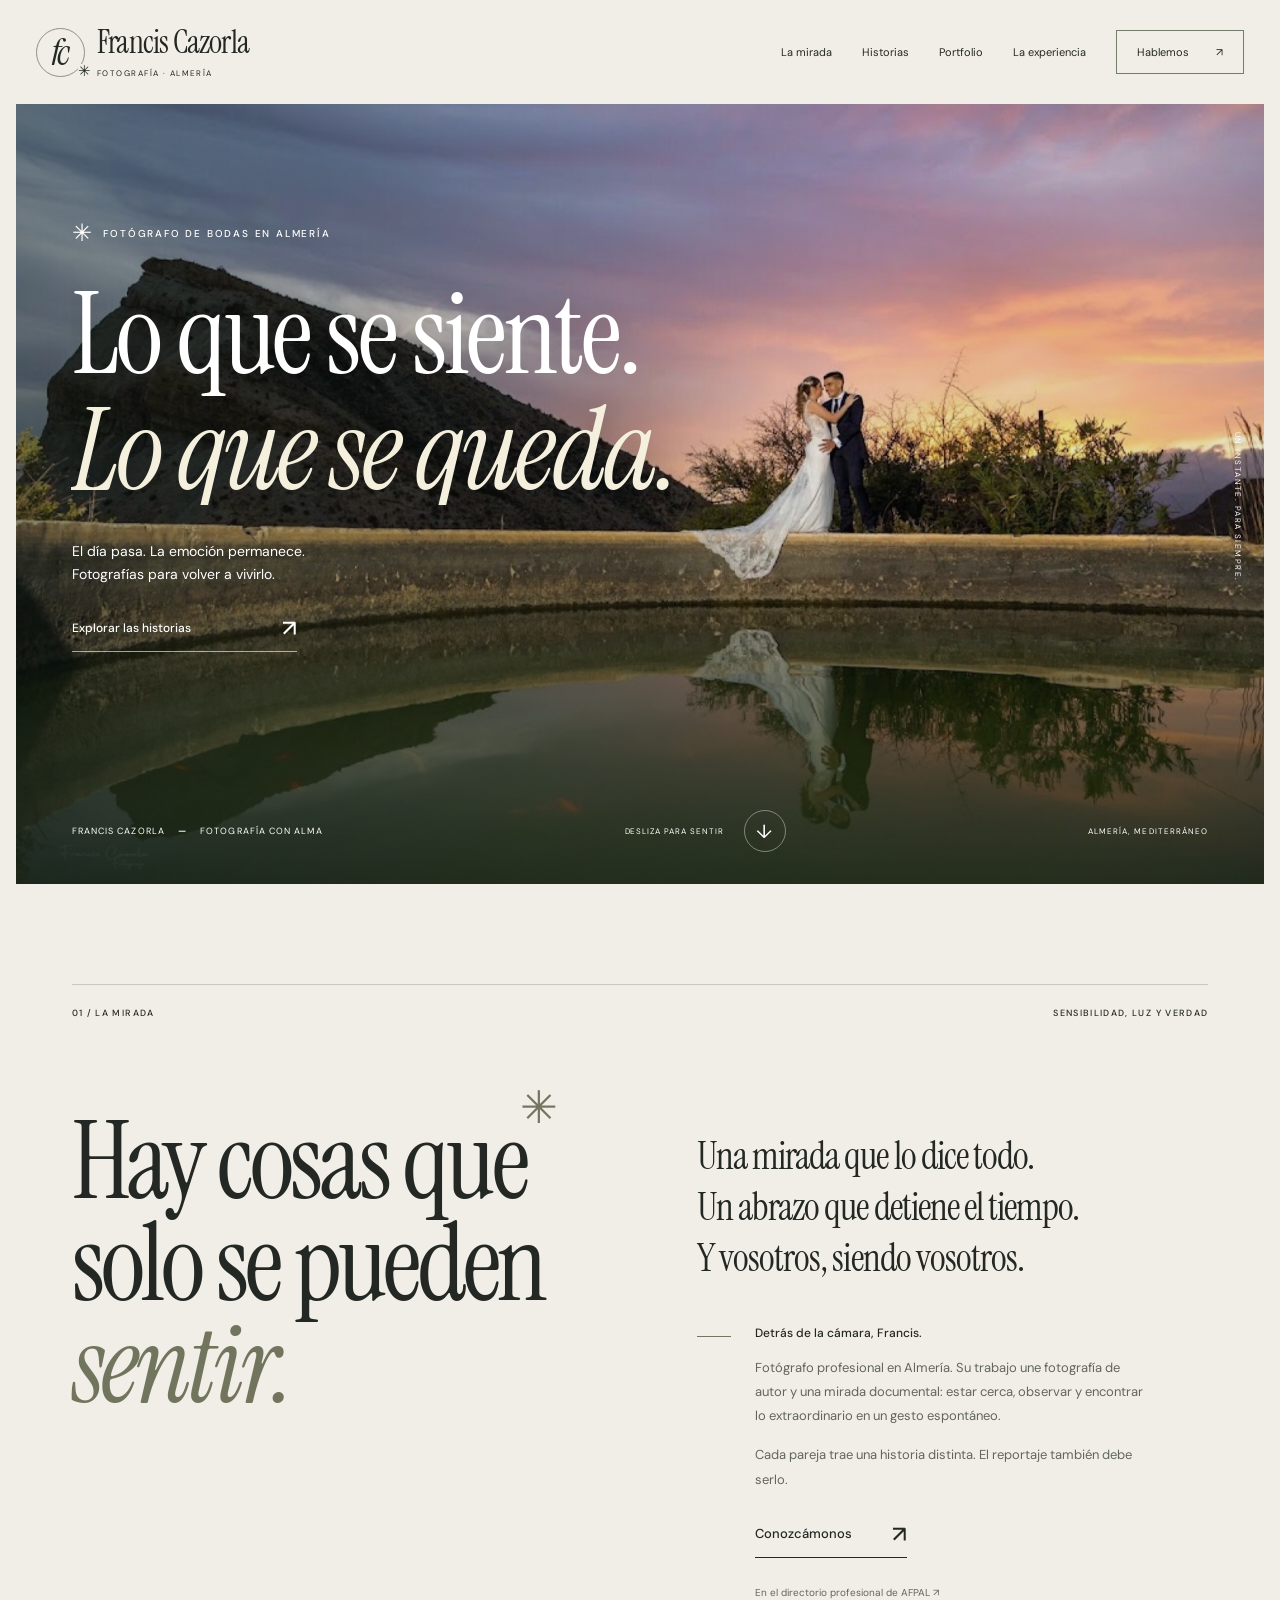
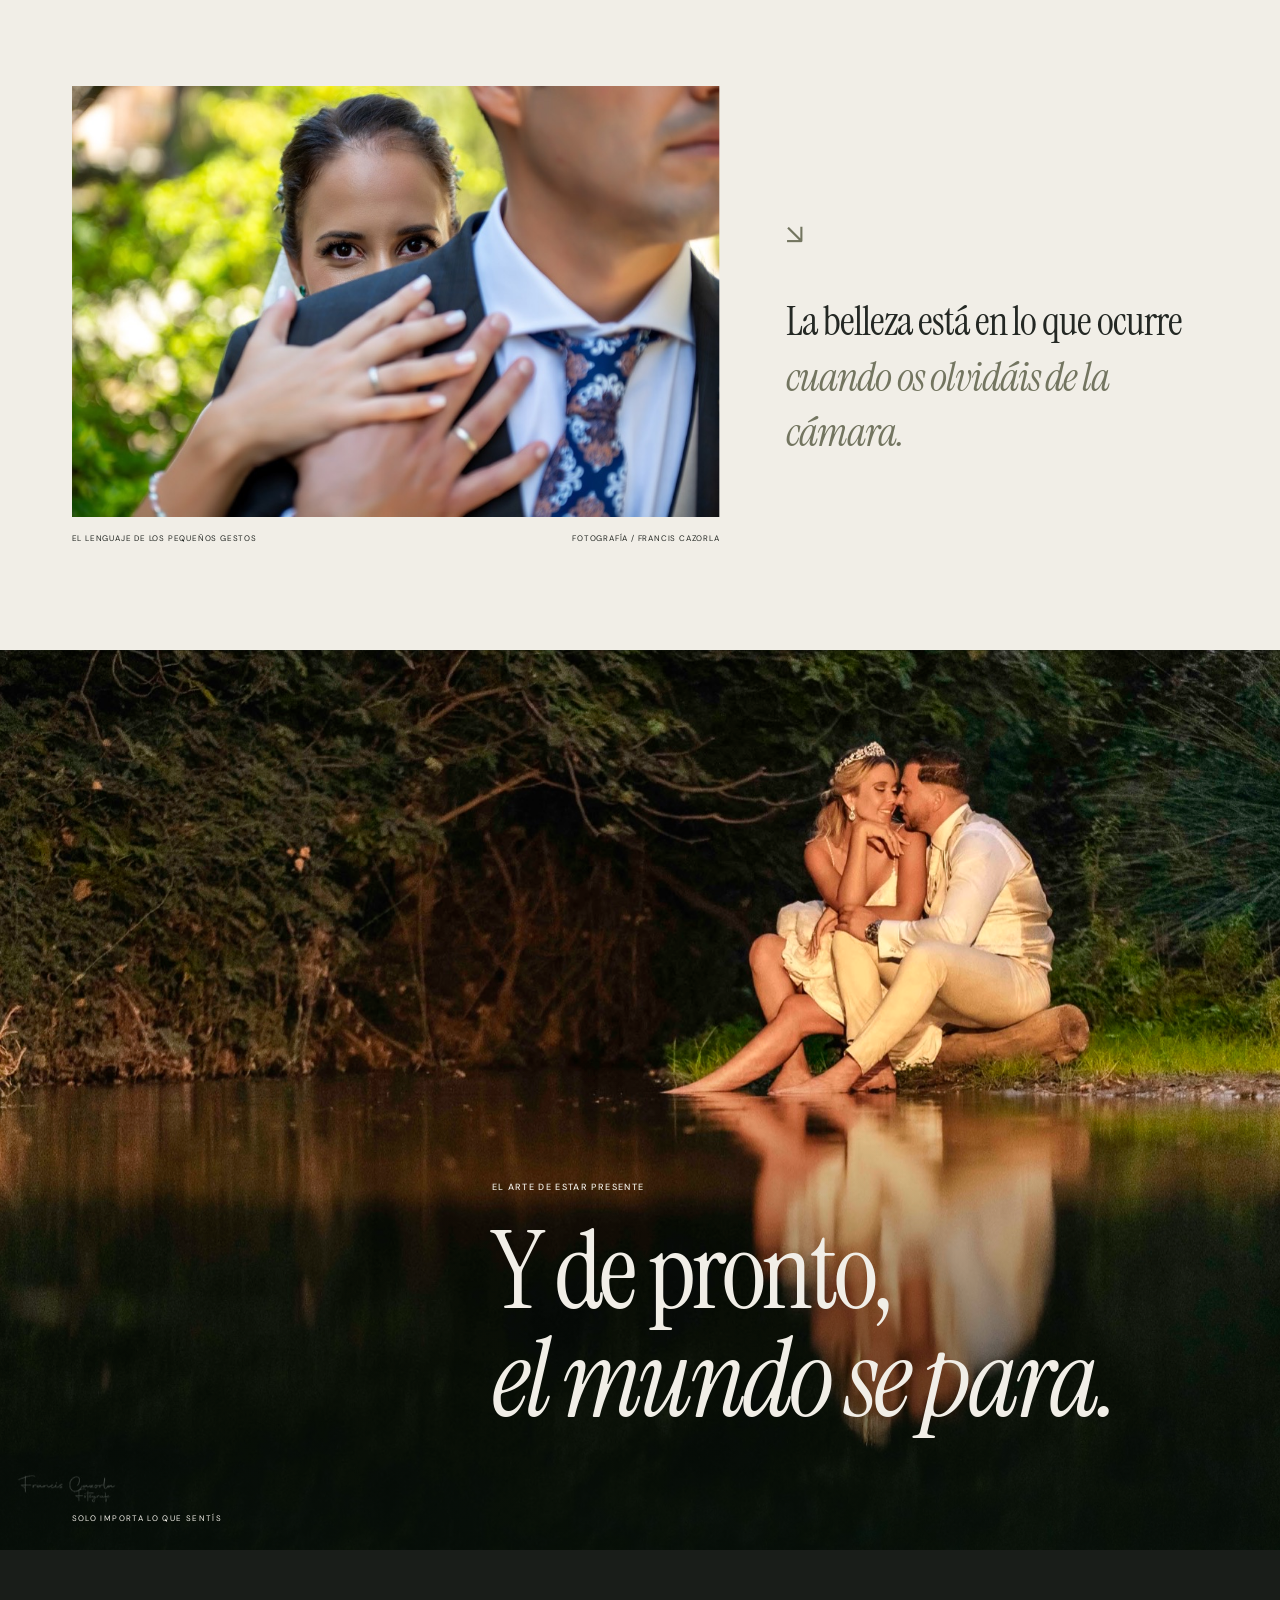
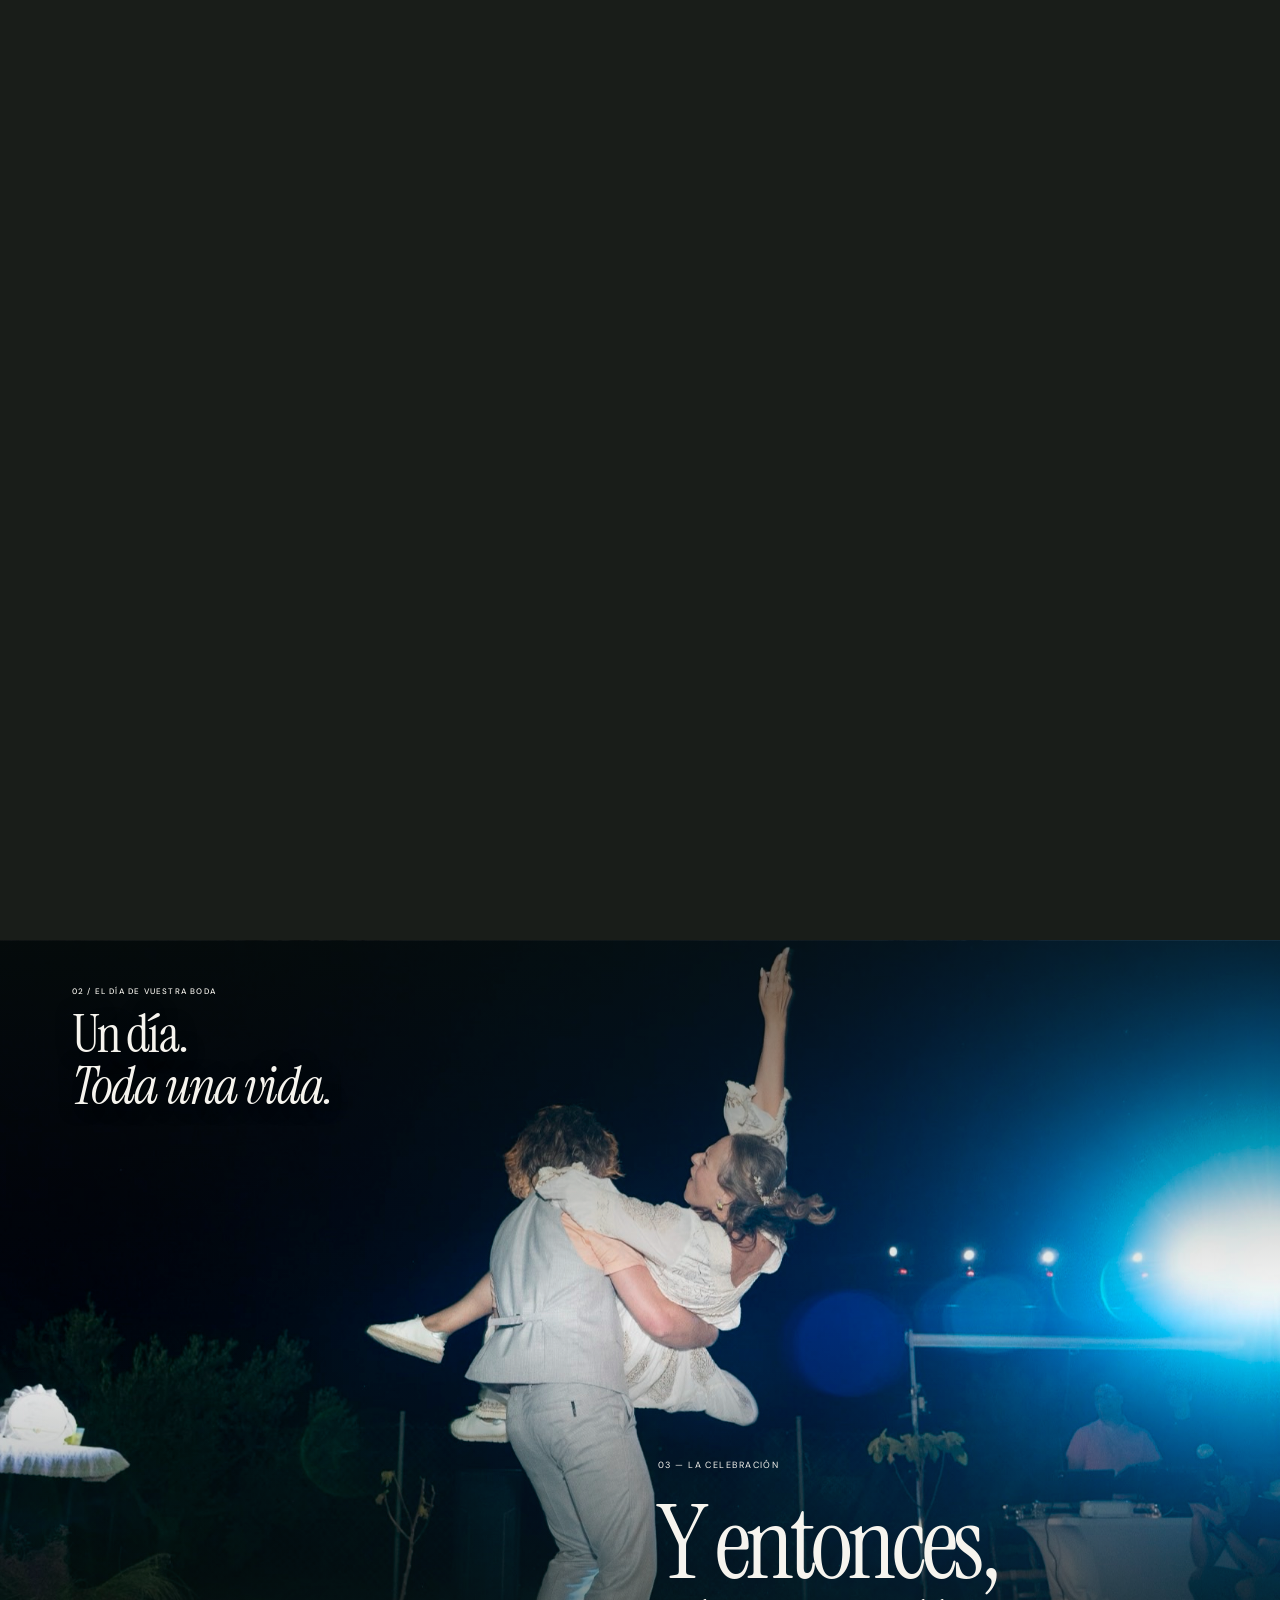
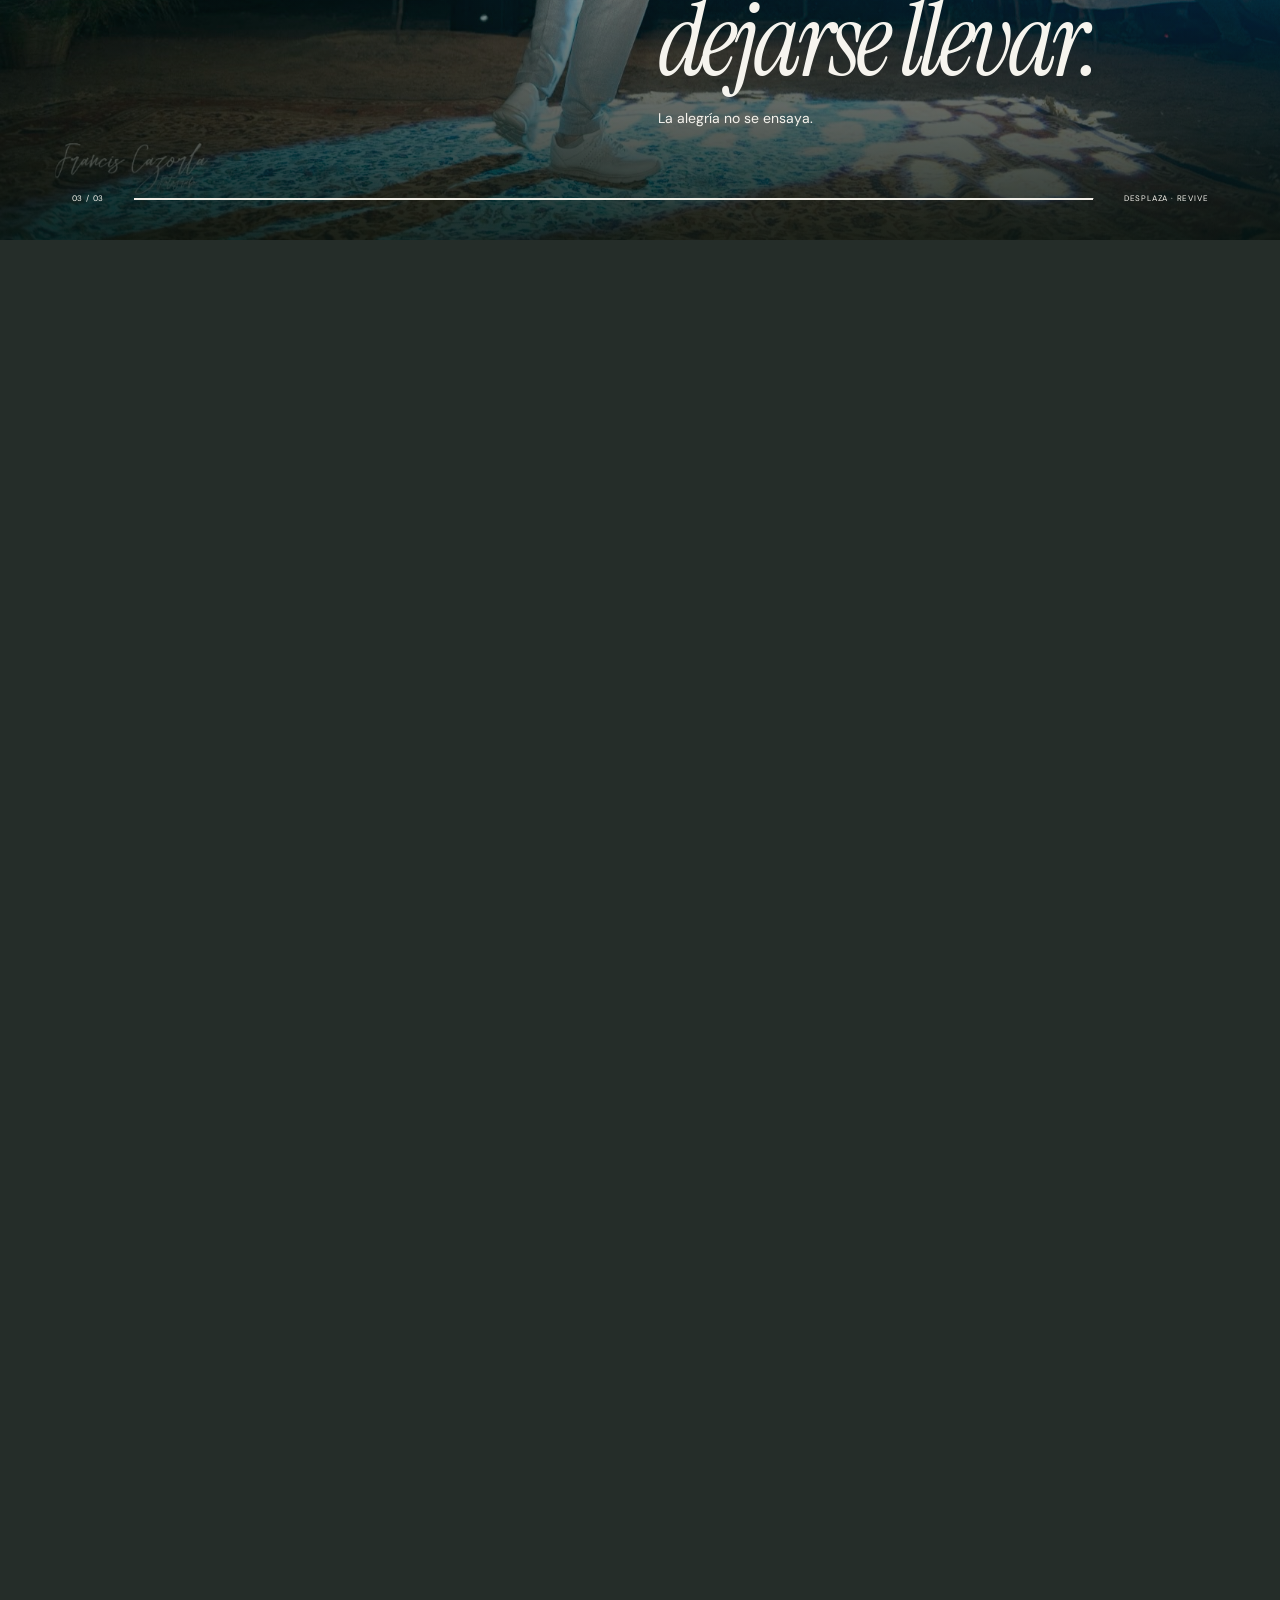
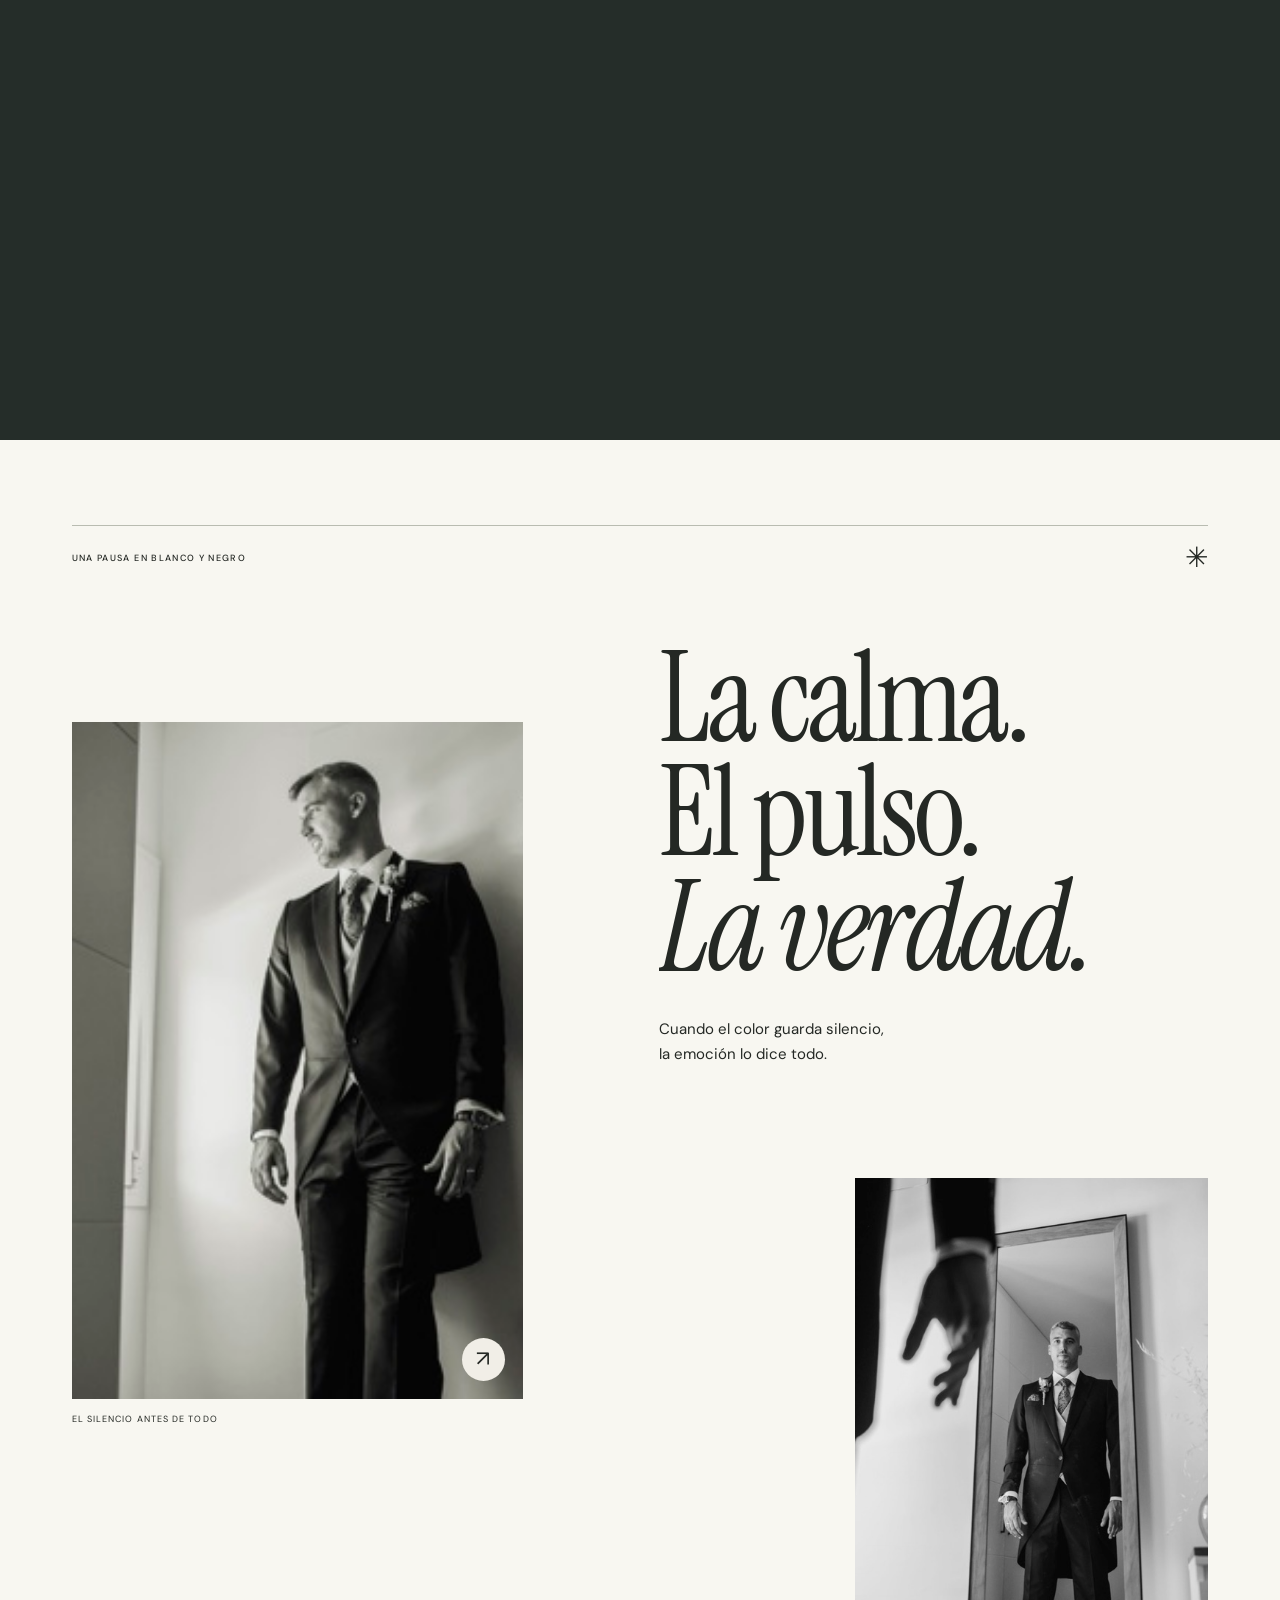
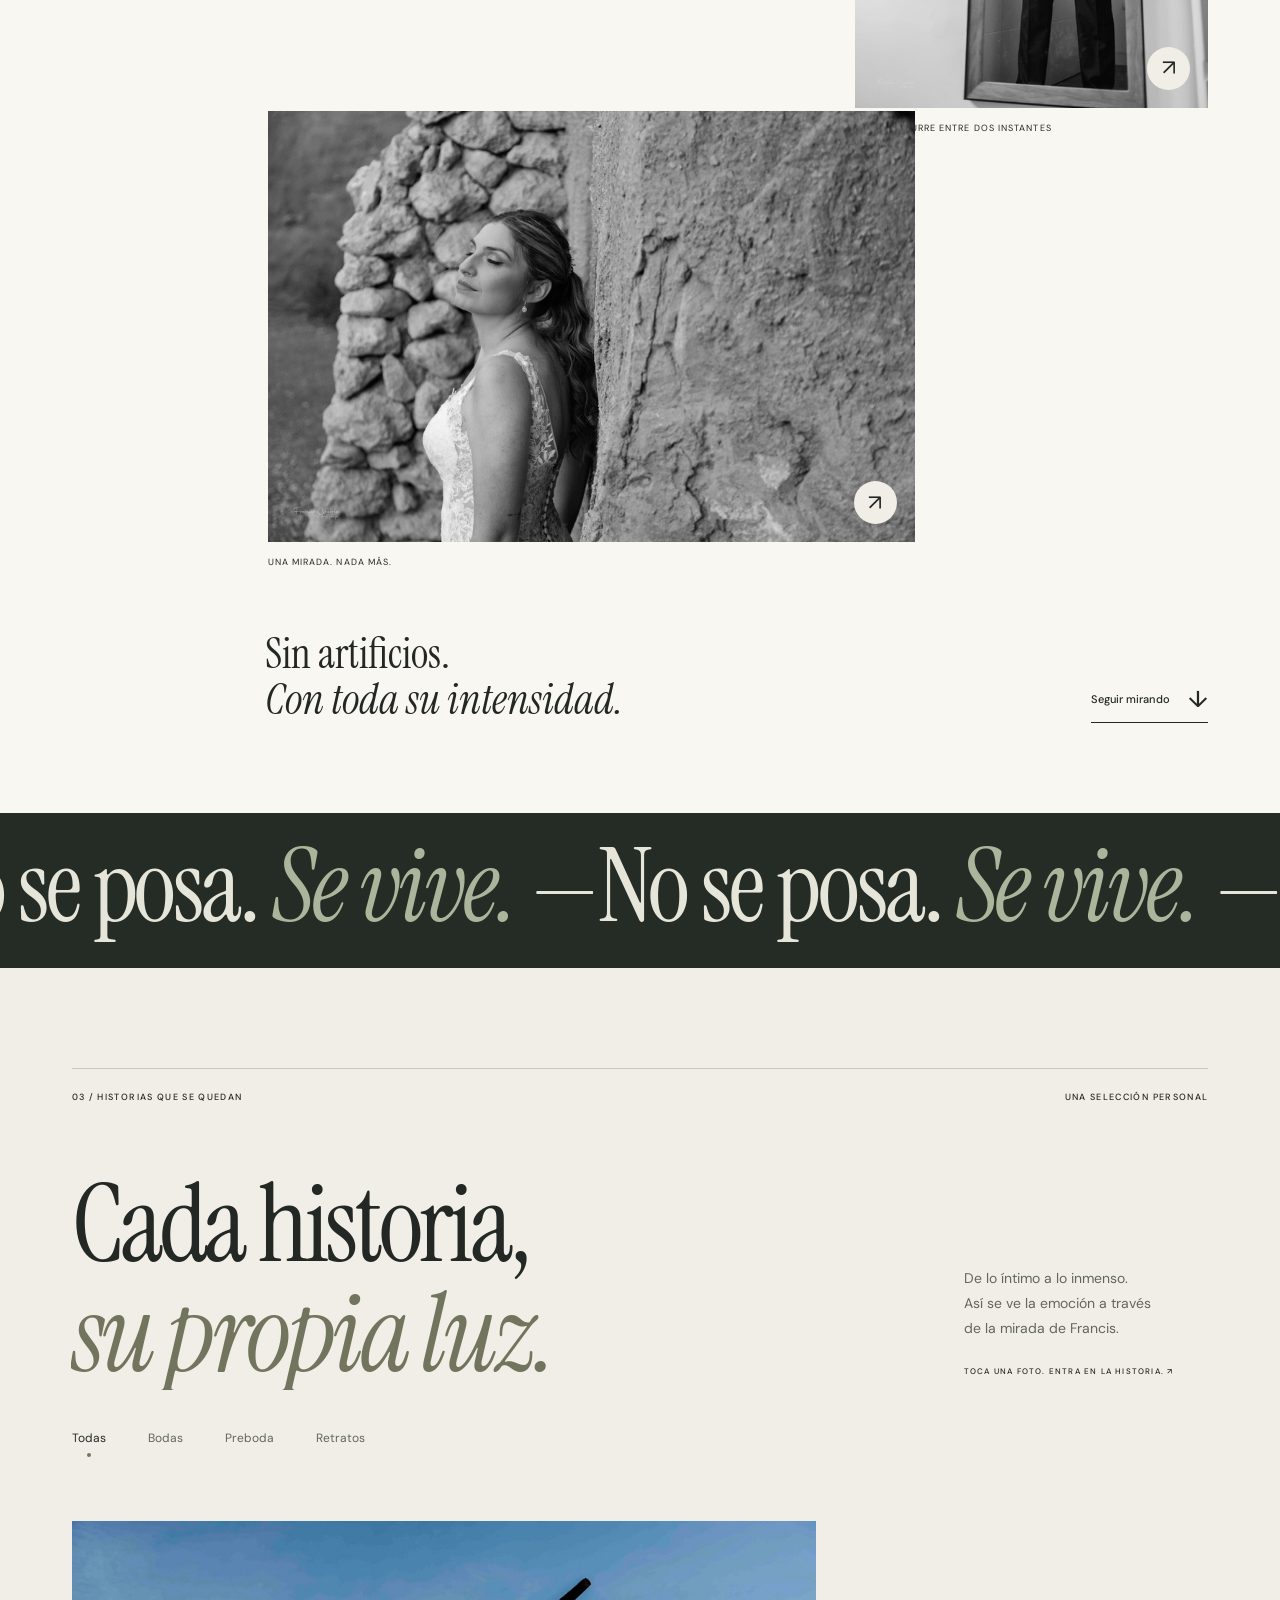
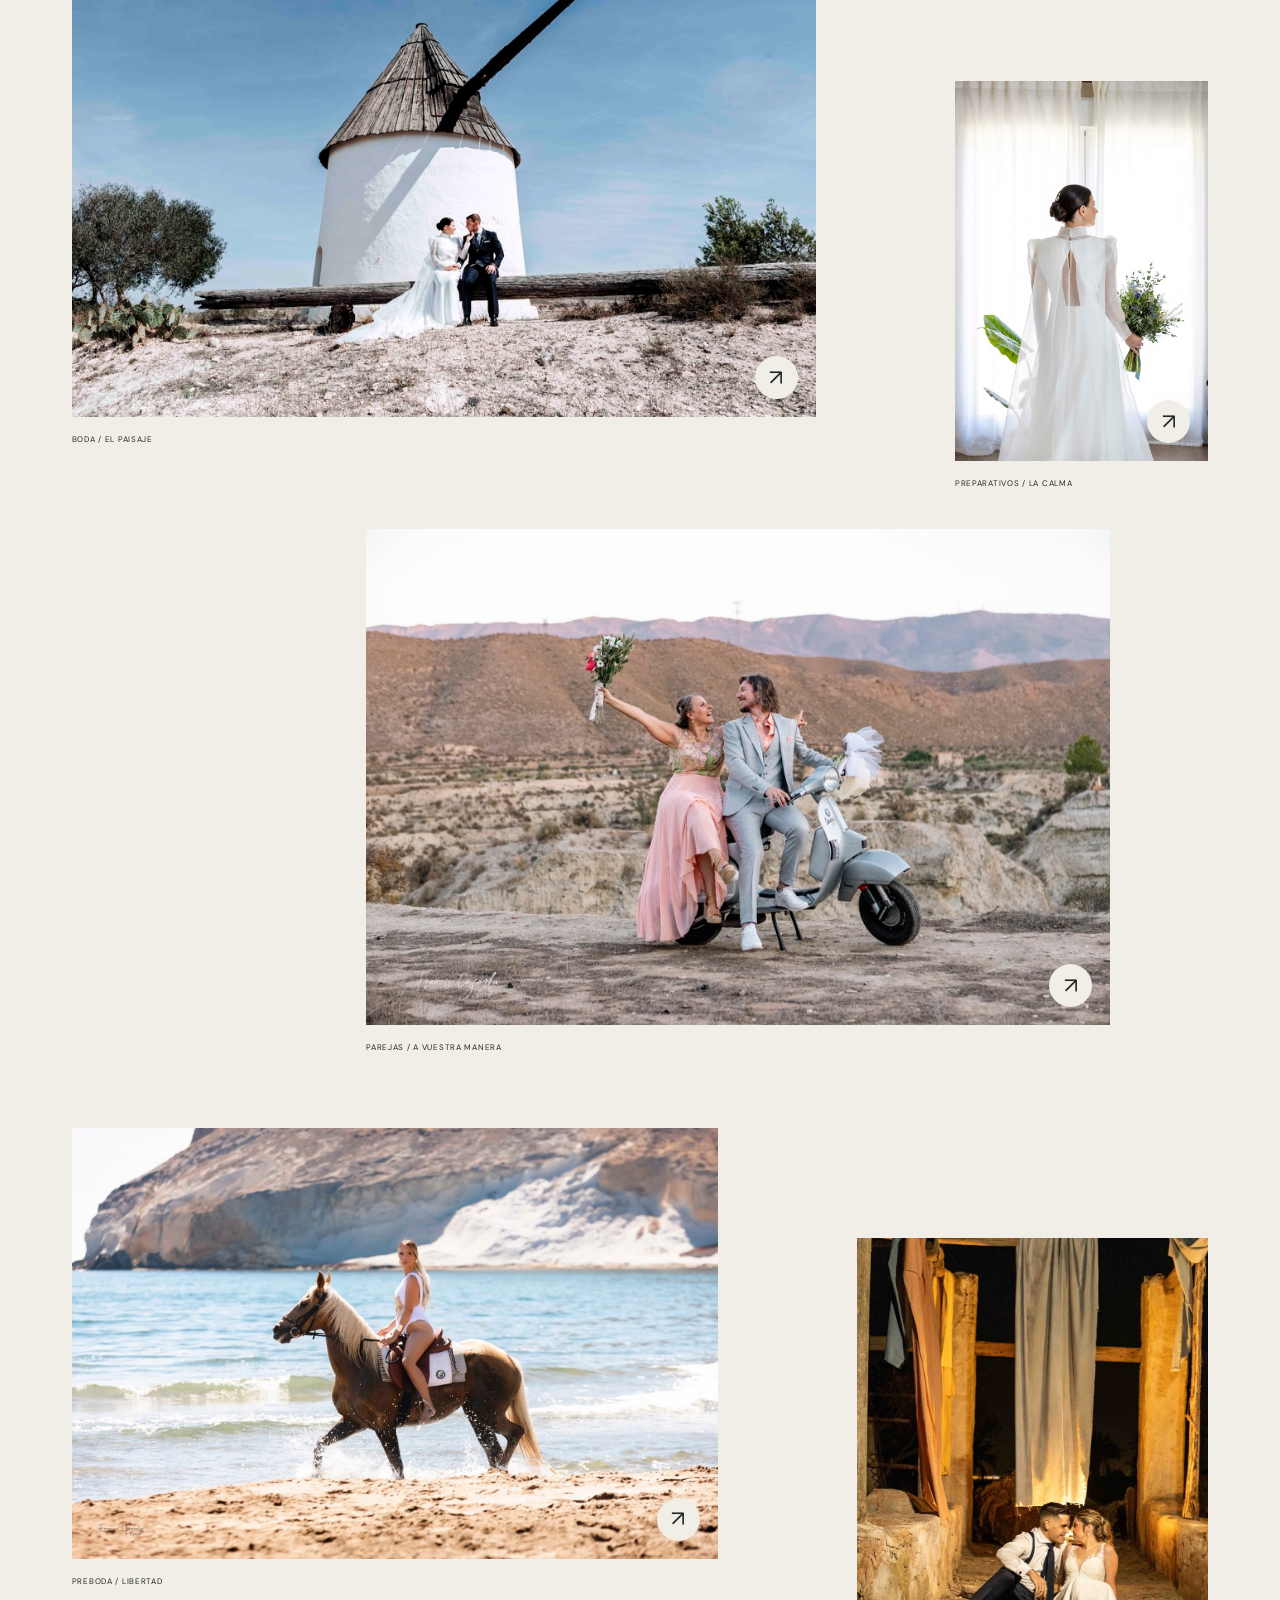
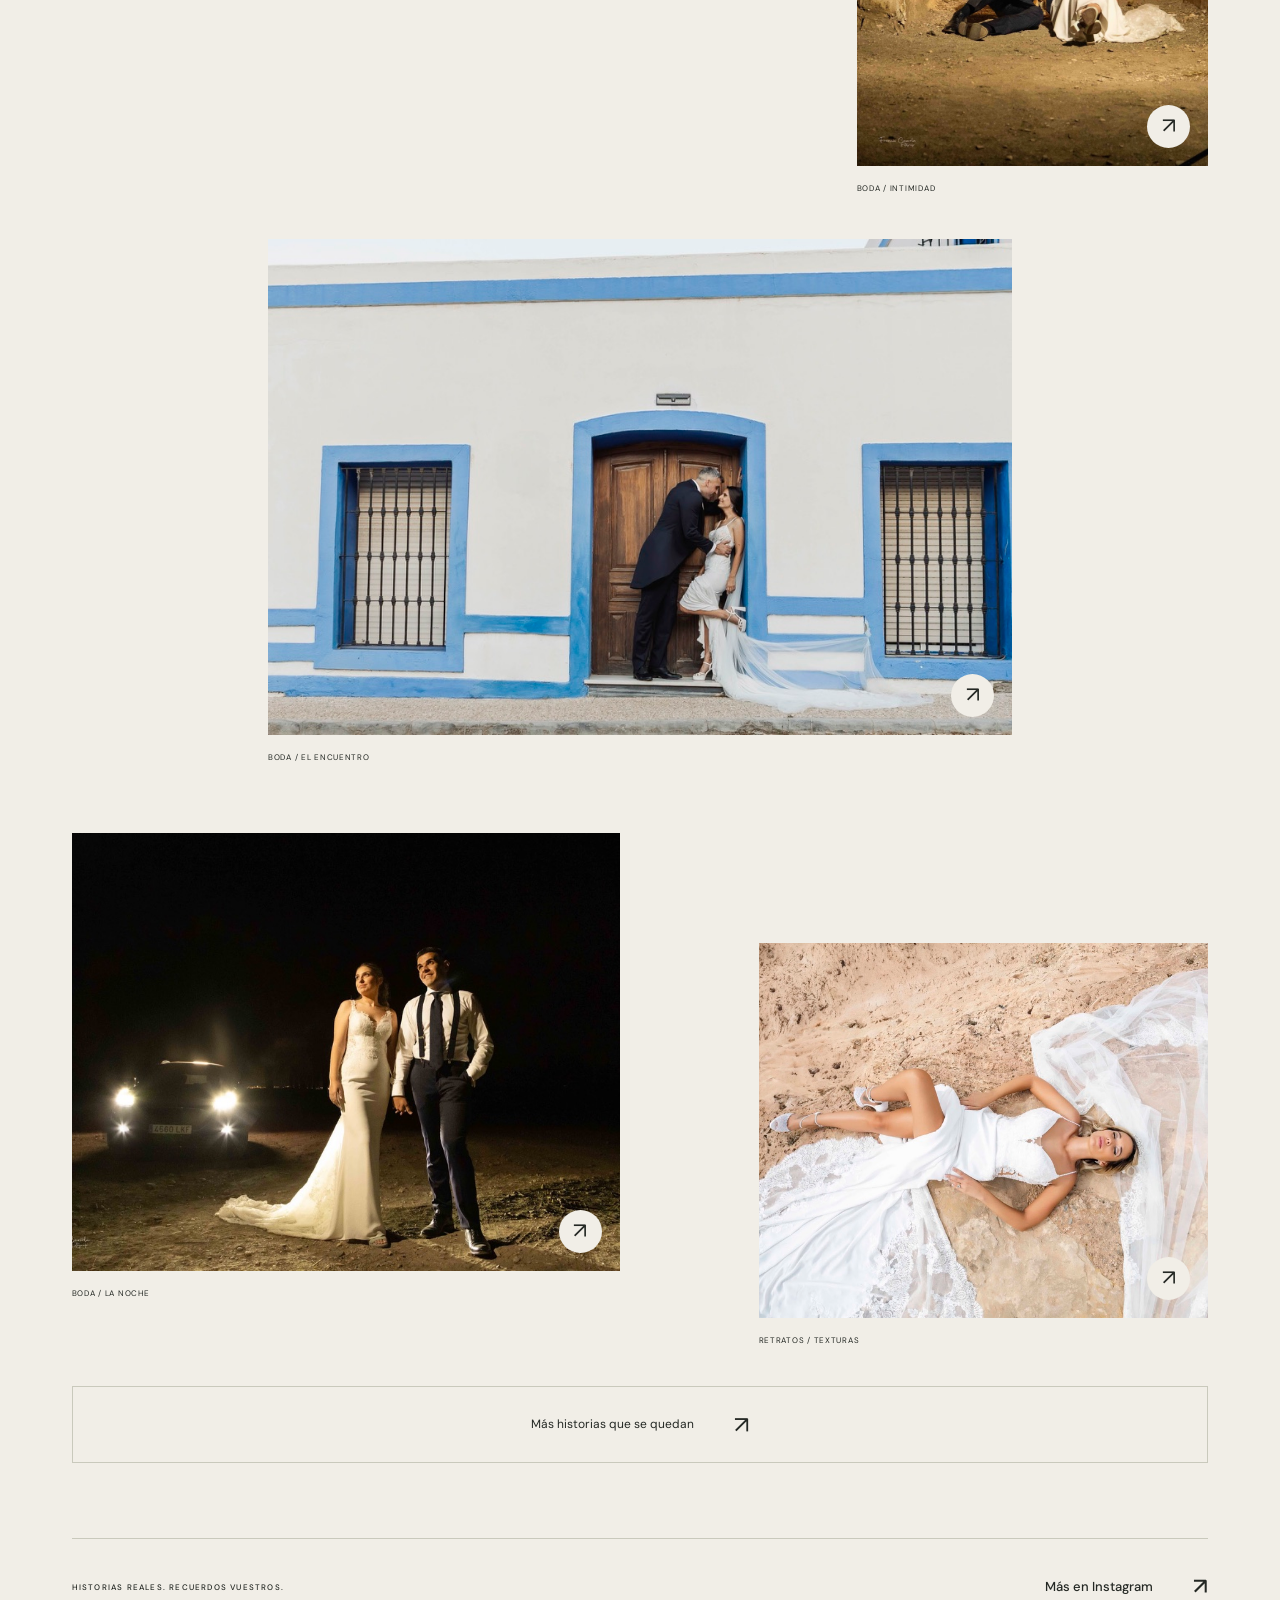
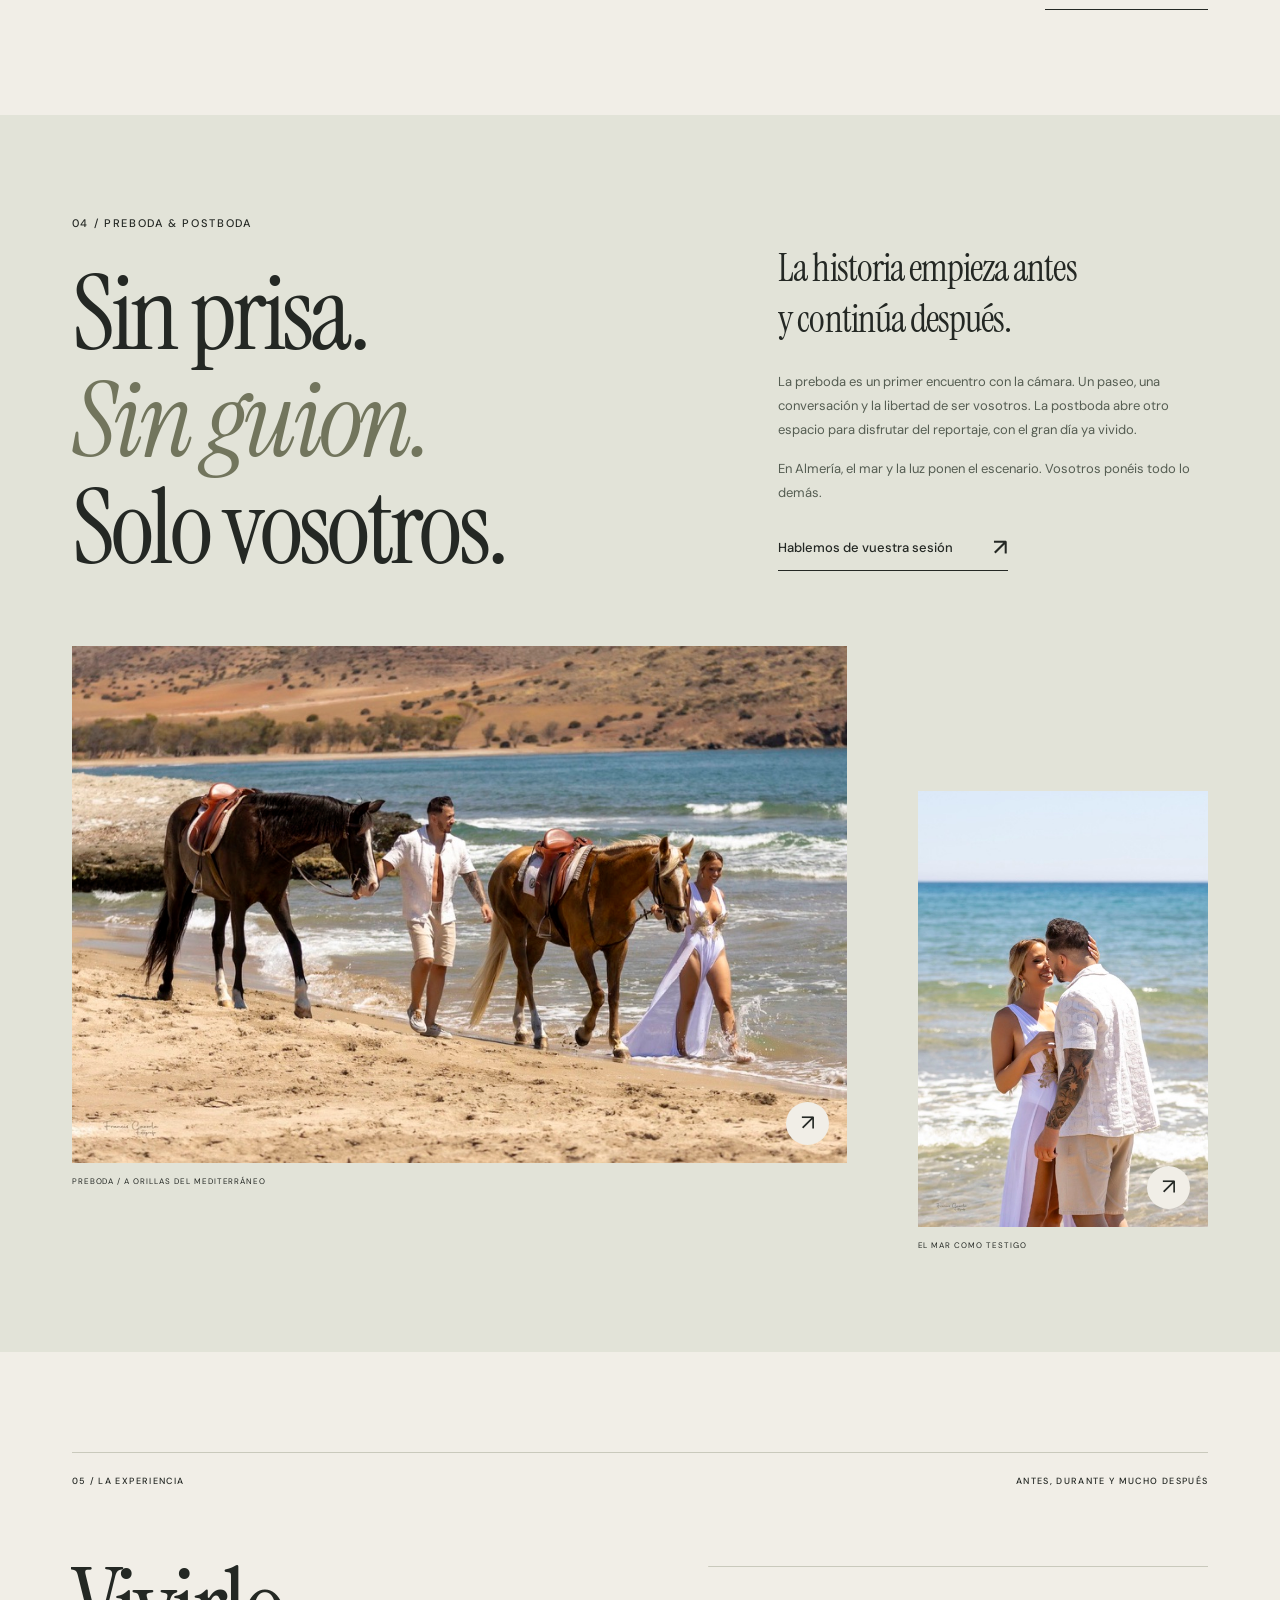
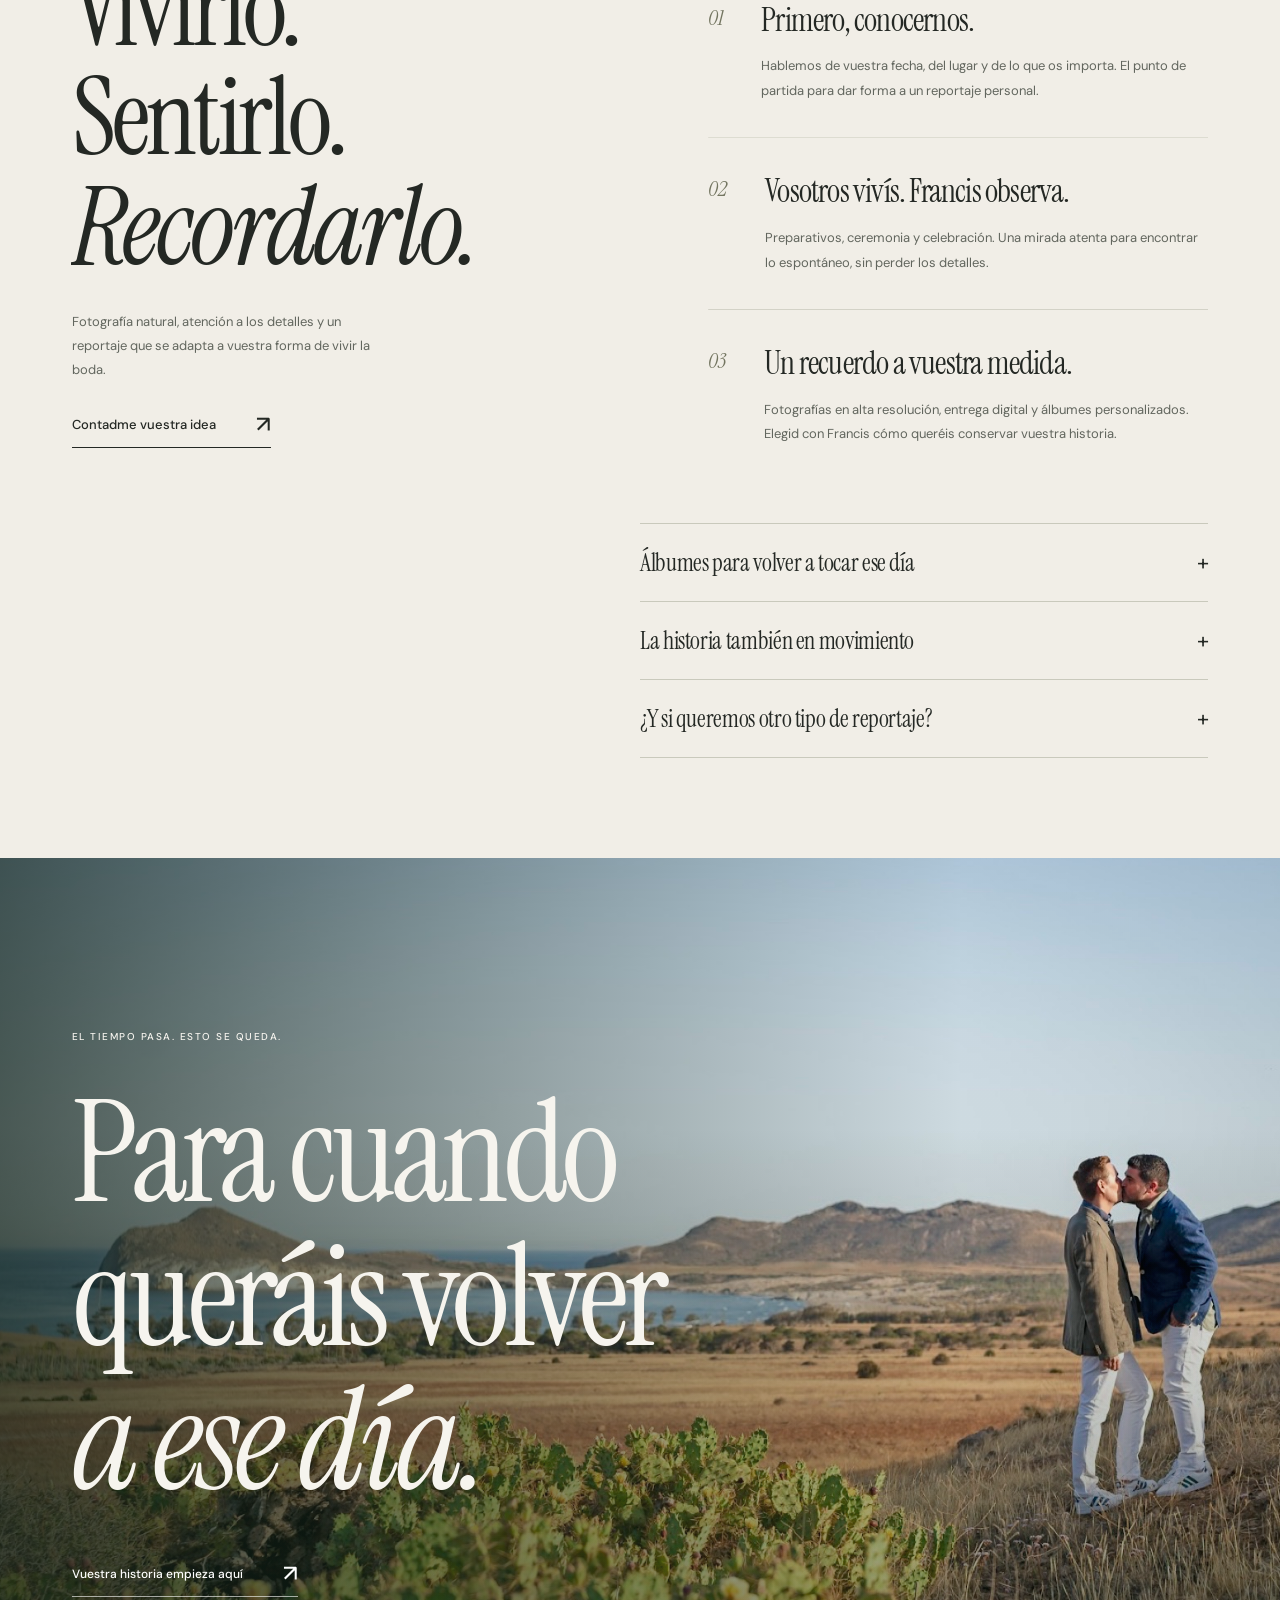
==== index.html @ 9065c6ca "Crear versión 2 independiente de Francis Cazorla" ====
<!doctype html>
<html lang="es">
<head>
  <meta charset="utf-8">
  <meta name="viewport" content="width=device-width, initial-scale=1">
  <meta name="robots" content="noindex, nofollow, noarchive">
  <meta name="theme-color" content="#eeebe3">
  <meta name="color-scheme" content="light">
  <title>Francis Cazorla · Fotógrafo de bodas en Almería</title>
  <meta name="description" content="Fotografía de bodas en Almería con una mirada natural y emotiva. Descubre los reportajes de Francis Cazorla, preboda y postboda. Hablemos de vuestra fecha.">
  <meta property="og:type" content="website">
  <meta property="og:locale" content="es_ES">
  <meta property="og:site_name" content="Francis Cazorla Fotógrafo">
  <meta property="og:title" content="Francis Cazorla · Lo que se siente. Lo que se queda.">
  <meta property="og:description" content="Fotografía de bodas, preboda y postboda en Almería. Vuestra historia, con toda su verdad.">
  <meta property="og:image" content="assets/img/novios-atardecer-reflejo-1800.jpg">
  <meta property="og:image:alt" content="Una pareja de novios al atardecer reflejada en el agua, por Francis Cazorla">
  <meta name="twitter:card" content="summary_large_image">
  <meta name="twitter:title" content="Francis Cazorla · Fotografía de bodas en Almería">
  <meta name="twitter:description" content="Lo que se siente. Lo que se queda. Fotografía natural para vuestra historia.">
  <meta name="twitter:image" content="assets/img/novios-atardecer-reflejo-1800.jpg">
  <link rel="icon" href="assets/favicon.svg" type="image/svg+xml">
  <link rel="preconnect" href="https://fonts.googleapis.com">
  <link rel="preconnect" href="https://fonts.gstatic.com" crossorigin>
  <link href="https://fonts.googleapis.com/css2?family=DM+Sans:wght@400;500;600&amp;family=Instrument+Serif:ital@0;1&amp;display=swap" rel="stylesheet">
  <link rel="stylesheet" href="css/style.css">
  <link rel="stylesheet" href="css/editorial.css">
  <script type="application/ld+json" id="business-schema">
  {"@context":"https://schema.org","@type":"ProfessionalService","name":"Francis Cazorla Fotógrafo","description":"Fotografía de bodas, preboda y postboda en Almería. Álbumes personalizados y entrega digital.","telephone":"+34722460059","areaServed":{"@type":"AdministrativeArea","name":"Almería"},"sameAs":["https://www.instagram.com/franciscazorlaphoto/","https://www.bodas.net/fotografos/fotografo-francis-cazorla--e15176","https://linktr.ee/Franciscazorlafotografo"]}
  </script>
  <script src="js/contact.js" defer></script>
  <script src="js/app.js?v=2" defer></script>
</head>
<body>
<a class="skip-link" href="#contenido">Saltar al contenido</a>
<header class="site-header" id="inicio">
  <a class="brand" href="#inicio" aria-label="Francis Cazorla Fotógrafo, inicio"><span class="brand-seal" aria-hidden="true">fc<span>✳</span></span><span class="brand-wordmark">Francis Cazorla<small>FOTOGRAFÍA · ALMERÍA</small></span></a>
  <button class="menu-toggle" type="button" aria-controls="navigation" aria-expanded="false"><span>Menú</span><i aria-hidden="true"></i></button>
  <nav id="navigation" class="navigation" aria-label="Navegación principal">
    <a href="#mirada">La mirada</a><a href="#historias">Historias</a><a href="#portfolio">Portfolio</a><a href="#experiencia">La experiencia</a><a href="#contacto" class="nav-contact">Hablemos <span aria-hidden="true">↗</span></a>
  </nav>
</header>
<main id="contenido">
  <section class="hero" aria-labelledby="hero-title">
    <div class="hero-photo">
      <img src="assets/img/novios-atardecer-reflejo-1800.jpg" srcset="assets/img/novios-atardecer-reflejo-900.jpg 900w, assets/img/novios-atardecer-reflejo-1800.jpg 1800w" sizes="100vw" width="1800" height="1200" fetchpriority="high" alt="Novios abrazados al atardecer, con su reflejo en el agua y un paisaje de montañas">
    </div>
    <div class="hero-shade"></div>
    <div class="hero-copy">
      <p class="eyebrow hero-kicker"><span class="tiny-star" aria-hidden="true">✳</span> FOTÓGRAFO DE BODAS EN ALMERÍA</p>
      <h1 id="hero-title"><span class="visually-hidden">Francis Cazorla, fotógrafo de bodas en Almería. </span>Lo que se siente.<br><em>Lo que se queda.</em></h1>
      <p class="hero-description">El día pasa. La emoción permanece.<br>Fotografías para volver a vivirlo.</p>
      <a class="text-link light" href="#portfolio">Explorar las historias <span aria-hidden="true">↗</span></a>
    </div>
    <div class="hero-bottom"><span>FRANCIS CAZORLA <b>—</b> FOTOGRAFÍA CON ALMA</span><a href="#mirada" class="scroll-cue" aria-label="Descubrir la mirada de Francis"><span>DESLIZA PARA SENTIR</span><i aria-hidden="true">↓</i></a><span class="hero-location">ALMERÍA, MEDITERRÁNEO</span></div>
    <span class="hero-side" aria-hidden="true">UN INSTANTE. PARA SIEMPRE.</span>
  </section>

  <section class="intro section-wrap" id="mirada" aria-labelledby="intro-title">
    <div class="section-line"><span class="eyebrow">01 / LA MIRADA</span><span class="eyebrow">SENSIBILIDAD, LUZ Y VERDAD</span></div>
    <div class="intro-layout">
      <div class="intro-heading" data-reveal><span class="ornament" aria-hidden="true">✳</span><h2 id="intro-title">Hay cosas que<br>solo se pueden<br><em>sentir.</em></h2></div>
      <div class="intro-right"><p class="large-copy" data-reveal>Una mirada que lo dice todo.<br>Un abrazo que detiene el tiempo.<br>Y vosotros, siendo vosotros.</p><div class="intro-note" data-reveal><span class="mini-rule"></span><div><h3>Detrás de la cámara, Francis.</h3><p>Fotógrafo profesional en Almería. Su trabajo une fotografía de autor y una mirada documental: estar cerca, observar y encontrar lo extraordinario en un gesto espontáneo.</p><p>Cada pareja trae una historia distinta. El reportaje también debe serlo.</p><a class="text-link" href="#contacto">Conozcámonos <span aria-hidden="true">↗</span></a><a class="affiliation" href="https://www.afpal.org/asociados" target="_blank" rel="noopener noreferrer">En el directorio profesional de AFPAL ↗</a></div></div></div>
    </div>
    <figure class="intro-image" data-reveal><img src="assets/img/retrato-manos-900.jpg" srcset="assets/img/retrato-manos-480.jpg 480w, assets/img/retrato-manos-900.jpg 900w, assets/img/retrato-manos-1800.jpg 1800w" sizes="(min-width:900px) 58vw, 92vw" width="1800" height="1198" loading="lazy" decoding="async" alt="La mirada de una novia sobre el hombro de su pareja, con las manos y la alianza en primer plano"><figcaption><span>EL LENGUAJE DE LOS PEQUEÑOS GESTOS</span><span>FOTOGRAFÍA / FRANCIS CAZORLA</span></figcaption></figure>
    <p class="intro-footnote">La belleza está en lo que ocurre<br><em>cuando os olvidáis de la cámara.</em></p>
  </section>


  <section class="aperture" aria-labelledby="aperture-title">
    <div class="aperture-stage">
      <p class="aperture-backdrop" aria-hidden="true">Sentir.</p>
      <div class="aperture-window"><img class="" src="assets/img/novios-reflejo-noche-900.jpg" srcset="assets/img/novios-reflejo-noche-480.jpg 480w, assets/img/novios-reflejo-noche-900.jpg 900w, assets/img/novios-reflejo-noche-1800.jpg 1800w" sizes="100vw" width="1800" height="1199" loading="lazy" decoding="async" alt="Una pareja sentada abrazada junto al agua, con su reflejo bajo una luz íntima"></div>
      <div class="aperture-copy"><p class="eyebrow">EL ARTE DE ESTAR PRESENTE</p><h2 id="aperture-title">Y de pronto,<br><em>el mundo se para.</em></h2></div>
      <span class="aperture-whisper" aria-hidden="true">SOLO IMPORTA LO QUE SENTÍS</span>
    </div>
  </section>

  <section class="story" id="historias" aria-labelledby="story-title">
    <div class="story-stage">
      <div class="story-heading"><p class="eyebrow">02 / EL DÍA DE VUESTRA BODA</p><h2 id="story-title">Un día.<br><em>Toda una vida.</em></h2></div>
      <figure class="story-frame" data-chapter="0"><img src="assets/img/preparativos-espejo-900.jpg" srcset="assets/img/preparativos-espejo-900.jpg 900w, assets/img/preparativos-espejo-1800.jpg 1800w" sizes="100vw" width="1800" height="1199" loading="lazy" decoding="async" alt="Fotografía en blanco y negro de una novia mirándose en un pequeño espejo durante sus preparativos"><figcaption><span>01 — LOS PREPARATIVOS</span><h3>Los nervios.<br><em>La ilusión.</em></h3><p>Antes del sí, ya hay una historia.</p></figcaption></figure>
      <figure class="story-frame" data-chapter="1"><img src="assets/img/ceremonia-salida-petalos-900.jpg" srcset="assets/img/ceremonia-salida-petalos-900.jpg 900w, assets/img/ceremonia-salida-petalos-1800.jpg 1800w" sizes="100vw" width="1800" height="1200" loading="lazy" decoding="async" alt="Una pareja sale de la ceremonia entre pétalos y las miradas de sus invitados"><figcaption><span>02 — LA CEREMONIA</span><h3>El sí.<br><em>Todo lo demás.</em></h3><p>Las miradas que merecen quedarse.</p></figcaption></figure>
      <figure class="story-frame" data-chapter="2"><img src="assets/img/celebracion-primer-baile-900.jpg" srcset="assets/img/celebracion-primer-baile-900.jpg 900w, assets/img/celebracion-primer-baile-1800.jpg 1800w" sizes="100vw" width="1800" height="1198" loading="lazy" decoding="async" alt="El novio levanta a la novia en brazos durante su primer baile, iluminados en la pista"><figcaption><span>03 — LA CELEBRACIÓN</span><h3>Y entonces,<br><em>dejarse llevar.</em></h3><p>La alegría no se ensaya.</p></figcaption></figure>
      <div class="story-timeline" aria-hidden="true"><span class="story-count">01 / 03</span><div><i></i></div><span>DESPLAZA · REVIVE</span></div>
    </div>
  </section>


  <section class="editorial-block section-wrap" id="editorial" aria-labelledby="editorial-title">
    <div class="editorial-rule"><p class="eyebrow">UNA PAUSA EN BLANCO Y NEGRO</p><span aria-hidden="true">✳</span></div>
    <div class="editorial-spread">
      <div class="editorial-title" data-reveal><h2 id="editorial-title">La calma.<br>El pulso.<br><em>La verdad.</em></h2><p>Cuando el color guarda silencio,<br>la emoción lo dice todo.</p></div>
      <figure class="editorial-photo editorial-one" data-reveal><a href="assets/img/novio-retrato-1800.jpg" data-lightbox data-caption="La espera · Retrato en blanco y negro"><img class="" src="assets/img/novio-retrato-900.jpg" srcset="assets/img/novio-retrato-480.jpg 480w, assets/img/novio-retrato-900.jpg 900w, assets/img/novio-retrato-1800.jpg 1800w" sizes="(min-width:900px) 36vw, 80vw" width="1800" height="1198" loading="lazy" decoding="async" alt="Retrato en blanco y negro del novio junto a una ventana, vestido para su boda"><span class="image-open" aria-hidden="true">↗</span></a><figcaption>EL SILENCIO ANTES DE TODO</figcaption></figure>
      <figure class="editorial-photo editorial-two" data-reveal><a href="assets/img/preparativos-novio-1800.jpg" data-lightbox data-caption="Preparativos · El instante antes"><img class="monochrome" src="assets/img/preparativos-novio-900.jpg" srcset="assets/img/preparativos-novio-480.jpg 480w, assets/img/preparativos-novio-900.jpg 900w, assets/img/preparativos-novio-1800.jpg 1198w" sizes="(min-width:900px) 25vw, 66vw" width="1198" height="1800" loading="lazy" decoding="async" alt="El novio reflejado en un espejo durante sus preparativos, presentado en blanco y negro"><span class="image-open" aria-hidden="true">↗</span></a><figcaption>LO QUE OCURRE ENTRE DOS INSTANTES</figcaption></figure>
      <figure class="editorial-photo editorial-three" data-reveal><a href="assets/img/novia-muro-piedra-1800.jpg" data-lightbox data-caption="Retrato · Luz y textura"><img class="monochrome" src="assets/img/novia-muro-piedra-900.jpg" srcset="assets/img/novia-muro-piedra-480.jpg 480w, assets/img/novia-muro-piedra-900.jpg 900w, assets/img/novia-muro-piedra-1800.jpg 1800w" sizes="(min-width:900px) 58vw, 90vw" width="1800" height="1199" loading="lazy" decoding="async" alt="Retrato de una novia junto a un muro de piedra, con tratamiento editorial en blanco y negro"><span class="image-open" aria-hidden="true">↗</span></a><figcaption>UNA MIRADA. NADA MÁS.</figcaption></figure>
    </div>
    <div class="editorial-end"><p>Sin artificios.<br><em>Con toda su intensidad.</em></p><a class="text-link" href="#portfolio">Seguir mirando <span aria-hidden="true">↓</span></a></div>
  </section>
  <div class="type-ribbon" aria-hidden="true"><div><span>No se posa. <em>Se vive.</em> — </span><span>No se posa. <em>Se vive.</em> — </span><span>No se posa. <em>Se vive.</em> — </span></div></div>

  <section class="portfolio section-wrap" id="portfolio" aria-labelledby="portfolio-title">
    <div class="section-line"><span class="eyebrow">03 / HISTORIAS QUE SE QUEDAN</span><span class="eyebrow">UNA SELECCIÓN PERSONAL</span></div>
    <div class="portfolio-header"><h2 id="portfolio-title" data-reveal>Cada historia,<br><em>su propia luz.</em></h2><div class="portfolio-aside" data-reveal><p>De lo íntimo a lo inmenso.<br>Así se ve la emoción a través<br>de la mirada de Francis.</p><span class="eyebrow">TOCA UNA FOTO. ENTRA EN LA HISTORIA. ↗</span></div></div>
    <div class="portfolio-tools"><div class="filters" aria-label="Filtrar fotografías" hidden><button type="button" data-filter="all" aria-pressed="true">Todas</button><button type="button" data-filter="boda" aria-pressed="false">Bodas</button><button type="button" data-filter="preboda" aria-pressed="false">Preboda</button><button type="button" data-filter="retrato" aria-pressed="false">Retratos</button></div><p class="portfolio-status visually-hidden" aria-live="polite"></p></div>
    <div class="portfolio-grid">
<figure class="portfolio-item item-1" data-category="boda" data-reveal><a href="assets/img/novios-molino-1800.jpg" data-lightbox data-caption="Un lugar, una historia"><img class="" src="assets/img/novios-molino-900.jpg" srcset="assets/img/novios-molino-480.jpg 480w, assets/img/novios-molino-900.jpg 900w, assets/img/novios-molino-1800.jpg 1800w" sizes="(min-width:900px) 55vw, 92vw" width="1800" height="1199" loading="lazy" decoding="async" alt="Una pareja de novios al pie de un molino blanco bajo el cielo azul"><span class="image-open" aria-hidden="true">↗</span><span class="photo-title" aria-hidden="true">Un lugar, una historia</span></a><figcaption><span>BODA / EL PAISAJE</span></figcaption></figure>
<figure class="portfolio-item item-2" data-category="boda" data-reveal><a href="assets/img/preparativos-novia-1800.jpg" data-lightbox data-caption="Antes de todo"><img class="" src="assets/img/preparativos-novia-900.jpg" srcset="assets/img/preparativos-novia-480.jpg 480w, assets/img/preparativos-novia-900.jpg 900w, assets/img/preparativos-novia-1800.jpg 1200w" sizes="(min-width:900px) 55vw, 92vw" width="1200" height="1800" loading="lazy" decoding="async" alt="La novia de espaldas junto a una ventana durante sus preparativos"><span class="image-open" aria-hidden="true">↗</span><span class="photo-title" aria-hidden="true">Antes de todo</span></a><figcaption><span>PREPARATIVOS / LA CALMA</span></figcaption></figure>
<figure class="portfolio-item item-3" data-category="boda" data-reveal><a href="assets/img/novios-vespa-1800.jpg" data-lightbox data-caption="El viaje es juntos"><img class="" src="assets/img/novios-vespa-900.jpg" srcset="assets/img/novios-vespa-480.jpg 480w, assets/img/novios-vespa-900.jpg 900w, assets/img/novios-vespa-1800.jpg 1800w" sizes="(min-width:900px) 55vw, 92vw" width="1800" height="1199" loading="lazy" decoding="async" alt="Una pareja junto a una Vespa en un paisaje abierto"><span class="image-open" aria-hidden="true">↗</span><span class="photo-title" aria-hidden="true">El viaje es juntos</span></a><figcaption><span>PAREJAS / A VUESTRA MANERA</span></figcaption></figure>
<figure class="portfolio-item item-4" data-category="preboda" data-reveal><a href="assets/img/preboda-caballo-playa-1800.jpg" data-lightbox data-caption="Sin más planes que el mar"><img class="" src="assets/img/preboda-caballo-playa-900.jpg" srcset="assets/img/preboda-caballo-playa-480.jpg 480w, assets/img/preboda-caballo-playa-900.jpg 900w, assets/img/preboda-caballo-playa-1800.jpg 1800w" sizes="(min-width:900px) 55vw, 92vw" width="1800" height="1199" loading="lazy" decoding="async" alt="Una mujer a caballo a la orilla del mar durante su preboda"><span class="image-open" aria-hidden="true">↗</span><span class="photo-title" aria-hidden="true">Sin más planes que el mar</span></a><figcaption><span>PREBODA / LIBERTAD</span></figcaption></figure>
<figure class="portfolio-item item-5" data-category="boda" data-reveal><a href="assets/img/novios-rincon-rustico-1800.jpg" data-lightbox data-caption="Un lugar para dos"><img class="" src="assets/img/novios-rincon-rustico-900.jpg" srcset="assets/img/novios-rincon-rustico-480.jpg 479w, assets/img/novios-rincon-rustico-900.jpg 900w, assets/img/novios-rincon-rustico-1800.jpg 1199w" sizes="(min-width:900px) 55vw, 92vw" width="1199" height="1800" loading="lazy" decoding="async" alt="Una pareja de novios sentada en un rincón rústico bajo una luz cálida"><span class="image-open" aria-hidden="true">↗</span><span class="photo-title" aria-hidden="true">Un lugar para dos</span></a><figcaption><span>BODA / INTIMIDAD</span></figcaption></figure>
<figure class="portfolio-item item-6" data-category="boda" data-reveal><a href="assets/img/novios-puerta-azul-1800.jpg" data-lightbox data-caption="Los pequeños refugios"><img class="" src="assets/img/novios-puerta-azul-900.jpg" srcset="assets/img/novios-puerta-azul-480.jpg 480w, assets/img/novios-puerta-azul-900.jpg 900w, assets/img/novios-puerta-azul-1800.jpg 1800w" sizes="(min-width:900px) 55vw, 92vw" width="1800" height="1200" loading="lazy" decoding="async" alt="Una pareja de novios se abraza en una puerta azul de una fachada blanca"><span class="image-open" aria-hidden="true">↗</span><span class="photo-title" aria-hidden="true">Los pequeños refugios</span></a><figcaption><span>BODA / EL ENCUENTRO</span></figcaption></figure>
<figure class="portfolio-item item-7" data-category="boda" data-reveal><a href="assets/img/novios-faros-noche-1800.jpg" data-lightbox data-caption="Cuando cae la noche"><img class="" src="assets/img/novios-faros-noche-900.jpg" srcset="assets/img/novios-faros-noche-480.jpg 480w, assets/img/novios-faros-noche-900.jpg 900w, assets/img/novios-faros-noche-1800.jpg 1800w" sizes="(min-width:900px) 55vw, 92vw" width="1800" height="1199" loading="lazy" decoding="async" alt="Una pareja de novios camina de noche ante los faros de un coche"><span class="image-open" aria-hidden="true">↗</span><span class="photo-title" aria-hidden="true">Cuando cae la noche</span></a><figcaption><span>BODA / LA NOCHE</span></figcaption></figure>
<figure class="portfolio-item item-8" data-category="retrato" data-reveal><a href="assets/img/novia-velo-arena-1800.jpg" data-lightbox data-caption="La belleza del instante"><img class="" src="assets/img/novia-velo-arena-900.jpg" srcset="assets/img/novia-velo-arena-480.jpg 480w, assets/img/novia-velo-arena-900.jpg 900w, assets/img/novia-velo-arena-1800.jpg 1800w" sizes="(min-width:900px) 55vw, 92vw" width="1800" height="1199" loading="lazy" decoding="async" alt="Una novia recostada sobre la arena, rodeada por su velo blanco"><span class="image-open" aria-hidden="true">↗</span><span class="photo-title" aria-hidden="true">La belleza del instante</span></a><figcaption><span>RETRATOS / TEXTURAS</span></figcaption></figure>
<figure class="portfolio-item item-9 portfolio-extra" data-category="boda" data-reveal><a href="assets/img/novios-campo-luz-1800.jpg" data-lightbox data-caption="La luz de estar juntos"><img class="" src="assets/img/novios-campo-luz-900.jpg" srcset="assets/img/novios-campo-luz-480.jpg 480w, assets/img/novios-campo-luz-900.jpg 900w, assets/img/novios-campo-luz-1800.jpg 1800w" sizes="(min-width:900px) 55vw, 92vw" width="1800" height="1199" loading="lazy" decoding="async" alt="Dos novios sentados juntos sobre un muro de piedra al atardecer"><span class="image-open" aria-hidden="true">↗</span><span class="photo-title" aria-hidden="true">La luz de estar juntos</span></a><figcaption><span>BODA / SER VOSOTROS</span></figcaption></figure>
<figure class="portfolio-item item-10 portfolio-extra" data-category="boda" data-reveal><a href="assets/img/novios-coche-clasico-1800.jpg" data-lightbox data-caption="A vuestra manera"><img class="" src="assets/img/novios-coche-clasico-900.jpg" srcset="assets/img/novios-coche-clasico-480.jpg 480w, assets/img/novios-coche-clasico-900.jpg 900w, assets/img/novios-coche-clasico-1800.jpg 1800w" sizes="(min-width:900px) 55vw, 92vw" width="1800" height="1199" loading="lazy" decoding="async" alt="Una pareja de novios celebra su boda sobre un coche clásico azul"><span class="image-open" aria-hidden="true">↗</span><span class="photo-title" aria-hidden="true">A vuestra manera</span></a><figcaption><span>BODA / ESPONTANEIDAD</span></figcaption></figure>
<figure class="portfolio-item item-11 portfolio-extra" data-category="retrato" data-reveal><a href="assets/img/abrazo-luz-dorada-1800.jpg" data-lightbox data-caption="Donde todo se detiene"><img class="" src="assets/img/abrazo-luz-dorada-900.jpg" srcset="assets/img/abrazo-luz-dorada-480.jpg 480w, assets/img/abrazo-luz-dorada-900.jpg 900w, assets/img/abrazo-luz-dorada-1800.jpg 1800w" sizes="(min-width:900px) 55vw, 92vw" width="1800" height="1199" loading="lazy" decoding="async" alt="Una pareja de novios abrazada con luz cálida"><span class="image-open" aria-hidden="true">↗</span><span class="photo-title" aria-hidden="true">Donde todo se detiene</span></a><figcaption><span>RETRATOS / CERCA</span></figcaption></figure>
<figure class="portfolio-item item-12 portfolio-extra" data-category="boda" data-reveal><a href="assets/img/novios-iglesia-blanca-1800.jpg" data-lightbox data-caption="El sí, a vuestra manera"><img class="" src="assets/img/novios-iglesia-blanca-900.jpg" srcset="assets/img/novios-iglesia-blanca-480.jpg 480w, assets/img/novios-iglesia-blanca-900.jpg 900w, assets/img/novios-iglesia-blanca-1800.jpg 1800w" sizes="(min-width:900px) 55vw, 92vw" width="1800" height="1200" loading="lazy" decoding="async" alt="Una pareja frente a una iglesia de fachada clara y su campanario"><span class="image-open" aria-hidden="true">↗</span><span class="photo-title" aria-hidden="true">El sí, a vuestra manera</span></a><figcaption><span>BODA / LUZ MEDITERRÁNEA</span></figcaption></figure>
<figure class="portfolio-item item-13 portfolio-extra" data-category="boda" data-reveal><a href="assets/img/novios-calle-blanca-1800.jpg" data-lightbox data-caption="Caminos que se encuentran"><img class="" src="assets/img/novios-calle-blanca-900.jpg" srcset="assets/img/novios-calle-blanca-480.jpg 480w, assets/img/novios-calle-blanca-900.jpg 900w, assets/img/novios-calle-blanca-1800.jpg 1800w" sizes="(min-width:900px) 55vw, 92vw" width="1800" height="1199" loading="lazy" decoding="async" alt="Una pareja camina por una calle de fachadas blancas junto a una montaña"><span class="image-open" aria-hidden="true">↗</span><span class="photo-title" aria-hidden="true">Caminos que se encuentran</span></a><figcaption><span>BODA / CAMINAR JUNTOS</span></figcaption></figure>
<figure class="portfolio-item item-14 portfolio-extra" data-category="retrato" data-reveal><a href="assets/img/retrato-noche-1800.jpg" data-lightbox data-caption="Antes del beso"><img class="" src="assets/img/retrato-noche-900.jpg" srcset="assets/img/retrato-noche-480.jpg 480w, assets/img/retrato-noche-900.jpg 900w, assets/img/retrato-noche-1800.jpg 1800w" sizes="(min-width:900px) 55vw, 92vw" width="1800" height="1199" loading="lazy" decoding="async" alt="Un retrato muy cercano de los novios mirándose al caer la noche"><span class="image-open" aria-hidden="true">↗</span><span class="photo-title" aria-hidden="true">Antes del beso</span></a><figcaption><span>RETRATOS / COMPLICIDAD</span></figcaption></figure>
<figure class="portfolio-item item-15 portfolio-extra" data-category="retrato" data-reveal><a href="assets/img/retrato-luz-calida-1800.jpg" data-lightbox data-caption="Toda la ternura"><img class="" src="assets/img/retrato-luz-calida-900.jpg" srcset="assets/img/retrato-luz-calida-480.jpg 480w, assets/img/retrato-luz-calida-900.jpg 900w, assets/img/retrato-luz-calida-1800.jpg 1800w" sizes="(min-width:900px) 55vw, 92vw" width="1800" height="1199" loading="lazy" decoding="async" alt="Una pareja de novios abrazada entre texturas naturales y luz cálida"><span class="image-open" aria-hidden="true">↗</span><span class="photo-title" aria-hidden="true">Toda la ternura</span></a><figcaption><span>RETRATOS / TERNURA</span></figcaption></figure>
<figure class="portfolio-item item-16 portfolio-extra" data-category="boda" data-reveal><a href="assets/img/celebracion-novio-al-aire-1800.jpg" data-lightbox data-caption="La alegría se contagia"><img class="" src="assets/img/celebracion-novio-al-aire-900.jpg" srcset="assets/img/celebracion-novio-al-aire-480.jpg 480w, assets/img/celebracion-novio-al-aire-900.jpg 900w, assets/img/celebracion-novio-al-aire-1800.jpg 1800w" sizes="(min-width:900px) 55vw, 92vw" width="1800" height="1199" loading="lazy" decoding="async" alt="El novio lanzado al aire por sus invitados durante la celebración"><span class="image-open" aria-hidden="true">↗</span><span class="photo-title" aria-hidden="true">La alegría se contagia</span></a><figcaption><span>CELEBRACIÓN / SIN GUION</span></figcaption></figure>
    </div>
    <button class="portfolio-more" id="portfolio-more" type="button" hidden>Más historias que se quedan <span aria-hidden="true">↗</span></button>
    <div class="portfolio-end"><span class="eyebrow">HISTORIAS REALES. RECUERDOS VUESTROS.</span><a class="text-link" href="https://www.instagram.com/franciscazorlaphoto/" target="_blank" rel="noopener noreferrer">Más en Instagram <span aria-hidden="true">↗</span></a></div>
  </section>

  <section class="sessions section-wrap" id="sesiones" aria-labelledby="sessions-title">
    <div class="session-top"><div data-reveal><p class="eyebrow">04 / PREBODA & POSTBODA</p><h2 id="sessions-title">Sin prisa.<br><em>Sin guion.</em><br>Solo vosotros.</h2></div><div class="session-copy" data-reveal><p class="large-copy">La historia empieza antes<br>y continúa después.</p><p>La preboda es un primer encuentro con la cámara. Un paseo, una conversación y la libertad de ser vosotros. La postboda abre otro espacio para disfrutar del reportaje, con el gran día ya vivido.</p><p>En Almería, el mar y la luz ponen el escenario. Vosotros ponéis todo lo demás.</p><a class="text-link" href="#contacto" data-event="Preboda">Hablemos de vuestra sesión <span aria-hidden="true">↗</span></a></div></div>
    <div class="session-images"><figure class="session-landscape" data-reveal><a href="assets/img/preboda-caballos-orilla-1800.jpg" data-lightbox data-caption="Preboda · Un paseo junto al mar"><img src="assets/img/preboda-caballos-orilla-900.jpg" srcset="assets/img/preboda-caballos-orilla-480.jpg 480w, assets/img/preboda-caballos-orilla-900.jpg 900w, assets/img/preboda-caballos-orilla-1800.jpg 1800w" sizes="(min-width:900px) 65vw, 94vw" width="1800" height="1199" loading="lazy" decoding="async" alt="Sesión de preboda de una pareja paseando con dos caballos por la orilla del mar"><span class="image-open" aria-hidden="true">↗</span></a><figcaption>PREBODA / A ORILLAS DEL MEDITERRÁNEO</figcaption></figure><figure class="session-portrait" data-reveal><a href="assets/img/preboda-retrato-mar-1800.jpg" data-lightbox data-caption="Preboda · Cerca de vosotros"><img src="assets/img/preboda-retrato-mar-900.jpg" srcset="assets/img/preboda-retrato-mar-480.jpg 479w, assets/img/preboda-retrato-mar-900.jpg 900w" sizes="(min-width:900px) 25vw, 65vw" width="1199" height="1800" loading="lazy" decoding="async" alt="Retrato vertical de una pareja abrazada en la playa durante su preboda"><span class="image-open" aria-hidden="true">↗</span></a><figcaption>EL MAR COMO TESTIGO</figcaption></figure></div>
  </section>

  <section class="experience section-wrap" id="experiencia" aria-labelledby="experience-title">
    <div class="section-line"><span class="eyebrow">05 / LA EXPERIENCIA</span><span class="eyebrow">ANTES, DURANTE Y MUCHO DESPUÉS</span></div>
    <div class="experience-layout"><div class="experience-heading" data-reveal><h2 id="experience-title">Vivirlo.<br>Sentirlo.<br><em>Recordarlo.</em></h2><p>Fotografía natural, atención a los detalles y un reportaje que se adapta a vuestra forma de vivir la boda.</p><a class="text-link" href="#contacto">Contadme vuestra idea <span aria-hidden="true">↗</span></a></div><div class="experience-steps"><article data-reveal><span class="step-number">01</span><div><h3>Primero, conocernos.</h3><p>Hablemos de vuestra fecha, del lugar y de lo que os importa. El punto de partida para dar forma a un reportaje personal.</p></div></article><article data-reveal><span class="step-number">02</span><div><h3>Vosotros vivís. Francis observa.</h3><p>Preparativos, ceremonia y celebración. Una mirada atenta para encontrar lo espontáneo, sin perder los detalles.</p></div></article><article data-reveal><span class="step-number">03</span><div><h3>Un recuerdo a vuestra medida.</h3><p>Fotografías en alta resolución, entrega digital y álbumes personalizados. Elegid con Francis cómo queréis conservar vuestra historia.</p></div></article></div></div>
    <div class="service-details"><details><summary>Álbumes para volver a tocar ese día <span aria-hidden="true">+</span></summary><div><p>Álbumes personalizados, miniálbumes y álbum digital. El diseño y la selección se adaptan a cada pareja. Consultad los formatos y las opciones de vuestro reportaje.</p></div></details><details><summary>La historia también en movimiento <span aria-hidden="true">+</span></summary><div><p>El perfil profesional de Francis incluye vídeo de boda y dron. Consultad su disponibilidad, condiciones y posibilidades para vuestro lugar de celebración.</p></div></details><details><summary>¿Y si queremos otro tipo de reportaje? <span aria-hidden="true">+</span></summary><div><p>Podéis describir vuestra idea en el formulario eligiendo «Otro reportaje». Francis os confirmará personalmente si puede acompañaros.</p></div></details></div>
    <!-- Servicios de familia: estructura editorial preparada en docs/familia.html. No publicar bautizos o comuniones sin confirmar la oferta actual y los permisos de las imágenes. -->
  </section>

  <section class="album" aria-labelledby="album-title"><div class="album-photo"><img src="assets/img/novios-paisaje-mar-900.jpg" srcset="assets/img/novios-paisaje-mar-900.jpg 900w, assets/img/novios-paisaje-mar-1800.jpg 1800w" sizes="100vw" width="1800" height="1199" loading="lazy" decoding="async" alt="Una pareja de novios se besa frente al paisaje de costa, mar y campos de Almería"></div><div class="album-copy" data-reveal><p class="eyebrow">EL TIEMPO PASA. ESTO SE QUEDA.</p><h2 id="album-title">Para cuando<br>queráis volver<br><em>a ese día.</em></h2><a class="text-link light" href="#contacto">Vuestra historia empieza aquí <span aria-hidden="true">↗</span></a></div><span class="album-signature" aria-hidden="true">Francis Cazorla</span></section>

  <section class="reviews section-wrap" id="opiniones" aria-labelledby="reviews-title"><span class="ornament" aria-hidden="true">✳</span><p class="eyebrow">06 / AL OTRO LADO DE LA CÁMARA</p><h2 id="reviews-title" data-reveal>La mejor forma de conocerlo:<br><em>quienes ya lo han vivido.</em></h2><p class="reviews-intro">Descubrid las experiencias de otras parejas<br>en sus perfiles profesionales.</p><div class="review-links"><a href="https://share.google/Fn0BH4uXf68gVqFPu" target="_blank" rel="noopener noreferrer"><span class="review-source">Google</span><span>Ver ficha y opiniones originales</span><b aria-hidden="true">↗</b></a><a href="https://www.bodas.net/fotografos/fotografo-francis-cazorla--e15176/opiniones" target="_blank" rel="noopener noreferrer"><span class="review-source">Bodas.net</span><span>Leer las historias de otras parejas</span><b aria-hidden="true">↗</b></a></div></section>

  <section class="location section-wrap" id="almeria" aria-labelledby="location-title"><div class="location-copy" data-reveal><p class="eyebrow">07 / DESDE ALMERÍA</p><h2 id="location-title">La luz del sur.<br><em>Vuestra historia.</em></h2><p>Fotografía de bodas, preboda y postboda en Almería y su provincia. Para otros destinos, consultad las opciones de desplazamiento.</p><p>Antes de una visita, contactad con Francis para acordar vuestro encuentro.</p><a class="text-link" href="https://share.google/Fn0BH4uXf68gVqFPu" target="_blank" rel="noopener noreferrer">Ver ficha en Google <span aria-hidden="true">↗</span></a><a class="text-link directions" href="https://www.google.com/maps/dir/?api=1&destination=Francis+Cazorla+Fot%C3%B3grafo+Almer%C3%ADa" target="_blank" rel="noopener noreferrer">Cómo llegar <span aria-hidden="true">↗</span></a><small>Confirmad el punto de encuentro antes de desplazaros.</small></div><div class="map-card" id="map-card"><div class="map-art" aria-hidden="true"><span class="map-coast"></span><span class="map-road road-one"></span><span class="map-road road-two"></span><span class="map-road road-three"></span><span class="map-city">ALMERÍA</span><span class="map-sea">M A R &nbsp; M E D I T E R R Á N E O</span><span class="map-dot"></span></div><div class="map-intro"><span class="eyebrow">NUESTRA ÁREA DE SERVICIO</span><h3>Almería.</h3><button type="button" class="button" id="load-map" hidden>Cargar mapa de la zona <span aria-hidden="true">↗</span></button><noscript><a class="button" href="https://www.google.com/maps/search/?api=1&query=Almer%C3%ADa+Espa%C3%B1a" target="_blank" rel="noopener noreferrer">Abrir mapa de Almería ↗</a></noscript><p>Al cargarlo, conectarás con Google Maps.<br>Vista de la ciudad, sin señalar un estudio.</p></div></div></section>

  <section class="contact section-wrap" id="contacto" aria-labelledby="contact-title"><div class="section-line"><span class="eyebrow">08 / EL PRIMER PASO</span><a class="eyebrow" href="tel:+34722460059">722 46 00 59 ↗</a></div><div class="contact-layout"><div class="contact-copy" data-reveal><h2 id="contact-title">Y ahora,<br><em>vuestra historia.</em></h2><p>¿Tenéis fecha? ¿Una idea que os ilusiona?<br>Contádsela a Francis. Todo empieza<br>con una conversación.</p><a class="text-link" href="https://wa.me/34722460059" target="_blank" rel="noopener noreferrer">Prefiero escribir directamente <span aria-hidden="true">↗</span></a><span class="contact-flower" aria-hidden="true">✳</span></div><form id="contact-form" action="https://wa.me/34722460059" method="get" novalidate><div class="form-grid"><div class="field"><label for="nombre">Vuestros nombres <span>*</span></label><input id="nombre" name="nombre" autocomplete="name" placeholder="¿Cómo os llamáis?" maxlength="150" required aria-describedby="name-error"><span class="field-error" id="name-error"></span></div><div class="field"><label for="tipo">Tipo de reportaje</label><select id="tipo" name="tipo"><option>Boda</option><option>Preboda</option><option>Postboda</option><option>Otro reportaje</option></select></div><div class="field"><label for="fecha">Fecha prevista <span class="optional">(si la sabéis)</span></label><input id="fecha" name="fecha" type="date"></div><div class="field"><label for="lugar">Lugar de celebración</label><input id="lugar" name="lugar" autocomplete="off" placeholder="Ciudad, finca, ese lugar especial…" maxlength="250"></div><div class="field full"><label for="mensaje">Un poco de vuestra historia</label><textarea id="mensaje" name="mensaje" rows="3" maxlength="2500" placeholder="Cómo lo imagináis, qué os gustaría recordar…"></textarea></div></div><button class="button contact-submit" type="submit">Consultar por WhatsApp <span aria-hidden="true">↗</span></button><p class="form-note">Se abrirá WhatsApp con vuestro mensaje preparado. Vosotros decidís cuándo enviarlo. Esta web no guarda vuestros datos.</p><p id="form-status" role="status" aria-live="polite"></p><noscript><p>Para preparar el mensaje, activa JavaScript o <a href="https://wa.me/34722460059">escribe directamente a Francis por WhatsApp</a>.</p></noscript></form></div></section>
</main>
<footer class="footer section-wrap"><div class="footer-top"><a class="footer-brand" href="#inicio">Francis Cazorla<span>FOTOGRAFÍA CON ALMA · ALMERÍA</span></a><nav aria-label="Perfiles profesionales"><a href="https://www.instagram.com/franciscazorlaphoto/" target="_blank" rel="noopener noreferrer">Instagram ↗</a><a href="https://www.bodas.net/fotografos/fotografo-francis-cazorla--e15176" target="_blank" rel="noopener noreferrer">Bodas.net ↗</a><a href="https://linktr.ee/Franciscazorlafotografo" target="_blank" rel="noopener noreferrer">Todos los enlaces ↗</a><a href="https://franciscazorlafotografo.blogspot.com/" target="_blank" rel="noopener noreferrer">Blog ↗</a></nav></div><div class="footer-bottom"><p>© <span id="year">2026</span> Francis Cazorla Fotógrafo.<br>Fotografías del portfolio de Francis Cazorla.</p><p>Almería · Fotografía con alma</p><a href="privacidad.html">Privacidad</a><a href="#inicio" aria-label="Volver al inicio">VOLVER ARRIBA ↑</a></div></footer>
<a class="mobile-contact" href="#contacto"><span>¿Hablamos de vuestra fecha?</span><b>↗</b></a>
<dialog class="lightbox" id="lightbox" aria-labelledby="lightbox-caption"><div class="lightbox-toolbar"><span>FRANCIS CAZORLA / HISTORIAS</span><button type="button" id="lightbox-close" aria-label="Cerrar fotografía">Cerrar <span aria-hidden="true">×</span></button></div><div class="lightbox-stage"><button type="button" id="lightbox-prev" aria-label="Fotografía anterior">←</button><img id="lightbox-image" alt=""><button type="button" id="lightbox-next" aria-label="Siguiente fotografía">→</button></div><div class="lightbox-bottom"><p id="lightbox-caption"></p><span id="lightbox-count" aria-live="polite"></span></div></dialog>
</body>
</html>
---- css/style.css ----
/* Francis Cazorla — Diario visual mediterráneo. Diseño original de la versión B. */
:root{--paper:#eeebe3;--paper-light:#f6f4ee;--ink:#292f2b;--muted:#62665e;--olive:#72745a;--line:#c9c9bc;--dark:#252d29;--serif:'Iowan Old Style','Baskerville','Palatino Linotype','Book Antiqua',Georgia,serif;--sans:'Helvetica Neue',Helvetica,Arial,sans-serif;--gutter:22px;--header-h:82px;--ease:cubic-bezier(.22,1,.36,1)}
*,*::before,*::after{box-sizing:border-box}html{scroll-behavior:smooth;scroll-padding-top:100px}body{margin:0;background:var(--paper);color:var(--ink);font-family:var(--sans);font-size:16px;line-height:1.65;-webkit-font-smoothing:antialiased}body.dialog-open{overflow:hidden}::selection{background:#bfc3a4;color:#17211c}a{color:inherit;text-decoration:none}button,input,select,textarea{font:inherit;color:inherit}button{cursor:pointer}button,a{-webkit-tap-highlight-color:transparent}button{border:0;border-radius:0}a:focus-visible,button:focus-visible,input:focus-visible,select:focus-visible,textarea:focus-visible,summary:focus-visible{outline:2px solid #9b5b36;outline-offset:5px}button:disabled{cursor:default}img{display:block;max-width:100%;height:auto}figure,p,h1,h2,h3{margin:0}h1,h2,h3{font-family:var(--serif);font-weight:400}h1,h2{letter-spacing:-.055em;line-height:1.02}em{font-weight:400}p+p{margin-top:1.15em}a,button,summary{touch-action:manipulation}[hidden]{display:none!important}.skip-link{position:fixed;left:20px;top:10px;transform:translateY(-150%);z-index:100;padding:12px 20px;background:var(--paper);color:var(--ink)}.skip-link:focus{transform:translateY(0)}.section-wrap{padding-left:var(--gutter);padding-right:var(--gutter);max-width:1800px;margin-inline:auto}.eyebrow{font-size:10px;font-weight:500;letter-spacing:.15em;line-height:1.5}.section-line{display:flex;align-items:center;justify-content:space-between;gap:20px;padding-top:22px;border-top:1px solid var(--line);margin-bottom:52px}.section-line>.eyebrow:last-child{display:none}.text-link{display:inline-flex;align-items:center;justify-content:space-between;gap:40px;min-height:46px;border-bottom:1px solid var(--ink);font-size:13px;font-weight:500;line-height:1.5;padding-block:10px}.text-link>span{font-size:23px;line-height:1;transition:transform .35s var(--ease)}.text-link:hover>span{transform:translate(3px,-3px)}.text-link.light{border-color:#fff9;color:#fff}.button{display:flex;align-items:center;justify-content:space-between;gap:35px;min-height:58px;background:var(--ink);color:var(--paper-light);padding:16px 23px;font-size:13px;transition:background .25s,transform .25s}.button>span{font-size:24px;line-height:1}.button:hover{background:#475344}.ornament{display:block;font-family:Georgia,serif;font-size:55px;font-weight:400;line-height:1;color:var(--olive)}
/* Navigation */
.site-header{height:var(--header-h);display:flex;align-items:center;justify-content:space-between;gap:15px;padding:12px var(--gutter);position:relative;z-index:25;background:var(--paper)}.brand{display:inline-flex;align-items:center;gap:12px;flex-shrink:0}.brand-seal{display:flex;position:relative;width:44px;height:44px;border:1px solid #8c9285;border-radius:50%;align-items:center;justify-content:center;font:italic 31px/1 var(--serif);letter-spacing:-.09em;padding-right:3px}.brand-seal>span{position:absolute;right:-4px;bottom:-3px;background:var(--paper);font:15px/1 Georgia,serif}.brand-wordmark{font:22px/1.1 var(--serif);letter-spacing:-.05em}.brand-wordmark small{display:block;font:8px/1.5 var(--sans);letter-spacing:.18em;margin-top:7px}.menu-toggle{display:none;align-items:center;gap:12px;min-width:66px;min-height:44px;background:transparent;padding:0;font-size:11px}.menu-toggle i{width:21px;height:9px;border-block:1px solid currentColor;position:relative;transition:transform .3s}.menu-open .menu-toggle i{transform:rotate(-45deg);height:1px;border-bottom:0}.menu-open .menu-toggle i::after{content:'';position:absolute;inset:0;border-top:1px solid;transform:rotate(90deg)}.navigation{display:flex;gap:26px;align-items:center}.navigation a{font-size:12px;min-height:44px;display:flex;align-items:center;gap:22px}.navigation a::after{content:'';display:block;position:absolute;height:1px;bottom:0;left:0;right:0;transform:scaleX(0);transform-origin:left;transition:transform .3s}.nav-contact{border:1px solid #747c6c;padding:8px 20px}.navigation a:hover{color:#626f4f}.nav-contact:hover{background:#dde0d0}
/* Hero — a landscape, a voice, room to breathe. */
.hero{height:calc(100svh - var(--header-h));min-height:640px;max-height:1200px;position:relative;color:white;isolation:isolate;overflow:hidden;margin:0 10px}.hero-photo,.hero-shade{position:absolute;inset:0;z-index:-2}.hero-photo img{height:100%;width:100%;object-fit:cover;object-position:65% center;transform:scale(1.015);animation:hero-camera 2.4s var(--ease) both}.hero-shade{z-index:-1;background:linear-gradient(180deg,#10191440 0%,#10191400 30%,#111d14b3 100%),linear-gradient(90deg,#1117118c 0%,transparent 95%)}.hero-copy{position:absolute;top:9%;left:var(--gutter);right:var(--gutter)}.hero-kicker{display:flex;align-items:center;gap:10px;letter-spacing:.12em;font-size:9px;margin-bottom:24px}.tiny-star{font:24px/1 Georgia,serif}.hero h1{font-size:clamp(45px,9.6vw,90px);letter-spacing:-.055em;line-height:1.08;text-shadow:0 2px 25px #0002}.hero h1 em{color:#f5f0dd}.hero-description{font-size:13px;line-height:1.65;margin-top:24px;text-shadow:0 1px 8px #0005}.hero .text-link{margin-top:12px;min-width:210px;font-size:12px}.hero-bottom{position:absolute;left:var(--gutter);right:var(--gutter);bottom:26px;display:flex;align-items:end;justify-content:space-between;gap:20px;font-size:8px;line-height:1.8;letter-spacing:.12em}.hero-bottom>span:first-child{max-width:120px}.hero-bottom b{display:none}.hero-location,.hero-side{display:none}.scroll-cue{display:flex;align-items:center;gap:15px;font-size:8px;letter-spacing:.12em;min-height:44px}.scroll-cue i{width:42px;height:42px;border:1px solid #fff6;border-radius:50%;display:grid;place-items:center;font:19px var(--sans);transition:background .3s}.scroll-cue:hover i{background:#fff2}.hero-copy>*{animation:hero-enter 1.3s var(--ease) both}.hero-copy>h1{animation-delay:.1s}.hero-copy>.hero-description{animation-delay:.2s}.hero-copy>.text-link{animation-delay:.3s}@keyframes hero-enter{from{opacity:0;transform:translateY(20px)}to{opacity:1;transform:translateY(0)}}@keyframes hero-camera{from{transform:scale(1.08)}to{transform:scale(1.015)}}
/* Introduction */
.intro{padding-top:70px;padding-bottom:70px;position:relative}.intro-layout{display:grid;gap:40px}.intro-heading .ornament{margin-bottom:28px}.intro h2{font-size:clamp(54px,11vw,100px)}.large-copy{font:25px/1.35 var(--serif);letter-spacing:-.025em}.intro-note{display:flex;gap:20px;margin-top:30px}.mini-rule{height:1px;width:34px;flex-shrink:0;background:var(--olive);margin-top:12px}.intro-note h3{font:500 13px/1.5 var(--sans);margin-bottom:14px}.intro-note p{font-size:14px;line-height:1.85;color:var(--muted)}.intro-note .text-link{margin-top:20px}.intro-image{margin-top:55px}.intro-image img{width:100%;aspect-ratio:1.28;object-fit:cover;object-position:50% 40%}.intro-image figcaption{display:flex;justify-content:space-between;gap:15px;font-size:8px;letter-spacing:.1em;line-height:1.6;margin-top:15px}.intro-image figcaption>span:last-child{display:none}.intro-footnote{font:25px/1.35 var(--serif);letter-spacing:-.025em;margin-top:32px;text-align:right}.intro-footnote em{color:var(--olive)}
/* Storytelling: a vertical image wipe on desktop, three paced chapters on mobile. */
.story{background:var(--dark);color:var(--paper-light)}.story-stage{position:relative}.story-heading{padding:45px var(--gutter) 32px}.story-heading h2{font-size:46px;margin-top:20px}.story-frame{position:relative;isolation:isolate;overflow:hidden;min-height:530px;height:80svh;max-height:850px}.story-frame::after{content:'';position:absolute;inset:0;z-index:-1;background:linear-gradient(180deg,#08110d0d 20%,#0b170fc9 100%)}.story-frame img{height:100%;width:100%;position:absolute;inset:0;object-fit:cover;z-index:-2}.story-frame[data-chapter="0"] img{object-position:61% center}.story-frame[data-chapter="1"] img{object-position:48% center}.story-frame[data-chapter="2"] img{object-position:60% center}.story-frame figcaption{position:absolute;bottom:40px;left:var(--gutter);right:var(--gutter)}.story-frame figcaption>span{font-size:10px;letter-spacing:.16em}.story-frame h3{font-size:49px;line-height:1.02;letter-spacing:-.045em;margin:18px 0}.story-frame p{font-size:13px}.story-timeline{display:none}
/* Portfolio: alternating spreads instead of a card wall. */
.portfolio{padding-top:74px;padding-bottom:70px}.portfolio-header{display:grid;gap:25px}.portfolio h2{font-size:56px}.portfolio-aside>p{font-size:14px;line-height:1.8;color:var(--muted)}.portfolio-aside>.eyebrow{display:block;margin-top:24px;font-size:8px}.portfolio-tools{display:flex;gap:15px;justify-content:space-between;align-items:center;flex-wrap:wrap;border-bottom:1px solid var(--line);margin:35px 0 32px;padding-bottom:10px}.filters{display:flex;gap:3px}.filters button{position:relative;min-height:44px;padding:9px 13px;background:transparent;font-size:12px;color:var(--muted);border-radius:25px}.filters button:first-child{margin-left:-13px}.filters button[aria-pressed="true"]{color:var(--ink)}.filters button[aria-pressed="true"]::after{content:'';position:absolute;width:4px;height:4px;background:var(--olive);border-radius:50%;left:calc(50% - 2px);bottom:4px}.filters button:hover{background:#dcded0}.portfolio-status{font-size:10px;color:var(--muted)}.portfolio-grid{display:grid;gap:35px}.portfolio-item>a,.session-images a{display:block;position:relative;overflow:hidden;isolation:isolate}.portfolio-item img{width:100%;height:100%;object-fit:cover;transition:transform 1.2s var(--ease)}.portfolio-item>a{aspect-ratio:1.45}.portfolio-item.item-2,.portfolio-item.item-5{width:76%;justify-self:end}.portfolio-item.item-2>a,.portfolio-item.item-5>a{aspect-ratio:2/3}.portfolio-item.item-4{width:90%}.portfolio-item.item-7{width:87%;justify-self:end}.portfolio-item.item-8{width:82%}.portfolio-item figcaption{display:flex;justify-content:space-between;gap:10px;margin-top:12px;font-size:9px;letter-spacing:.09em;line-height:1.5}.image-open{position:absolute;right:13px;bottom:13px;display:grid;place-items:center;width:37px;height:37px;border-radius:50%;background:var(--paper);color:var(--ink);font-size:22px;z-index:2;transition:transform .4s var(--ease),background .3s}.photo-title{position:absolute;inset:auto 0 0;padding:60px 60px 24px 22px;background:linear-gradient(transparent,#0b180ca6);color:var(--paper-light);font:italic 26px/1.1 var(--serif);opacity:0;transform:translateY(8px);transition:opacity .4s,transform .4s}.portfolio-item a:hover img{transform:scale(1.035)}.portfolio-item a:hover .photo-title,.portfolio-item a:focus-visible .photo-title{opacity:1;transform:translateY(0)}.portfolio-item a:hover .image-open{transform:rotate(45deg)}.portfolio-end{display:flex;flex-direction:column;align-items:flex-start;gap:20px;margin-top:50px;padding-top:25px;border-top:1px solid var(--line)}.portfolio-end .eyebrow{font-size:8px}
/* Before & after */
.sessions{background:#e2e3d8;padding-top:62px;padding-bottom:70px}.session-top{display:grid;gap:35px}.session-top .eyebrow{margin-bottom:28px}.sessions h2{font-size:62px}.session-copy{max-width:430px}.session-copy>.large-copy{margin-bottom:24px}.session-copy>p:not(.large-copy){font-size:14px;color:#555d52;line-height:1.85}.session-copy>.text-link{margin-top:20px}.session-images{display:grid;gap:30px;margin-top:50px}.session-images img{width:100%;height:100%;object-fit:cover;transition:transform 1s var(--ease)}.session-images a:hover img{transform:scale(1.035)}.session-landscape a{aspect-ratio:1.3}.session-portrait{width:65%;justify-self:end}.session-portrait a{aspect-ratio:2/3}.session-images figcaption{font-size:8px;letter-spacing:.12em;margin-top:12px}
/* Experience */
.experience{padding-top:70px;padding-bottom:70px}.experience-layout{display:grid;gap:42px}.experience-heading h2{font-size:63px}.experience-heading>p{font-size:14px;color:var(--muted);max-width:340px;line-height:1.85;margin-top:27px}.experience-heading>.text-link{margin-top:20px}.experience-steps article{display:flex;gap:24px;border-top:1px solid var(--line);padding:29px 0}.experience-steps article:last-child{padding-bottom:0}.step-number{color:var(--olive);font:italic 22px/1.5 var(--serif)}.experience-steps h3{font-size:26px;letter-spacing:-.025em;line-height:1.2;margin-bottom:15px}.experience-steps p{font-size:14px;line-height:1.85;color:var(--muted)}.service-details{margin-top:55px;border-bottom:1px solid var(--line)}.service-details details{border-top:1px solid var(--line)}.service-details summary{list-style:none;display:flex;align-items:center;justify-content:space-between;gap:25px;cursor:pointer;padding:23px 0;min-height:68px;font:21px/1.3 var(--serif);letter-spacing:-.015em}.service-details summary::-webkit-details-marker{display:none}.service-details summary>span{font:22px var(--sans);transition:transform .3s}.service-details details[open] summary>span{transform:rotate(45deg)}.service-details details>div{padding:0 35px 28px 0;max-width:700px;font-size:14px;color:var(--muted)}
/* Interlude, one image with a simulated slow camera */
.album{position:relative;isolation:isolate;overflow:hidden;min-height:620px;height:90svh;max-height:1000px;color:var(--paper-light)}.album-photo{position:absolute;inset:-5% 0;z-index:-2}.album-photo img{width:100%;height:100%;object-fit:cover;object-position:80% center}.album::after{content:'';position:absolute;inset:0;z-index:-1;background:linear-gradient(90deg,#14221bbe,#14221b08),linear-gradient(0deg,#0b180e70,transparent 60%)}.album-copy{position:absolute;left:var(--gutter);right:var(--gutter);top:16%}.album-copy>.eyebrow{font-size:9px;max-width:200px}.album h2{font-size:60px;margin:30px 0}.album .text-link{font-size:12px}.album-signature{font:italic 28px var(--serif);position:absolute;bottom:40px;right:var(--gutter);letter-spacing:-.04em}
/* Reviews, no invented stars or unverified quotations. */
.reviews{text-align:center;padding-top:70px;padding-bottom:75px}.reviews .ornament{margin-bottom:28px}.reviews h2{font-size:38px;letter-spacing:-.04em;line-height:1.16;margin:30px 0}.reviews-intro{font-size:14px;color:var(--muted);line-height:1.8}.review-links{display:grid;margin-top:45px;border-top:1px solid var(--line)}.review-links>a{text-align:left;display:grid;grid-template-columns:1fr 30px;padding:25px 5px;align-items:center;border-bottom:1px solid var(--line);gap:5px 20px;transition:background .3s}.review-source{font:28px/1.3 var(--serif);letter-spacing:-.04em}.review-links>a>span:nth-child(2){font-size:12px;color:var(--muted);grid-row:2}.review-links b{font-size:23px;grid-column:2;grid-row:1/3;font-weight:400}.review-links>a:hover{background:#e4e4d9}
/* Map is illustrated until explicitly loaded. */
.location{border-top:1px solid var(--line);display:grid;gap:38px;padding-top:60px;padding-bottom:70px}.location h2{font-size:49px;margin:26px 0}.location-copy>p:not(.eyebrow){font-size:14px;line-height:1.85;color:var(--muted);max-width:400px}.location .text-link{margin-top:20px}.location .directions{margin-left:15px;gap:20px}.location-copy>small{display:block;max-width:350px;font-size:11px;color:var(--muted);margin-top:15px}.map-card{position:relative;min-height:430px;isolation:isolate;overflow:hidden;background:#d9dfd0;display:flex;align-items:end}.map-art{position:absolute;inset:0;overflow:hidden;z-index:-1}.map-coast{position:absolute;inset:34% -25% -30% 20%;background:#b7c6bd;transform:rotate(-35deg);border-radius:44% 44% 0 0}.map-road{position:absolute;height:5px;left:-10%;right:-10%;top:15%;background:#f0f0e7;border:1px solid #d0d4c8;transform:rotate(-25deg)}.road-two{transform:rotate(36deg);top:25%}.road-three{transform:rotate(-12deg);top:5%;height:2px}.map-city{position:absolute;top:24%;left:39%;font-size:9px;letter-spacing:.18em}.map-sea{position:absolute;top:43%;right:7%;font:italic 9px var(--serif);color:#4d625a;transform:rotate(-35deg)}.map-dot{position:absolute;left:47%;top:20%;width:6px;height:6px;border-radius:50%;background:#445745;box-shadow:0 0 0 8px #56664d20}.map-intro{width:100%;padding:26px;background:linear-gradient(0deg,#e8ebdff5 75%,#e8ebdf00)}.map-intro h3{font-size:42px;letter-spacing:-.035em;margin:6px 0 20px}.map-intro .eyebrow{font-size:8px}.map-intro .button{width:100%;font-size:12px}.map-intro p{font-size:10px;color:#4c584c;margin-top:16px;line-height:1.7}.map-card iframe{position:absolute;inset:0;width:100%;height:100%;border:0;background:var(--paper)}.map-close{position:absolute;right:10px;top:10px;z-index:1;padding:12px 16px;background:var(--paper);color:var(--ink);min-height:44px;font-size:11px;box-shadow:0 2px 10px #0002}
/* Contact */
.contact{background:#dfe1d3;padding-top:45px;padding-bottom:65px}.contact .section-line{border-color:#b7beac}.contact .section-line>.eyebrow:last-child{display:block;font-size:10px;letter-spacing:.07em;min-height:44px;padding-block:14px}.contact-layout{display:grid;gap:45px}.contact h2{font-size:57px}.contact-copy>p{font-size:14px;line-height:1.9;color:#535d50;margin-top:27px}.contact-copy .text-link{font-size:11px;margin-top:20px;gap:15px}.contact-flower{display:none}.form-grid{display:grid;gap:24px}.field{display:flex;flex-direction:column;gap:10px;min-width:0}.field label{font-size:11px;font-weight:500}.field label>.optional{font-weight:400;color:#5c6656}.field input,.field select,.field textarea{background:transparent;border:0;border-bottom:1px solid #939d87;border-radius:0;min-height:44px;padding:10px 0;font-size:14px;width:100%;max-width:100%;outline-offset:3px;transition:border-color .25s}.field input::placeholder,.field textarea::placeholder{color:#636d5d;opacity:1}.field input[type="date"]{min-width:0;-webkit-appearance:none}.field textarea{resize:vertical;min-height:100px}.field input:focus,.field select:focus,.field textarea:focus{border-color:#243020}.field input[aria-invalid="true"]{border-color:#a13324}.field-error{font-size:11px;color:#942b20}.field-error:empty{display:none}.contact-submit{width:100%;margin-top:28px}.form-note{font-size:11px;line-height:1.8;color:#535f4d;margin-top:18px;max-width:500px}#form-status{font-size:12px;line-height:1.6;margin-top:15px}#form-status:empty{display:none}
/* Footer */
.footer{background:var(--dark);color:var(--paper);padding-top:45px;padding-bottom:100px}.footer-top{display:flex;flex-direction:column;gap:30px}.footer-brand{font:37px/1.2 var(--serif);letter-spacing:-.045em}.footer-brand>span{display:block;font:8px/1.8 var(--sans);letter-spacing:.16em;margin-top:11px}.footer-top nav{display:grid;grid-template-columns:1fr 1fr;gap:0 20px;font-size:11px}.footer nav a{display:flex;align-items:center;min-height:44px}.footer a:hover{color:#c7cdb7}.footer-bottom{display:flex;flex-direction:column;align-items:flex-start;gap:16px;border-top:1px solid #71796c;margin-top:35px;padding-top:25px;font-size:9px;line-height:1.9;color:#c7cdbd}.footer-bottom>p+p{margin:0}.footer-bottom a{min-height:44px;display:flex;align-items:center}.mobile-contact{display:flex;align-items:center;justify-content:space-between;gap:25px;background:var(--ink);color:var(--paper-light);position:fixed;z-index:20;bottom:12px;left:14px;right:14px;box-shadow:0 3px 18px #1113;padding:14px 20px;min-height:52px;font-size:12px;transition:opacity .2s,transform .3s}.mobile-contact b{font-size:22px;font-weight:400;line-height:1}.contact-visible .mobile-contact,.dialog-open .mobile-contact,.menu-open .mobile-contact{opacity:0;pointer-events:none;transform:translateY(20px)}
/* Native dialog: keyboard, Escape, touch swipes and original-size photography. */
.lightbox{border:0;padding:18px;background:#17211d;color:var(--paper-light);width:calc(100% - 20px);max-width:1500px;height:90svh;max-height:1100px;overflow:hidden}.lightbox::backdrop{background:#101712ed;backdrop-filter:blur(5px)}.lightbox[open]{display:flex;flex-direction:column}.lightbox-toolbar,.lightbox-bottom{display:flex;align-items:center;justify-content:space-between;gap:15px;font-size:9px;letter-spacing:.09em}.lightbox-toolbar{min-height:45px}.lightbox-toolbar button{display:flex;align-items:center;gap:15px;background:transparent;color:inherit;padding:10px;min-height:44px;font-size:12px}.lightbox-toolbar button span{font-size:28px;line-height:1}.lightbox-stage{min-height:0;flex:1;position:relative;display:flex;align-items:center;justify-content:center;padding:0 0 50px}.lightbox-stage>img{width:100%;height:100%;object-fit:contain}.lightbox-stage>button{position:absolute;bottom:0;width:44px;height:44px;display:grid;place-items:center;color:var(--paper-light);background:#ffffff12;border:1px solid #ffffff30;font-size:22px;z-index:2}.lightbox-stage>button:hover{background:#ffffff30}#lightbox-prev{left:0}#lightbox-next{right:0}.lightbox-bottom{min-height:45px;letter-spacing:0;font-size:11px}.lightbox-bottom>p{font-family:var(--serif);font-style:italic;font-size:16px}.lightbox-bottom>span{white-space:nowrap}
/* Reveal only when observers are available; reading order never changes. */
.reveals-on [data-reveal]{transition:opacity 1s var(--ease),transform 1.2s var(--ease)}.reveals-on [data-reveal].awaiting{opacity:0;transform:translateY(28px)}.reveals-on [data-reveal].revealed{opacity:1;transform:translateY(0)}
@media(max-width:899px){.site-header{height:auto;min-height:var(--header-h);flex-wrap:wrap}.navigation{width:100%;flex-wrap:wrap;gap:0 16px}.navigation a{font-size:11px}.js .site-header{height:var(--header-h);flex-wrap:nowrap}.js .menu-toggle{display:flex}.js .navigation{display:none;position:absolute;left:0;right:0;top:100%;padding:20px var(--gutter) 28px;background:var(--paper);box-shadow:0 20px 20px #14211818}.js .menu-open .navigation{display:flex;flex-direction:column;align-items:stretch;gap:0}.js .navigation a{min-height:53px;font:25px/1.3 var(--serif);letter-spacing:-.025em;border-bottom:1px solid var(--line);justify-content:space-between}.js .navigation .nav-contact{border:1px solid #747c6c;font:14px var(--sans);padding:12px 18px;margin-top:15px}}
@media(min-width:600px){:root{--gutter:36px;--header-h:96px}.eyebrow{font-size:11px}.hero{min-height:700px}.hero-copy{top:13%}.hero h1{font-size:clamp(68px,9.6vw,130px)}.hero-description{font-size:15px}.hero-kicker{font-size:10px}.hero-bottom>span:first-child{max-width:none}.hero-bottom b{display:inline;margin-inline:10px}.hero-location{display:block}.hero-bottom{font-size:8px}.hero-bottom .scroll-cue>span{display:none}.section-line>.eyebrow:last-child{display:block}.intro-image{width:80%}.intro-footnote{font-size:32px}.portfolio-grid{grid-template-columns:repeat(12,minmax(0,1fr));gap:55px 25px;align-items:start}.portfolio-item.item-1{grid-column:1/9}.portfolio-item.item-2{grid-column:10/13;margin-top:95px}.portfolio-item.item-3{grid-column:5/13}.portfolio-item.item-4{grid-column:1/8}.portfolio-item.item-5{grid-column:9/13;margin-top:90px}.portfolio-item.item-6{grid-column:3/12}.portfolio-item.item-7{grid-column:1/7}.portfolio-item.item-8{grid-column:8/13;margin-top:110px}.portfolio-item.item-2,.portfolio-item.item-4,.portfolio-item.item-5,.portfolio-item.item-7,.portfolio-item.item-8{width:100%}.portfolio-item.item-1>a,.portfolio-item.item-3>a,.portfolio-item.item-4>a,.portfolio-item.item-6>a{aspect-ratio:1.5}.portfolio-item.item-7>a{aspect-ratio:1.25}.portfolio-item.item-8>a{aspect-ratio:1.2}.portfolio-end{flex-direction:row;justify-content:space-between;align-items:center}.session-images{grid-template-columns:8fr 3fr;gap:26px;align-items:start}.session-landscape a{aspect-ratio:1.4}.session-portrait{margin-top:130px;width:100%}.session-portrait a{aspect-ratio:2/3}.review-links{grid-template-columns:1fr 1fr;gap:40px}.review-links>a{padding-block:30px}.review-links>a:nth-child(2){border-left:1px solid var(--line);padding-left:30px}.form-grid{grid-template-columns:1fr 1fr;gap:26px 30px}.field.full{grid-column:1/-1}.footer-top nav{grid-template-columns:1fr 1fr;gap:0 45px}.lightbox{padding:25px}.lightbox-stage{padding:0 50px}.lightbox-stage>button{bottom:calc(50% - 22px)}}
@media(min-width:900px){:root{--gutter:clamp(45px,5.6vw,110px);--header-h:104px}.site-header{padding-inline:36px}.brand-wordmark{font-size:28px}.brand-wordmark small{font-size:8px}.brand-seal{width:49px;height:49px;font-size:35px}.navigation{gap:30px}.navigation a{font-size:11px}.nav-contact{min-width:128px;justify-content:space-between}.hero{margin:0 16px;min-height:630px;height:calc(100svh - var(--header-h) - 16px);max-height:1100px}.hero-photo img{object-position:center 53%}.hero-shade{background:linear-gradient(90deg,#101a1482 0%,#101a141a 65%),linear-gradient(0deg,#0a160bb3 0%,#111b1000 45%)}.hero-copy{top:18%;left:calc(var(--gutter) - 16px);right:auto}.hero h1{font-size:clamp(77px,7.4vw,146px)}.hero-kicker{font-size:10px;letter-spacing:.18em;margin-bottom:32px}.hero-description{margin-top:30px;font-size:14px}.hero .text-link{margin-top:20px;min-width:225px}.hero-bottom{left:calc(var(--gutter) - 16px);right:calc(var(--gutter) - 16px);bottom:31px;font-size:9px;align-items:center}.hero-bottom .scroll-cue>span{display:block}.scroll-cue{font-size:8px;gap:20px}.hero-location{font-size:8px}.hero-side{display:block;position:absolute;right:20px;top:42%;writing-mode:vertical-rl;font-size:8px;letter-spacing:.18em}.intro{padding-top:100px;padding-bottom:105px}.section-line{margin-bottom:65px}.section-line .eyebrow{font-size:9px}.intro-layout{grid-template-columns:1fr 1fr;gap:10%}.intro h2{font-size:clamp(67px,7.4vw,116px)}.intro-heading{position:relative;padding-top:25px}.intro-heading .ornament{position:absolute;top:0;right:25px;font-size:45px}.intro-right{padding-top:45px;max-width:450px}.large-copy{font-size:32px}.intro-note{margin-top:40px;gap:24px}.intro-note p{font-size:13px}.intro-note h3{font-size:12px}.intro-image{width:57%;margin-top:70px}.intro-image img{aspect-ratio:1.5}.intro-image figcaption{font-size:8px}.intro-image figcaption>span:last-child{display:block}.intro-footnote{position:absolute;right:var(--gutter);bottom:190px;font-size:clamp(24px,2.5vw,40px);width:33%;text-align:left;max-width:510px}.intro-footnote::before{content:'↘';display:block;font:28px/1 var(--sans);margin-bottom:45px;color:var(--olive)}
 .motion .story{height:310svh}.motion .story-stage{position:sticky;top:0;height:100svh;overflow:hidden;isolation:isolate}.motion .story-heading{position:absolute;left:var(--gutter);top:50px;z-index:5;padding:0;pointer-events:none}.motion .story-heading>.eyebrow{font-size:9px}.motion .story-heading h2{font-size:43px;line-height:1.05;margin-top:18px;text-shadow:0 2px 18px #0008}.motion .story-frame{position:absolute;inset:0;height:100%;min-height:0;max-height:none}.motion .story-frame[data-chapter="0"]{z-index:1}.motion .story-frame[data-chapter="1"]{z-index:2;clip-path:inset(var(--wipe-two,100%) 0 0 0)}.motion .story-frame[data-chapter="2"]{z-index:3;clip-path:inset(var(--wipe-three,100%) 0 0 0)}.motion .story-frame::after{background:linear-gradient(180deg,#0a150e91 0%,#10181000 35%,#07160db3 100%)}.motion .story-frame img{object-position:50% center}.motion .story-frame[data-chapter="0"] img{object-position:60% center}.motion .story-frame figcaption{left:auto;right:var(--gutter);bottom:120px;min-width:350px;max-width:45%}.motion .story-frame h3{font-size:clamp(58px,6.3vw,100px)}.motion .story-frame p{font-size:14px}.motion .story-frame figcaption>span{font-size:9px}.motion .story-timeline{display:flex;position:absolute;left:var(--gutter);right:var(--gutter);bottom:35px;gap:30px;align-items:center;z-index:5;font-size:9px;letter-spacing:.15em}.story-timeline>div{height:1px;background:#fff5;flex:1}.story-timeline i{display:block;transform-origin:left;height:2px;background:var(--paper);transform:scaleX(var(--story-progress,0));will-change:transform}.story-count{font-variant-numeric:tabular-nums}
 .portfolio{padding-top:100px;padding-bottom:105px}.portfolio-header{grid-template-columns:1fr 1fr;align-items:end;gap:10%}.portfolio h2{font-size:clamp(64px,7.7vw,118px)}.portfolio-aside{justify-self:end;padding:0 35px 12px 0}.portfolio-aside>p{font-size:14px}.portfolio-aside>.eyebrow{font-size:8px}.portfolio-tools{margin-top:50px;margin-bottom:50px}.filters{gap:16px}.portfolio-grid{gap:70px 3.2vw}.portfolio-item.item-2{grid-column:10/13;margin-top:160px}.portfolio-item.item-3{grid-column:4/12;margin-top:-30px}.portfolio-item.item-4{grid-column:1/8;margin-top:5px}.portfolio-item.item-5{grid-column:9/13;margin-top:115px}.portfolio-item.item-6{grid-column:3/11;margin-top:-25px}.portfolio-item.item-7{grid-column:1/7}.portfolio-item.item-8{grid-column:8/13;margin-top:110px}.portfolio-item figcaption{font-size:8px;margin-top:16px}.image-open{right:18px;bottom:18px;width:43px;height:43px}.portfolio-end{margin-top:75px}.portfolio-grid.is-filtered .portfolio-item{grid-column:span 6;margin-top:0}.portfolio-grid.is-filtered .portfolio-item>a{aspect-ratio:1.4}.portfolio-grid.is-filtered .portfolio-item[data-category="retrato"]>a{aspect-ratio:1.3}.sessions{padding-top:100px;padding-bottom:100px}.session-top{grid-template-columns:1fr 1fr;gap:12%;align-items:end}.sessions h2{font-size:clamp(70px,7.4vw,112px)}.session-copy{padding-bottom:10px;justify-self:end}.session-copy>p:not(.large-copy){font-size:13px}.session-images{margin-top:65px;gap:5.5vw;grid-template-columns:8fr 3fr}.session-landscape a{aspect-ratio:1.5}.session-portrait{margin-top:145px}.experience{padding-top:100px;padding-bottom:100px}.experience-layout{grid-template-columns:1fr 1fr;gap:12%}.experience-heading h2{font-size:clamp(65px,7.2vw,110px)}.experience-heading>p{font-size:13px;max-width:300px}.experience-steps{padding-top:12px}.experience-steps article{padding-block:34px;gap:38px}.experience-steps h3{font-size:32px}.experience-steps p{font-size:13px;line-height:1.9}.service-details{margin-top:75px;margin-left:50%}.service-details summary{font-size:24px}.service-details details>div{font-size:13px}.album{height:100svh;min-height:700px}.album-photo img{object-position:center 55%}.album::after{background:linear-gradient(90deg,#132319b3,#0b170c0a 75%),linear-gradient(0deg,#10221880,transparent 70%)}.album-copy{top:19%}.album h2{font-size:clamp(80px,9vw,150px);margin:38px 0}.album-copy>.eyebrow{max-width:none;font-size:10px}.album-signature{font-size:40px;bottom:45px}.reviews{padding-top:100px;padding-bottom:100px}.reviews h2{font-size:clamp(42px,4.7vw,74px);line-height:1.15}.reviews .ornament{font-size:65px;margin-bottom:32px}.reviews-intro{font-size:13px}.review-links{max-width:900px;margin:55px auto 0;gap:50px}.review-links>a{padding:30px 20px 30px 5px}.review-links>a:nth-child(2){padding-left:45px}.review-source{font-size:35px}.review-links>a>span:nth-child(2){font-size:11px}.location{grid-template-columns:1fr 1fr;gap:10%;padding-top:85px;padding-bottom:90px}.location h2{font-size:clamp(52px,5.5vw,86px);margin-top:30px}.location-copy>p:not(.eyebrow){font-size:13px}.location-copy>.eyebrow{font-size:9px}.location .text-link{font-size:11px;gap:20px}.location-copy>small{font-size:10px}.map-card{min-height:510px}.map-intro{padding:35px}.map-intro h3{font-size:50px}.map-intro .button{max-width:350px}.contact{padding-top:50px;padding-bottom:90px}.contact-layout{grid-template-columns:1fr 1fr;gap:10%}.contact h2{font-size:clamp(61px,6.8vw,108px)}.contact-copy>p{font-size:13px}.contact-flower{display:block;font:90px/1 Georgia,serif;color:#788568;margin-top:55px}.contact-copy .text-link{font-size:11px;gap:30px}.contact form{padding-top:15px}.form-grid{gap:30px}.field label{font-size:10px}.field input,.field textarea,.field select{font-size:13px}.contact-submit{margin-top:36px}.form-note{font-size:10px;max-width:420px}.footer{padding-top:65px;padding-bottom:25px}.footer-top{flex-direction:row;align-items:start;justify-content:space-between}.footer-brand{font-size:52px}.footer-top nav{grid-template-columns:1fr 1fr;gap:4px 55px;font-size:11px}.footer-bottom{display:grid;grid-template-columns:1.3fr 1fr 1fr auto;align-items:center;font-size:9px;gap:20px;margin-top:50px}.footer-bottom>a:last-child{letter-spacing:.1em}.mobile-contact{display:none}.lightbox-toolbar{font-size:10px}.lightbox-bottom>p{font-size:20px}}
@media(min-width:1600px){.hero-copy{top:20%}.navigation a{font-size:12px}.hero-description{font-size:16px}.intro-note p,.session-copy>p:not(.large-copy),.experience-steps p,.location-copy>p:not(.eyebrow),.contact-copy>p{font-size:15px}.portfolio-aside>p{font-size:16px}.experience-steps article{padding-block:43px}}
@media(max-width:359px){:root{--gutter:18px}.brand-wordmark{font-size:20px}.brand-seal{width:38px;height:38px}.hero h1{font-size:41px}.hero-kicker{font-size:8px}.hero-bottom>span:first-child{display:none}.hero-bottom{justify-content:flex-end}.contact h2{font-size:51px}.filters button{padding-inline:10px}.location .directions{margin-left:0;margin-right:20px}.portfolio-status{font-size:9px}}
@media(prefers-reduced-motion:reduce){html{scroll-behavior:auto}*,*::before,*::after{animation:none!important;transition:none!important;scroll-behavior:auto!important}.reveals-on [data-reveal].awaiting{opacity:1;transform:none}.hero-photo img{transform:none}.album-photo{inset:0}.portfolio-item img,.session-images img{transform:none!important}}
@media print{.site-header,.mobile-contact,.hero-bottom,.filters,.map-card,.lightbox,form{display:none!important}body{background:white;color:black}.hero,.album{height:400px;min-height:0}.story{height:auto!important}.story-stage{position:static!important;height:auto!important}.story-frame{position:relative!important;height:400px!important;clip-path:none!important}.story-heading,.story-timeline{display:none!important}.reveals-on [data-reveal].awaiting{opacity:1;transform:none}.portfolio-grid{display:block}.portfolio-item{width:45%!important;display:inline-block;margin:15px!important;vertical-align:top}.intro-footnote{position:static}.footer{padding-bottom:30px}}
/* Mobile art direction: keep the couple clear between title and contact link. */
@media(max-width:599px){.hero-copy{top:7%;bottom:116px}.hero-description{position:absolute;left:0;bottom:66px;margin:0}.hero-copy>.text-link{position:absolute;left:0;bottom:0;margin:0}.intro-note p,.session-copy>p:not(.large-copy),.experience-heading>p,.experience-steps p,.location-copy>p:not(.eyebrow),.contact-copy>p{font-size:16px}.intro-note h3{font-size:14px}.field label{font-size:12px}.field input,.field select,.field textarea{font-size:16px}.form-note{font-size:12px}.portfolio-aside>p{font-size:16px}.reviews-intro{font-size:16px}.hero h1{font-size:clamp(40px,9.5vw,57px)}}
.navigation a{position:relative}
.affiliation{display:flex;align-items:center;min-height:44px;width:fit-content;font-size:10px;color:var(--muted);margin-top:14px;border-bottom:1px solid transparent}.affiliation:hover{border-bottom-color:var(--line)}
.visually-hidden{position:absolute!important;width:1px!important;height:1px!important;padding:0!important;margin:-1px!important;overflow:hidden!important;clip:rect(0,0,0,0)!important;white-space:nowrap!important;border:0!important}
---- css/editorial.css ----
/* Segunda edición: tipografía expresiva, fotografía monocroma y movimiento visible. */
:root {
  --serif: 'Instrument Serif', 'Didot', 'Bodoni 72', 'Times New Roman', serif;
  --sans: 'DM Sans', 'Helvetica Neue', Helvetica, Arial, sans-serif;
  --paper: #f1eee7;
  --ink: #242824;
  --olive: #737560;
}
body { font-family: var(--sans); }
h1, h2 { letter-spacing: -.035em; }
.brand-wordmark { font-size: 25px; letter-spacing: -.025em; }
.brand-seal { font-family: var(--serif); font-size: 37px; }
.hero h1 { font-size: clamp(52px, 10.5vw, 75px); letter-spacing: -.03em; line-height: .98; }
.hero h1 em { display: inline-block; margin-top: .07em; }
.hero-copy > h1 { animation: editorial-title 1.6s cubic-bezier(.16, 1, .3, 1) .12s both; }
@keyframes editorial-title {
  from { opacity: 0; transform: translateY(45px); clip-path: inset(0 0 100% 0); }
  to { opacity: 1; transform: translateY(0); clip-path: inset(0); }
}
.intro h2, .portfolio h2, .experience h2 { font-size: clamp(66px, 13vw, 100px); }
.intro h2 em, .portfolio h2 em, .sessions h2 em, .contact h2 em { color: #72755d; }
.large-copy { font-size: 30px; }
.intro-footnote { font-size: 32px; }
.intro-image { overflow: hidden; }
.intro-image img { clip-path: inset(0 var(--intro-crop, 0%)); transition: none; }
.reveals-on [data-reveal] { transition: opacity 1.1s var(--ease), transform 1.4s var(--ease), clip-path 1.4s var(--ease); }
.reveals-on [data-reveal].awaiting { opacity: 0; transform: translateY(60px); clip-path: inset(12% 0 0 0); }
.reveals-on [data-reveal].revealed { clip-path: inset(0); }
/* An image grows from a framed photograph to a full-screen scene. */
.aperture { background: #191d19; color: var(--paper); }
.aperture-stage { position: relative; min-height: 660px; height: 95svh; overflow: hidden; isolation: isolate; }
.aperture-backdrop { position: absolute; top: 3%; left: 0; right: 0; text-align: center; font: italic clamp(100px, 27vw, 410px)/1 var(--serif); letter-spacing: -.05em; color: #e2dec9; }
.aperture-window { position: absolute; inset: 0; overflow: hidden; clip-path: inset(var(--aperture-y, 0%) var(--aperture-x, 0%)); }
.aperture-window::after { content: ''; position: absolute; inset: 0; background: linear-gradient(0deg, #071109bf, transparent 55%); }
.aperture-window img { width: 100%; height: 100%; object-fit: cover; object-position: 52% center; transform: scale(var(--aperture-scale, 1)); }
.aperture-copy { position: absolute; left: var(--gutter); bottom: 12%; right: var(--gutter); opacity: var(--aperture-copy, 1); transform: translateY(var(--aperture-copy-y, 0px)); }
.aperture-copy .eyebrow { font-size: 9px; }
.aperture-copy h2 { font-size: clamp(51px, 10.7vw, 80px); line-height: 1; margin-top: 24px; }
.aperture-whisper { position: absolute; left: var(--gutter); bottom: 25px; font-size: 8px; letter-spacing: .17em; }
.motion .aperture { height: 175svh; }
.motion .aperture-stage { position: sticky; top: 0; height: 100svh; min-height: 0; }
.motion .aperture-window { will-change: clip-path; }
/* Chapters also move on small screens, with a deliberately shorter scroll. */
.motion .story { height: 225svh; }
.motion .story-stage { position: sticky; top: 0; height: 100svh; overflow: hidden; isolation: isolate; }
.motion .story-heading { position: absolute; left: var(--gutter); top: 30px; z-index: 5; padding: 0; pointer-events: none; }
.motion .story-heading h2 { font-size: 39px; line-height: 1; margin-top: 12px; }
.motion .story-heading > .eyebrow { font-size: 8px; }
.motion .story-frame { position: absolute; inset: 0; height: 100%; min-height: 0; max-height: none; }
.motion .story-frame[data-chapter='0'] { z-index: 1; }
.motion .story-frame[data-chapter='1'] { z-index: 2; clip-path: inset(var(--wipe-two, 100%) 0 0 0); }
.motion .story-frame[data-chapter='2'] { z-index: 3; clip-path: inset(var(--wipe-three, 100%) 0 0 0); }
.motion .story-frame::after { background: linear-gradient(180deg, #07110b99, transparent 42%, #07110bd9); }
.motion .story-frame img { transform: scale(var(--chapter-scale, 1.06)); }
.motion .story-frame figcaption { left: var(--gutter); right: var(--gutter); bottom: 92px; min-width: 0; max-width: none; }
.motion .story-frame h3 { font-size: clamp(57px, 11vw, 82px); line-height: .95; }
.motion .story-frame p { font-size: 14px; }
.motion .story-timeline { display: flex; position: absolute; left: var(--gutter); right: var(--gutter); bottom: 30px; gap: 17px; align-items: center; z-index: 5; font-size: 8px; letter-spacing: .1em; }
.story-timeline > div { height: 1px; background: #fff5; flex: 1; }
.story-timeline i { display: block; transform-origin: left; height: 2px; background: var(--paper); transform: scaleX(var(--story-progress, 0)); }
/* Monochrome spread, with native black and white plus reversible CSS toning. */
.editorial-block { padding-top: 55px; padding-bottom: 65px; background: #f8f7f1; }
.editorial-rule { display: flex; justify-content: space-between; align-items: center; border-top: 1px solid #b9bcb1; padding-top: 18px; margin-bottom: 40px; }
.editorial-rule > span { font-size: 28px; line-height: 1; }
.editorial-rule .eyebrow { font-size: 9px; }
.editorial-spread { display: grid; grid-template-columns: repeat(12, minmax(0, 1fr)); gap: 28px 12px; align-items: start; }
.editorial-title { grid-column: 1 / -1; grid-row: 1; margin-bottom: 10px; }
.editorial-title h2 { font-size: clamp(78px, 18vw, 120px); line-height: .91; letter-spacing: -.035em; }
.editorial-title p { margin-top: 28px; font-size: 14px; line-height: 1.7; }
.editorial-photo { min-width: 0; }
.editorial-photo a { display: block; overflow: hidden; position: relative; }
.editorial-photo img { width: 100%; height: 100%; object-fit: cover; transition: transform 1.2s var(--ease); }
.editorial-photo a:hover img { transform: scale(1.035); }
.editorial-photo figcaption { font-size: 8px; letter-spacing: .12em; line-height: 1.7; margin-top: 13px; }
.editorial-one { grid-column: 1 / 10; grid-row: 2; }
.editorial-one a { aspect-ratio: 3 / 4; }
.editorial-two { grid-column: 6 / 13; grid-row: 3; margin-top: -30px; }
.editorial-two a { aspect-ratio: 2 / 3; }
.editorial-three { grid-column: 1 / 12; grid-row: 4; margin-top: 10px; }
.editorial-three a { aspect-ratio: 1.4; }
.monochrome { filter: grayscale(1); }
.editorial-end { display: flex; justify-content: space-between; align-items: end; gap: 20px; margin-top: 40px; }
.editorial-end > p { font: 27px/1.1 var(--serif); }
.editorial-end .text-link { font-size: 11px; gap: 18px; }
.type-ribbon { overflow: hidden; padding: 23px 0 30px; background: #252c26; color: #e5e5d9; }
.type-ribbon > div { display: flex; width: max-content; transform: translateX(var(--ribbon-x, -80px)); }
.type-ribbon span { font: clamp(44px, 8vw, 130px)/1 var(--serif); white-space: nowrap; letter-spacing: -.03em; }
.type-ribbon em { color: #aab59c; }
/* Gallery gains a second editorial chapter; no inventory text is shown. */
.portfolio-tools { margin-top: 28px; border-bottom: 0; }
.portfolio-grid .portfolio-extra { width: 100%; }
.portfolio-extra > a { aspect-ratio: 1.45; }
.portfolio-extra:nth-child(even) { width: 85%; justify-self: end; }
.portfolio-more { width: 100%; display: flex; justify-content: center; align-items: center; gap: 40px; min-height: 64px; padding: 18px 20px; margin-top: 40px; background: transparent; border: 1px solid var(--line); font-size: 12px; }
.portfolio-more > span { font-size: 24px; transition: transform .35s; }
.portfolio-more:hover { background: #e4e6d9; }
.portfolio-more:hover > span { transform: rotate(45deg); }
.photo-title { font-size: 30px; }
.sessions h2 { font-size: clamp(70px, 14vw, 105px); }
.contact h2 { font-size: clamp(68px, 13vw, 95px); }
.reviews h2 { font-size: clamp(44px, 9vw, 75px); }
.location h2 { font-size: clamp(58px, 11vw, 90px); }
.album h2 { font-size: clamp(75px, 15vw, 130px); }
.footer-brand { font-size: 45px; }
@media (min-width: 600px) {
  .editorial-title { grid-column: 7 / 13; grid-row: 1; margin-top: 15px; }
  .editorial-title h2 { font-size: clamp(70px, 10.5vw, 120px); }
  .editorial-one { grid-column: 1 / 6; grid-row: 1 / 3; margin-top: 60px; }
  .editorial-one a { aspect-ratio: 2 / 3; }
  .editorial-two { grid-column: 8 / 13; grid-row: 2; margin-top: 25px; }
  .editorial-three { grid-column: 2 / 10; grid-row: 3; margin-top: 5px; }
  .portfolio-grid .portfolio-extra { margin-top: 0; width: 100%; }
  .portfolio-grid .portfolio-extra:nth-child(4n+1) { grid-column: 1 / 8; }
  .portfolio-grid .portfolio-extra:nth-child(4n+2) { grid-column: 9 / 13; margin-top: 100px; }
  .portfolio-grid .portfolio-extra:nth-child(4n+3) { grid-column: 2 / 8; }
  .portfolio-grid .portfolio-extra:nth-child(4n) { grid-column: 9 / 13; margin-top: 80px; }
  .portfolio-grid.is-filtered .portfolio-item { grid-column: span 6; margin-top: 0; width: 100%; }
}
@media (min-width: 900px) {
  .brand-wordmark { font-size: 32px; }
  .hero-copy { top: 15%; }
  .hero h1 { font-size: clamp(90px, 9vw, 170px); line-height: .94; }
  .hero-kicker { margin-bottom: 35px; }
  .hero-description { margin-top: 35px; }
  .intro h2, .portfolio h2, .experience h2 { font-size: clamp(80px, 8.4vw, 135px); }
  .intro h2 { line-height: .95; }
  .large-copy { font-size: 38px; }
  .intro-footnote { font-size: clamp(32px, 3.2vw, 48px); }
  .motion .aperture { height: 210svh; }
  .aperture-copy { left: auto; right: var(--gutter); bottom: 13%; width: 56%; }
  .aperture-copy h2 { font-size: clamp(80px, 8.4vw, 145px); }
  .aperture-backdrop { top: -2%; font-size: 30vw; }
  .motion .story { height: 300svh; }
  .motion .story-heading { top: 45px; }
  .motion .story-heading h2 { font-size: 52px; }
  .motion .story-frame figcaption { left: auto; right: var(--gutter); bottom: 110px; width: 43%; }
  .motion .story-frame h3 { font-size: clamp(80px, 8vw, 135px); }
  .motion .story-timeline { bottom: 35px; gap: 30px; }
  .editorial-block { padding-top: 85px; padding-bottom: 90px; }
  .editorial-rule { margin-bottom: 55px; }
  .editorial-spread { gap: 45px 3vw; }
  .editorial-title { grid-column: 7 / 13; margin-top: 15px; }
  .editorial-title h2 { font-size: clamp(85px, 9.8vw, 165px); }
  .editorial-title p { font-size: 15px; margin-top: 32px; }
  .editorial-one { grid-column: 1 / 6; margin-top: 95px; }
  .editorial-two { grid-column: 9 / 13; margin-top: 55px; }
  .editorial-three { grid-column: 3 / 10; margin-top: -70px; }
  .editorial-three a { aspect-ratio: 1.5; }
  .editorial-end { margin-left: 17%; margin-top: 60px; }
  .editorial-end > p { font-size: 42px; }
  .editorial-photo figcaption { font-size: 9px; }
  .sessions h2 { font-size: clamp(85px, 8.2vw, 140px); }
  .contact h2 { font-size: clamp(82px, 8vw, 135px); }
  .reviews h2 { font-size: clamp(58px, 5.5vw, 90px); }
  .location h2 { font-size: clamp(66px, 6.5vw, 105px); }
  .album h2 { font-size: clamp(100px, 11vw, 185px); }
  .footer-brand { font-size: 66px; }
}
@media (max-width: 599px) {
  .hero-copy { top: 8%; bottom: 115px; }
  .hero h1 { font-size: clamp(44px, 10.8vw, 64px); }
  .hero-description { font-size: 14px; }
  .hero-kicker { font-size: 8px; letter-spacing: .1em; }
  .intro-footnote { font-size: 30px; }
  .intro-right .large-copy { font-size: 29px; }
  .experience-steps h3 { font-size: 31px; }
  .story-heading { padding-bottom: 35px; }
  .aperture-window img { object-position: 72% center; }
  .editorial-end .text-link { min-width: 112px; }
  .mobile-contact { background: #202921; }
}
@media (prefers-reduced-motion: reduce) {
  .hero-copy > h1 { animation: none; }
  .aperture, .motion .aperture, .motion .story { height: auto; }
  .aperture-stage { position: relative; height: 90svh; min-height: 580px; }
  .aperture-window { clip-path: none; }
  .aperture-window img, .story-frame img { transform: none; }
  .aperture-copy { opacity: 1; transform: none; }
  .intro-image img { clip-path: none; }
  .reveals-on [data-reveal].awaiting { opacity: 1; transform: none; clip-path: none; }
  .type-ribbon > div { transform: none; }
}
@media print {
  .aperture, .motion .aperture { height: 450px; }
  .aperture-stage { position: relative !important; height: 450px !important; }
  .aperture-window, .intro-image img { clip-path: none; }
  .editorial-block img { max-height: 350px; }
}
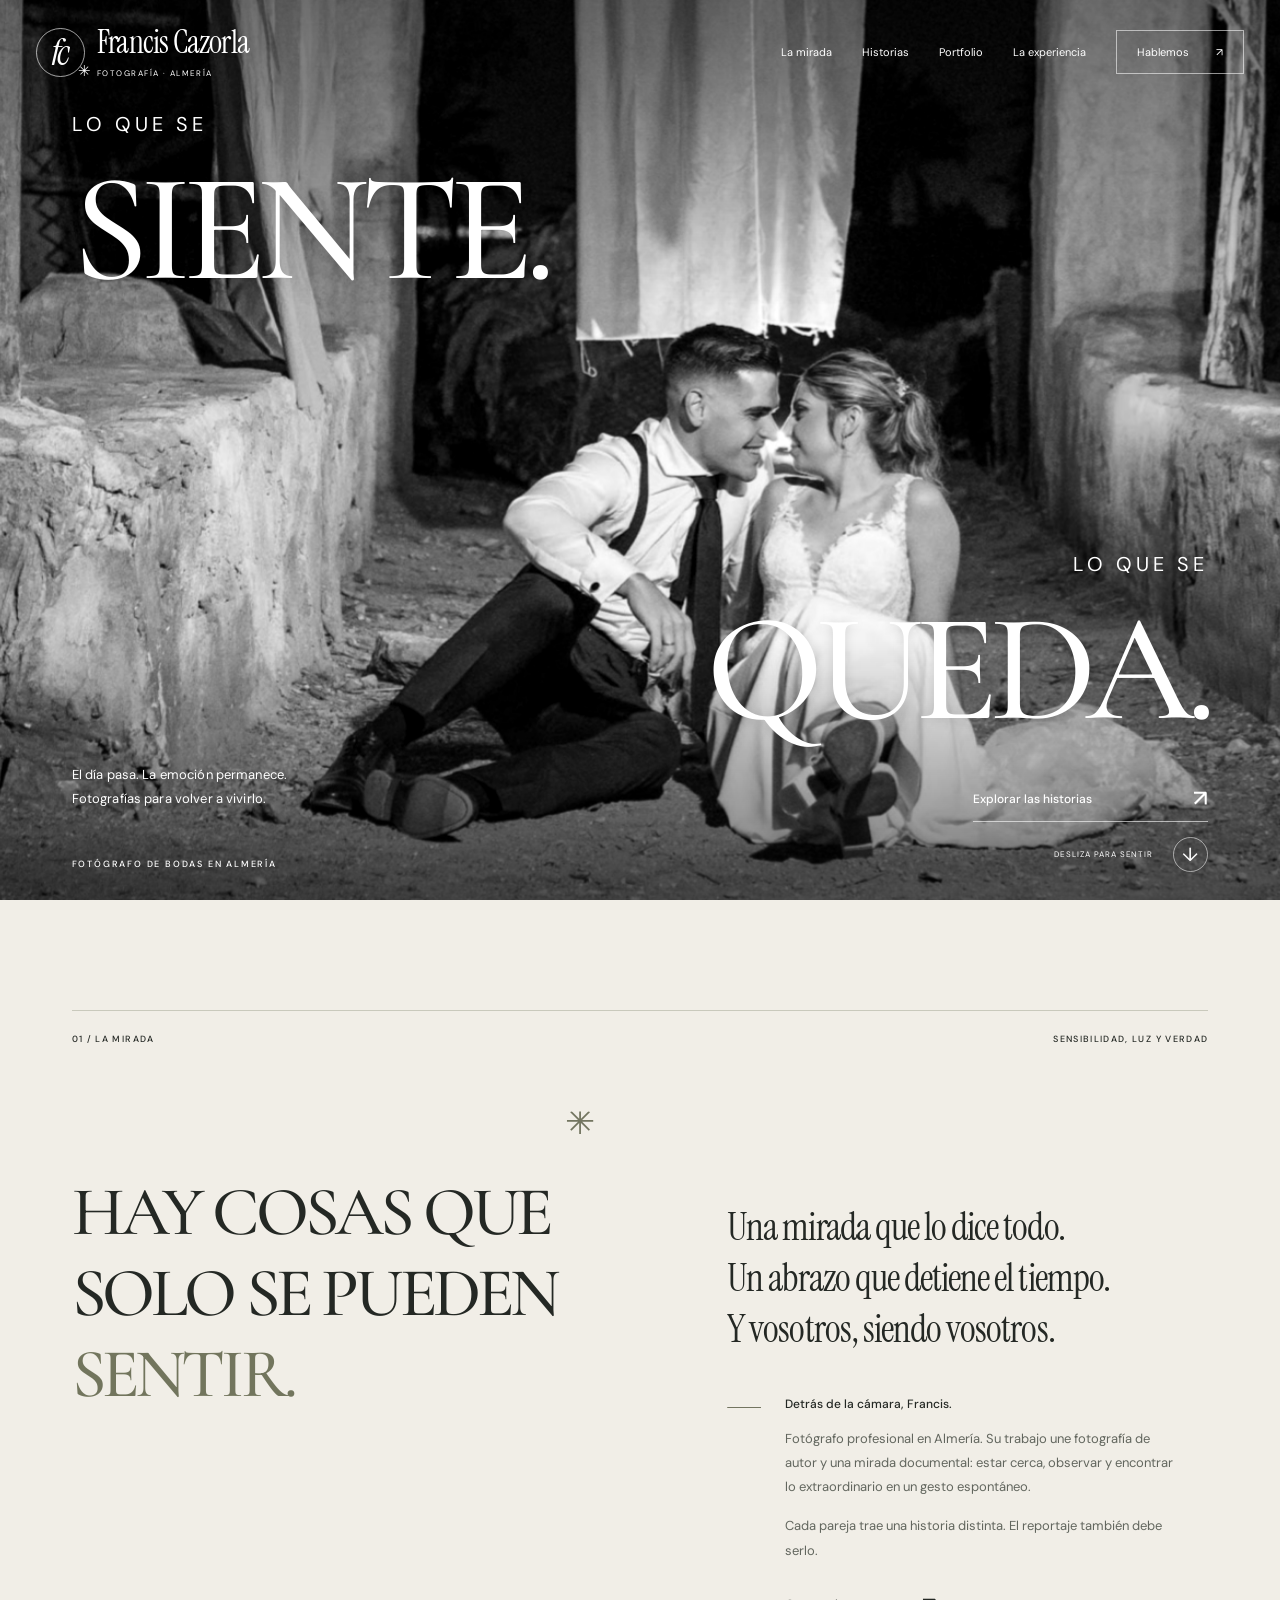
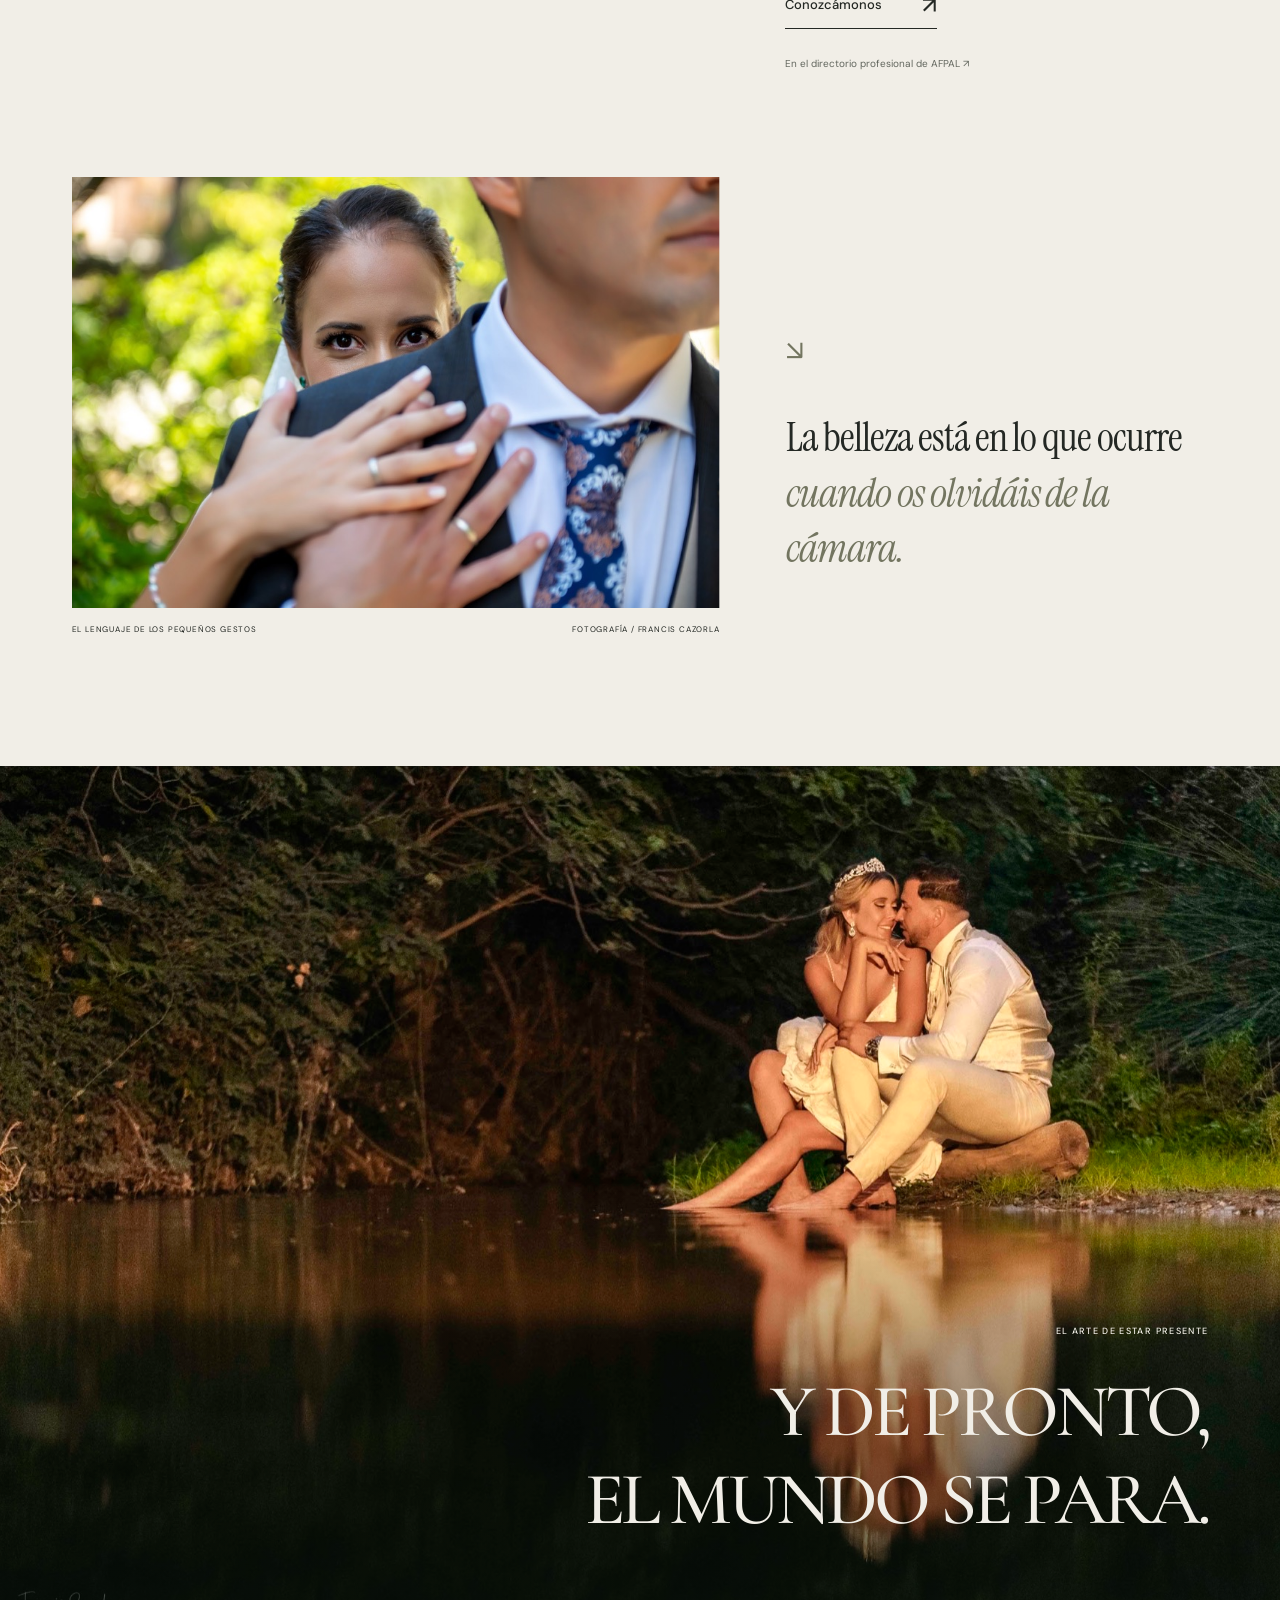
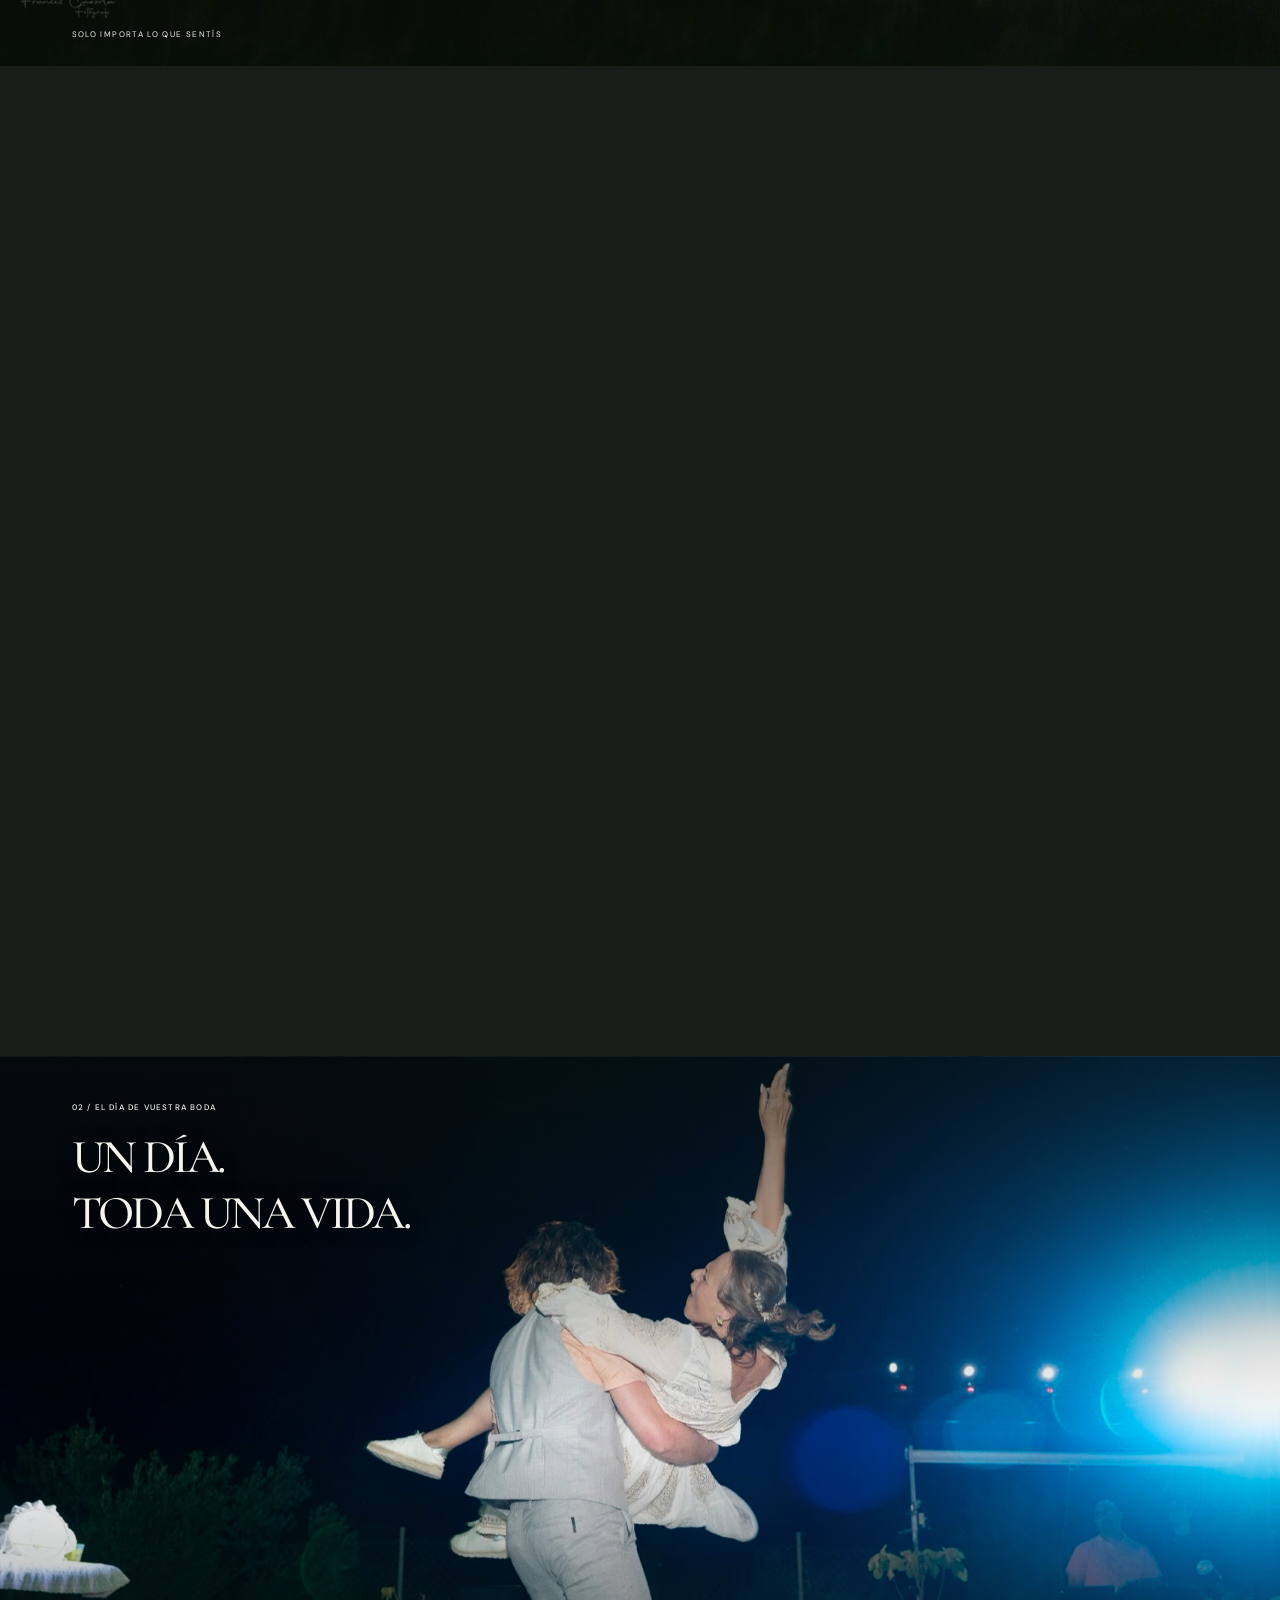
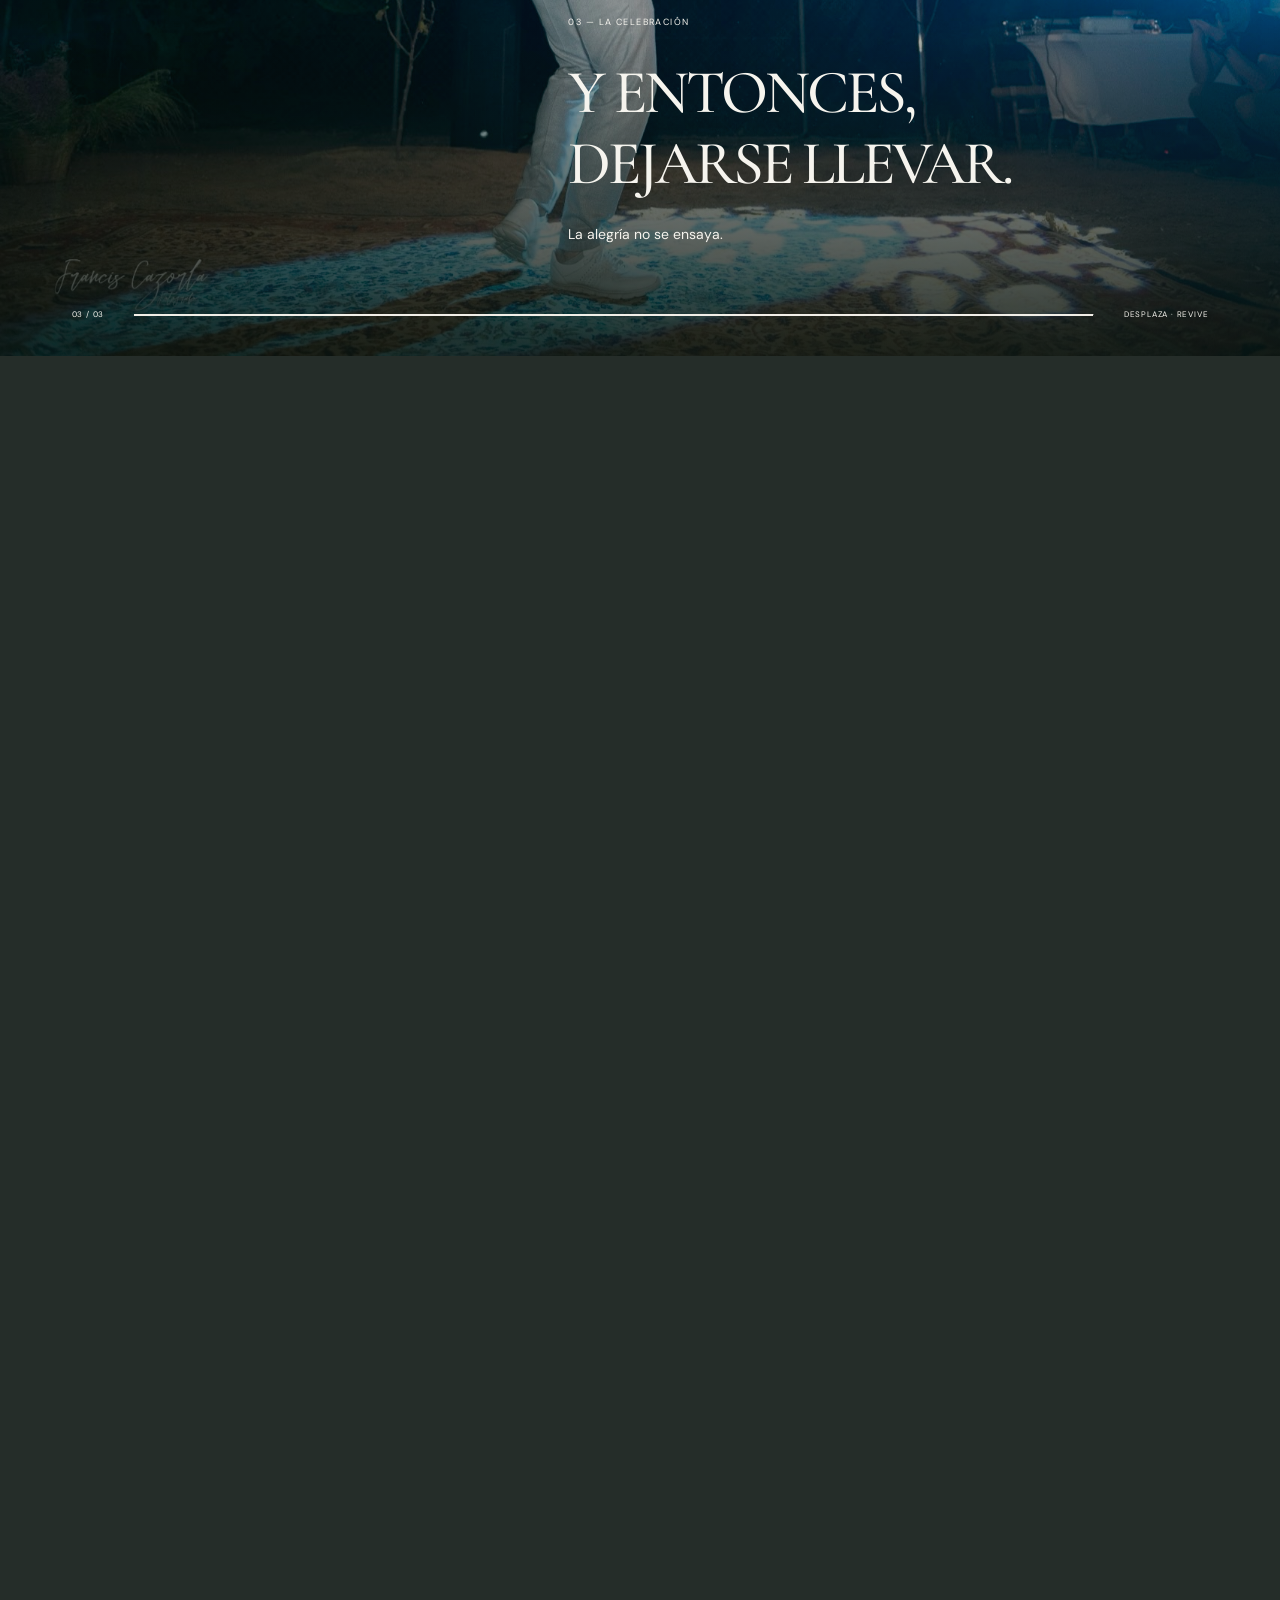
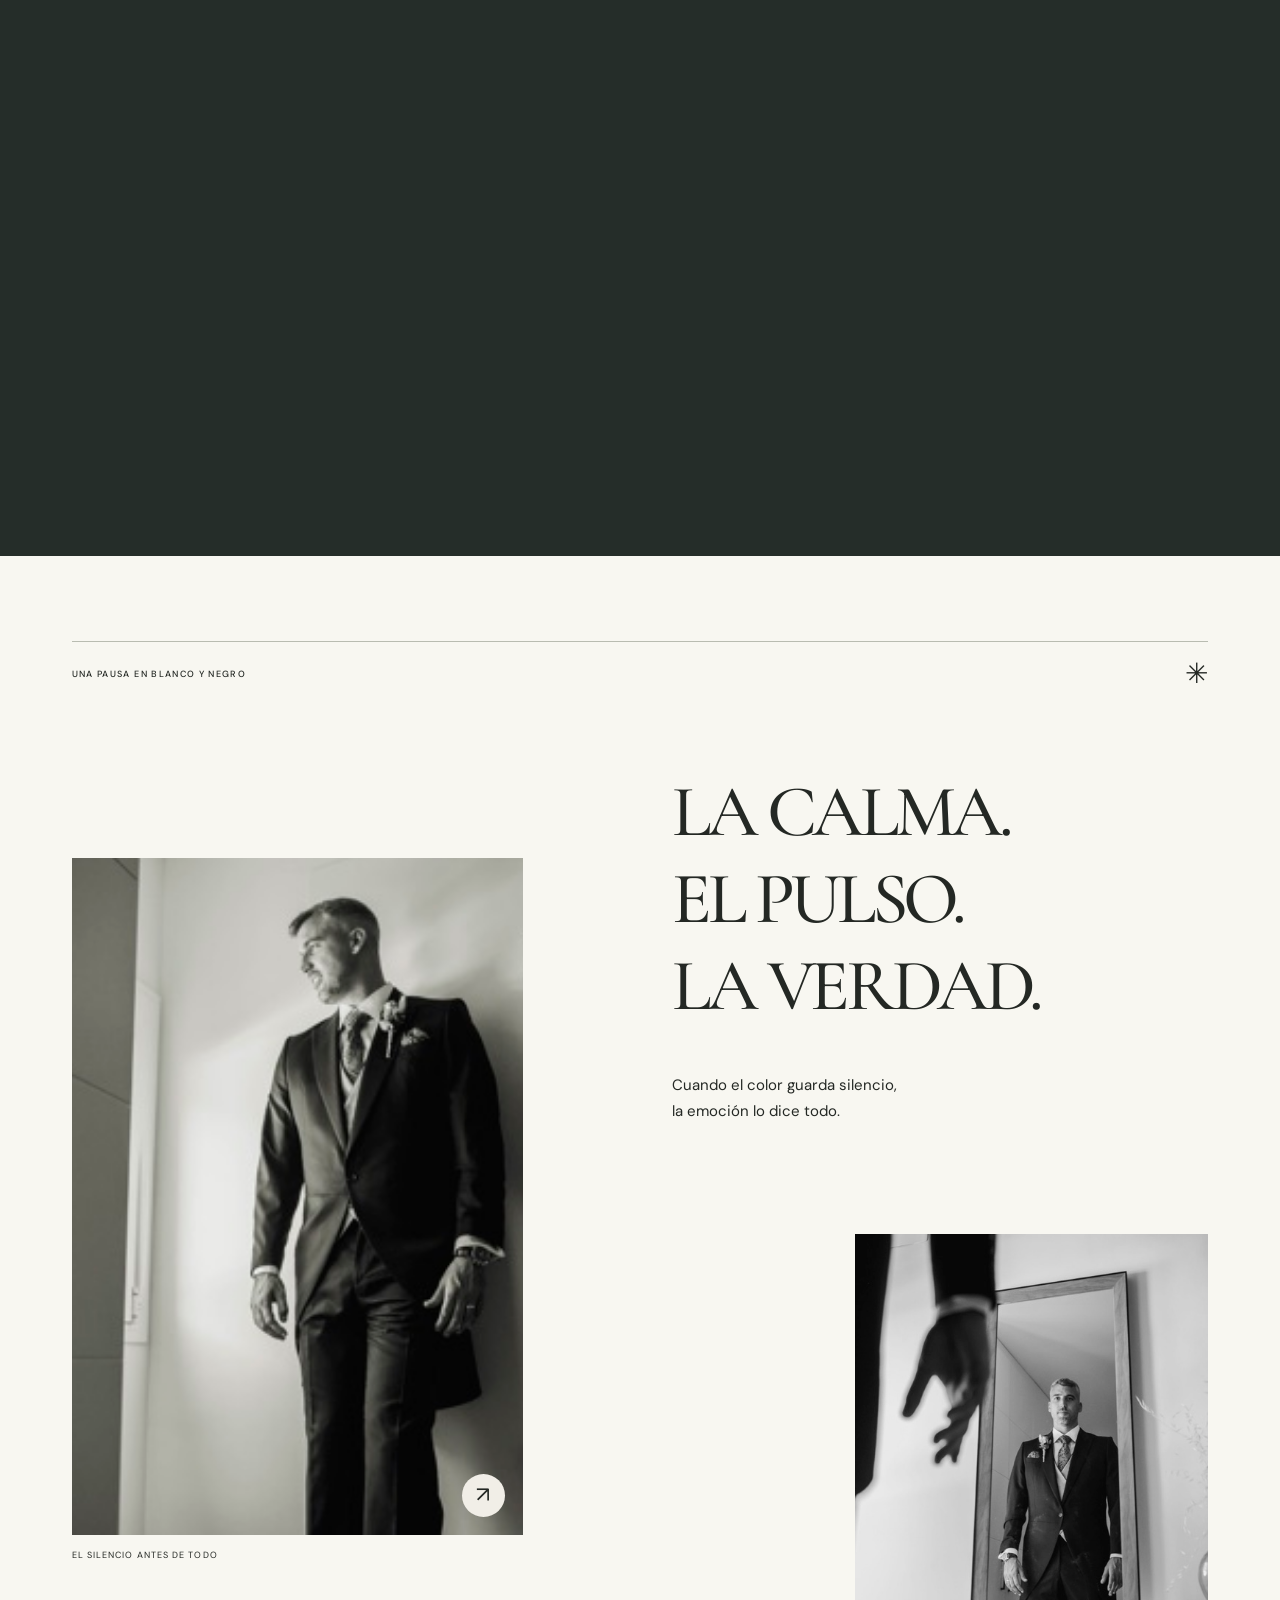
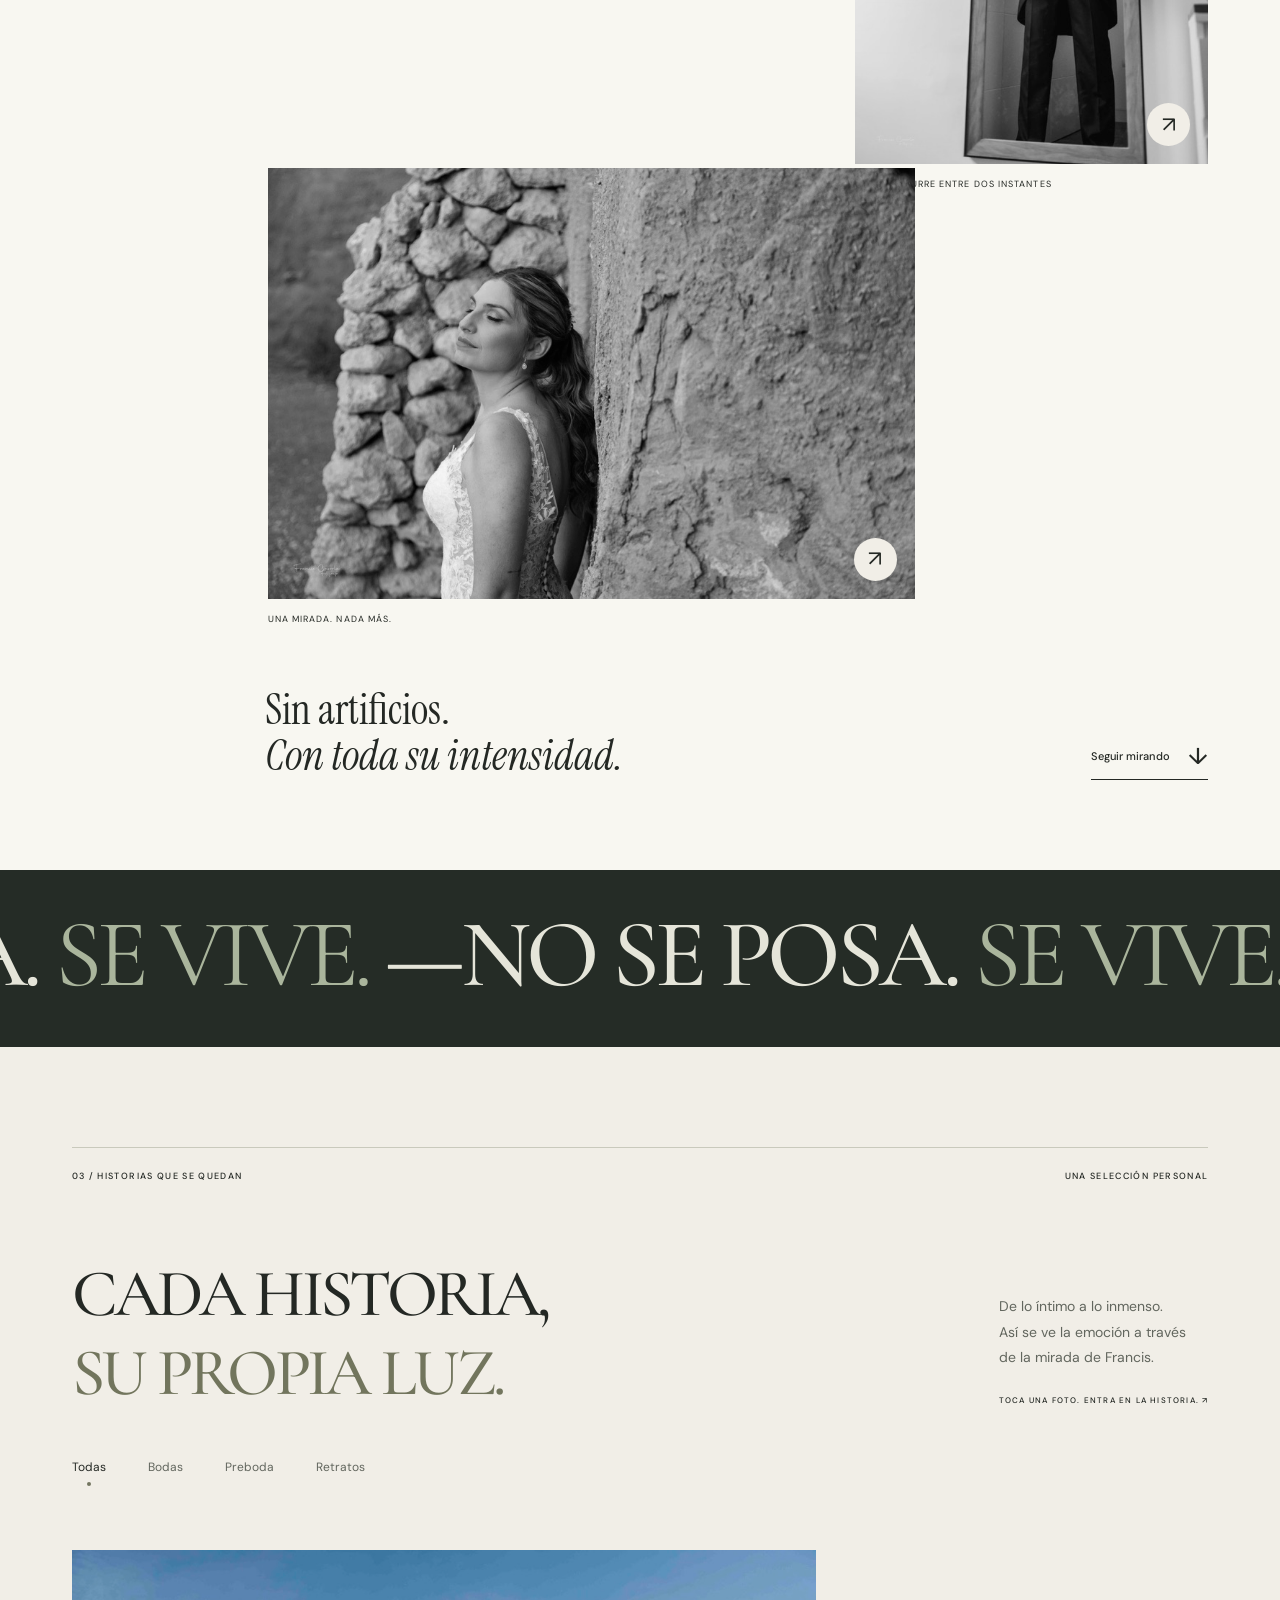
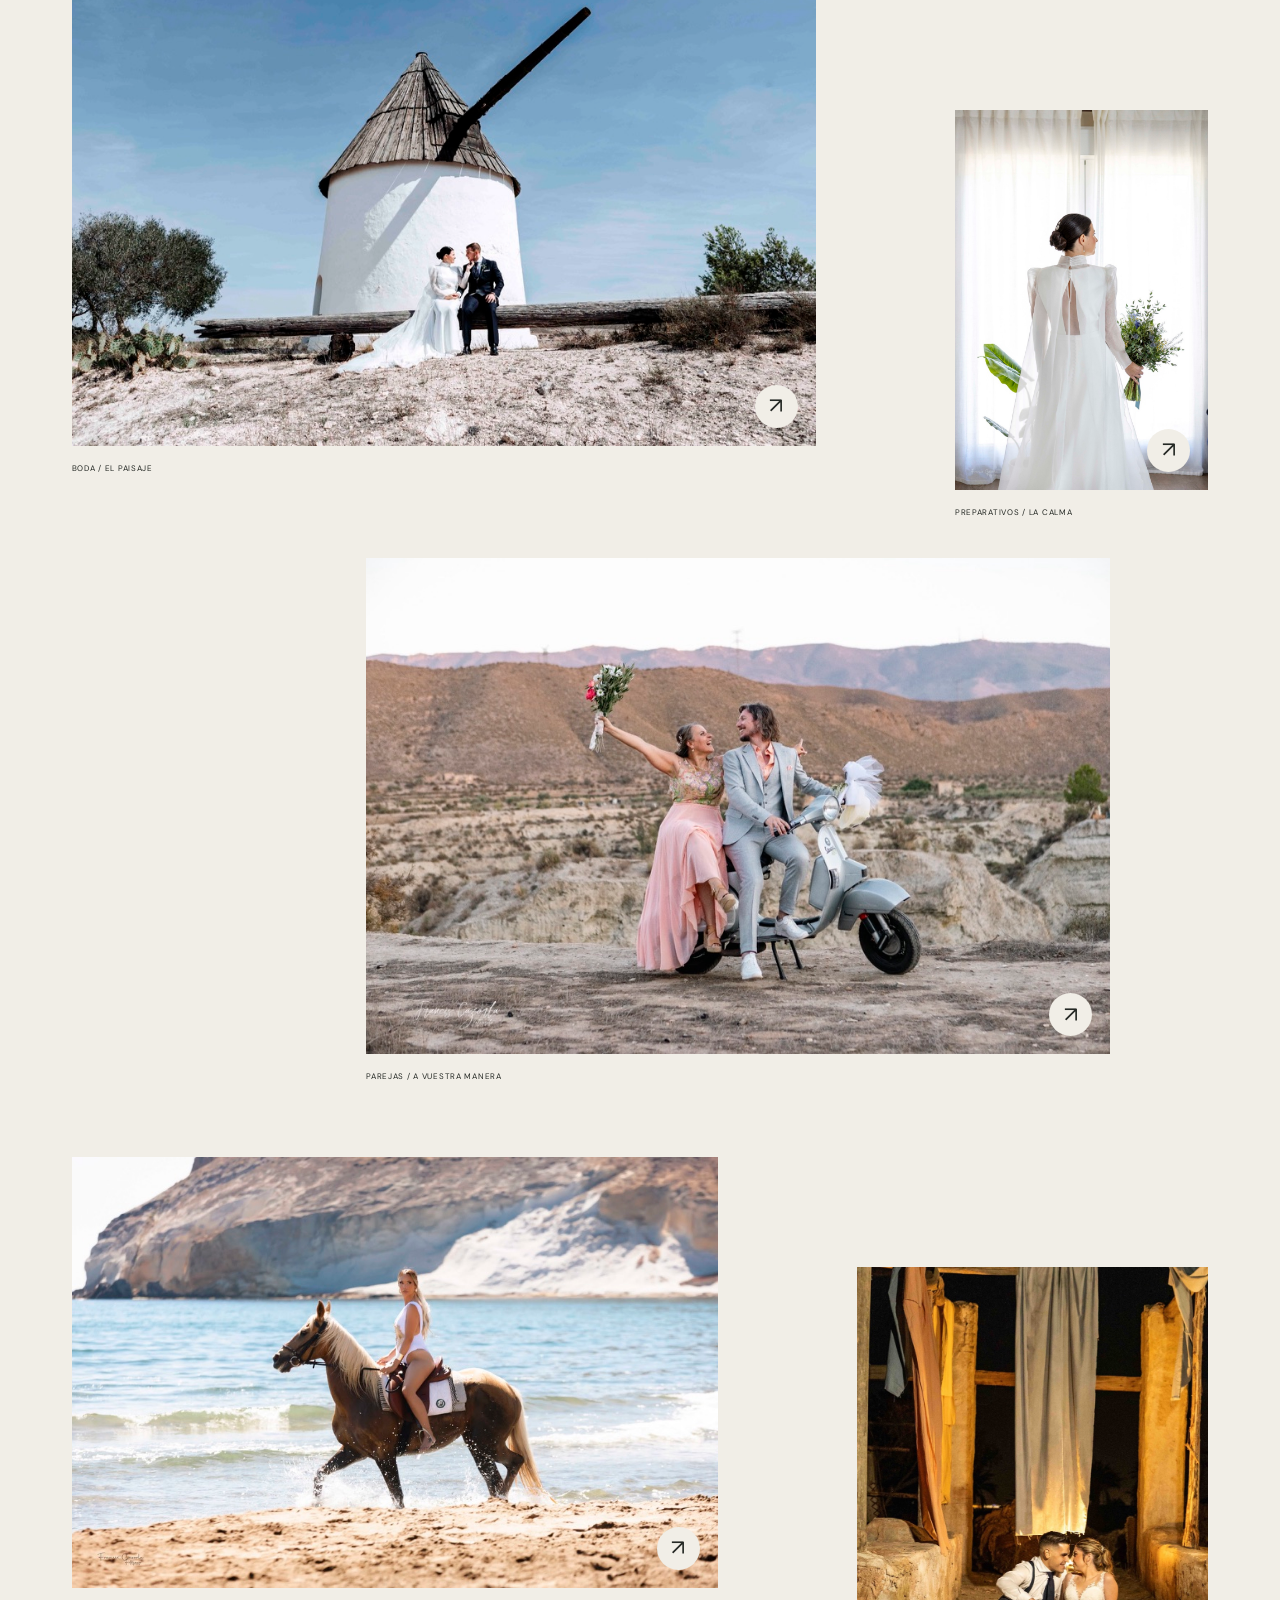
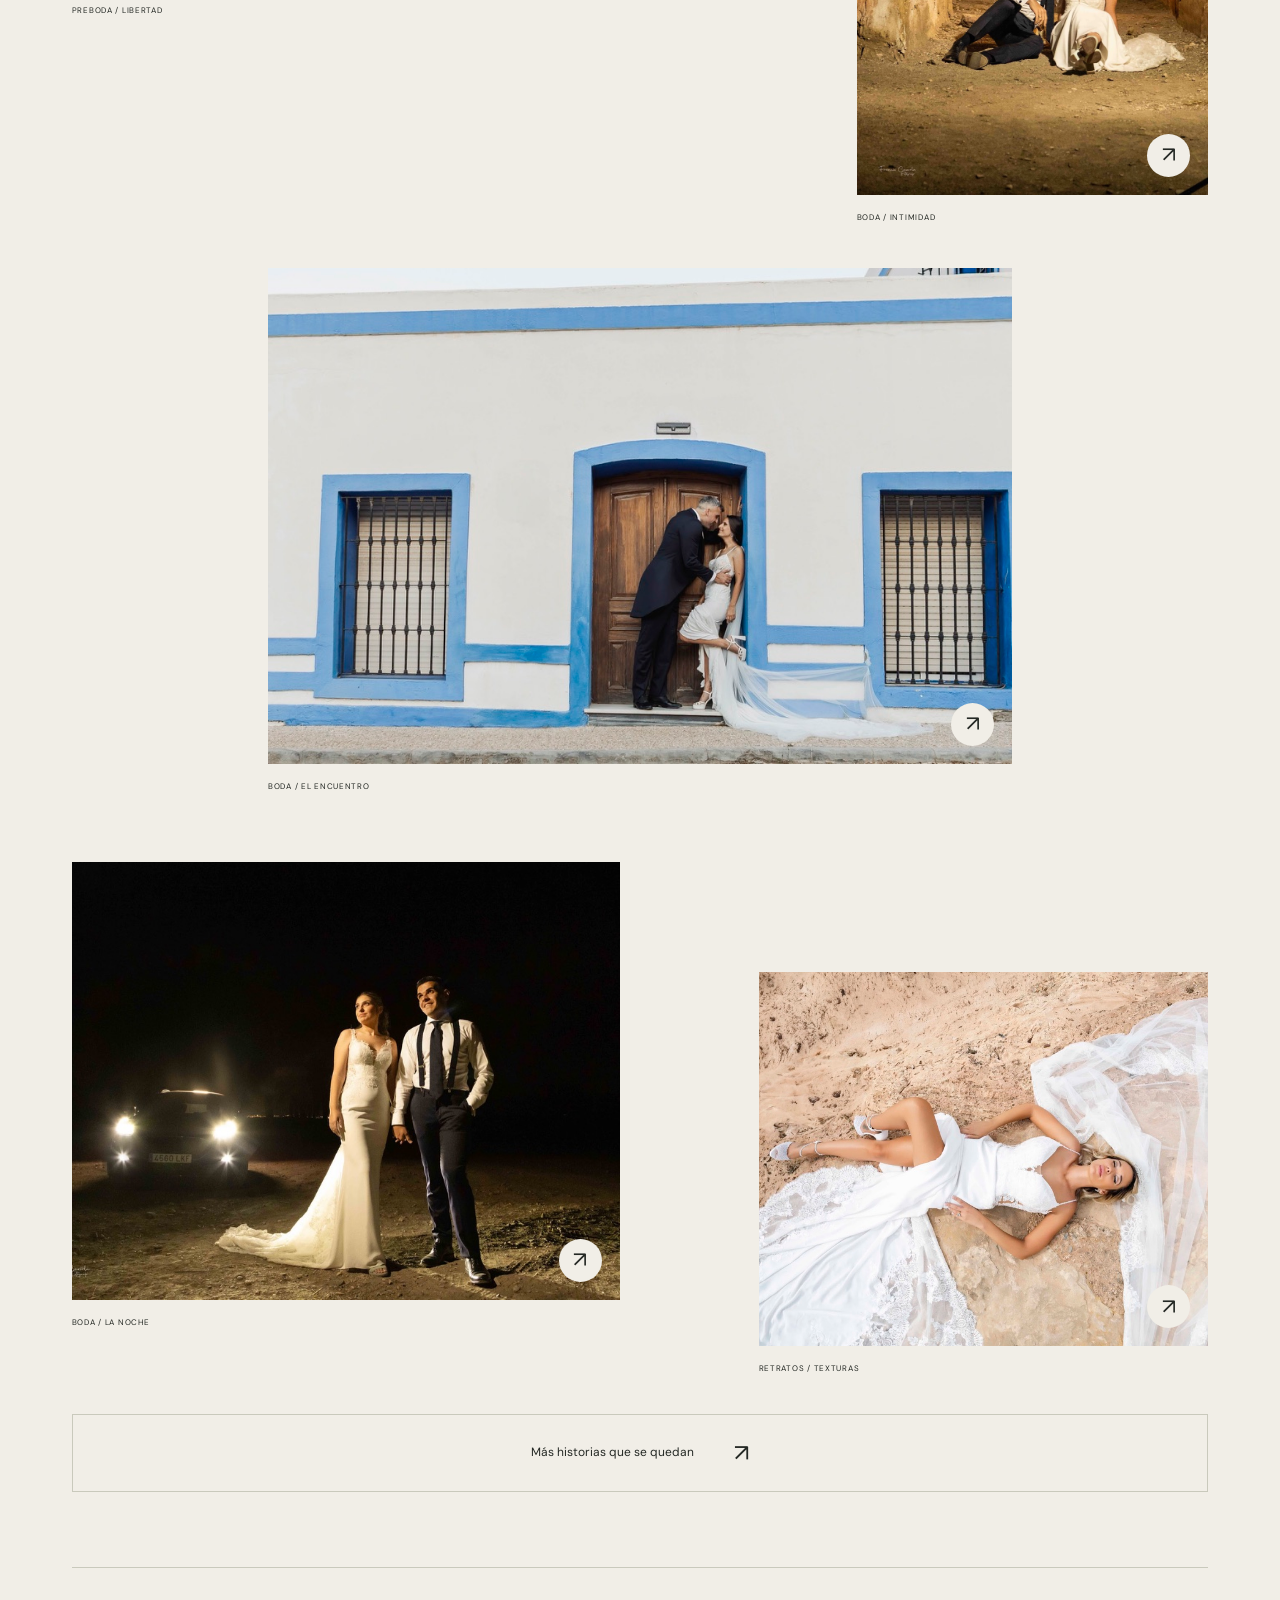
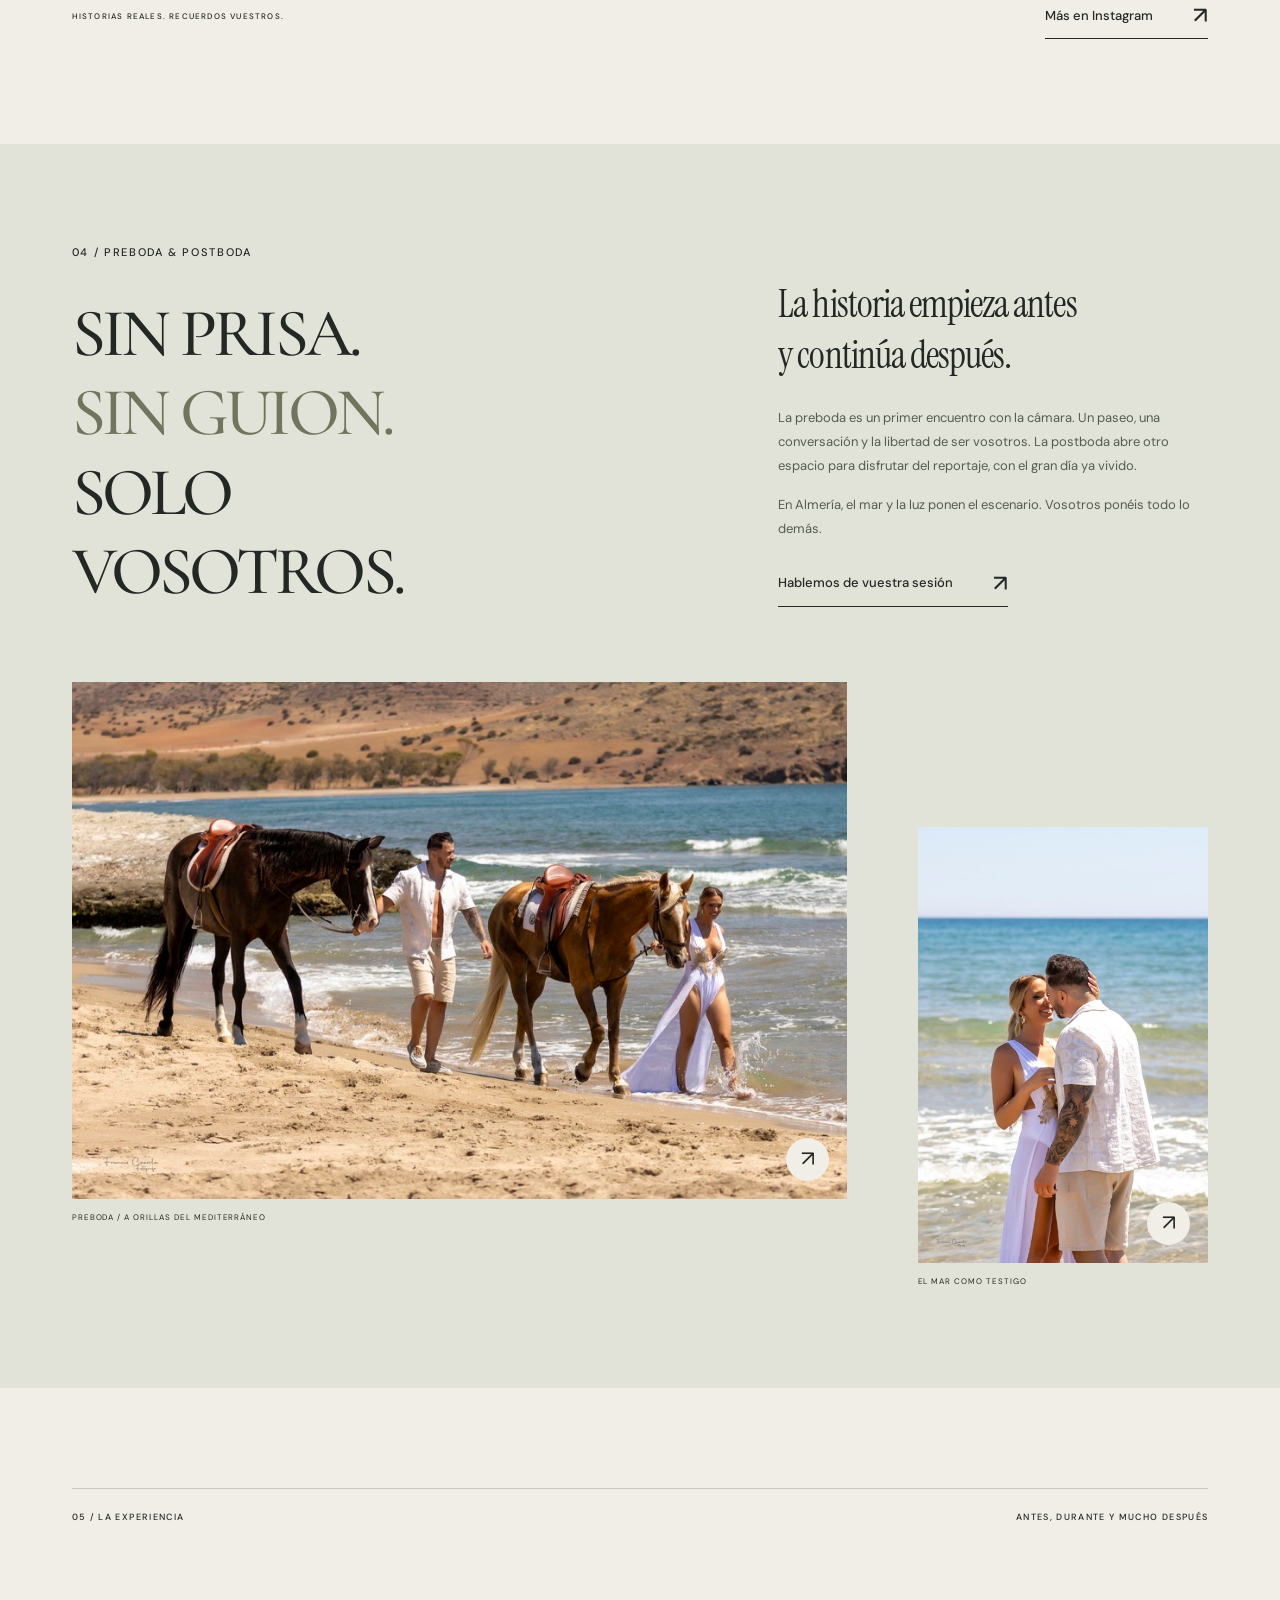
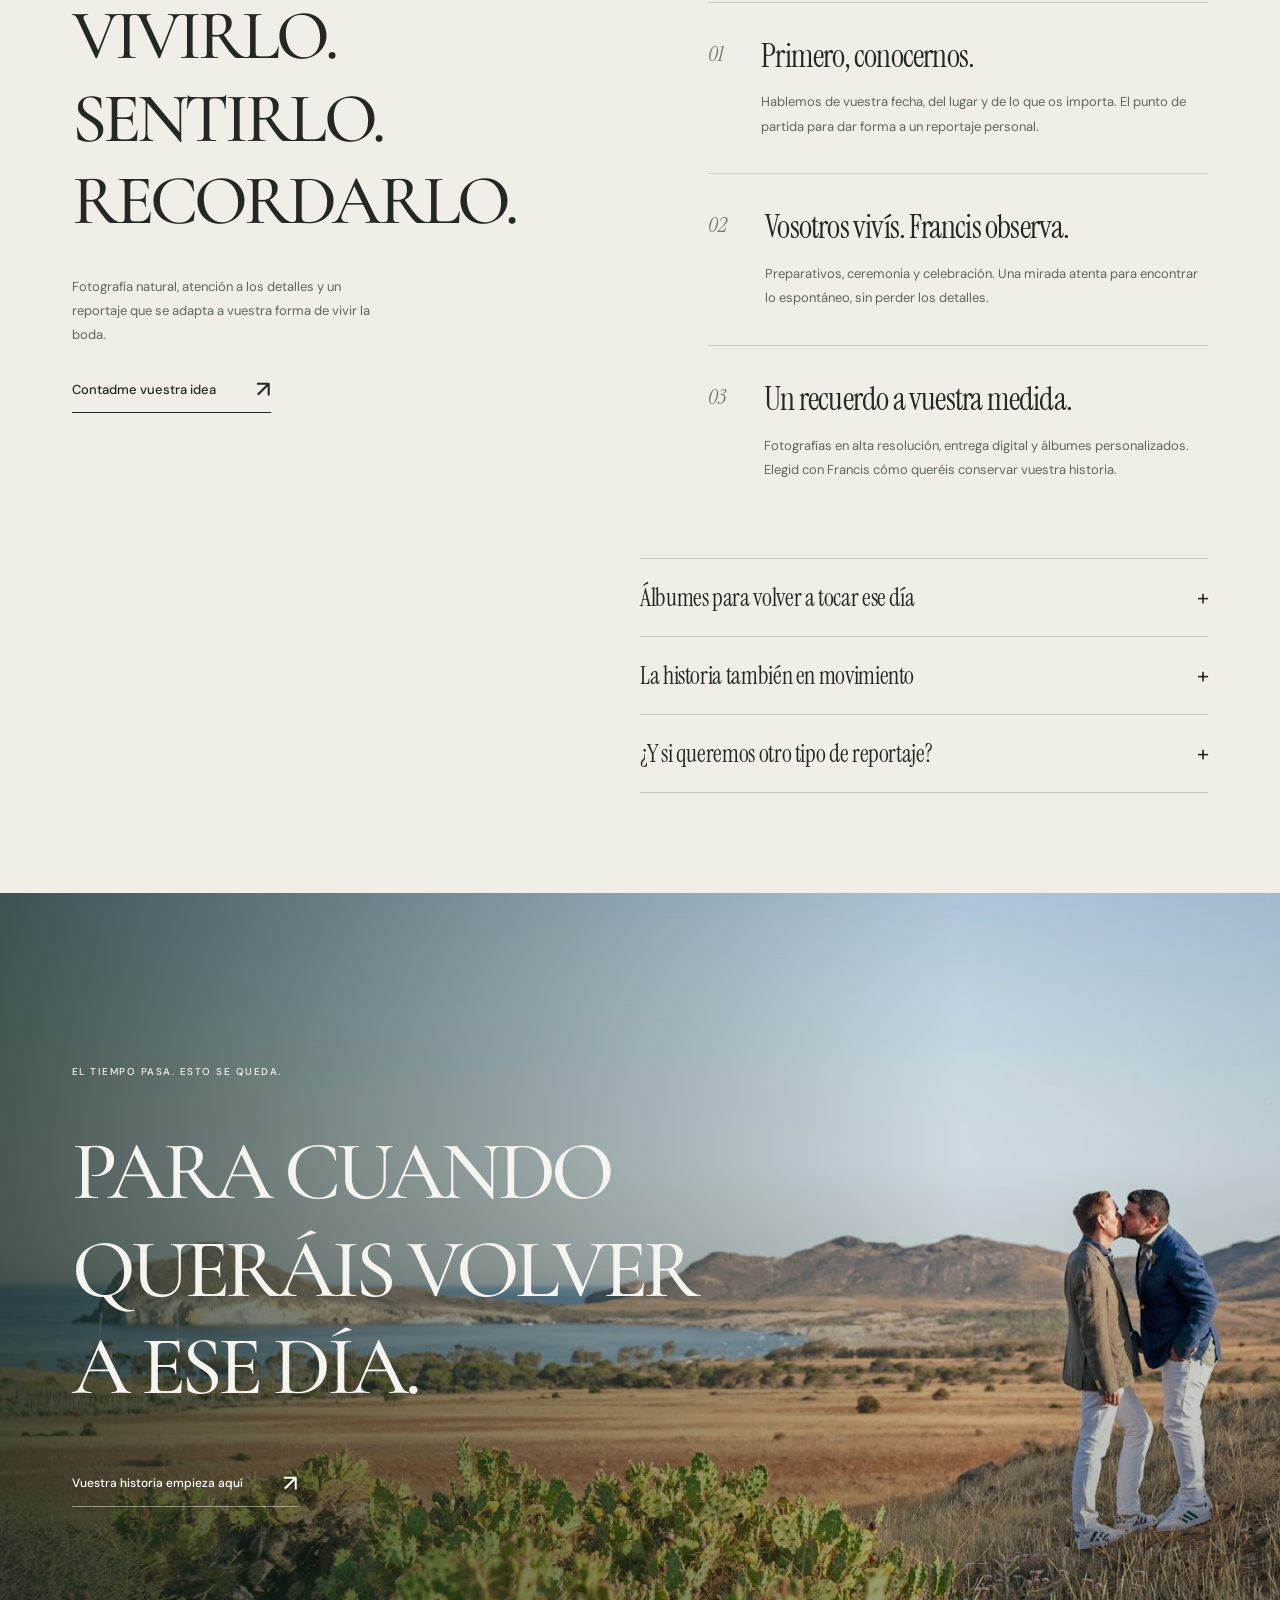
==== commit 09f2fc17: "Publicar portada Editorial B/N con Cormorant Garamond" ====
--- a/index.html
+++ b/index.html
@@ -1,5 +1,5 @@
 <!doctype html>
-<html lang="es">
+<html lang="es" data-typeface="cormorant">
 <head>
   <meta charset="utf-8">
   <meta name="viewport" content="width=device-width, initial-scale=1">
@@ -22,16 +22,20 @@
   <link rel="icon" href="assets/favicon.svg" type="image/svg+xml">
   <link rel="preconnect" href="https://fonts.googleapis.com">
   <link rel="preconnect" href="https://fonts.gstatic.com" crossorigin>
-  <link href="https://fonts.googleapis.com/css2?family=DM+Sans:wght@400;500;600&amp;family=Instrument+Serif:ital@0;1&amp;display=swap" rel="stylesheet">
+  <link href="https://fonts.googleapis.com/css2?family=Cormorant+Garamond:wght@500&amp;family=DM+Sans:wght@400;500;600&amp;family=Instrument+Serif:ital@0;1&amp;display=swap" rel="stylesheet">
   <link rel="stylesheet" href="css/style.css">
   <link rel="stylesheet" href="css/editorial.css">
+  <link rel="stylesheet" href="css/typography.css">
+  <link rel="stylesheet" href="css/cover-editorial.css">
   <script type="application/ld+json" id="business-schema">
   {"@context":"https://schema.org","@type":"ProfessionalService","name":"Francis Cazorla Fotógrafo","description":"Fotografía de bodas, preboda y postboda en Almería. Álbumes personalizados y entrega digital.","telephone":"+34722460059","areaServed":{"@type":"AdministrativeArea","name":"Almería"},"sameAs":["https://www.instagram.com/franciscazorlaphoto/","https://www.bodas.net/fotografos/fotografo-francis-cazorla--e15176","https://linktr.ee/Franciscazorlafotografo"]}
   </script>
   <script src="js/contact.js" defer></script>
   <script src="js/app.js?v=2" defer></script>
+  <script src="js/typography.js" defer></script>
+  <script src="js/cover-editorial.js" defer></script>
 </head>
-<body>
+<body class="cover-editorial">
 <a class="skip-link" href="#contenido">Saltar al contenido</a>
 <header class="site-header" id="inicio">
   <a class="brand" href="#inicio" aria-label="Francis Cazorla Fotógrafo, inicio"><span class="brand-seal" aria-hidden="true">fc<span>✳</span></span><span class="brand-wordmark">Francis Cazorla<small>FOTOGRAFÍA · ALMERÍA</small></span></a>
@@ -43,12 +47,12 @@
 <main id="contenido">
   <section class="hero" aria-labelledby="hero-title">
     <div class="hero-photo">
-      <img src="assets/img/novios-atardecer-reflejo-1800.jpg" srcset="assets/img/novios-atardecer-reflejo-900.jpg 900w, assets/img/novios-atardecer-reflejo-1800.jpg 1800w" sizes="100vw" width="1800" height="1200" fetchpriority="high" alt="Novios abrazados al atardecer, con su reflejo en el agua y un paisaje de montañas">
+      <img src="assets/editorial/novios-rincon-rustico-1800.jpg" srcset="assets/editorial/novios-rincon-rustico-480.jpg 479w, assets/editorial/novios-rincon-rustico-900.jpg 900w, assets/editorial/novios-rincon-rustico-1800.jpg 1199w" sizes="100vw" width="1199" height="1800" fetchpriority="high" alt="Una pareja de novios sentada muy cerca en un rincón rústico, presentada en blanco y negro">
     </div>
     <div class="hero-shade"></div>
     <div class="hero-copy">
       <p class="eyebrow hero-kicker"><span class="tiny-star" aria-hidden="true">✳</span> FOTÓGRAFO DE BODAS EN ALMERÍA</p>
-      <h1 id="hero-title"><span class="visually-hidden">Francis Cazorla, fotógrafo de bodas en Almería. </span>Lo que se siente.<br><em>Lo que se queda.</em></h1>
+      <h1 id="hero-title"><span class="visually-hidden">Francis Cazorla, fotógrafo de bodas en Almería. </span><span class="hero-phrase"><span class="hero-prefix">Lo que se</span><span class="hero-tail"> siente.</span></span><br><em class="hero-phrase"><span class="hero-prefix">Lo que se</span><span class="hero-tail"> queda.</span></em></h1>
       <p class="hero-description">El día pasa. La emoción permanece.<br>Fotografías para volver a vivirlo.</p>
       <a class="text-link light" href="#portfolio">Explorar las historias <span aria-hidden="true">↗</span></a>
     </div>
--- a/css/typography.css
+++ b/css/typography.css
@@ -0,0 +1,89 @@
+/* Propuesta tipográfica local · octubre 2026. Solo presentación. */
+:root{--display:'Bodoni Moda','Didot','Bodoni 72',serif;--display-weight:400}
+:root[data-typeface='cormorant']{--display:'Cormorant Garamond','Baskerville',serif;--display-weight:500}
+:root[data-typeface='italiana']{--display:'Italiana','Didot',serif;--display-weight:400}
+h1,h2,.story-frame h3{font-family:var(--display);font-weight:var(--display-weight);font-style:normal;font-optical-sizing:auto;font-synthesis:none;text-transform:uppercase;letter-spacing:-.055em;line-height:1.06;overflow-wrap:normal;word-break:normal;text-wrap:balance;max-width:100%;padding-block:.08em}
+h1 em,h2 em,.story-frame h3 em{font:inherit;letter-spacing:inherit}
+.intro-heading,.intro-right,.portfolio-header>*,.session-top>*,.experience-layout>*,.contact-layout>*,.location-copy,.editorial-title{min-width:0}
+.hero-copy{top:7%;bottom:116px}
+.hero h1{font-size:clamp(45px,13.5vw,76px);line-height:.99;letter-spacing:-.065em;padding-block:.07em;max-width:100%;animation:none}
+.hero h1>.hero-phrase{display:block;margin:0;max-width:100%;width:fit-content}
+.hero h1>.hero-phrase+br{display:none}
+.hero h1>.hero-phrase:last-child{margin-top:.2em;margin-left:9%}
+.hero-prefix{display:block;font-size:.38em;letter-spacing:.035em;line-height:1.45}
+.hero-tail{display:block;line-height:1.04}
+.hero h1 em{color:#f4f0de}
+.hero-kicker{margin-bottom:20px}
+.hero-description{font-family:var(--sans)}
+.intro h2{font-size:clamp(36px,9.5vw,64px);line-height:1.12}
+.intro-heading .ornament{margin-bottom:35px}
+.portfolio h2{font-size:clamp(38px,10vw,68px);line-height:1.12}
+.sessions h2{font-size:clamp(39px,10.6vw,70px);line-height:1.1}
+.experience h2{font-size:clamp(36px,9.6vw,68px);line-height:1.12}
+.editorial-title h2{font-size:clamp(40px,11vw,74px);line-height:1.12;letter-spacing:-.06em}
+.contact h2{font-size:clamp(35px,9vw,65px);line-height:1.13}
+.location h2{font-size:clamp(32px,8.3vw,62px);line-height:1.15}
+.reviews h2{font-size:clamp(26px,6.3vw,47px);line-height:1.28;letter-spacing:-.04em;max-width:28ch;margin-inline:auto}
+.aperture-copy h2{font-size:clamp(34px,8.7vw,62px);line-height:1.16;letter-spacing:-.055em}
+.aperture-backdrop{font-family:var(--display);font-style:normal;font-weight:var(--display-weight);text-transform:uppercase;font-size:22vw;line-height:1.3;letter-spacing:-.07em;top:2%}
+.story-heading h2,.motion .story-heading h2{font-size:clamp(27px,7vw,44px);line-height:1.15;letter-spacing:-.055em}
+.story-frame h3,.motion .story-frame h3{font-size:clamp(33px,8.7vw,59px);line-height:1.12;letter-spacing:-.05em}
+.album h2{font-size:clamp(38px,10vw,72px);line-height:1.14}
+.type-ribbon span{font-family:var(--display);font-weight:var(--display-weight);font-style:normal;text-transform:uppercase;letter-spacing:-.05em;font-size:clamp(39px,7.5vw,120px);line-height:1.3}
+.type-ribbon em{font-style:normal}
+.type-word{display:inline-block;transform:translateY(var(--type-rise,0px));opacity:var(--type-opacity,1);transition:transform .95s var(--ease),opacity .8s var(--ease);transition-delay:calc(var(--type-i,0)*35ms);padding-block:.015em}
+.reveals-on .awaiting .type-word{--type-rise:36px;--type-opacity:0}
+.hero .type-word{animation:type-arrive 1.35s var(--ease) both;animation-delay:calc(.12s + var(--type-i,0)*65ms)}
+@keyframes type-arrive{from{opacity:0;transform:translateY(40px)}to{opacity:1;transform:translateY(0)}}
+.aperture-copy h2{transform:translateY(calc(var(--aperture-copy-y,0px)*.35));will-change:auto}
+@media(min-width:600px){
+ .hero h1{font-size:clamp(76px,12.6vw,115px)}
+ .hero h1>.hero-phrase:last-child{margin-left:14%}
+ .hero-copy{top:8%;bottom:115px}
+ .hero-description{position:absolute;left:58%;bottom:58px;max-width:42%;font-size:13px}
+ .hero-copy>.text-link{position:absolute;left:58%;bottom:0;margin:0;min-width:0;width:40%;max-width:260px;gap:15px}
+ .intro h2{font-size:clamp(44px,7vw,74px)}
+ .editorial-title h2{font-size:clamp(32px,5.4vw,67px)}
+ .portfolio h2{font-size:clamp(47px,7.3vw,80px)}
+ .contact h2{font-size:clamp(46px,6.6vw,80px)}
+}
+@media(min-width:900px){
+ .hero-copy{top:8%;bottom:115px;width:calc(100% - 2*var(--gutter) + 32px);right:auto}
+ .hero h1{font-size:clamp(83px,9.3vw,150px);max-width:78%;line-height:.98}
+ .hero-kicker{font-size:9px;margin-bottom:22px}
+ .hero h1>.hero-phrase:last-child{margin-left:16vw;margin-top:.16em}
+ .hero-prefix{font-size:.31em;line-height:1.5;letter-spacing:.06em}
+ .hero-description{left:72%;bottom:65px;width:28%;max-width:290px;font-size:13px;line-height:1.8}
+ .hero-copy>.text-link{left:72%;bottom:4px;width:28%;max-width:290px;min-width:0;font-size:11px}
+ .intro{padding-top:110px;padding-bottom:130px}
+ .intro-layout{grid-template-columns:1.15fr 1fr;gap:9%}
+ .intro h2{font-size:clamp(46px,5.4vw,88px);line-height:1.14}
+ .intro-heading{padding-top:55px}
+ .intro-heading .ornament{right:30px;top:-8px;font-size:36px}
+ .intro-right{padding-top:90px}
+ .intro-image{margin-top:90px}
+ .portfolio h2{font-size:clamp(46px,5.2vw,88px);line-height:1.16}
+ .portfolio-header{grid-template-columns:1.4fr 1fr;gap:7%}
+ .portfolio-aside{padding-right:0}
+ .sessions h2{font-size:clamp(47px,5.3vw,89px);line-height:1.14}
+ .experience h2{font-size:clamp(45px,5.5vw,91px);line-height:1.14}
+ .editorial-title h2{font-size:clamp(43px,5.7vw,99px);line-height:1.16}
+ .editorial-title{padding-left:1vw;margin-top:20px}
+ .editorial-title p{margin-top:38px}
+ .editorial-one{margin-top:115px}
+ .aperture-copy{width:65%;right:var(--gutter);bottom:13%}
+ .aperture-copy h2{font-size:clamp(44px,5.8vw,99px);line-height:1.15;text-align:right}
+ .aperture-copy>.eyebrow{text-align:right}
+ .aperture-backdrop{font-size:22vw;top:-3%}
+ .motion .story-heading h2{font-size:clamp(30px,3.7vw,60px);line-height:1.15}
+ .motion .story-frame figcaption{width:50%;max-width:50%}
+ .motion .story-frame h3{font-size:clamp(39px,4.8vw,82px);line-height:1.14}
+ .album h2{font-size:clamp(52px,6.5vw,110px);line-height:1.14}
+ .reviews h2{font-size:clamp(34px,3.65vw,60px);line-height:1.3;max-width:28ch}
+ .location h2{font-size:clamp(37px,4.15vw,70px);line-height:1.16}
+ .contact h2{font-size:clamp(38px,4.3vw,73px);line-height:1.17}
+}
+@media(min-width:1600px){.hero-copy{top:9%}.hero h1{font-size:min(9.3vw,165px)}.intro h2{font-size:5.2vw}.portfolio h2{font-size:5.2vw}}
+@media(max-width:359px){.hero h1{font-size:43px}.hero-kicker{font-size:7px;letter-spacing:.06em}.hero-copy{top:6%}.hero-description{font-size:12px}.hero-prefix{font-size:.37em}.contact h2{font-size:31px}.editorial-title h2{font-size:37px}.intro h2{font-size:33px}}
+@media(max-height:740px) and (min-width:900px){.hero h1{font-size:min(7.4vw,108px)}.hero-copy{top:7%;bottom:100px}.hero h1>.hero-phrase:last-child{margin-top:.06em}.hero-kicker{margin-bottom:16px}}
+@media(prefers-reduced-motion:reduce){.type-word,.hero .type-word{animation:none;transition:none;transform:none;opacity:1}.aperture-copy h2{transform:none}}
--- a/css/cover-editorial.css
+++ b/css/cover-editorial.css
@@ -0,0 +1,63 @@
+/* Alternativa independiente: portada de revista, sin oscurecer toda la fotografía. */
+.cover-editorial .site-header{position:absolute;inset:0 0 auto;z-index:25;background:transparent;color:#fff}
+.cover-editorial .brand-seal{border-color:#ffffffa0}
+.cover-editorial .brand-seal>span{background:transparent}
+.cover-editorial .navigation a:hover{color:#e9e6d8}
+.cover-editorial .nav-contact{border-color:#ffffff90}
+.cover-editorial .nav-contact:hover{background:#ffffff15}
+.cover-editorial .hero{margin:0;width:100%;height:100svh;min-height:700px;max-height:none;background:#30302d}
+.cover-editorial .hero-photo{inset:0;overflow:hidden}
+.cover-editorial .hero-photo img{object-position:50% 62%;filter:grayscale(1) contrast(1.04);animation:none;transform:scale(calc(1.025 - var(--cover-progress,0)*.025));transform-origin:50% 55%;will-change:transform}
+.cover-editorial .hero-shade{background:linear-gradient(180deg,#0006,transparent 34%),linear-gradient(0deg,#0008,transparent 29%)}
+.cover-editorial .hero-copy{inset:0;width:auto;max-width:none}
+.cover-editorial .hero-kicker{position:absolute;left:var(--gutter);right:var(--gutter);top:calc(var(--header-h) + 5px);margin:0;font-size:8px;letter-spacing:.2em}
+.cover-editorial .hero-kicker .tiny-star{display:none}
+.cover-editorial .hero h1{position:absolute;inset:0;width:100%;height:100%;max-width:none;margin:0;padding:0;font-size:clamp(58px,19vw,115px);line-height:1.02;letter-spacing:-.055em;animation:none;pointer-events:none;text-shadow:0 1px 12px #0002}
+.cover-editorial .hero h1>.hero-phrase{position:absolute;top:calc(var(--header-h) + 39px);left:var(--gutter);right:auto;width:auto;max-width:calc(100% - 2*var(--gutter));margin:0;transform:translateY(calc(var(--cover-progress,0)*-22px))}
+.cover-editorial .hero h1>.hero-phrase:last-child{top:auto;bottom:158px;left:auto;right:var(--gutter);text-align:right;margin:0;transform:translateY(calc(var(--cover-progress,0)*16px))}
+.cover-editorial .hero-prefix{font-size:.19em;line-height:1.8;letter-spacing:.22em;font-family:var(--sans);font-weight:400}
+.cover-editorial .hero-tail{line-height:1.08}
+.cover-editorial .hero h1 em{color:#fff}
+.cover-editorial .hero .type-word{animation:none;opacity:1;transform:none;transition:none}
+.cover-editorial .hero-description{position:absolute;bottom:95px;left:var(--gutter);right:auto;width:auto;max-width:75%;margin:0;font-size:11px;line-height:1.8;letter-spacing:.01em}
+.cover-editorial .hero-copy>.text-link{position:absolute;bottom:42px;left:var(--gutter);right:auto;width:auto;max-width:80%;min-width:210px;margin:0;font-size:11px;padding-block:7px}
+.cover-editorial .hero-bottom{left:auto;right:var(--gutter);bottom:36px}
+.cover-editorial .hero-bottom>span,.cover-editorial .hero-side{display:none}
+.cover-editorial .scroll-cue{min-height:44px}
+.cover-editorial .scroll-cue>span{display:none}
+.cover-editorial .scroll-cue i{width:35px;height:35px;border-color:#ffffff8c}
+@media(max-width:899px){.cover-editorial.menu-open .navigation{background:#252a25;color:white}.cover-editorial .navigation a{border-color:#ffffff50}}
+@media(min-width:600px){
+ .cover-editorial .hero h1{font-size:clamp(95px,15vw,145px)}
+ .cover-editorial .hero h1>.hero-phrase{top:calc(var(--header-h) + 25px)}
+ .cover-editorial .hero-description{bottom:80px;font-size:12px;max-width:46%}
+ .cover-editorial .hero-copy>.text-link{bottom:70px;left:auto;right:var(--gutter);width:32%;max-width:280px;min-width:0}
+ .cover-editorial .hero h1>.hero-phrase:last-child{bottom:165px}
+ .cover-editorial .hero-bottom{bottom:25px;left:var(--gutter);right:var(--gutter)}
+ .cover-editorial .scroll-cue{margin-left:auto}
+}
+@media(min-width:900px){
+ .cover-editorial .hero h1{font-size:clamp(108px,12vw,205px)}
+ .cover-editorial .hero-kicker{top:auto;bottom:29px;left:var(--gutter);font-size:9px}
+ .cover-editorial .hero h1>.hero-phrase{top:106px;left:var(--gutter)}
+ .cover-editorial .hero h1>.hero-phrase:last-child{bottom:145px;right:var(--gutter)}
+ .cover-editorial .hero-prefix{font-size:.13em;line-height:1.9;letter-spacing:.2em}
+ .cover-editorial .hero-description{bottom:90px;font-size:13px}
+ .cover-editorial .hero-copy>.text-link{bottom:78px;width:235px;font-size:12px}
+ .cover-editorial .scroll-cue>span{display:block;font-size:8px}
+ .cover-editorial .hero-bottom{left:auto;bottom:24px}
+}
+@media(max-height:740px) and (min-width:900px){
+ .cover-editorial .hero{min-height:650px}
+ .cover-editorial .hero h1{font-size:min(10vw,142px)}
+ .cover-editorial .hero h1>.hero-phrase{top:100px}
+ .cover-editorial .hero h1>.hero-phrase:last-child{bottom:137px}
+}
+@media(max-width:359px){
+ .cover-editorial .hero-kicker{font-size:7px;letter-spacing:.13em}
+ .cover-editorial .hero h1{font-size:18.8vw}
+ .cover-editorial .hero-copy>.text-link{min-width:185px;font-size:10px}
+}
+@media(prefers-reduced-motion:reduce){
+ .cover-editorial .hero-photo img,.cover-editorial .hero h1>.hero-phrase,.cover-editorial .hero h1>.hero-phrase:last-child{transform:none;will-change:auto}
+}
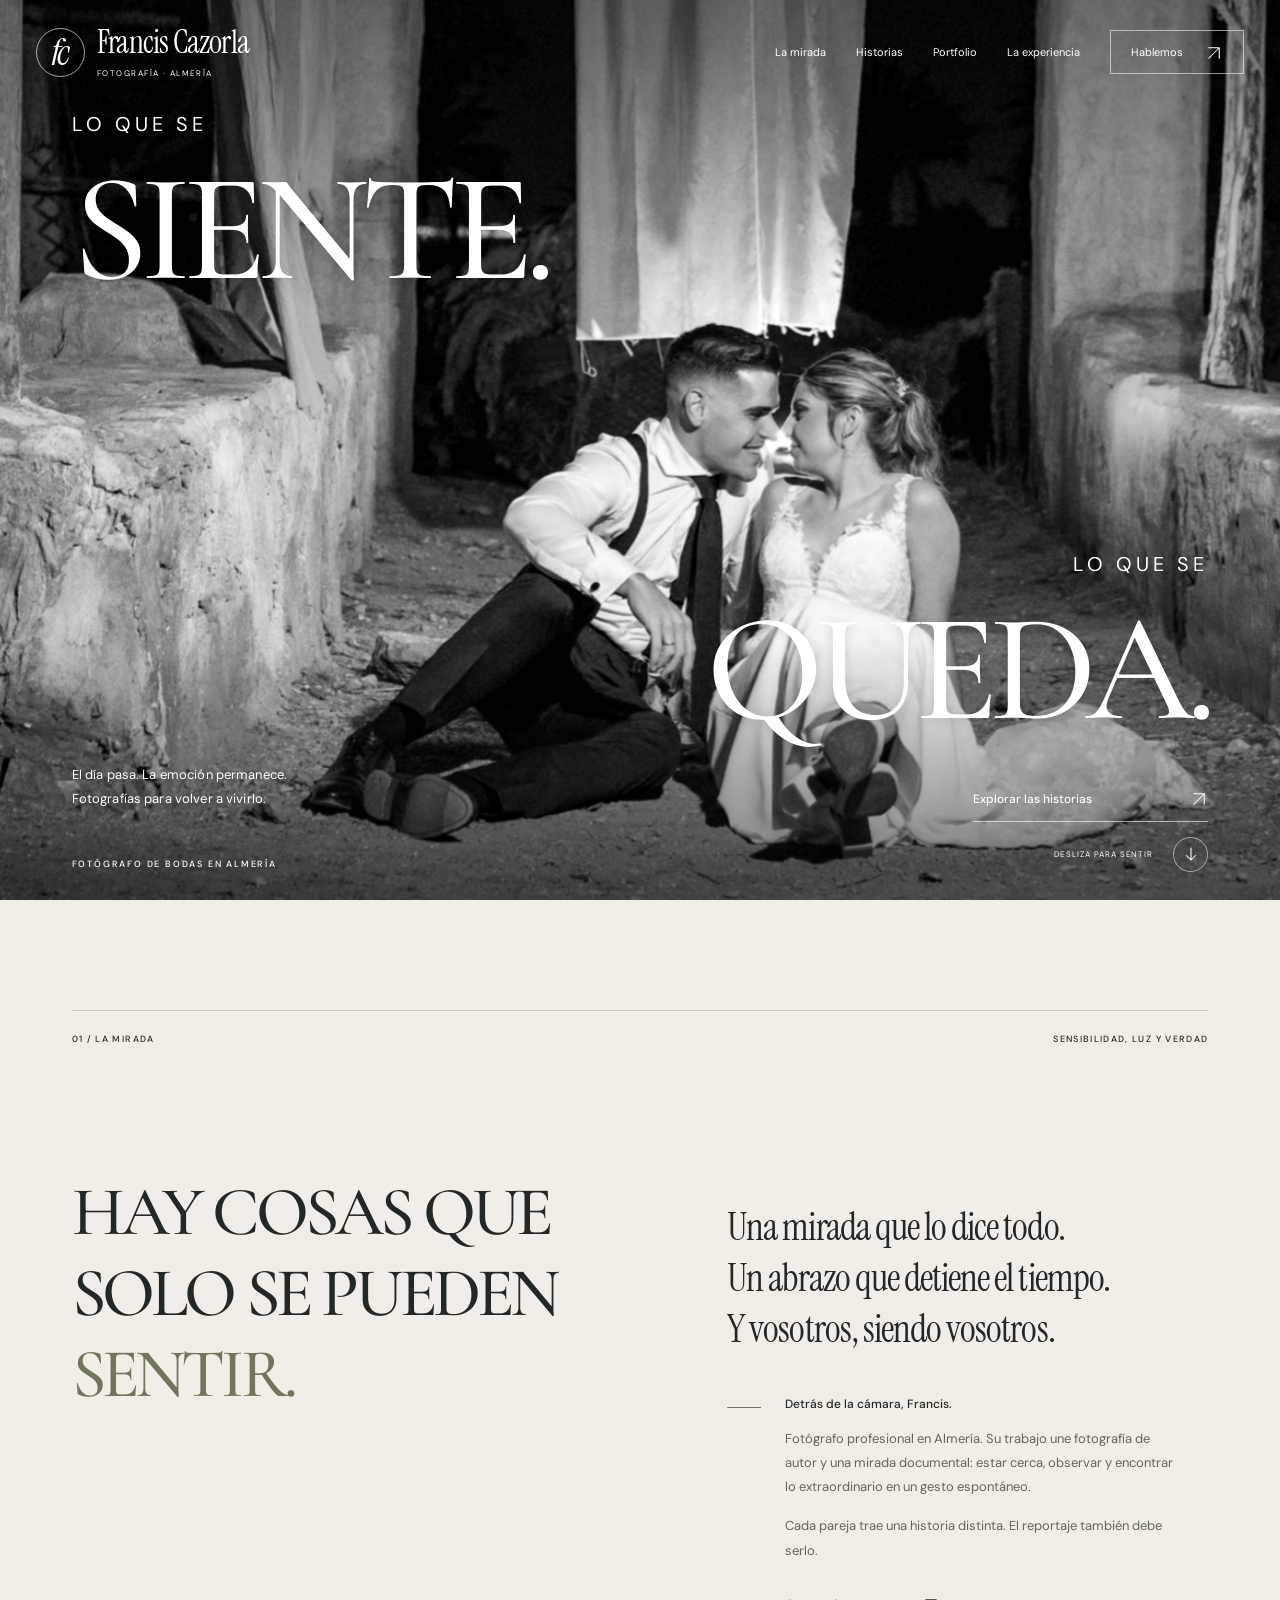
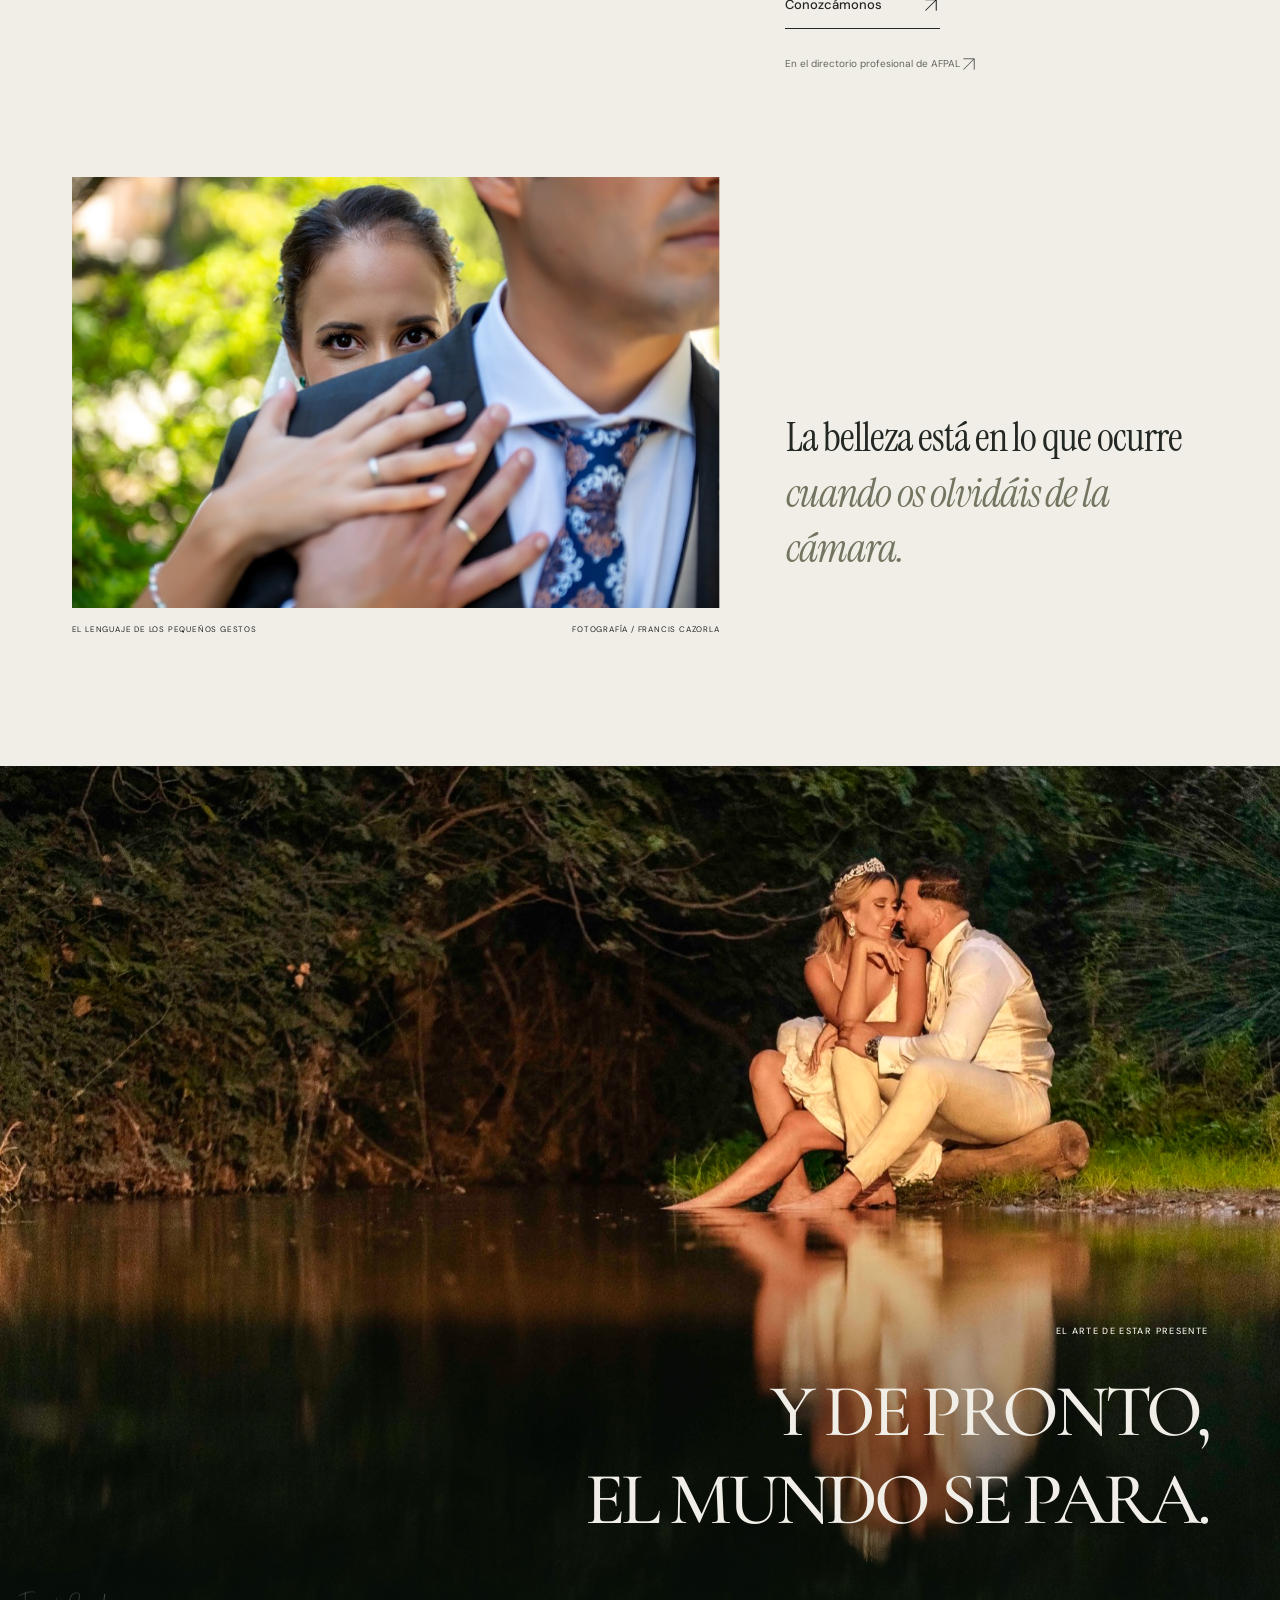
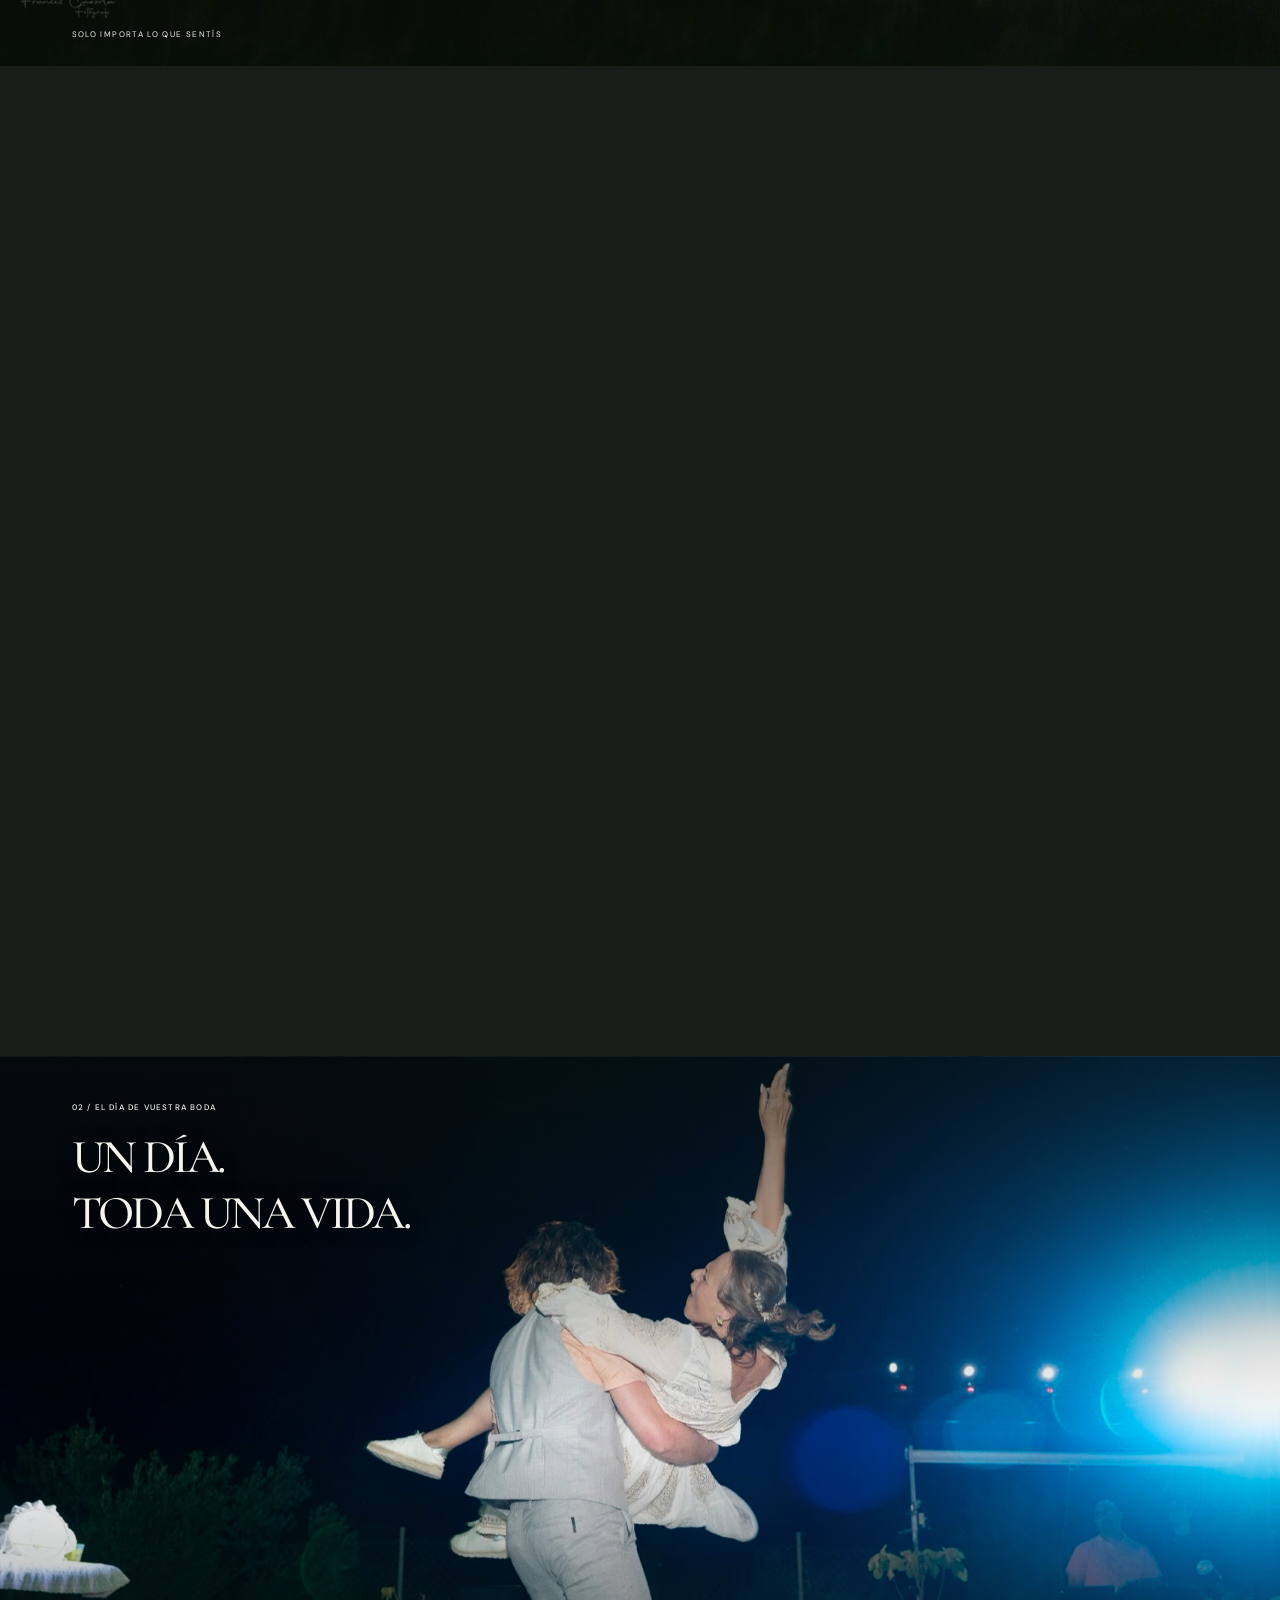
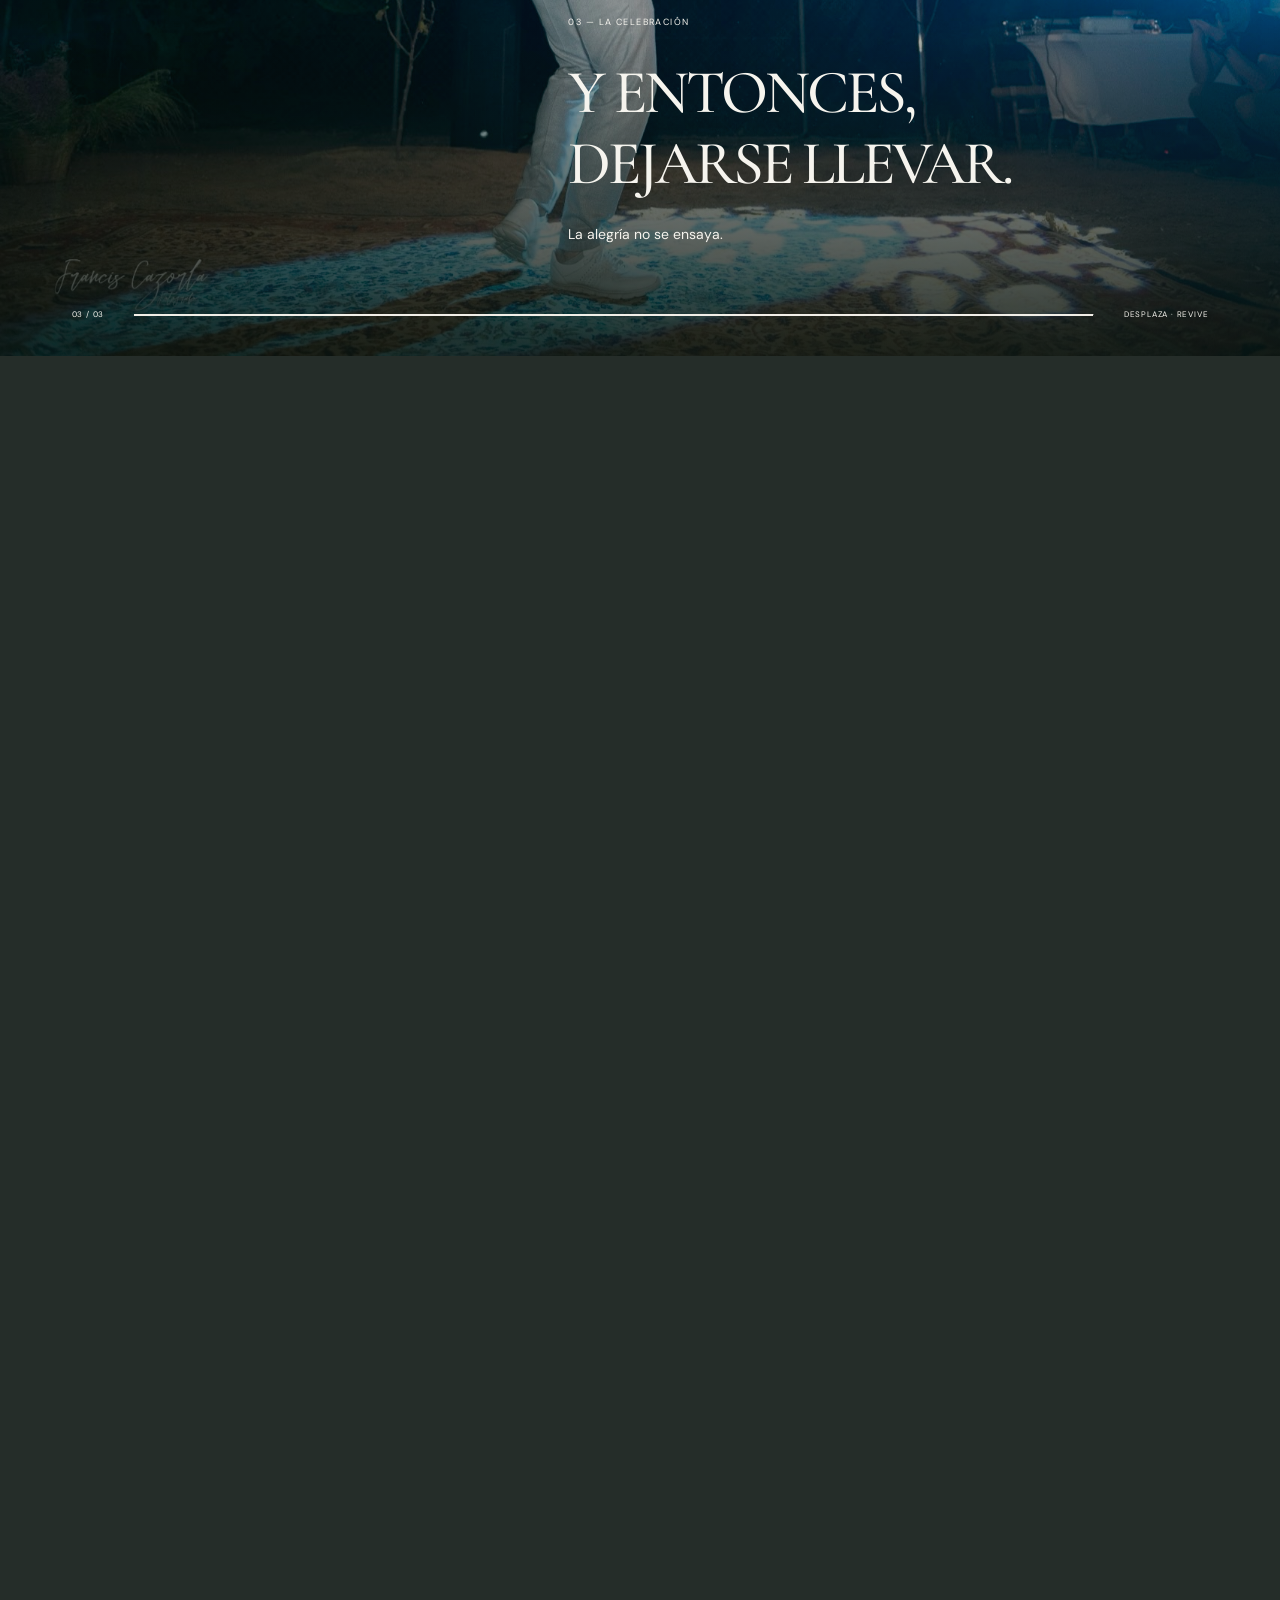
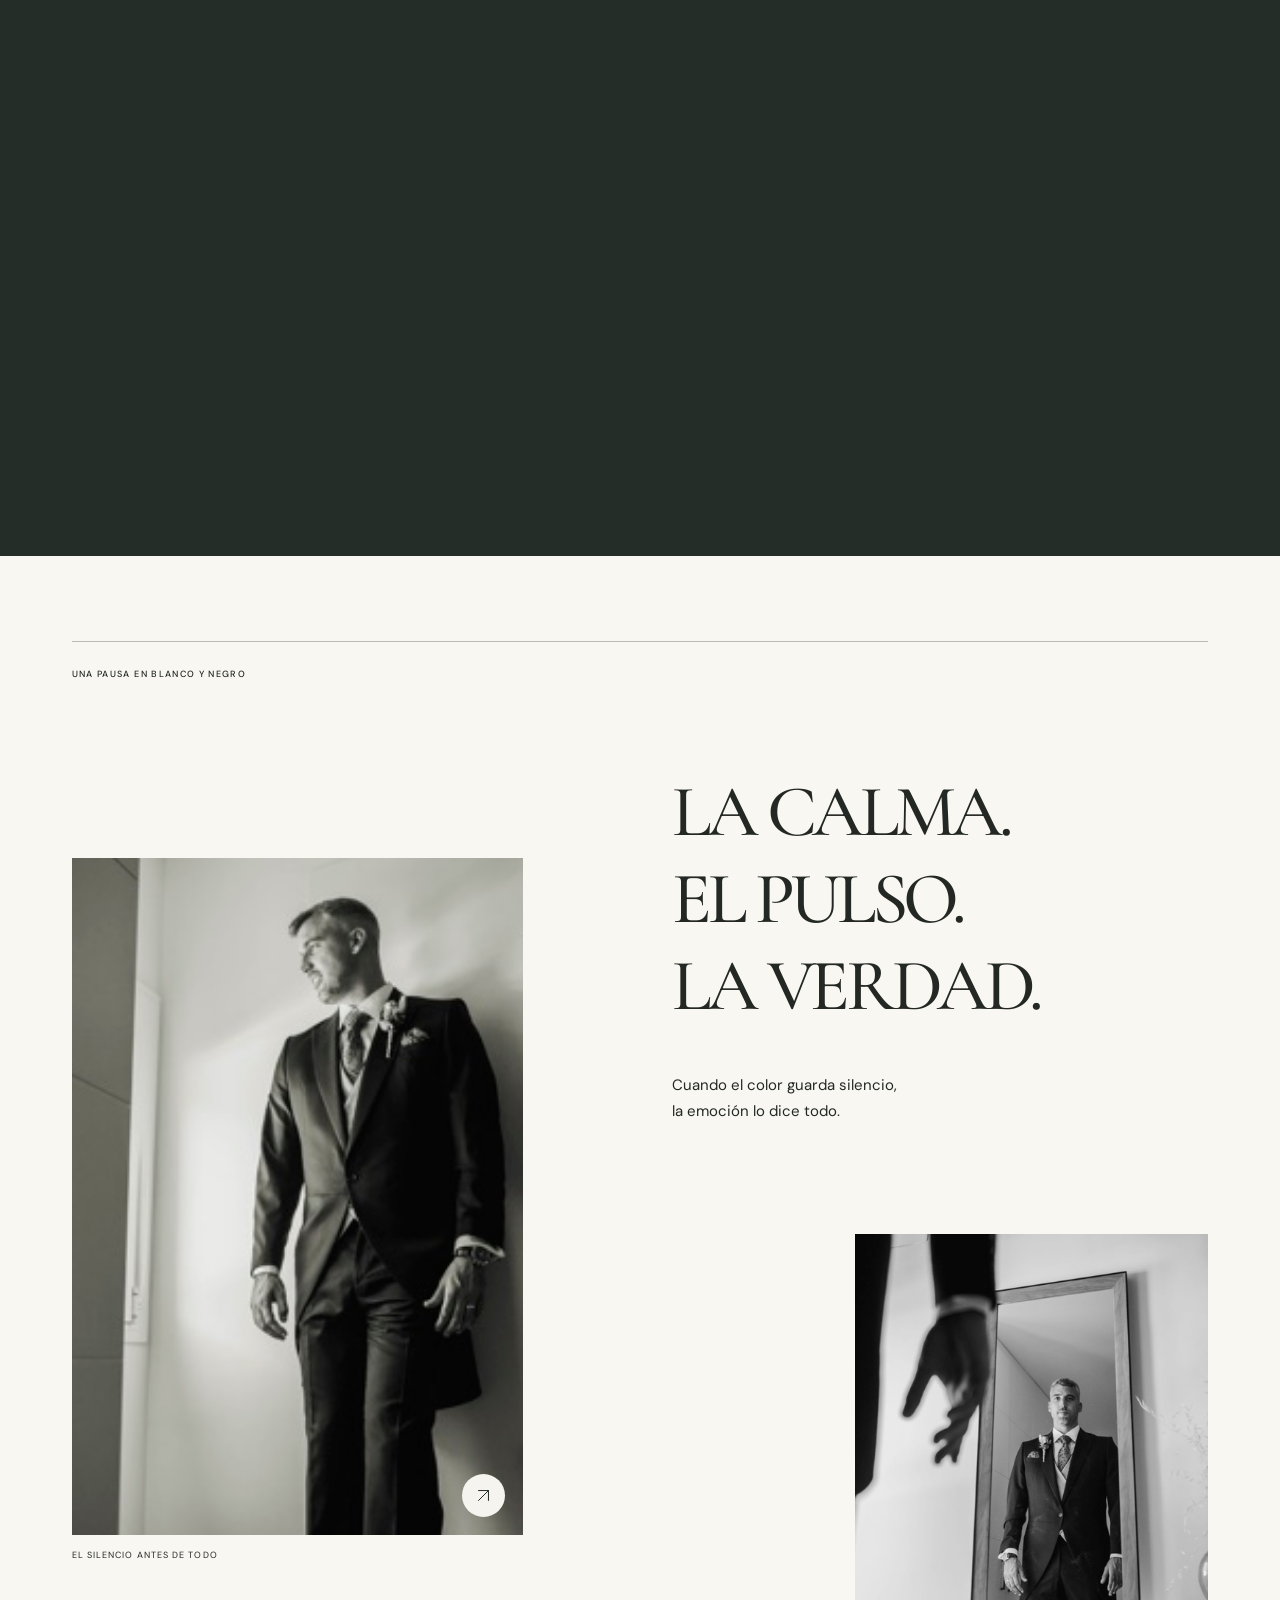
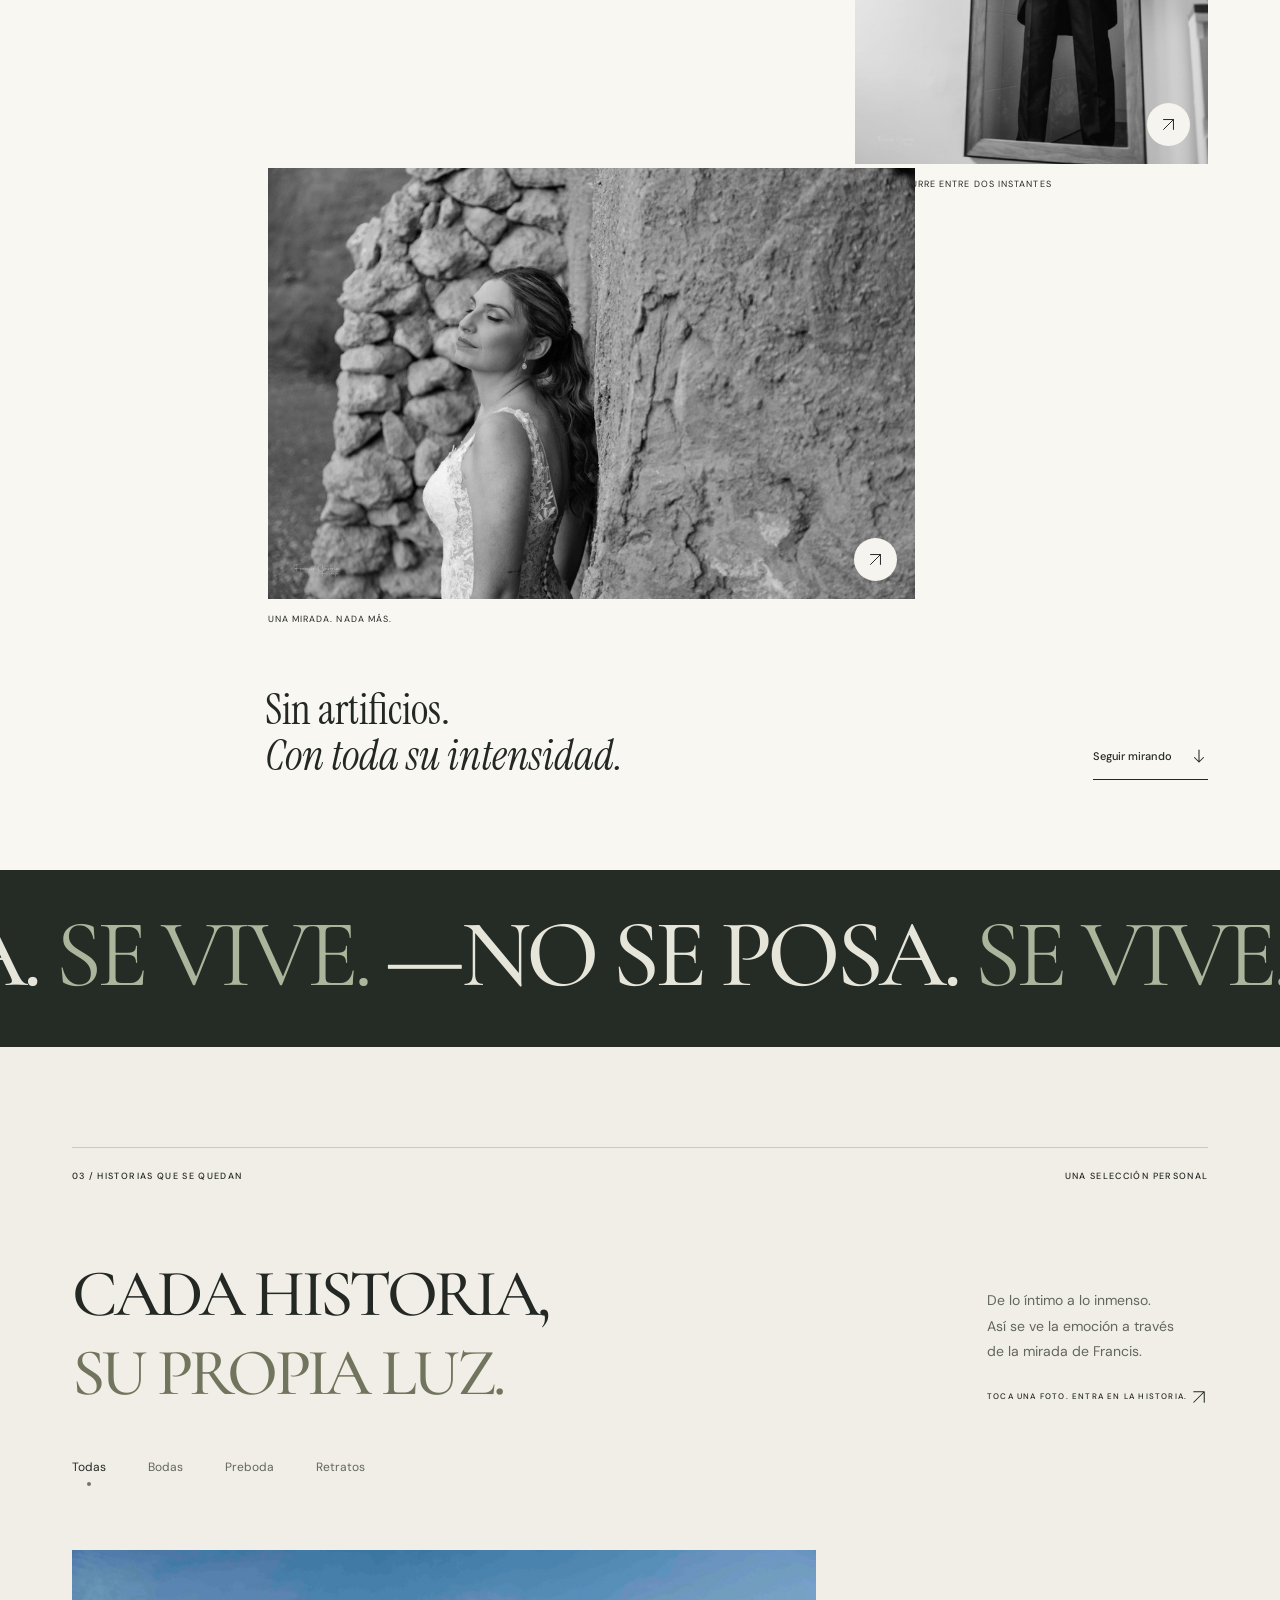
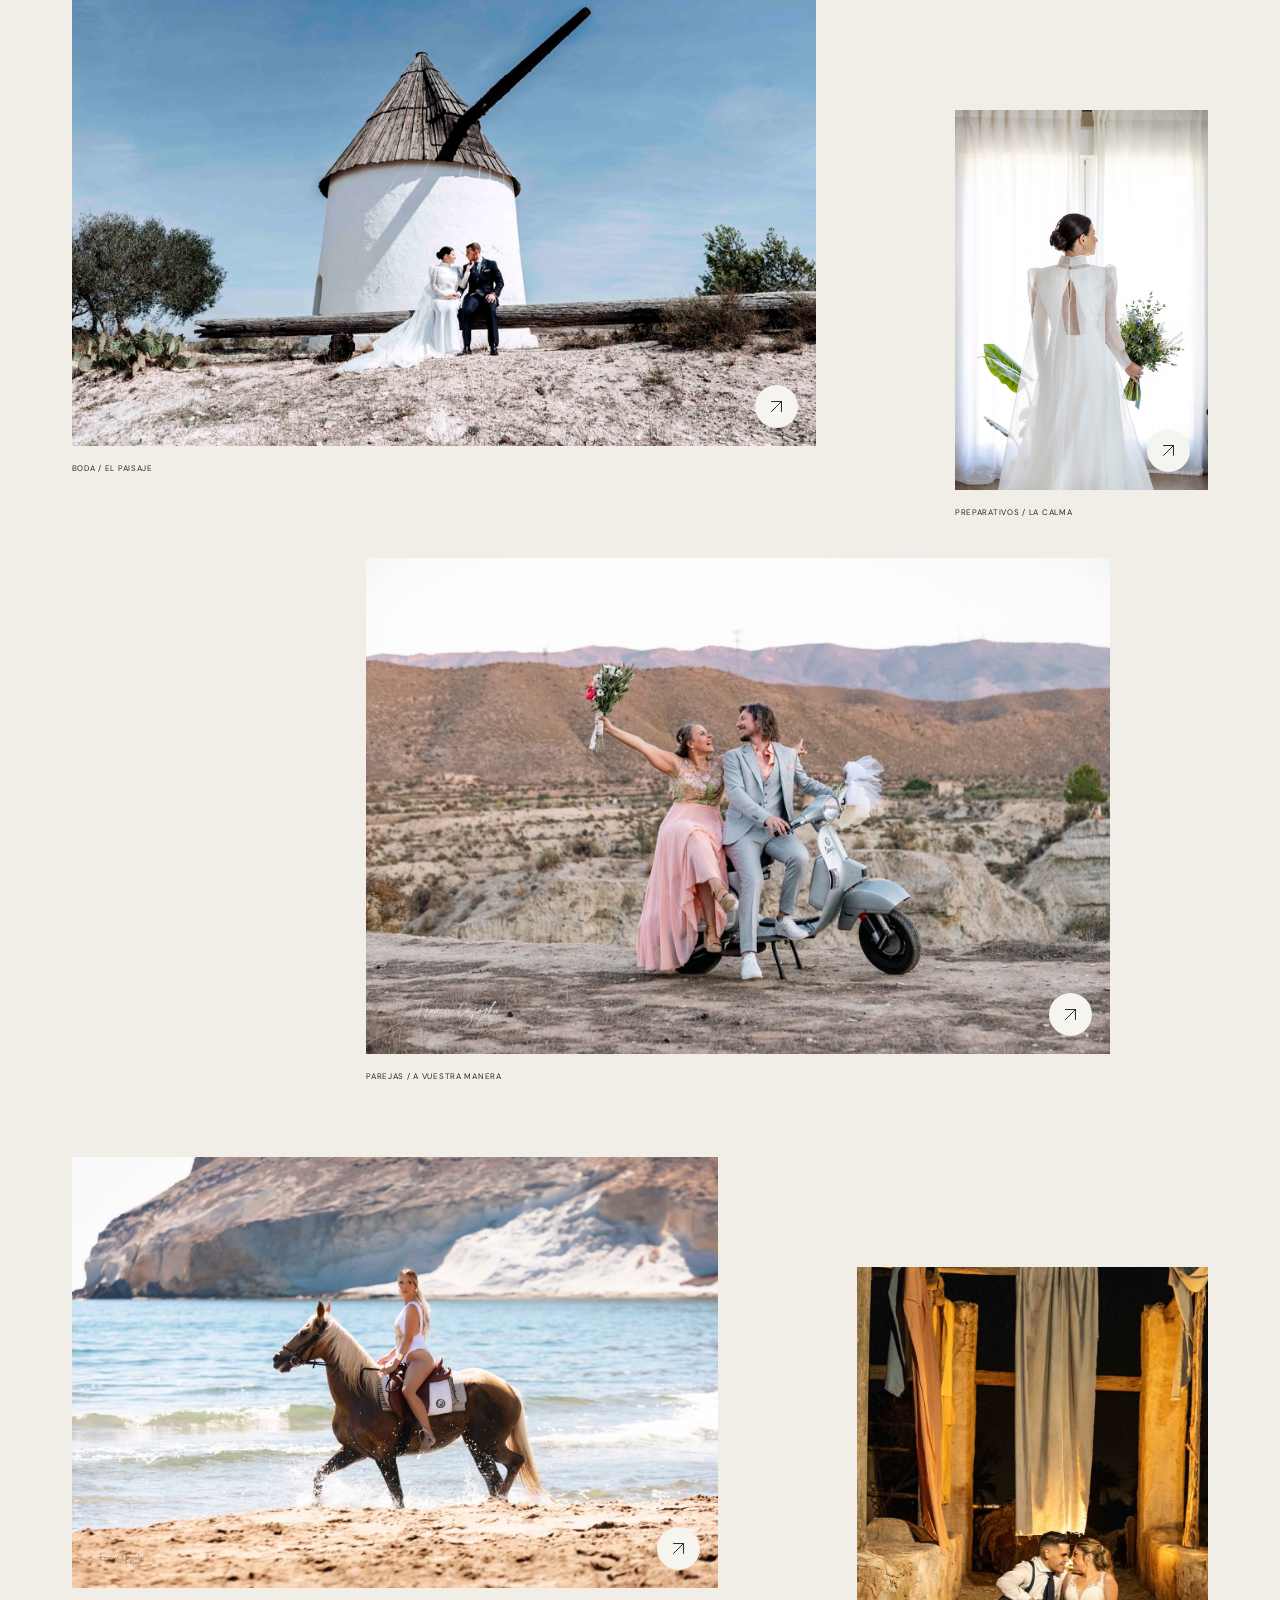
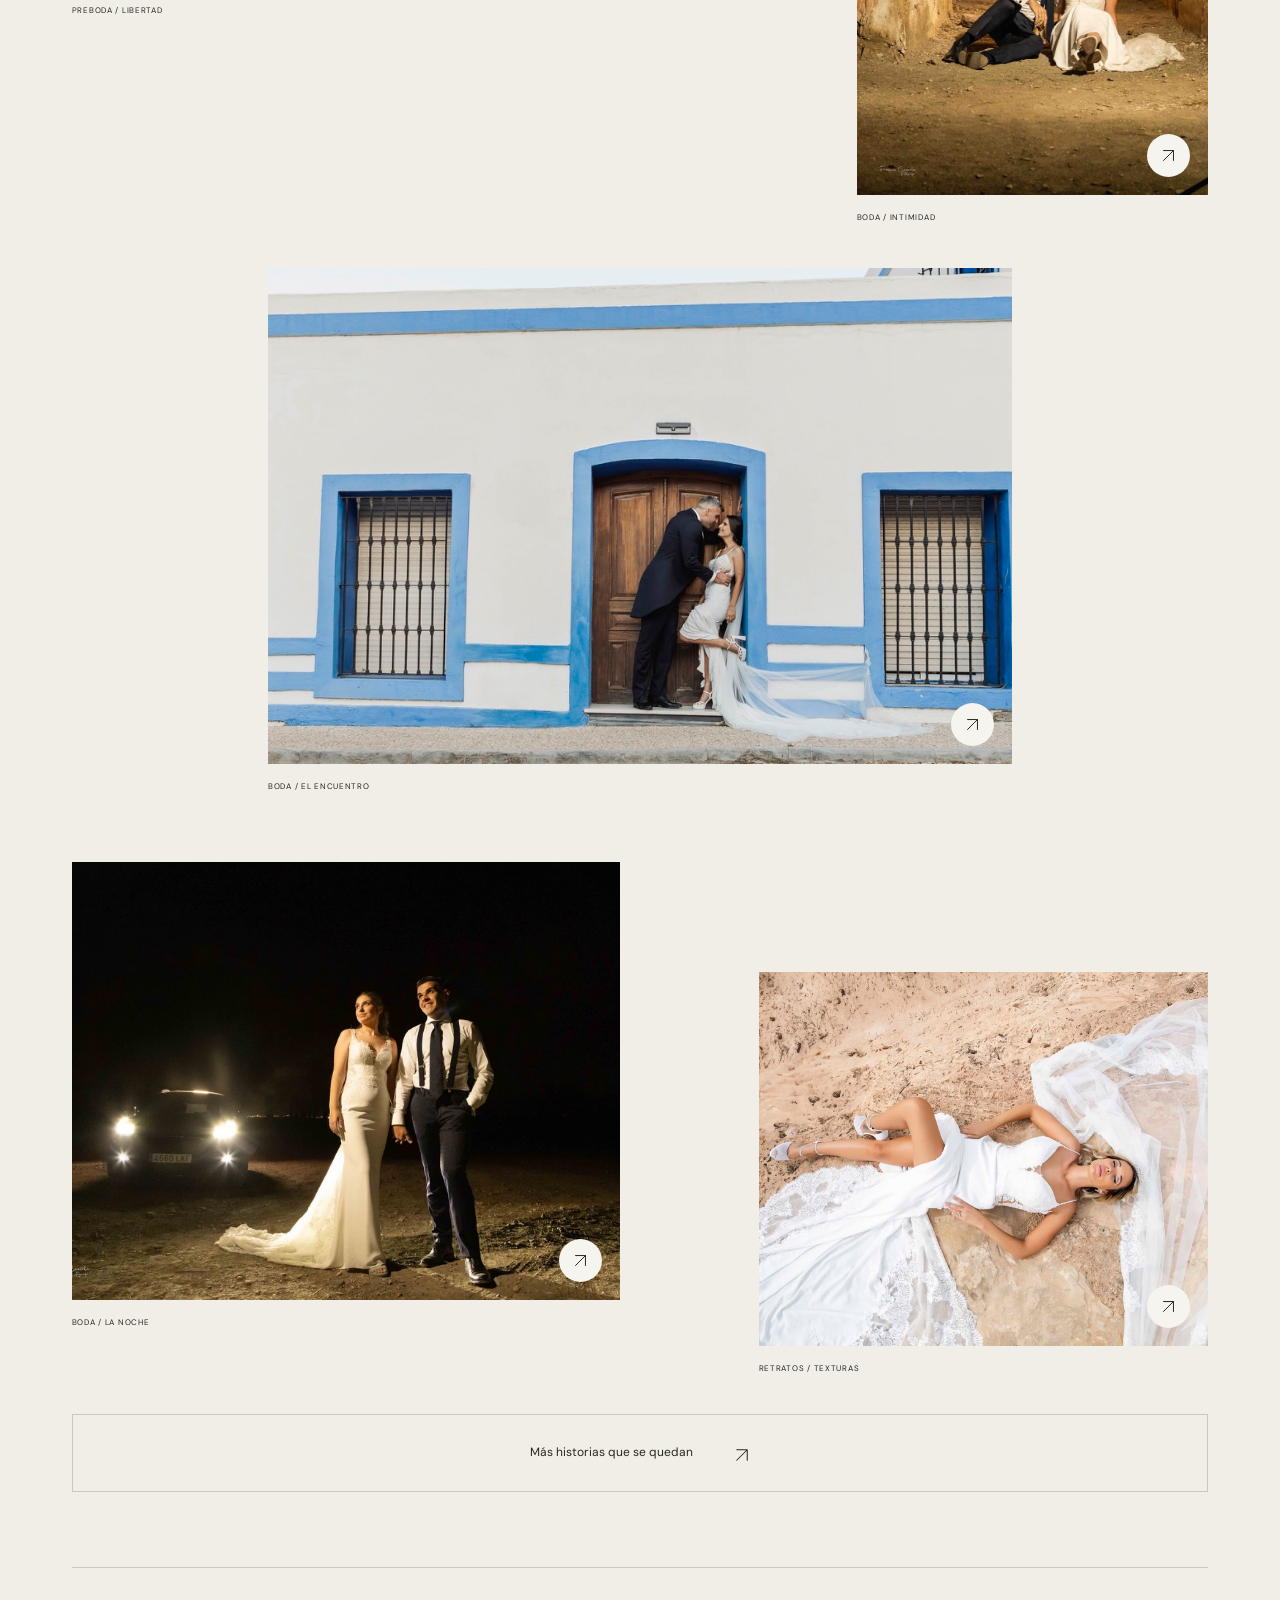
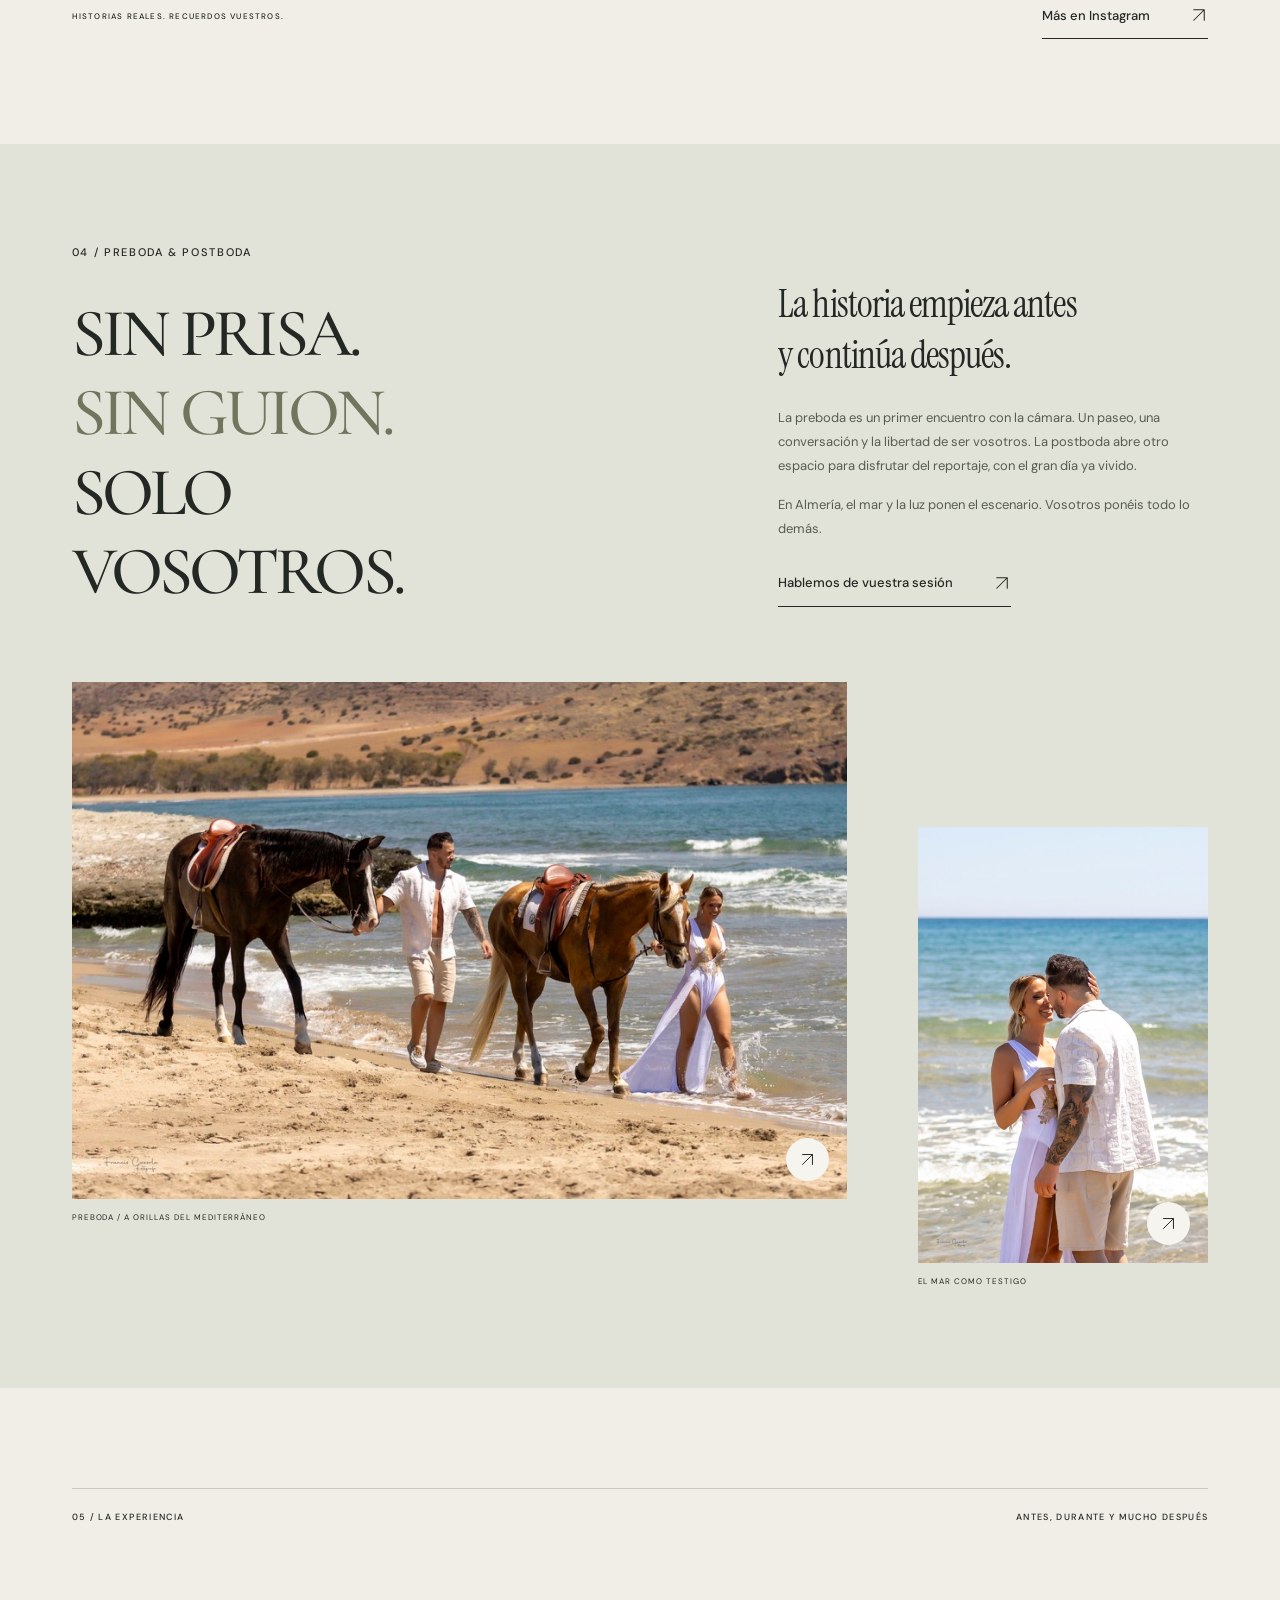
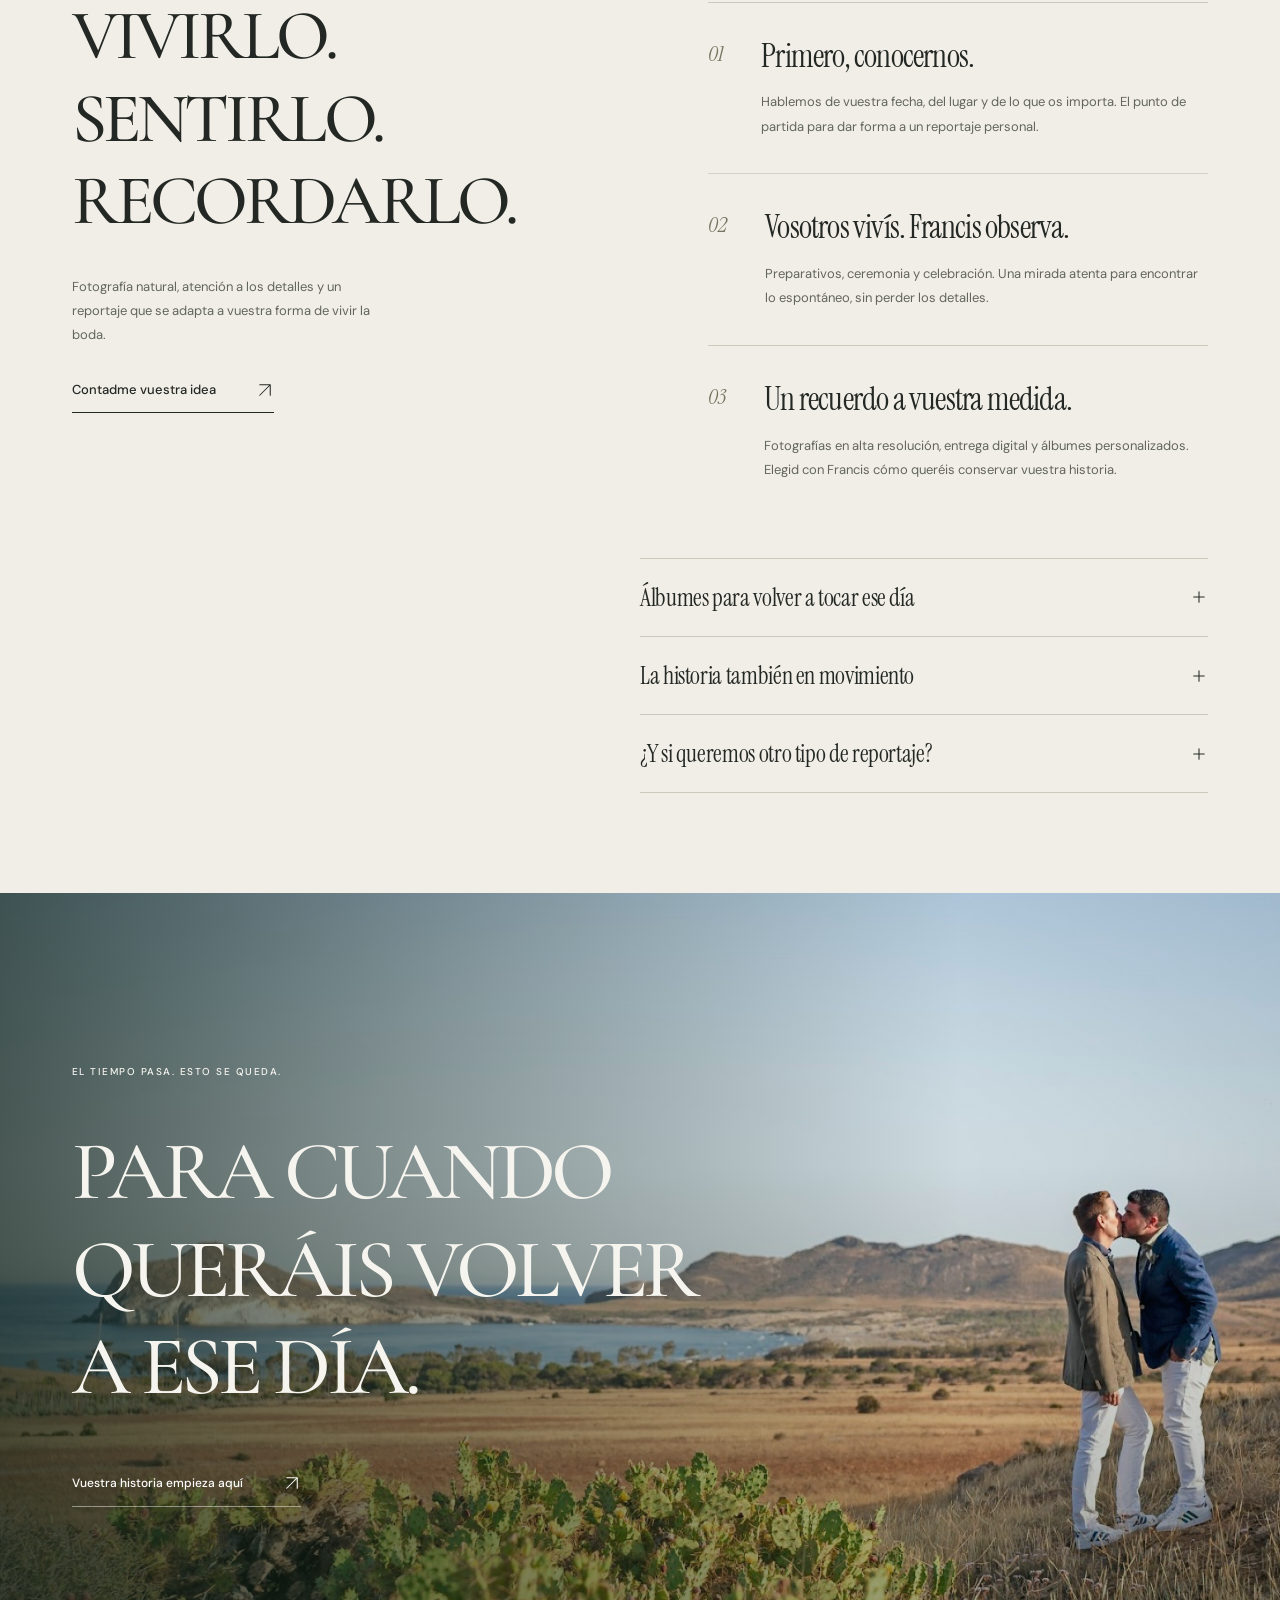
==== commit 0a1996bf: "Refinar iconos SVG y CTA móvil de la versión aprobada" ====
--- a/index.html
+++ b/index.html
@@ -27,6 +27,7 @@
   <link rel="stylesheet" href="css/editorial.css">
   <link rel="stylesheet" href="css/typography.css">
   <link rel="stylesheet" href="css/cover-editorial.css">
+  <link rel="stylesheet" href="css/ui-refinements.css">
   <script type="application/ld+json" id="business-schema">
   {"@context":"https://schema.org","@type":"ProfessionalService","name":"Francis Cazorla Fotógrafo","description":"Fotografía de bodas, preboda y postboda en Almería. Álbumes personalizados y entrega digital.","telephone":"+34722460059","areaServed":{"@type":"AdministrativeArea","name":"Almería"},"sameAs":["https://www.instagram.com/franciscazorlaphoto/","https://www.bodas.net/fotografos/fotografo-francis-cazorla--e15176","https://linktr.ee/Franciscazorlafotografo"]}
   </script>
@@ -34,14 +35,15 @@
   <script src="js/app.js?v=2" defer></script>
   <script src="js/typography.js" defer></script>
   <script src="js/cover-editorial.js" defer></script>
+  <script src="js/ui-refinements.js" defer></script>
 </head>
 <body class="cover-editorial">
 <a class="skip-link" href="#contenido">Saltar al contenido</a>
 <header class="site-header" id="inicio">
-  <a class="brand" href="#inicio" aria-label="Francis Cazorla Fotógrafo, inicio"><span class="brand-seal" aria-hidden="true">fc<span>✳</span></span><span class="brand-wordmark">Francis Cazorla<small>FOTOGRAFÍA · ALMERÍA</small></span></a>
+  <a class="brand" href="#inicio" aria-label="Francis Cazorla Fotógrafo, inicio"><span class="brand-seal" aria-hidden="true">fc</span><span class="brand-wordmark">Francis Cazorla<small>FOTOGRAFÍA · ALMERÍA</small></span></a>
   <button class="menu-toggle" type="button" aria-controls="navigation" aria-expanded="false"><span>Menú</span><i aria-hidden="true"></i></button>
   <nav id="navigation" class="navigation" aria-label="Navegación principal">
-    <a href="#mirada">La mirada</a><a href="#historias">Historias</a><a href="#portfolio">Portfolio</a><a href="#experiencia">La experiencia</a><a href="#contacto" class="nav-contact">Hablemos <span aria-hidden="true">↗</span></a>
+    <a href="#mirada">La mirada</a><a href="#historias">Historias</a><a href="#portfolio">Portfolio</a><a href="#experiencia">La experiencia</a><a href="#contacto" class="nav-contact">Hablemos <span aria-hidden="true"><svg class="ui-icon" xmlns="http://www.w3.org/2000/svg" viewBox="0 0 24 24" fill="none" stroke="currentColor" stroke-width="1.4" stroke-linecap="round" stroke-linejoin="round" aria-hidden="true" focusable="false"><path d="M5 19 19 5M5 5h14v14"/></svg></span></a>
   </nav>
 </header>
 <main id="contenido">
@@ -51,20 +53,20 @@
     </div>
     <div class="hero-shade"></div>
     <div class="hero-copy">
-      <p class="eyebrow hero-kicker"><span class="tiny-star" aria-hidden="true">✳</span> FOTÓGRAFO DE BODAS EN ALMERÍA</p>
+      <p class="eyebrow hero-kicker"><span class="tiny-star" aria-hidden="true"></span> FOTÓGRAFO DE BODAS EN ALMERÍA</p>
       <h1 id="hero-title"><span class="visually-hidden">Francis Cazorla, fotógrafo de bodas en Almería. </span><span class="hero-phrase"><span class="hero-prefix">Lo que se</span><span class="hero-tail"> siente.</span></span><br><em class="hero-phrase"><span class="hero-prefix">Lo que se</span><span class="hero-tail"> queda.</span></em></h1>
       <p class="hero-description">El día pasa. La emoción permanece.<br>Fotografías para volver a vivirlo.</p>
-      <a class="text-link light" href="#portfolio">Explorar las historias <span aria-hidden="true">↗</span></a>
+      <a class="text-link light" href="#portfolio">Explorar las historias <span aria-hidden="true"><svg class="ui-icon" xmlns="http://www.w3.org/2000/svg" viewBox="0 0 24 24" fill="none" stroke="currentColor" stroke-width="1.4" stroke-linecap="round" stroke-linejoin="round" aria-hidden="true" focusable="false"><path d="M5 19 19 5M5 5h14v14"/></svg></span></a>
     </div>
-    <div class="hero-bottom"><span>FRANCIS CAZORLA <b>—</b> FOTOGRAFÍA CON ALMA</span><a href="#mirada" class="scroll-cue" aria-label="Descubrir la mirada de Francis"><span>DESLIZA PARA SENTIR</span><i aria-hidden="true">↓</i></a><span class="hero-location">ALMERÍA, MEDITERRÁNEO</span></div>
+    <div class="hero-bottom"><span>FRANCIS CAZORLA <b>—</b> FOTOGRAFÍA CON ALMA</span><a href="#mirada" class="scroll-cue" aria-label="Descubrir la mirada de Francis"><span>DESLIZA PARA SENTIR</span><i aria-hidden="true"><svg class="ui-icon" xmlns="http://www.w3.org/2000/svg" viewBox="0 0 24 24" fill="none" stroke="currentColor" stroke-width="1.4" stroke-linecap="round" stroke-linejoin="round" aria-hidden="true" focusable="false"><path d="M12 4v16m-6-6 6 6 6-6"/></svg></i></a><span class="hero-location">ALMERÍA, MEDITERRÁNEO</span></div>
     <span class="hero-side" aria-hidden="true">UN INSTANTE. PARA SIEMPRE.</span>
   </section>
 
   <section class="intro section-wrap" id="mirada" aria-labelledby="intro-title">
     <div class="section-line"><span class="eyebrow">01 / LA MIRADA</span><span class="eyebrow">SENSIBILIDAD, LUZ Y VERDAD</span></div>
     <div class="intro-layout">
-      <div class="intro-heading" data-reveal><span class="ornament" aria-hidden="true">✳</span><h2 id="intro-title">Hay cosas que<br>solo se pueden<br><em>sentir.</em></h2></div>
-      <div class="intro-right"><p class="large-copy" data-reveal>Una mirada que lo dice todo.<br>Un abrazo que detiene el tiempo.<br>Y vosotros, siendo vosotros.</p><div class="intro-note" data-reveal><span class="mini-rule"></span><div><h3>Detrás de la cámara, Francis.</h3><p>Fotógrafo profesional en Almería. Su trabajo une fotografía de autor y una mirada documental: estar cerca, observar y encontrar lo extraordinario en un gesto espontáneo.</p><p>Cada pareja trae una historia distinta. El reportaje también debe serlo.</p><a class="text-link" href="#contacto">Conozcámonos <span aria-hidden="true">↗</span></a><a class="affiliation" href="https://www.afpal.org/asociados" target="_blank" rel="noopener noreferrer">En el directorio profesional de AFPAL ↗</a></div></div></div>
+      <div class="intro-heading" data-reveal><span class="ornament" aria-hidden="true"></span><h2 id="intro-title">Hay cosas que<br>solo se pueden<br><em>sentir.</em></h2></div>
+      <div class="intro-right"><p class="large-copy" data-reveal>Una mirada que lo dice todo.<br>Un abrazo que detiene el tiempo.<br>Y vosotros, siendo vosotros.</p><div class="intro-note" data-reveal><span class="mini-rule"></span><div><h3>Detrás de la cámara, Francis.</h3><p>Fotógrafo profesional en Almería. Su trabajo une fotografía de autor y una mirada documental: estar cerca, observar y encontrar lo extraordinario en un gesto espontáneo.</p><p>Cada pareja trae una historia distinta. El reportaje también debe serlo.</p><a class="text-link" href="#contacto">Conozcámonos <span aria-hidden="true"><svg class="ui-icon" xmlns="http://www.w3.org/2000/svg" viewBox="0 0 24 24" fill="none" stroke="currentColor" stroke-width="1.4" stroke-linecap="round" stroke-linejoin="round" aria-hidden="true" focusable="false"><path d="M5 19 19 5M5 5h14v14"/></svg></span></a><a class="affiliation" href="https://www.afpal.org/asociados" target="_blank" rel="noopener noreferrer">En el directorio profesional de AFPAL <svg class="ui-icon" xmlns="http://www.w3.org/2000/svg" viewBox="0 0 24 24" fill="none" stroke="currentColor" stroke-width="1.4" stroke-linecap="round" stroke-linejoin="round" aria-hidden="true" focusable="false"><path d="M5 19 19 5M5 5h14v14"/></svg></a></div></div></div>
     </div>
     <figure class="intro-image" data-reveal><img src="assets/img/retrato-manos-900.jpg" srcset="assets/img/retrato-manos-480.jpg 480w, assets/img/retrato-manos-900.jpg 900w, assets/img/retrato-manos-1800.jpg 1800w" sizes="(min-width:900px) 58vw, 92vw" width="1800" height="1198" loading="lazy" decoding="async" alt="La mirada de una novia sobre el hombro de su pareja, con las manos y la alianza en primer plano"><figcaption><span>EL LENGUAJE DE LOS PEQUEÑOS GESTOS</span><span>FOTOGRAFÍA / FRANCIS CAZORLA</span></figcaption></figure>
     <p class="intro-footnote">La belleza está en lo que ocurre<br><em>cuando os olvidáis de la cámara.</em></p>
@@ -92,65 +94,65 @@
 
 
   <section class="editorial-block section-wrap" id="editorial" aria-labelledby="editorial-title">
-    <div class="editorial-rule"><p class="eyebrow">UNA PAUSA EN BLANCO Y NEGRO</p><span aria-hidden="true">✳</span></div>
+    <div class="editorial-rule"><p class="eyebrow">UNA PAUSA EN BLANCO Y NEGRO</p><span aria-hidden="true"></span></div>
     <div class="editorial-spread">
       <div class="editorial-title" data-reveal><h2 id="editorial-title">La calma.<br>El pulso.<br><em>La verdad.</em></h2><p>Cuando el color guarda silencio,<br>la emoción lo dice todo.</p></div>
-      <figure class="editorial-photo editorial-one" data-reveal><a href="assets/img/novio-retrato-1800.jpg" data-lightbox data-caption="La espera · Retrato en blanco y negro"><img class="" src="assets/img/novio-retrato-900.jpg" srcset="assets/img/novio-retrato-480.jpg 480w, assets/img/novio-retrato-900.jpg 900w, assets/img/novio-retrato-1800.jpg 1800w" sizes="(min-width:900px) 36vw, 80vw" width="1800" height="1198" loading="lazy" decoding="async" alt="Retrato en blanco y negro del novio junto a una ventana, vestido para su boda"><span class="image-open" aria-hidden="true">↗</span></a><figcaption>EL SILENCIO ANTES DE TODO</figcaption></figure>
-      <figure class="editorial-photo editorial-two" data-reveal><a href="assets/img/preparativos-novio-1800.jpg" data-lightbox data-caption="Preparativos · El instante antes"><img class="monochrome" src="assets/img/preparativos-novio-900.jpg" srcset="assets/img/preparativos-novio-480.jpg 480w, assets/img/preparativos-novio-900.jpg 900w, assets/img/preparativos-novio-1800.jpg 1198w" sizes="(min-width:900px) 25vw, 66vw" width="1198" height="1800" loading="lazy" decoding="async" alt="El novio reflejado en un espejo durante sus preparativos, presentado en blanco y negro"><span class="image-open" aria-hidden="true">↗</span></a><figcaption>LO QUE OCURRE ENTRE DOS INSTANTES</figcaption></figure>
-      <figure class="editorial-photo editorial-three" data-reveal><a href="assets/img/novia-muro-piedra-1800.jpg" data-lightbox data-caption="Retrato · Luz y textura"><img class="monochrome" src="assets/img/novia-muro-piedra-900.jpg" srcset="assets/img/novia-muro-piedra-480.jpg 480w, assets/img/novia-muro-piedra-900.jpg 900w, assets/img/novia-muro-piedra-1800.jpg 1800w" sizes="(min-width:900px) 58vw, 90vw" width="1800" height="1199" loading="lazy" decoding="async" alt="Retrato de una novia junto a un muro de piedra, con tratamiento editorial en blanco y negro"><span class="image-open" aria-hidden="true">↗</span></a><figcaption>UNA MIRADA. NADA MÁS.</figcaption></figure>
+      <figure class="editorial-photo editorial-one" data-reveal><a href="assets/img/novio-retrato-1800.jpg" data-lightbox data-caption="La espera · Retrato en blanco y negro"><img class="" src="assets/img/novio-retrato-900.jpg" srcset="assets/img/novio-retrato-480.jpg 480w, assets/img/novio-retrato-900.jpg 900w, assets/img/novio-retrato-1800.jpg 1800w" sizes="(min-width:900px) 36vw, 80vw" width="1800" height="1198" loading="lazy" decoding="async" alt="Retrato en blanco y negro del novio junto a una ventana, vestido para su boda"><span class="image-open" aria-hidden="true"><svg class="ui-icon" xmlns="http://www.w3.org/2000/svg" viewBox="0 0 24 24" fill="none" stroke="currentColor" stroke-width="1.4" stroke-linecap="round" stroke-linejoin="round" aria-hidden="true" focusable="false"><path d="M5 19 19 5M5 5h14v14"/></svg></span></a><figcaption>EL SILENCIO ANTES DE TODO</figcaption></figure>
+      <figure class="editorial-photo editorial-two" data-reveal><a href="assets/img/preparativos-novio-1800.jpg" data-lightbox data-caption="Preparativos · El instante antes"><img class="monochrome" src="assets/img/preparativos-novio-900.jpg" srcset="assets/img/preparativos-novio-480.jpg 480w, assets/img/preparativos-novio-900.jpg 900w, assets/img/preparativos-novio-1800.jpg 1198w" sizes="(min-width:900px) 25vw, 66vw" width="1198" height="1800" loading="lazy" decoding="async" alt="El novio reflejado en un espejo durante sus preparativos, presentado en blanco y negro"><span class="image-open" aria-hidden="true"><svg class="ui-icon" xmlns="http://www.w3.org/2000/svg" viewBox="0 0 24 24" fill="none" stroke="currentColor" stroke-width="1.4" stroke-linecap="round" stroke-linejoin="round" aria-hidden="true" focusable="false"><path d="M5 19 19 5M5 5h14v14"/></svg></span></a><figcaption>LO QUE OCURRE ENTRE DOS INSTANTES</figcaption></figure>
+      <figure class="editorial-photo editorial-three" data-reveal><a href="assets/img/novia-muro-piedra-1800.jpg" data-lightbox data-caption="Retrato · Luz y textura"><img class="monochrome" src="assets/img/novia-muro-piedra-900.jpg" srcset="assets/img/novia-muro-piedra-480.jpg 480w, assets/img/novia-muro-piedra-900.jpg 900w, assets/img/novia-muro-piedra-1800.jpg 1800w" sizes="(min-width:900px) 58vw, 90vw" width="1800" height="1199" loading="lazy" decoding="async" alt="Retrato de una novia junto a un muro de piedra, con tratamiento editorial en blanco y negro"><span class="image-open" aria-hidden="true"><svg class="ui-icon" xmlns="http://www.w3.org/2000/svg" viewBox="0 0 24 24" fill="none" stroke="currentColor" stroke-width="1.4" stroke-linecap="round" stroke-linejoin="round" aria-hidden="true" focusable="false"><path d="M5 19 19 5M5 5h14v14"/></svg></span></a><figcaption>UNA MIRADA. NADA MÁS.</figcaption></figure>
     </div>
-    <div class="editorial-end"><p>Sin artificios.<br><em>Con toda su intensidad.</em></p><a class="text-link" href="#portfolio">Seguir mirando <span aria-hidden="true">↓</span></a></div>
+    <div class="editorial-end"><p>Sin artificios.<br><em>Con toda su intensidad.</em></p><a class="text-link" href="#portfolio">Seguir mirando <span aria-hidden="true"><svg class="ui-icon" xmlns="http://www.w3.org/2000/svg" viewBox="0 0 24 24" fill="none" stroke="currentColor" stroke-width="1.4" stroke-linecap="round" stroke-linejoin="round" aria-hidden="true" focusable="false"><path d="M12 4v16m-6-6 6 6 6-6"/></svg></span></a></div>
   </section>
   <div class="type-ribbon" aria-hidden="true"><div><span>No se posa. <em>Se vive.</em> — </span><span>No se posa. <em>Se vive.</em> — </span><span>No se posa. <em>Se vive.</em> — </span></div></div>
 
   <section class="portfolio section-wrap" id="portfolio" aria-labelledby="portfolio-title">
     <div class="section-line"><span class="eyebrow">03 / HISTORIAS QUE SE QUEDAN</span><span class="eyebrow">UNA SELECCIÓN PERSONAL</span></div>
-    <div class="portfolio-header"><h2 id="portfolio-title" data-reveal>Cada historia,<br><em>su propia luz.</em></h2><div class="portfolio-aside" data-reveal><p>De lo íntimo a lo inmenso.<br>Así se ve la emoción a través<br>de la mirada de Francis.</p><span class="eyebrow">TOCA UNA FOTO. ENTRA EN LA HISTORIA. ↗</span></div></div>
+    <div class="portfolio-header"><h2 id="portfolio-title" data-reveal>Cada historia,<br><em>su propia luz.</em></h2><div class="portfolio-aside" data-reveal><p>De lo íntimo a lo inmenso.<br>Así se ve la emoción a través<br>de la mirada de Francis.</p><span class="eyebrow">TOCA UNA FOTO. ENTRA EN LA HISTORIA. <svg class="ui-icon" xmlns="http://www.w3.org/2000/svg" viewBox="0 0 24 24" fill="none" stroke="currentColor" stroke-width="1.4" stroke-linecap="round" stroke-linejoin="round" aria-hidden="true" focusable="false"><path d="M5 19 19 5M5 5h14v14"/></svg></span></div></div>
     <div class="portfolio-tools"><div class="filters" aria-label="Filtrar fotografías" hidden><button type="button" data-filter="all" aria-pressed="true">Todas</button><button type="button" data-filter="boda" aria-pressed="false">Bodas</button><button type="button" data-filter="preboda" aria-pressed="false">Preboda</button><button type="button" data-filter="retrato" aria-pressed="false">Retratos</button></div><p class="portfolio-status visually-hidden" aria-live="polite"></p></div>
     <div class="portfolio-grid">
-<figure class="portfolio-item item-1" data-category="boda" data-reveal><a href="assets/img/novios-molino-1800.jpg" data-lightbox data-caption="Un lugar, una historia"><img class="" src="assets/img/novios-molino-900.jpg" srcset="assets/img/novios-molino-480.jpg 480w, assets/img/novios-molino-900.jpg 900w, assets/img/novios-molino-1800.jpg 1800w" sizes="(min-width:900px) 55vw, 92vw" width="1800" height="1199" loading="lazy" decoding="async" alt="Una pareja de novios al pie de un molino blanco bajo el cielo azul"><span class="image-open" aria-hidden="true">↗</span><span class="photo-title" aria-hidden="true">Un lugar, una historia</span></a><figcaption><span>BODA / EL PAISAJE</span></figcaption></figure>
-<figure class="portfolio-item item-2" data-category="boda" data-reveal><a href="assets/img/preparativos-novia-1800.jpg" data-lightbox data-caption="Antes de todo"><img class="" src="assets/img/preparativos-novia-900.jpg" srcset="assets/img/preparativos-novia-480.jpg 480w, assets/img/preparativos-novia-900.jpg 900w, assets/img/preparativos-novia-1800.jpg 1200w" sizes="(min-width:900px) 55vw, 92vw" width="1200" height="1800" loading="lazy" decoding="async" alt="La novia de espaldas junto a una ventana durante sus preparativos"><span class="image-open" aria-hidden="true">↗</span><span class="photo-title" aria-hidden="true">Antes de todo</span></a><figcaption><span>PREPARATIVOS / LA CALMA</span></figcaption></figure>
-<figure class="portfolio-item item-3" data-category="boda" data-reveal><a href="assets/img/novios-vespa-1800.jpg" data-lightbox data-caption="El viaje es juntos"><img class="" src="assets/img/novios-vespa-900.jpg" srcset="assets/img/novios-vespa-480.jpg 480w, assets/img/novios-vespa-900.jpg 900w, assets/img/novios-vespa-1800.jpg 1800w" sizes="(min-width:900px) 55vw, 92vw" width="1800" height="1199" loading="lazy" decoding="async" alt="Una pareja junto a una Vespa en un paisaje abierto"><span class="image-open" aria-hidden="true">↗</span><span class="photo-title" aria-hidden="true">El viaje es juntos</span></a><figcaption><span>PAREJAS / A VUESTRA MANERA</span></figcaption></figure>
-<figure class="portfolio-item item-4" data-category="preboda" data-reveal><a href="assets/img/preboda-caballo-playa-1800.jpg" data-lightbox data-caption="Sin más planes que el mar"><img class="" src="assets/img/preboda-caballo-playa-900.jpg" srcset="assets/img/preboda-caballo-playa-480.jpg 480w, assets/img/preboda-caballo-playa-900.jpg 900w, assets/img/preboda-caballo-playa-1800.jpg 1800w" sizes="(min-width:900px) 55vw, 92vw" width="1800" height="1199" loading="lazy" decoding="async" alt="Una mujer a caballo a la orilla del mar durante su preboda"><span class="image-open" aria-hidden="true">↗</span><span class="photo-title" aria-hidden="true">Sin más planes que el mar</span></a><figcaption><span>PREBODA / LIBERTAD</span></figcaption></figure>
-<figure class="portfolio-item item-5" data-category="boda" data-reveal><a href="assets/img/novios-rincon-rustico-1800.jpg" data-lightbox data-caption="Un lugar para dos"><img class="" src="assets/img/novios-rincon-rustico-900.jpg" srcset="assets/img/novios-rincon-rustico-480.jpg 479w, assets/img/novios-rincon-rustico-900.jpg 900w, assets/img/novios-rincon-rustico-1800.jpg 1199w" sizes="(min-width:900px) 55vw, 92vw" width="1199" height="1800" loading="lazy" decoding="async" alt="Una pareja de novios sentada en un rincón rústico bajo una luz cálida"><span class="image-open" aria-hidden="true">↗</span><span class="photo-title" aria-hidden="true">Un lugar para dos</span></a><figcaption><span>BODA / INTIMIDAD</span></figcaption></figure>
-<figure class="portfolio-item item-6" data-category="boda" data-reveal><a href="assets/img/novios-puerta-azul-1800.jpg" data-lightbox data-caption="Los pequeños refugios"><img class="" src="assets/img/novios-puerta-azul-900.jpg" srcset="assets/img/novios-puerta-azul-480.jpg 480w, assets/img/novios-puerta-azul-900.jpg 900w, assets/img/novios-puerta-azul-1800.jpg 1800w" sizes="(min-width:900px) 55vw, 92vw" width="1800" height="1200" loading="lazy" decoding="async" alt="Una pareja de novios se abraza en una puerta azul de una fachada blanca"><span class="image-open" aria-hidden="true">↗</span><span class="photo-title" aria-hidden="true">Los pequeños refugios</span></a><figcaption><span>BODA / EL ENCUENTRO</span></figcaption></figure>
-<figure class="portfolio-item item-7" data-category="boda" data-reveal><a href="assets/img/novios-faros-noche-1800.jpg" data-lightbox data-caption="Cuando cae la noche"><img class="" src="assets/img/novios-faros-noche-900.jpg" srcset="assets/img/novios-faros-noche-480.jpg 480w, assets/img/novios-faros-noche-900.jpg 900w, assets/img/novios-faros-noche-1800.jpg 1800w" sizes="(min-width:900px) 55vw, 92vw" width="1800" height="1199" loading="lazy" decoding="async" alt="Una pareja de novios camina de noche ante los faros de un coche"><span class="image-open" aria-hidden="true">↗</span><span class="photo-title" aria-hidden="true">Cuando cae la noche</span></a><figcaption><span>BODA / LA NOCHE</span></figcaption></figure>
-<figure class="portfolio-item item-8" data-category="retrato" data-reveal><a href="assets/img/novia-velo-arena-1800.jpg" data-lightbox data-caption="La belleza del instante"><img class="" src="assets/img/novia-velo-arena-900.jpg" srcset="assets/img/novia-velo-arena-480.jpg 480w, assets/img/novia-velo-arena-900.jpg 900w, assets/img/novia-velo-arena-1800.jpg 1800w" sizes="(min-width:900px) 55vw, 92vw" width="1800" height="1199" loading="lazy" decoding="async" alt="Una novia recostada sobre la arena, rodeada por su velo blanco"><span class="image-open" aria-hidden="true">↗</span><span class="photo-title" aria-hidden="true">La belleza del instante</span></a><figcaption><span>RETRATOS / TEXTURAS</span></figcaption></figure>
-<figure class="portfolio-item item-9 portfolio-extra" data-category="boda" data-reveal><a href="assets/img/novios-campo-luz-1800.jpg" data-lightbox data-caption="La luz de estar juntos"><img class="" src="assets/img/novios-campo-luz-900.jpg" srcset="assets/img/novios-campo-luz-480.jpg 480w, assets/img/novios-campo-luz-900.jpg 900w, assets/img/novios-campo-luz-1800.jpg 1800w" sizes="(min-width:900px) 55vw, 92vw" width="1800" height="1199" loading="lazy" decoding="async" alt="Dos novios sentados juntos sobre un muro de piedra al atardecer"><span class="image-open" aria-hidden="true">↗</span><span class="photo-title" aria-hidden="true">La luz de estar juntos</span></a><figcaption><span>BODA / SER VOSOTROS</span></figcaption></figure>
-<figure class="portfolio-item item-10 portfolio-extra" data-category="boda" data-reveal><a href="assets/img/novios-coche-clasico-1800.jpg" data-lightbox data-caption="A vuestra manera"><img class="" src="assets/img/novios-coche-clasico-900.jpg" srcset="assets/img/novios-coche-clasico-480.jpg 480w, assets/img/novios-coche-clasico-900.jpg 900w, assets/img/novios-coche-clasico-1800.jpg 1800w" sizes="(min-width:900px) 55vw, 92vw" width="1800" height="1199" loading="lazy" decoding="async" alt="Una pareja de novios celebra su boda sobre un coche clásico azul"><span class="image-open" aria-hidden="true">↗</span><span class="photo-title" aria-hidden="true">A vuestra manera</span></a><figcaption><span>BODA / ESPONTANEIDAD</span></figcaption></figure>
-<figure class="portfolio-item item-11 portfolio-extra" data-category="retrato" data-reveal><a href="assets/img/abrazo-luz-dorada-1800.jpg" data-lightbox data-caption="Donde todo se detiene"><img class="" src="assets/img/abrazo-luz-dorada-900.jpg" srcset="assets/img/abrazo-luz-dorada-480.jpg 480w, assets/img/abrazo-luz-dorada-900.jpg 900w, assets/img/abrazo-luz-dorada-1800.jpg 1800w" sizes="(min-width:900px) 55vw, 92vw" width="1800" height="1199" loading="lazy" decoding="async" alt="Una pareja de novios abrazada con luz cálida"><span class="image-open" aria-hidden="true">↗</span><span class="photo-title" aria-hidden="true">Donde todo se detiene</span></a><figcaption><span>RETRATOS / CERCA</span></figcaption></figure>
-<figure class="portfolio-item item-12 portfolio-extra" data-category="boda" data-reveal><a href="assets/img/novios-iglesia-blanca-1800.jpg" data-lightbox data-caption="El sí, a vuestra manera"><img class="" src="assets/img/novios-iglesia-blanca-900.jpg" srcset="assets/img/novios-iglesia-blanca-480.jpg 480w, assets/img/novios-iglesia-blanca-900.jpg 900w, assets/img/novios-iglesia-blanca-1800.jpg 1800w" sizes="(min-width:900px) 55vw, 92vw" width="1800" height="1200" loading="lazy" decoding="async" alt="Una pareja frente a una iglesia de fachada clara y su campanario"><span class="image-open" aria-hidden="true">↗</span><span class="photo-title" aria-hidden="true">El sí, a vuestra manera</span></a><figcaption><span>BODA / LUZ MEDITERRÁNEA</span></figcaption></figure>
-<figure class="portfolio-item item-13 portfolio-extra" data-category="boda" data-reveal><a href="assets/img/novios-calle-blanca-1800.jpg" data-lightbox data-caption="Caminos que se encuentran"><img class="" src="assets/img/novios-calle-blanca-900.jpg" srcset="assets/img/novios-calle-blanca-480.jpg 480w, assets/img/novios-calle-blanca-900.jpg 900w, assets/img/novios-calle-blanca-1800.jpg 1800w" sizes="(min-width:900px) 55vw, 92vw" width="1800" height="1199" loading="lazy" decoding="async" alt="Una pareja camina por una calle de fachadas blancas junto a una montaña"><span class="image-open" aria-hidden="true">↗</span><span class="photo-title" aria-hidden="true">Caminos que se encuentran</span></a><figcaption><span>BODA / CAMINAR JUNTOS</span></figcaption></figure>
-<figure class="portfolio-item item-14 portfolio-extra" data-category="retrato" data-reveal><a href="assets/img/retrato-noche-1800.jpg" data-lightbox data-caption="Antes del beso"><img class="" src="assets/img/retrato-noche-900.jpg" srcset="assets/img/retrato-noche-480.jpg 480w, assets/img/retrato-noche-900.jpg 900w, assets/img/retrato-noche-1800.jpg 1800w" sizes="(min-width:900px) 55vw, 92vw" width="1800" height="1199" loading="lazy" decoding="async" alt="Un retrato muy cercano de los novios mirándose al caer la noche"><span class="image-open" aria-hidden="true">↗</span><span class="photo-title" aria-hidden="true">Antes del beso</span></a><figcaption><span>RETRATOS / COMPLICIDAD</span></figcaption></figure>
-<figure class="portfolio-item item-15 portfolio-extra" data-category="retrato" data-reveal><a href="assets/img/retrato-luz-calida-1800.jpg" data-lightbox data-caption="Toda la ternura"><img class="" src="assets/img/retrato-luz-calida-900.jpg" srcset="assets/img/retrato-luz-calida-480.jpg 480w, assets/img/retrato-luz-calida-900.jpg 900w, assets/img/retrato-luz-calida-1800.jpg 1800w" sizes="(min-width:900px) 55vw, 92vw" width="1800" height="1199" loading="lazy" decoding="async" alt="Una pareja de novios abrazada entre texturas naturales y luz cálida"><span class="image-open" aria-hidden="true">↗</span><span class="photo-title" aria-hidden="true">Toda la ternura</span></a><figcaption><span>RETRATOS / TERNURA</span></figcaption></figure>
-<figure class="portfolio-item item-16 portfolio-extra" data-category="boda" data-reveal><a href="assets/img/celebracion-novio-al-aire-1800.jpg" data-lightbox data-caption="La alegría se contagia"><img class="" src="assets/img/celebracion-novio-al-aire-900.jpg" srcset="assets/img/celebracion-novio-al-aire-480.jpg 480w, assets/img/celebracion-novio-al-aire-900.jpg 900w, assets/img/celebracion-novio-al-aire-1800.jpg 1800w" sizes="(min-width:900px) 55vw, 92vw" width="1800" height="1199" loading="lazy" decoding="async" alt="El novio lanzado al aire por sus invitados durante la celebración"><span class="image-open" aria-hidden="true">↗</span><span class="photo-title" aria-hidden="true">La alegría se contagia</span></a><figcaption><span>CELEBRACIÓN / SIN GUION</span></figcaption></figure>
+<figure class="portfolio-item item-1" data-category="boda" data-reveal><a href="assets/img/novios-molino-1800.jpg" data-lightbox data-caption="Un lugar, una historia"><img class="" src="assets/img/novios-molino-900.jpg" srcset="assets/img/novios-molino-480.jpg 480w, assets/img/novios-molino-900.jpg 900w, assets/img/novios-molino-1800.jpg 1800w" sizes="(min-width:900px) 55vw, 92vw" width="1800" height="1199" loading="lazy" decoding="async" alt="Una pareja de novios al pie de un molino blanco bajo el cielo azul"><span class="image-open" aria-hidden="true"><svg class="ui-icon" xmlns="http://www.w3.org/2000/svg" viewBox="0 0 24 24" fill="none" stroke="currentColor" stroke-width="1.4" stroke-linecap="round" stroke-linejoin="round" aria-hidden="true" focusable="false"><path d="M5 19 19 5M5 5h14v14"/></svg></span><span class="photo-title" aria-hidden="true">Un lugar, una historia</span></a><figcaption><span>BODA / EL PAISAJE</span></figcaption></figure>
+<figure class="portfolio-item item-2" data-category="boda" data-reveal><a href="assets/img/preparativos-novia-1800.jpg" data-lightbox data-caption="Antes de todo"><img class="" src="assets/img/preparativos-novia-900.jpg" srcset="assets/img/preparativos-novia-480.jpg 480w, assets/img/preparativos-novia-900.jpg 900w, assets/img/preparativos-novia-1800.jpg 1200w" sizes="(min-width:900px) 55vw, 92vw" width="1200" height="1800" loading="lazy" decoding="async" alt="La novia de espaldas junto a una ventana durante sus preparativos"><span class="image-open" aria-hidden="true"><svg class="ui-icon" xmlns="http://www.w3.org/2000/svg" viewBox="0 0 24 24" fill="none" stroke="currentColor" stroke-width="1.4" stroke-linecap="round" stroke-linejoin="round" aria-hidden="true" focusable="false"><path d="M5 19 19 5M5 5h14v14"/></svg></span><span class="photo-title" aria-hidden="true">Antes de todo</span></a><figcaption><span>PREPARATIVOS / LA CALMA</span></figcaption></figure>
+<figure class="portfolio-item item-3" data-category="boda" data-reveal><a href="assets/img/novios-vespa-1800.jpg" data-lightbox data-caption="El viaje es juntos"><img class="" src="assets/img/novios-vespa-900.jpg" srcset="assets/img/novios-vespa-480.jpg 480w, assets/img/novios-vespa-900.jpg 900w, assets/img/novios-vespa-1800.jpg 1800w" sizes="(min-width:900px) 55vw, 92vw" width="1800" height="1199" loading="lazy" decoding="async" alt="Una pareja junto a una Vespa en un paisaje abierto"><span class="image-open" aria-hidden="true"><svg class="ui-icon" xmlns="http://www.w3.org/2000/svg" viewBox="0 0 24 24" fill="none" stroke="currentColor" stroke-width="1.4" stroke-linecap="round" stroke-linejoin="round" aria-hidden="true" focusable="false"><path d="M5 19 19 5M5 5h14v14"/></svg></span><span class="photo-title" aria-hidden="true">El viaje es juntos</span></a><figcaption><span>PAREJAS / A VUESTRA MANERA</span></figcaption></figure>
+<figure class="portfolio-item item-4" data-category="preboda" data-reveal><a href="assets/img/preboda-caballo-playa-1800.jpg" data-lightbox data-caption="Sin más planes que el mar"><img class="" src="assets/img/preboda-caballo-playa-900.jpg" srcset="assets/img/preboda-caballo-playa-480.jpg 480w, assets/img/preboda-caballo-playa-900.jpg 900w, assets/img/preboda-caballo-playa-1800.jpg 1800w" sizes="(min-width:900px) 55vw, 92vw" width="1800" height="1199" loading="lazy" decoding="async" alt="Una mujer a caballo a la orilla del mar durante su preboda"><span class="image-open" aria-hidden="true"><svg class="ui-icon" xmlns="http://www.w3.org/2000/svg" viewBox="0 0 24 24" fill="none" stroke="currentColor" stroke-width="1.4" stroke-linecap="round" stroke-linejoin="round" aria-hidden="true" focusable="false"><path d="M5 19 19 5M5 5h14v14"/></svg></span><span class="photo-title" aria-hidden="true">Sin más planes que el mar</span></a><figcaption><span>PREBODA / LIBERTAD</span></figcaption></figure>
+<figure class="portfolio-item item-5" data-category="boda" data-reveal><a href="assets/img/novios-rincon-rustico-1800.jpg" data-lightbox data-caption="Un lugar para dos"><img class="" src="assets/img/novios-rincon-rustico-900.jpg" srcset="assets/img/novios-rincon-rustico-480.jpg 479w, assets/img/novios-rincon-rustico-900.jpg 900w, assets/img/novios-rincon-rustico-1800.jpg 1199w" sizes="(min-width:900px) 55vw, 92vw" width="1199" height="1800" loading="lazy" decoding="async" alt="Una pareja de novios sentada en un rincón rústico bajo una luz cálida"><span class="image-open" aria-hidden="true"><svg class="ui-icon" xmlns="http://www.w3.org/2000/svg" viewBox="0 0 24 24" fill="none" stroke="currentColor" stroke-width="1.4" stroke-linecap="round" stroke-linejoin="round" aria-hidden="true" focusable="false"><path d="M5 19 19 5M5 5h14v14"/></svg></span><span class="photo-title" aria-hidden="true">Un lugar para dos</span></a><figcaption><span>BODA / INTIMIDAD</span></figcaption></figure>
+<figure class="portfolio-item item-6" data-category="boda" data-reveal><a href="assets/img/novios-puerta-azul-1800.jpg" data-lightbox data-caption="Los pequeños refugios"><img class="" src="assets/img/novios-puerta-azul-900.jpg" srcset="assets/img/novios-puerta-azul-480.jpg 480w, assets/img/novios-puerta-azul-900.jpg 900w, assets/img/novios-puerta-azul-1800.jpg 1800w" sizes="(min-width:900px) 55vw, 92vw" width="1800" height="1200" loading="lazy" decoding="async" alt="Una pareja de novios se abraza en una puerta azul de una fachada blanca"><span class="image-open" aria-hidden="true"><svg class="ui-icon" xmlns="http://www.w3.org/2000/svg" viewBox="0 0 24 24" fill="none" stroke="currentColor" stroke-width="1.4" stroke-linecap="round" stroke-linejoin="round" aria-hidden="true" focusable="false"><path d="M5 19 19 5M5 5h14v14"/></svg></span><span class="photo-title" aria-hidden="true">Los pequeños refugios</span></a><figcaption><span>BODA / EL ENCUENTRO</span></figcaption></figure>
+<figure class="portfolio-item item-7" data-category="boda" data-reveal><a href="assets/img/novios-faros-noche-1800.jpg" data-lightbox data-caption="Cuando cae la noche"><img class="" src="assets/img/novios-faros-noche-900.jpg" srcset="assets/img/novios-faros-noche-480.jpg 480w, assets/img/novios-faros-noche-900.jpg 900w, assets/img/novios-faros-noche-1800.jpg 1800w" sizes="(min-width:900px) 55vw, 92vw" width="1800" height="1199" loading="lazy" decoding="async" alt="Una pareja de novios camina de noche ante los faros de un coche"><span class="image-open" aria-hidden="true"><svg class="ui-icon" xmlns="http://www.w3.org/2000/svg" viewBox="0 0 24 24" fill="none" stroke="currentColor" stroke-width="1.4" stroke-linecap="round" stroke-linejoin="round" aria-hidden="true" focusable="false"><path d="M5 19 19 5M5 5h14v14"/></svg></span><span class="photo-title" aria-hidden="true">Cuando cae la noche</span></a><figcaption><span>BODA / LA NOCHE</span></figcaption></figure>
+<figure class="portfolio-item item-8" data-category="retrato" data-reveal><a href="assets/img/novia-velo-arena-1800.jpg" data-lightbox data-caption="La belleza del instante"><img class="" src="assets/img/novia-velo-arena-900.jpg" srcset="assets/img/novia-velo-arena-480.jpg 480w, assets/img/novia-velo-arena-900.jpg 900w, assets/img/novia-velo-arena-1800.jpg 1800w" sizes="(min-width:900px) 55vw, 92vw" width="1800" height="1199" loading="lazy" decoding="async" alt="Una novia recostada sobre la arena, rodeada por su velo blanco"><span class="image-open" aria-hidden="true"><svg class="ui-icon" xmlns="http://www.w3.org/2000/svg" viewBox="0 0 24 24" fill="none" stroke="currentColor" stroke-width="1.4" stroke-linecap="round" stroke-linejoin="round" aria-hidden="true" focusable="false"><path d="M5 19 19 5M5 5h14v14"/></svg></span><span class="photo-title" aria-hidden="true">La belleza del instante</span></a><figcaption><span>RETRATOS / TEXTURAS</span></figcaption></figure>
+<figure class="portfolio-item item-9 portfolio-extra" data-category="boda" data-reveal><a href="assets/img/novios-campo-luz-1800.jpg" data-lightbox data-caption="La luz de estar juntos"><img class="" src="assets/img/novios-campo-luz-900.jpg" srcset="assets/img/novios-campo-luz-480.jpg 480w, assets/img/novios-campo-luz-900.jpg 900w, assets/img/novios-campo-luz-1800.jpg 1800w" sizes="(min-width:900px) 55vw, 92vw" width="1800" height="1199" loading="lazy" decoding="async" alt="Dos novios sentados juntos sobre un muro de piedra al atardecer"><span class="image-open" aria-hidden="true"><svg class="ui-icon" xmlns="http://www.w3.org/2000/svg" viewBox="0 0 24 24" fill="none" stroke="currentColor" stroke-width="1.4" stroke-linecap="round" stroke-linejoin="round" aria-hidden="true" focusable="false"><path d="M5 19 19 5M5 5h14v14"/></svg></span><span class="photo-title" aria-hidden="true">La luz de estar juntos</span></a><figcaption><span>BODA / SER VOSOTROS</span></figcaption></figure>
+<figure class="portfolio-item item-10 portfolio-extra" data-category="boda" data-reveal><a href="assets/img/novios-coche-clasico-1800.jpg" data-lightbox data-caption="A vuestra manera"><img class="" src="assets/img/novios-coche-clasico-900.jpg" srcset="assets/img/novios-coche-clasico-480.jpg 480w, assets/img/novios-coche-clasico-900.jpg 900w, assets/img/novios-coche-clasico-1800.jpg 1800w" sizes="(min-width:900px) 55vw, 92vw" width="1800" height="1199" loading="lazy" decoding="async" alt="Una pareja de novios celebra su boda sobre un coche clásico azul"><span class="image-open" aria-hidden="true"><svg class="ui-icon" xmlns="http://www.w3.org/2000/svg" viewBox="0 0 24 24" fill="none" stroke="currentColor" stroke-width="1.4" stroke-linecap="round" stroke-linejoin="round" aria-hidden="true" focusable="false"><path d="M5 19 19 5M5 5h14v14"/></svg></span><span class="photo-title" aria-hidden="true">A vuestra manera</span></a><figcaption><span>BODA / ESPONTANEIDAD</span></figcaption></figure>
+<figure class="portfolio-item item-11 portfolio-extra" data-category="retrato" data-reveal><a href="assets/img/abrazo-luz-dorada-1800.jpg" data-lightbox data-caption="Donde todo se detiene"><img class="" src="assets/img/abrazo-luz-dorada-900.jpg" srcset="assets/img/abrazo-luz-dorada-480.jpg 480w, assets/img/abrazo-luz-dorada-900.jpg 900w, assets/img/abrazo-luz-dorada-1800.jpg 1800w" sizes="(min-width:900px) 55vw, 92vw" width="1800" height="1199" loading="lazy" decoding="async" alt="Una pareja de novios abrazada con luz cálida"><span class="image-open" aria-hidden="true"><svg class="ui-icon" xmlns="http://www.w3.org/2000/svg" viewBox="0 0 24 24" fill="none" stroke="currentColor" stroke-width="1.4" stroke-linecap="round" stroke-linejoin="round" aria-hidden="true" focusable="false"><path d="M5 19 19 5M5 5h14v14"/></svg></span><span class="photo-title" aria-hidden="true">Donde todo se detiene</span></a><figcaption><span>RETRATOS / CERCA</span></figcaption></figure>
+<figure class="portfolio-item item-12 portfolio-extra" data-category="boda" data-reveal><a href="assets/img/novios-iglesia-blanca-1800.jpg" data-lightbox data-caption="El sí, a vuestra manera"><img class="" src="assets/img/novios-iglesia-blanca-900.jpg" srcset="assets/img/novios-iglesia-blanca-480.jpg 480w, assets/img/novios-iglesia-blanca-900.jpg 900w, assets/img/novios-iglesia-blanca-1800.jpg 1800w" sizes="(min-width:900px) 55vw, 92vw" width="1800" height="1200" loading="lazy" decoding="async" alt="Una pareja frente a una iglesia de fachada clara y su campanario"><span class="image-open" aria-hidden="true"><svg class="ui-icon" xmlns="http://www.w3.org/2000/svg" viewBox="0 0 24 24" fill="none" stroke="currentColor" stroke-width="1.4" stroke-linecap="round" stroke-linejoin="round" aria-hidden="true" focusable="false"><path d="M5 19 19 5M5 5h14v14"/></svg></span><span class="photo-title" aria-hidden="true">El sí, a vuestra manera</span></a><figcaption><span>BODA / LUZ MEDITERRÁNEA</span></figcaption></figure>
+<figure class="portfolio-item item-13 portfolio-extra" data-category="boda" data-reveal><a href="assets/img/novios-calle-blanca-1800.jpg" data-lightbox data-caption="Caminos que se encuentran"><img class="" src="assets/img/novios-calle-blanca-900.jpg" srcset="assets/img/novios-calle-blanca-480.jpg 480w, assets/img/novios-calle-blanca-900.jpg 900w, assets/img/novios-calle-blanca-1800.jpg 1800w" sizes="(min-width:900px) 55vw, 92vw" width="1800" height="1199" loading="lazy" decoding="async" alt="Una pareja camina por una calle de fachadas blancas junto a una montaña"><span class="image-open" aria-hidden="true"><svg class="ui-icon" xmlns="http://www.w3.org/2000/svg" viewBox="0 0 24 24" fill="none" stroke="currentColor" stroke-width="1.4" stroke-linecap="round" stroke-linejoin="round" aria-hidden="true" focusable="false"><path d="M5 19 19 5M5 5h14v14"/></svg></span><span class="photo-title" aria-hidden="true">Caminos que se encuentran</span></a><figcaption><span>BODA / CAMINAR JUNTOS</span></figcaption></figure>
+<figure class="portfolio-item item-14 portfolio-extra" data-category="retrato" data-reveal><a href="assets/img/retrato-noche-1800.jpg" data-lightbox data-caption="Antes del beso"><img class="" src="assets/img/retrato-noche-900.jpg" srcset="assets/img/retrato-noche-480.jpg 480w, assets/img/retrato-noche-900.jpg 900w, assets/img/retrato-noche-1800.jpg 1800w" sizes="(min-width:900px) 55vw, 92vw" width="1800" height="1199" loading="lazy" decoding="async" alt="Un retrato muy cercano de los novios mirándose al caer la noche"><span class="image-open" aria-hidden="true"><svg class="ui-icon" xmlns="http://www.w3.org/2000/svg" viewBox="0 0 24 24" fill="none" stroke="currentColor" stroke-width="1.4" stroke-linecap="round" stroke-linejoin="round" aria-hidden="true" focusable="false"><path d="M5 19 19 5M5 5h14v14"/></svg></span><span class="photo-title" aria-hidden="true">Antes del beso</span></a><figcaption><span>RETRATOS / COMPLICIDAD</span></figcaption></figure>
+<figure class="portfolio-item item-15 portfolio-extra" data-category="retrato" data-reveal><a href="assets/img/retrato-luz-calida-1800.jpg" data-lightbox data-caption="Toda la ternura"><img class="" src="assets/img/retrato-luz-calida-900.jpg" srcset="assets/img/retrato-luz-calida-480.jpg 480w, assets/img/retrato-luz-calida-900.jpg 900w, assets/img/retrato-luz-calida-1800.jpg 1800w" sizes="(min-width:900px) 55vw, 92vw" width="1800" height="1199" loading="lazy" decoding="async" alt="Una pareja de novios abrazada entre texturas naturales y luz cálida"><span class="image-open" aria-hidden="true"><svg class="ui-icon" xmlns="http://www.w3.org/2000/svg" viewBox="0 0 24 24" fill="none" stroke="currentColor" stroke-width="1.4" stroke-linecap="round" stroke-linejoin="round" aria-hidden="true" focusable="false"><path d="M5 19 19 5M5 5h14v14"/></svg></span><span class="photo-title" aria-hidden="true">Toda la ternura</span></a><figcaption><span>RETRATOS / TERNURA</span></figcaption></figure>
+<figure class="portfolio-item item-16 portfolio-extra" data-category="boda" data-reveal><a href="assets/img/celebracion-novio-al-aire-1800.jpg" data-lightbox data-caption="La alegría se contagia"><img class="" src="assets/img/celebracion-novio-al-aire-900.jpg" srcset="assets/img/celebracion-novio-al-aire-480.jpg 480w, assets/img/celebracion-novio-al-aire-900.jpg 900w, assets/img/celebracion-novio-al-aire-1800.jpg 1800w" sizes="(min-width:900px) 55vw, 92vw" width="1800" height="1199" loading="lazy" decoding="async" alt="El novio lanzado al aire por sus invitados durante la celebración"><span class="image-open" aria-hidden="true"><svg class="ui-icon" xmlns="http://www.w3.org/2000/svg" viewBox="0 0 24 24" fill="none" stroke="currentColor" stroke-width="1.4" stroke-linecap="round" stroke-linejoin="round" aria-hidden="true" focusable="false"><path d="M5 19 19 5M5 5h14v14"/></svg></span><span class="photo-title" aria-hidden="true">La alegría se contagia</span></a><figcaption><span>CELEBRACIÓN / SIN GUION</span></figcaption></figure>
     </div>
-    <button class="portfolio-more" id="portfolio-more" type="button" hidden>Más historias que se quedan <span aria-hidden="true">↗</span></button>
-    <div class="portfolio-end"><span class="eyebrow">HISTORIAS REALES. RECUERDOS VUESTROS.</span><a class="text-link" href="https://www.instagram.com/franciscazorlaphoto/" target="_blank" rel="noopener noreferrer">Más en Instagram <span aria-hidden="true">↗</span></a></div>
+    <button class="portfolio-more" id="portfolio-more" type="button" hidden>Más historias que se quedan <span aria-hidden="true"><svg class="ui-icon" xmlns="http://www.w3.org/2000/svg" viewBox="0 0 24 24" fill="none" stroke="currentColor" stroke-width="1.4" stroke-linecap="round" stroke-linejoin="round" aria-hidden="true" focusable="false"><path d="M5 19 19 5M5 5h14v14"/></svg></span></button>
+    <div class="portfolio-end"><span class="eyebrow">HISTORIAS REALES. RECUERDOS VUESTROS.</span><a class="text-link" href="https://www.instagram.com/franciscazorlaphoto/" target="_blank" rel="noopener noreferrer">Más en Instagram <span aria-hidden="true"><svg class="ui-icon" xmlns="http://www.w3.org/2000/svg" viewBox="0 0 24 24" fill="none" stroke="currentColor" stroke-width="1.4" stroke-linecap="round" stroke-linejoin="round" aria-hidden="true" focusable="false"><path d="M5 19 19 5M5 5h14v14"/></svg></span></a></div>
   </section>
 
   <section class="sessions section-wrap" id="sesiones" aria-labelledby="sessions-title">
-    <div class="session-top"><div data-reveal><p class="eyebrow">04 / PREBODA & POSTBODA</p><h2 id="sessions-title">Sin prisa.<br><em>Sin guion.</em><br>Solo vosotros.</h2></div><div class="session-copy" data-reveal><p class="large-copy">La historia empieza antes<br>y continúa después.</p><p>La preboda es un primer encuentro con la cámara. Un paseo, una conversación y la libertad de ser vosotros. La postboda abre otro espacio para disfrutar del reportaje, con el gran día ya vivido.</p><p>En Almería, el mar y la luz ponen el escenario. Vosotros ponéis todo lo demás.</p><a class="text-link" href="#contacto" data-event="Preboda">Hablemos de vuestra sesión <span aria-hidden="true">↗</span></a></div></div>
-    <div class="session-images"><figure class="session-landscape" data-reveal><a href="assets/img/preboda-caballos-orilla-1800.jpg" data-lightbox data-caption="Preboda · Un paseo junto al mar"><img src="assets/img/preboda-caballos-orilla-900.jpg" srcset="assets/img/preboda-caballos-orilla-480.jpg 480w, assets/img/preboda-caballos-orilla-900.jpg 900w, assets/img/preboda-caballos-orilla-1800.jpg 1800w" sizes="(min-width:900px) 65vw, 94vw" width="1800" height="1199" loading="lazy" decoding="async" alt="Sesión de preboda de una pareja paseando con dos caballos por la orilla del mar"><span class="image-open" aria-hidden="true">↗</span></a><figcaption>PREBODA / A ORILLAS DEL MEDITERRÁNEO</figcaption></figure><figure class="session-portrait" data-reveal><a href="assets/img/preboda-retrato-mar-1800.jpg" data-lightbox data-caption="Preboda · Cerca de vosotros"><img src="assets/img/preboda-retrato-mar-900.jpg" srcset="assets/img/preboda-retrato-mar-480.jpg 479w, assets/img/preboda-retrato-mar-900.jpg 900w" sizes="(min-width:900px) 25vw, 65vw" width="1199" height="1800" loading="lazy" decoding="async" alt="Retrato vertical de una pareja abrazada en la playa durante su preboda"><span class="image-open" aria-hidden="true">↗</span></a><figcaption>EL MAR COMO TESTIGO</figcaption></figure></div>
+    <div class="session-top"><div data-reveal><p class="eyebrow">04 / PREBODA & POSTBODA</p><h2 id="sessions-title">Sin prisa.<br><em>Sin guion.</em><br>Solo vosotros.</h2></div><div class="session-copy" data-reveal><p class="large-copy">La historia empieza antes<br>y continúa después.</p><p>La preboda es un primer encuentro con la cámara. Un paseo, una conversación y la libertad de ser vosotros. La postboda abre otro espacio para disfrutar del reportaje, con el gran día ya vivido.</p><p>En Almería, el mar y la luz ponen el escenario. Vosotros ponéis todo lo demás.</p><a class="text-link" href="#contacto" data-event="Preboda">Hablemos de vuestra sesión <span aria-hidden="true"><svg class="ui-icon" xmlns="http://www.w3.org/2000/svg" viewBox="0 0 24 24" fill="none" stroke="currentColor" stroke-width="1.4" stroke-linecap="round" stroke-linejoin="round" aria-hidden="true" focusable="false"><path d="M5 19 19 5M5 5h14v14"/></svg></span></a></div></div>
+    <div class="session-images"><figure class="session-landscape" data-reveal><a href="assets/img/preboda-caballos-orilla-1800.jpg" data-lightbox data-caption="Preboda · Un paseo junto al mar"><img src="assets/img/preboda-caballos-orilla-900.jpg" srcset="assets/img/preboda-caballos-orilla-480.jpg 480w, assets/img/preboda-caballos-orilla-900.jpg 900w, assets/img/preboda-caballos-orilla-1800.jpg 1800w" sizes="(min-width:900px) 65vw, 94vw" width="1800" height="1199" loading="lazy" decoding="async" alt="Sesión de preboda de una pareja paseando con dos caballos por la orilla del mar"><span class="image-open" aria-hidden="true"><svg class="ui-icon" xmlns="http://www.w3.org/2000/svg" viewBox="0 0 24 24" fill="none" stroke="currentColor" stroke-width="1.4" stroke-linecap="round" stroke-linejoin="round" aria-hidden="true" focusable="false"><path d="M5 19 19 5M5 5h14v14"/></svg></span></a><figcaption>PREBODA / A ORILLAS DEL MEDITERRÁNEO</figcaption></figure><figure class="session-portrait" data-reveal><a href="assets/img/preboda-retrato-mar-1800.jpg" data-lightbox data-caption="Preboda · Cerca de vosotros"><img src="assets/img/preboda-retrato-mar-900.jpg" srcset="assets/img/preboda-retrato-mar-480.jpg 479w, assets/img/preboda-retrato-mar-900.jpg 900w" sizes="(min-width:900px) 25vw, 65vw" width="1199" height="1800" loading="lazy" decoding="async" alt="Retrato vertical de una pareja abrazada en la playa durante su preboda"><span class="image-open" aria-hidden="true"><svg class="ui-icon" xmlns="http://www.w3.org/2000/svg" viewBox="0 0 24 24" fill="none" stroke="currentColor" stroke-width="1.4" stroke-linecap="round" stroke-linejoin="round" aria-hidden="true" focusable="false"><path d="M5 19 19 5M5 5h14v14"/></svg></span></a><figcaption>EL MAR COMO TESTIGO</figcaption></figure></div>
   </section>
 
   <section class="experience section-wrap" id="experiencia" aria-labelledby="experience-title">
     <div class="section-line"><span class="eyebrow">05 / LA EXPERIENCIA</span><span class="eyebrow">ANTES, DURANTE Y MUCHO DESPUÉS</span></div>
-    <div class="experience-layout"><div class="experience-heading" data-reveal><h2 id="experience-title">Vivirlo.<br>Sentirlo.<br><em>Recordarlo.</em></h2><p>Fotografía natural, atención a los detalles y un reportaje que se adapta a vuestra forma de vivir la boda.</p><a class="text-link" href="#contacto">Contadme vuestra idea <span aria-hidden="true">↗</span></a></div><div class="experience-steps"><article data-reveal><span class="step-number">01</span><div><h3>Primero, conocernos.</h3><p>Hablemos de vuestra fecha, del lugar y de lo que os importa. El punto de partida para dar forma a un reportaje personal.</p></div></article><article data-reveal><span class="step-number">02</span><div><h3>Vosotros vivís. Francis observa.</h3><p>Preparativos, ceremonia y celebración. Una mirada atenta para encontrar lo espontáneo, sin perder los detalles.</p></div></article><article data-reveal><span class="step-number">03</span><div><h3>Un recuerdo a vuestra medida.</h3><p>Fotografías en alta resolución, entrega digital y álbumes personalizados. Elegid con Francis cómo queréis conservar vuestra historia.</p></div></article></div></div>
-    <div class="service-details"><details><summary>Álbumes para volver a tocar ese día <span aria-hidden="true">+</span></summary><div><p>Álbumes personalizados, miniálbumes y álbum digital. El diseño y la selección se adaptan a cada pareja. Consultad los formatos y las opciones de vuestro reportaje.</p></div></details><details><summary>La historia también en movimiento <span aria-hidden="true">+</span></summary><div><p>El perfil profesional de Francis incluye vídeo de boda y dron. Consultad su disponibilidad, condiciones y posibilidades para vuestro lugar de celebración.</p></div></details><details><summary>¿Y si queremos otro tipo de reportaje? <span aria-hidden="true">+</span></summary><div><p>Podéis describir vuestra idea en el formulario eligiendo «Otro reportaje». Francis os confirmará personalmente si puede acompañaros.</p></div></details></div>
+    <div class="experience-layout"><div class="experience-heading" data-reveal><h2 id="experience-title">Vivirlo.<br>Sentirlo.<br><em>Recordarlo.</em></h2><p>Fotografía natural, atención a los detalles y un reportaje que se adapta a vuestra forma de vivir la boda.</p><a class="text-link" href="#contacto">Contadme vuestra idea <span aria-hidden="true"><svg class="ui-icon" xmlns="http://www.w3.org/2000/svg" viewBox="0 0 24 24" fill="none" stroke="currentColor" stroke-width="1.4" stroke-linecap="round" stroke-linejoin="round" aria-hidden="true" focusable="false"><path d="M5 19 19 5M5 5h14v14"/></svg></span></a></div><div class="experience-steps"><article data-reveal><span class="step-number">01</span><div><h3>Primero, conocernos.</h3><p>Hablemos de vuestra fecha, del lugar y de lo que os importa. El punto de partida para dar forma a un reportaje personal.</p></div></article><article data-reveal><span class="step-number">02</span><div><h3>Vosotros vivís. Francis observa.</h3><p>Preparativos, ceremonia y celebración. Una mirada atenta para encontrar lo espontáneo, sin perder los detalles.</p></div></article><article data-reveal><span class="step-number">03</span><div><h3>Un recuerdo a vuestra medida.</h3><p>Fotografías en alta resolución, entrega digital y álbumes personalizados. Elegid con Francis cómo queréis conservar vuestra historia.</p></div></article></div></div>
+    <div class="service-details"><details><summary>Álbumes para volver a tocar ese día <span aria-hidden="true"><svg class="ui-icon" xmlns="http://www.w3.org/2000/svg" viewBox="0 0 24 24" fill="none" stroke="currentColor" stroke-width="1.4" stroke-linecap="round" stroke-linejoin="round" aria-hidden="true" focusable="false"><path d="M12 5v14M5 12h14"/></svg></span></summary><div><p>Álbumes personalizados, miniálbumes y álbum digital. El diseño y la selección se adaptan a cada pareja. Consultad los formatos y las opciones de vuestro reportaje.</p></div></details><details><summary>La historia también en movimiento <span aria-hidden="true"><svg class="ui-icon" xmlns="http://www.w3.org/2000/svg" viewBox="0 0 24 24" fill="none" stroke="currentColor" stroke-width="1.4" stroke-linecap="round" stroke-linejoin="round" aria-hidden="true" focusable="false"><path d="M12 5v14M5 12h14"/></svg></span></summary><div><p>El perfil profesional de Francis incluye vídeo de boda y dron. Consultad su disponibilidad, condiciones y posibilidades para vuestro lugar de celebración.</p></div></details><details><summary>¿Y si queremos otro tipo de reportaje? <span aria-hidden="true"><svg class="ui-icon" xmlns="http://www.w3.org/2000/svg" viewBox="0 0 24 24" fill="none" stroke="currentColor" stroke-width="1.4" stroke-linecap="round" stroke-linejoin="round" aria-hidden="true" focusable="false"><path d="M12 5v14M5 12h14"/></svg></span></summary><div><p>Podéis describir vuestra idea en el formulario eligiendo «Otro reportaje». Francis os confirmará personalmente si puede acompañaros.</p></div></details></div>
     <!-- Servicios de familia: estructura editorial preparada en docs/familia.html. No publicar bautizos o comuniones sin confirmar la oferta actual y los permisos de las imágenes. -->
   </section>
 
-  <section class="album" aria-labelledby="album-title"><div class="album-photo"><img src="assets/img/novios-paisaje-mar-900.jpg" srcset="assets/img/novios-paisaje-mar-900.jpg 900w, assets/img/novios-paisaje-mar-1800.jpg 1800w" sizes="100vw" width="1800" height="1199" loading="lazy" decoding="async" alt="Una pareja de novios se besa frente al paisaje de costa, mar y campos de Almería"></div><div class="album-copy" data-reveal><p class="eyebrow">EL TIEMPO PASA. ESTO SE QUEDA.</p><h2 id="album-title">Para cuando<br>queráis volver<br><em>a ese día.</em></h2><a class="text-link light" href="#contacto">Vuestra historia empieza aquí <span aria-hidden="true">↗</span></a></div><span class="album-signature" aria-hidden="true">Francis Cazorla</span></section>
+  <section class="album" aria-labelledby="album-title"><div class="album-photo"><img src="assets/img/novios-paisaje-mar-900.jpg" srcset="assets/img/novios-paisaje-mar-900.jpg 900w, assets/img/novios-paisaje-mar-1800.jpg 1800w" sizes="100vw" width="1800" height="1199" loading="lazy" decoding="async" alt="Una pareja de novios se besa frente al paisaje de costa, mar y campos de Almería"></div><div class="album-copy" data-reveal><p class="eyebrow">EL TIEMPO PASA. ESTO SE QUEDA.</p><h2 id="album-title">Para cuando<br>queráis volver<br><em>a ese día.</em></h2><a class="text-link light" href="#contacto">Vuestra historia empieza aquí <span aria-hidden="true"><svg class="ui-icon" xmlns="http://www.w3.org/2000/svg" viewBox="0 0 24 24" fill="none" stroke="currentColor" stroke-width="1.4" stroke-linecap="round" stroke-linejoin="round" aria-hidden="true" focusable="false"><path d="M5 19 19 5M5 5h14v14"/></svg></span></a></div><span class="album-signature" aria-hidden="true">Francis Cazorla</span></section>
 
-  <section class="reviews section-wrap" id="opiniones" aria-labelledby="reviews-title"><span class="ornament" aria-hidden="true">✳</span><p class="eyebrow">06 / AL OTRO LADO DE LA CÁMARA</p><h2 id="reviews-title" data-reveal>La mejor forma de conocerlo:<br><em>quienes ya lo han vivido.</em></h2><p class="reviews-intro">Descubrid las experiencias de otras parejas<br>en sus perfiles profesionales.</p><div class="review-links"><a href="https://share.google/Fn0BH4uXf68gVqFPu" target="_blank" rel="noopener noreferrer"><span class="review-source">Google</span><span>Ver ficha y opiniones originales</span><b aria-hidden="true">↗</b></a><a href="https://www.bodas.net/fotografos/fotografo-francis-cazorla--e15176/opiniones" target="_blank" rel="noopener noreferrer"><span class="review-source">Bodas.net</span><span>Leer las historias de otras parejas</span><b aria-hidden="true">↗</b></a></div></section>
+  <section class="reviews section-wrap" id="opiniones" aria-labelledby="reviews-title"><span class="ornament" aria-hidden="true"></span><p class="eyebrow">06 / AL OTRO LADO DE LA CÁMARA</p><h2 id="reviews-title" data-reveal>La mejor forma de conocerlo:<br><em>quienes ya lo han vivido.</em></h2><p class="reviews-intro">Descubrid las experiencias de otras parejas<br>en sus perfiles profesionales.</p><div class="review-links"><a href="https://share.google/Fn0BH4uXf68gVqFPu" target="_blank" rel="noopener noreferrer"><span class="review-source">Google</span><span>Ver ficha y opiniones originales</span><b aria-hidden="true"><svg class="ui-icon" xmlns="http://www.w3.org/2000/svg" viewBox="0 0 24 24" fill="none" stroke="currentColor" stroke-width="1.4" stroke-linecap="round" stroke-linejoin="round" aria-hidden="true" focusable="false"><path d="M5 19 19 5M5 5h14v14"/></svg></b></a><a href="https://www.bodas.net/fotografos/fotografo-francis-cazorla--e15176/opiniones" target="_blank" rel="noopener noreferrer"><span class="review-source">Bodas.net</span><span>Leer las historias de otras parejas</span><b aria-hidden="true"><svg class="ui-icon" xmlns="http://www.w3.org/2000/svg" viewBox="0 0 24 24" fill="none" stroke="currentColor" stroke-width="1.4" stroke-linecap="round" stroke-linejoin="round" aria-hidden="true" focusable="false"><path d="M5 19 19 5M5 5h14v14"/></svg></b></a></div></section>
 
-  <section class="location section-wrap" id="almeria" aria-labelledby="location-title"><div class="location-copy" data-reveal><p class="eyebrow">07 / DESDE ALMERÍA</p><h2 id="location-title">La luz del sur.<br><em>Vuestra historia.</em></h2><p>Fotografía de bodas, preboda y postboda en Almería y su provincia. Para otros destinos, consultad las opciones de desplazamiento.</p><p>Antes de una visita, contactad con Francis para acordar vuestro encuentro.</p><a class="text-link" href="https://share.google/Fn0BH4uXf68gVqFPu" target="_blank" rel="noopener noreferrer">Ver ficha en Google <span aria-hidden="true">↗</span></a><a class="text-link directions" href="https://www.google.com/maps/dir/?api=1&destination=Francis+Cazorla+Fot%C3%B3grafo+Almer%C3%ADa" target="_blank" rel="noopener noreferrer">Cómo llegar <span aria-hidden="true">↗</span></a><small>Confirmad el punto de encuentro antes de desplazaros.</small></div><div class="map-card" id="map-card"><div class="map-art" aria-hidden="true"><span class="map-coast"></span><span class="map-road road-one"></span><span class="map-road road-two"></span><span class="map-road road-three"></span><span class="map-city">ALMERÍA</span><span class="map-sea">M A R &nbsp; M E D I T E R R Á N E O</span><span class="map-dot"></span></div><div class="map-intro"><span class="eyebrow">NUESTRA ÁREA DE SERVICIO</span><h3>Almería.</h3><button type="button" class="button" id="load-map" hidden>Cargar mapa de la zona <span aria-hidden="true">↗</span></button><noscript><a class="button" href="https://www.google.com/maps/search/?api=1&query=Almer%C3%ADa+Espa%C3%B1a" target="_blank" rel="noopener noreferrer">Abrir mapa de Almería ↗</a></noscript><p>Al cargarlo, conectarás con Google Maps.<br>Vista de la ciudad, sin señalar un estudio.</p></div></div></section>
+  <section class="location section-wrap" id="almeria" aria-labelledby="location-title"><div class="location-copy" data-reveal><p class="eyebrow">07 / DESDE ALMERÍA</p><h2 id="location-title">La luz del sur.<br><em>Vuestra historia.</em></h2><p>Fotografía de bodas, preboda y postboda en Almería y su provincia. Para otros destinos, consultad las opciones de desplazamiento.</p><p>Antes de una visita, contactad con Francis para acordar vuestro encuentro.</p><a class="text-link" href="https://share.google/Fn0BH4uXf68gVqFPu" target="_blank" rel="noopener noreferrer">Ver ficha en Google <span aria-hidden="true"><svg class="ui-icon" xmlns="http://www.w3.org/2000/svg" viewBox="0 0 24 24" fill="none" stroke="currentColor" stroke-width="1.4" stroke-linecap="round" stroke-linejoin="round" aria-hidden="true" focusable="false"><path d="M5 19 19 5M5 5h14v14"/></svg></span></a><a class="text-link directions" href="https://www.google.com/maps/dir/?api=1&destination=Francis+Cazorla+Fot%C3%B3grafo+Almer%C3%ADa" target="_blank" rel="noopener noreferrer">Cómo llegar <span aria-hidden="true"><svg class="ui-icon" xmlns="http://www.w3.org/2000/svg" viewBox="0 0 24 24" fill="none" stroke="currentColor" stroke-width="1.4" stroke-linecap="round" stroke-linejoin="round" aria-hidden="true" focusable="false"><path d="M5 19 19 5M5 5h14v14"/></svg></span></a><small>Confirmad el punto de encuentro antes de desplazaros.</small></div><div class="map-card" id="map-card"><div class="map-art" aria-hidden="true"><span class="map-coast"></span><span class="map-road road-one"></span><span class="map-road road-two"></span><span class="map-road road-three"></span><span class="map-city">ALMERÍA</span><span class="map-sea">M A R &nbsp; M E D I T E R R Á N E O</span><span class="map-dot"></span></div><div class="map-intro"><span class="eyebrow">NUESTRA ÁREA DE SERVICIO</span><h3>Almería.</h3><button type="button" class="button" id="load-map" hidden>Cargar mapa de la zona <span aria-hidden="true"><svg class="ui-icon" xmlns="http://www.w3.org/2000/svg" viewBox="0 0 24 24" fill="none" stroke="currentColor" stroke-width="1.4" stroke-linecap="round" stroke-linejoin="round" aria-hidden="true" focusable="false"><path d="M5 19 19 5M5 5h14v14"/></svg></span></button><noscript><a class="button" href="https://www.google.com/maps/search/?api=1&query=Almer%C3%ADa+Espa%C3%B1a" target="_blank" rel="noopener noreferrer">Abrir mapa de Almería <svg class="ui-icon" xmlns="http://www.w3.org/2000/svg" viewBox="0 0 24 24" fill="none" stroke="currentColor" stroke-width="1.4" stroke-linecap="round" stroke-linejoin="round" aria-hidden="true" focusable="false"><path d="M5 19 19 5M5 5h14v14"/></svg></a></noscript><p>Al cargarlo, conectarás con Google Maps.<br>Vista de la ciudad, sin señalar un estudio.</p></div></div></section>
 
-  <section class="contact section-wrap" id="contacto" aria-labelledby="contact-title"><div class="section-line"><span class="eyebrow">08 / EL PRIMER PASO</span><a class="eyebrow" href="tel:+34722460059">722 46 00 59 ↗</a></div><div class="contact-layout"><div class="contact-copy" data-reveal><h2 id="contact-title">Y ahora,<br><em>vuestra historia.</em></h2><p>¿Tenéis fecha? ¿Una idea que os ilusiona?<br>Contádsela a Francis. Todo empieza<br>con una conversación.</p><a class="text-link" href="https://wa.me/34722460059" target="_blank" rel="noopener noreferrer">Prefiero escribir directamente <span aria-hidden="true">↗</span></a><span class="contact-flower" aria-hidden="true">✳</span></div><form id="contact-form" action="https://wa.me/34722460059" method="get" novalidate><div class="form-grid"><div class="field"><label for="nombre">Vuestros nombres <span>*</span></label><input id="nombre" name="nombre" autocomplete="name" placeholder="¿Cómo os llamáis?" maxlength="150" required aria-describedby="name-error"><span class="field-error" id="name-error"></span></div><div class="field"><label for="tipo">Tipo de reportaje</label><select id="tipo" name="tipo"><option>Boda</option><option>Preboda</option><option>Postboda</option><option>Otro reportaje</option></select></div><div class="field"><label for="fecha">Fecha prevista <span class="optional">(si la sabéis)</span></label><input id="fecha" name="fecha" type="date"></div><div class="field"><label for="lugar">Lugar de celebración</label><input id="lugar" name="lugar" autocomplete="off" placeholder="Ciudad, finca, ese lugar especial…" maxlength="250"></div><div class="field full"><label for="mensaje">Un poco de vuestra historia</label><textarea id="mensaje" name="mensaje" rows="3" maxlength="2500" placeholder="Cómo lo imagináis, qué os gustaría recordar…"></textarea></div></div><button class="button contact-submit" type="submit">Consultar por WhatsApp <span aria-hidden="true">↗</span></button><p class="form-note">Se abrirá WhatsApp con vuestro mensaje preparado. Vosotros decidís cuándo enviarlo. Esta web no guarda vuestros datos.</p><p id="form-status" role="status" aria-live="polite"></p><noscript><p>Para preparar el mensaje, activa JavaScript o <a href="https://wa.me/34722460059">escribe directamente a Francis por WhatsApp</a>.</p></noscript></form></div></section>
+  <section class="contact section-wrap" id="contacto" aria-labelledby="contact-title"><div class="section-line"><span class="eyebrow">08 / EL PRIMER PASO</span><a class="eyebrow" href="tel:+34722460059">722 46 00 59 <svg class="ui-icon" xmlns="http://www.w3.org/2000/svg" viewBox="0 0 24 24" fill="none" stroke="currentColor" stroke-width="1.4" stroke-linecap="round" stroke-linejoin="round" aria-hidden="true" focusable="false"><path d="M5 19 19 5M5 5h14v14"/></svg></a></div><div class="contact-layout"><div class="contact-copy" data-reveal><h2 id="contact-title">Y ahora,<br><em>vuestra historia.</em></h2><p>¿Tenéis fecha? ¿Una idea que os ilusiona?<br>Contádsela a Francis. Todo empieza<br>con una conversación.</p><a class="text-link" href="https://wa.me/34722460059" target="_blank" rel="noopener noreferrer">Prefiero escribir directamente <span aria-hidden="true"><svg class="ui-icon" xmlns="http://www.w3.org/2000/svg" viewBox="0 0 24 24" fill="none" stroke="currentColor" stroke-width="1.4" stroke-linecap="round" stroke-linejoin="round" aria-hidden="true" focusable="false"><path d="M5 19 19 5M5 5h14v14"/></svg></span></a><span class="contact-flower" aria-hidden="true"></span></div><form id="contact-form" action="https://wa.me/34722460059" method="get" novalidate><div class="form-grid"><div class="field"><label for="nombre">Vuestros nombres <span>*</span></label><input id="nombre" name="nombre" autocomplete="name" placeholder="¿Cómo os llamáis?" maxlength="150" required aria-describedby="name-error"><span class="field-error" id="name-error"></span></div><div class="field"><label for="tipo">Tipo de reportaje</label><select id="tipo" name="tipo"><option>Boda</option><option>Preboda</option><option>Postboda</option><option>Otro reportaje</option></select></div><div class="field"><label for="fecha">Fecha prevista <span class="optional">(si la sabéis)</span></label><input id="fecha" name="fecha" type="date"></div><div class="field"><label for="lugar">Lugar de celebración</label><input id="lugar" name="lugar" autocomplete="off" placeholder="Ciudad, finca, ese lugar especial…" maxlength="250"></div><div class="field full"><label for="mensaje">Un poco de vuestra historia</label><textarea id="mensaje" name="mensaje" rows="3" maxlength="2500" placeholder="Cómo lo imagináis, qué os gustaría recordar…"></textarea></div></div><button class="button contact-submit" type="submit">Consultar por WhatsApp <span aria-hidden="true"><svg class="ui-icon" xmlns="http://www.w3.org/2000/svg" viewBox="0 0 24 24" fill="none" stroke="currentColor" stroke-width="1.4" stroke-linecap="round" stroke-linejoin="round" aria-hidden="true" focusable="false"><path d="M5 19 19 5M5 5h14v14"/></svg></span></button><p class="form-note">Se abrirá WhatsApp con vuestro mensaje preparado. Vosotros decidís cuándo enviarlo. Esta web no guarda vuestros datos.</p><p id="form-status" role="status" aria-live="polite"></p><noscript><p>Para preparar el mensaje, activa JavaScript o <a href="https://wa.me/34722460059">escribe directamente a Francis por WhatsApp</a>.</p></noscript></form></div></section>
 </main>
-<footer class="footer section-wrap"><div class="footer-top"><a class="footer-brand" href="#inicio">Francis Cazorla<span>FOTOGRAFÍA CON ALMA · ALMERÍA</span></a><nav aria-label="Perfiles profesionales"><a href="https://www.instagram.com/franciscazorlaphoto/" target="_blank" rel="noopener noreferrer">Instagram ↗</a><a href="https://www.bodas.net/fotografos/fotografo-francis-cazorla--e15176" target="_blank" rel="noopener noreferrer">Bodas.net ↗</a><a href="https://linktr.ee/Franciscazorlafotografo" target="_blank" rel="noopener noreferrer">Todos los enlaces ↗</a><a href="https://franciscazorlafotografo.blogspot.com/" target="_blank" rel="noopener noreferrer">Blog ↗</a></nav></div><div class="footer-bottom"><p>© <span id="year">2026</span> Francis Cazorla Fotógrafo.<br>Fotografías del portfolio de Francis Cazorla.</p><p>Almería · Fotografía con alma</p><a href="privacidad.html">Privacidad</a><a href="#inicio" aria-label="Volver al inicio">VOLVER ARRIBA ↑</a></div></footer>
-<a class="mobile-contact" href="#contacto"><span>¿Hablamos de vuestra fecha?</span><b>↗</b></a>
-<dialog class="lightbox" id="lightbox" aria-labelledby="lightbox-caption"><div class="lightbox-toolbar"><span>FRANCIS CAZORLA / HISTORIAS</span><button type="button" id="lightbox-close" aria-label="Cerrar fotografía">Cerrar <span aria-hidden="true">×</span></button></div><div class="lightbox-stage"><button type="button" id="lightbox-prev" aria-label="Fotografía anterior">←</button><img id="lightbox-image" alt=""><button type="button" id="lightbox-next" aria-label="Siguiente fotografía">→</button></div><div class="lightbox-bottom"><p id="lightbox-caption"></p><span id="lightbox-count" aria-live="polite"></span></div></dialog>
+<footer class="footer section-wrap"><div class="footer-top"><a class="footer-brand" href="#inicio">Francis Cazorla<span>FOTOGRAFÍA CON ALMA · ALMERÍA</span></a><nav aria-label="Perfiles profesionales"><a href="https://www.instagram.com/franciscazorlaphoto/" target="_blank" rel="noopener noreferrer">Instagram <svg class="ui-icon" xmlns="http://www.w3.org/2000/svg" viewBox="0 0 24 24" fill="none" stroke="currentColor" stroke-width="1.4" stroke-linecap="round" stroke-linejoin="round" aria-hidden="true" focusable="false"><path d="M5 19 19 5M5 5h14v14"/></svg></a><a href="https://www.bodas.net/fotografos/fotografo-francis-cazorla--e15176" target="_blank" rel="noopener noreferrer">Bodas.net <svg class="ui-icon" xmlns="http://www.w3.org/2000/svg" viewBox="0 0 24 24" fill="none" stroke="currentColor" stroke-width="1.4" stroke-linecap="round" stroke-linejoin="round" aria-hidden="true" focusable="false"><path d="M5 19 19 5M5 5h14v14"/></svg></a><a href="https://linktr.ee/Franciscazorlafotografo" target="_blank" rel="noopener noreferrer">Todos los enlaces <svg class="ui-icon" xmlns="http://www.w3.org/2000/svg" viewBox="0 0 24 24" fill="none" stroke="currentColor" stroke-width="1.4" stroke-linecap="round" stroke-linejoin="round" aria-hidden="true" focusable="false"><path d="M5 19 19 5M5 5h14v14"/></svg></a><a href="https://franciscazorlafotografo.blogspot.com/" target="_blank" rel="noopener noreferrer">Blog <svg class="ui-icon" xmlns="http://www.w3.org/2000/svg" viewBox="0 0 24 24" fill="none" stroke="currentColor" stroke-width="1.4" stroke-linecap="round" stroke-linejoin="round" aria-hidden="true" focusable="false"><path d="M5 19 19 5M5 5h14v14"/></svg></a></nav></div><div class="footer-bottom"><p>© <span id="year">2026</span> Francis Cazorla Fotógrafo.<br>Fotografías del portfolio de Francis Cazorla.</p><p>Almería · Fotografía con alma</p><a href="privacidad.html">Privacidad</a><a href="#inicio" aria-label="Volver al inicio">VOLVER ARRIBA <svg class="ui-icon" xmlns="http://www.w3.org/2000/svg" viewBox="0 0 24 24" fill="none" stroke="currentColor" stroke-width="1.4" stroke-linecap="round" stroke-linejoin="round" aria-hidden="true" focusable="false"><path d="M12 20V4m-6 6 6-6 6 6"/></svg></a></div></footer>
+<a class="mobile-contact" href="#contacto"><span>¿Hablamos de vuestra fecha?</span><b><svg class="ui-icon" xmlns="http://www.w3.org/2000/svg" viewBox="0 0 24 24" fill="none" stroke="currentColor" stroke-width="1.4" stroke-linecap="round" stroke-linejoin="round" aria-hidden="true" focusable="false"><path d="M5 19 19 5M5 5h14v14"/></svg></b></a>
+<dialog class="lightbox" id="lightbox" aria-labelledby="lightbox-caption"><div class="lightbox-toolbar"><span>FRANCIS CAZORLA / HISTORIAS</span><button type="button" id="lightbox-close" aria-label="Cerrar fotografía">Cerrar <span aria-hidden="true"><svg class="ui-icon" xmlns="http://www.w3.org/2000/svg" viewBox="0 0 24 24" fill="none" stroke="currentColor" stroke-width="1.4" stroke-linecap="round" stroke-linejoin="round" aria-hidden="true" focusable="false"><path d="m6 6 12 12M18 6 6 18"/></svg></span></button></div><div class="lightbox-stage"><button type="button" id="lightbox-prev" aria-label="Fotografía anterior"><svg class="ui-icon" xmlns="http://www.w3.org/2000/svg" viewBox="0 0 24 24" fill="none" stroke="currentColor" stroke-width="1.4" stroke-linecap="round" stroke-linejoin="round" aria-hidden="true" focusable="false"><path d="M20 12H4m6-6-6 6 6 6"/></svg></button><img id="lightbox-image" alt=""><button type="button" id="lightbox-next" aria-label="Siguiente fotografía"><svg class="ui-icon" xmlns="http://www.w3.org/2000/svg" viewBox="0 0 24 24" fill="none" stroke="currentColor" stroke-width="1.4" stroke-linecap="round" stroke-linejoin="round" aria-hidden="true" focusable="false"><path d="M4 12h16m-6-6 6 6-6 6"/></svg></button></div><div class="lightbox-bottom"><p id="lightbox-caption"></p><span id="lightbox-count" aria-live="polite"></span></div></dialog>
 </body>
 </html>
--- a/css/ui-refinements.css
+++ b/css/ui-refinements.css
@@ -0,0 +1,44 @@
+/* Finishing details only. Keep the approved cover and scene choreography. */
+.ui-icon {
+  display: inline-block;
+  width: 18px;
+  height: 18px;
+  flex: 0 0 18px;
+  vertical-align: middle;
+  color: inherit;
+  overflow: visible;
+}
+.text-link > span, .button > span, .mobile-contact b {
+  display: inline-flex;
+  align-items: center;
+  justify-content: center;
+  flex-shrink: 0;
+}
+.ornament, .contact-flower { height: 1em; }
+.editorial-rule > span { height: 1em; }
+.intro-footnote::before { content: ''; height: 28px; }
+.image-open { background: var(--paper-light); color: var(--ink); }
+.image-open .ui-icon { width: 17px; height: 17px; }
+.portfolio-item a:hover .image-open { transform: none; }
+.footer nav a { gap: 8px; }
+.service-details summary > span { display: inline-flex; flex-shrink: 0; }
+.lightbox-stage > button { display: grid; place-items: center; }
+.lightbox-stage > button .ui-icon { width: 22px; height: 22px; }
+.mobile-contact {
+  min-height: 48px;
+  padding: 12px 18px;
+  background: #292d29;
+  color: #f6f4ee;
+  border: 1px solid #ffffff26;
+  box-shadow: 0 2px 8px #00000012;
+  bottom: calc(12px + env(safe-area-inset-bottom, 0px));
+}
+.mobile-contact .ui-icon { width: 16px; height: 16px; flex-basis: 16px; }
+.cover-contact-managed:not(.cover-contact-visible) .mobile-contact {
+  opacity: 0;
+  pointer-events: none;
+  visibility: hidden;
+}
+@media (max-width: 599px) {
+  .mobile-contact { background: #292d29; }
+}
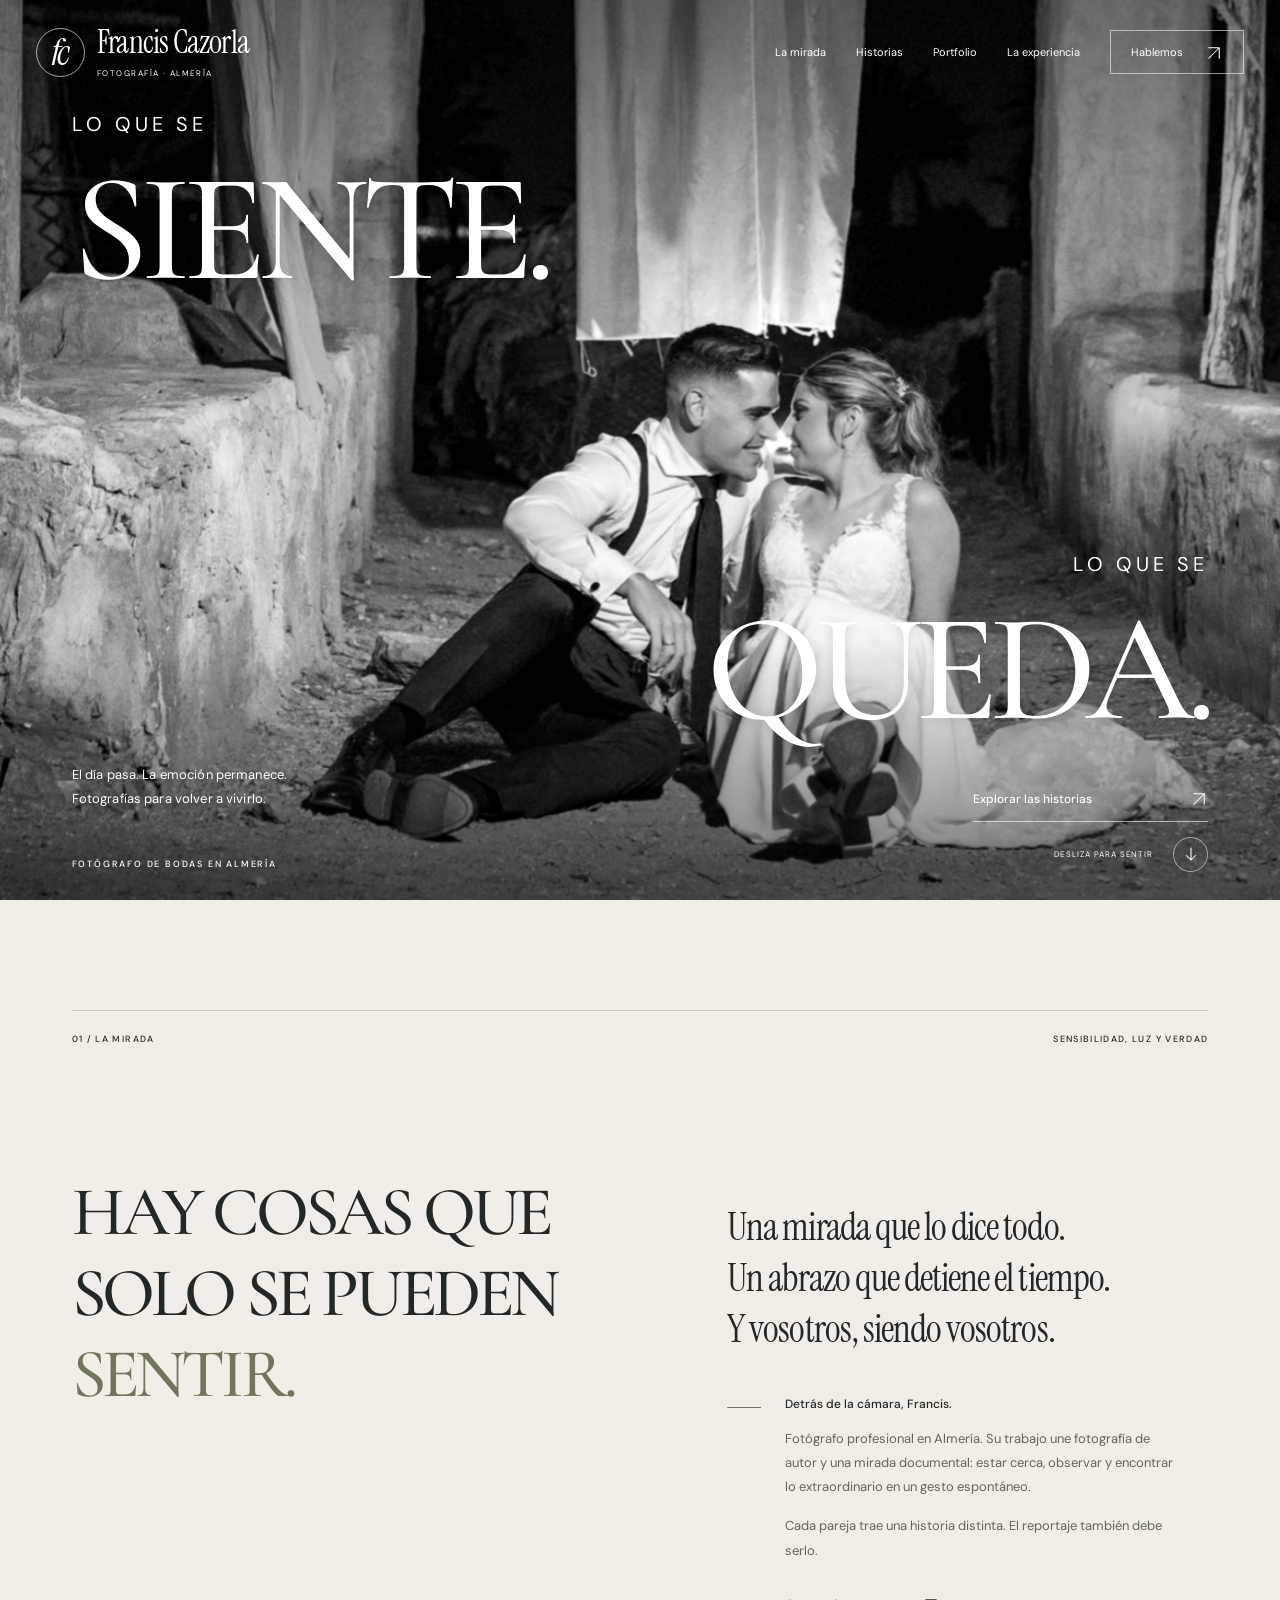
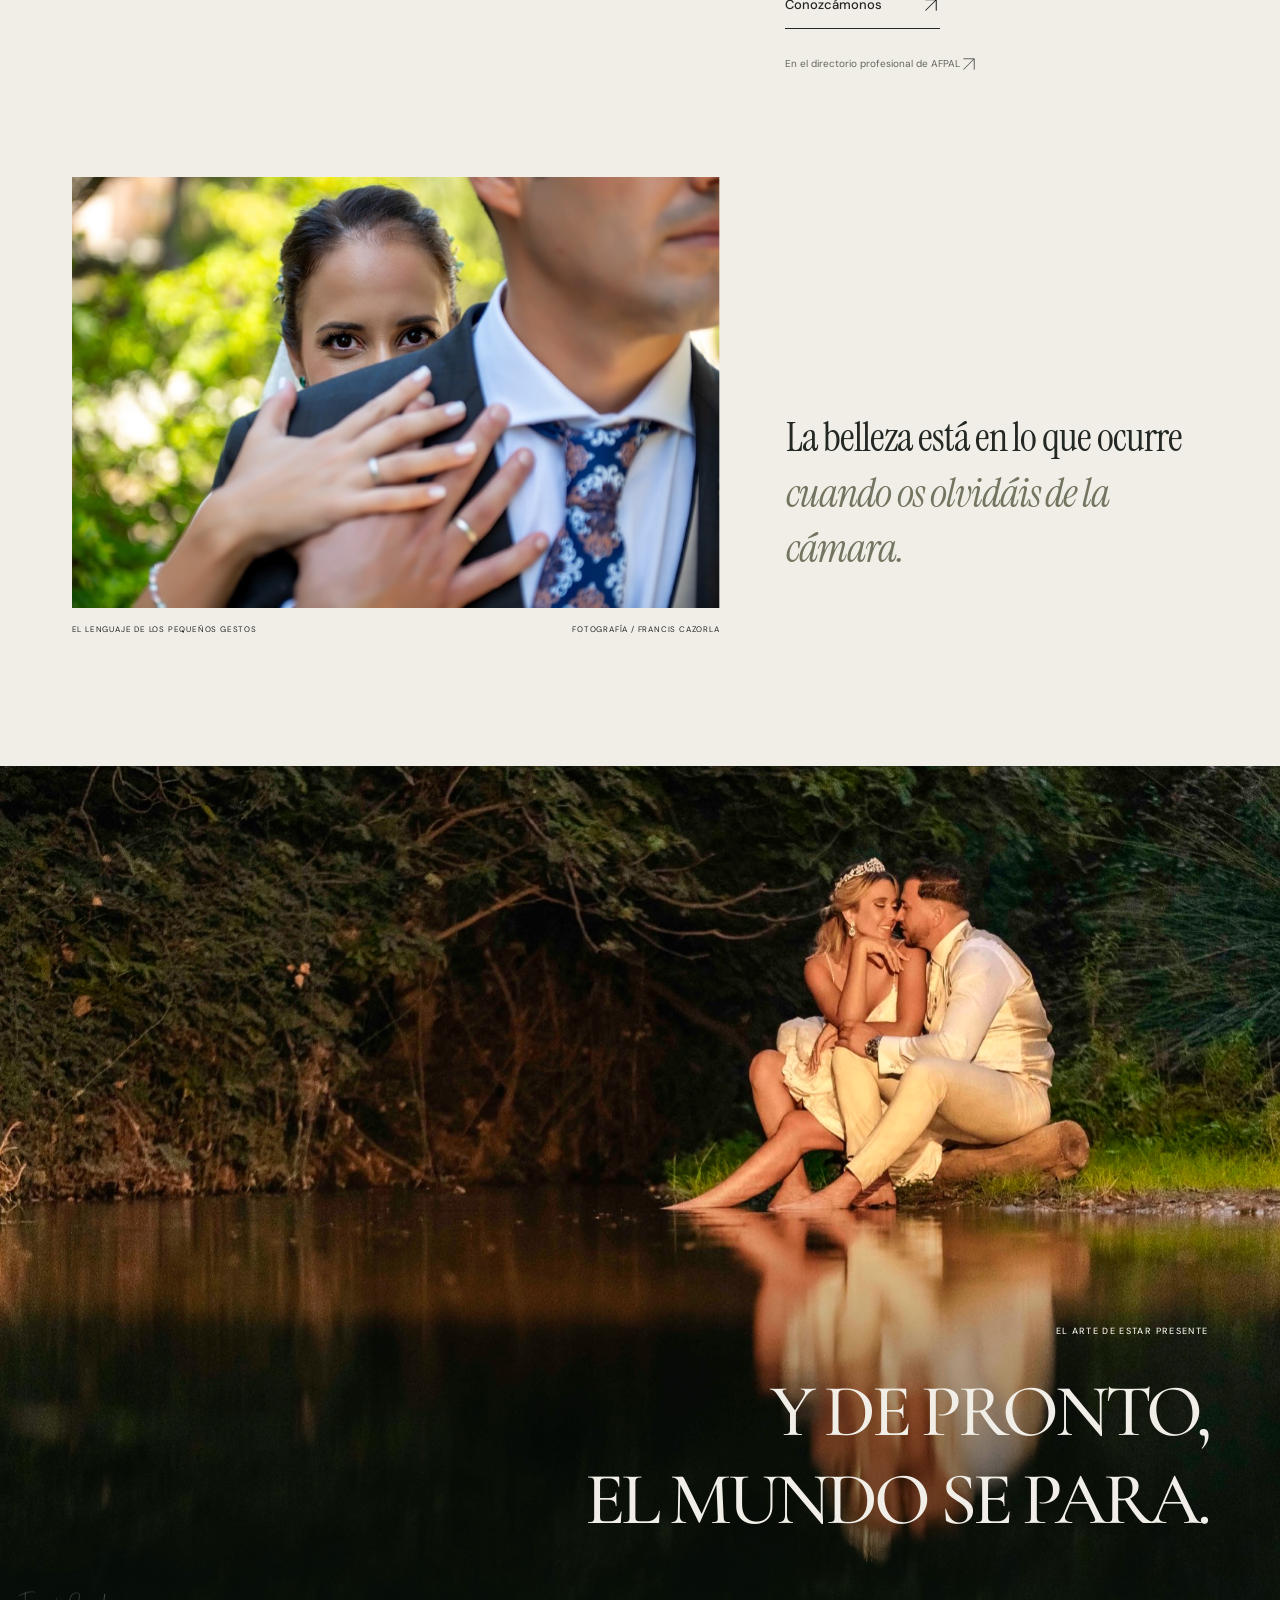
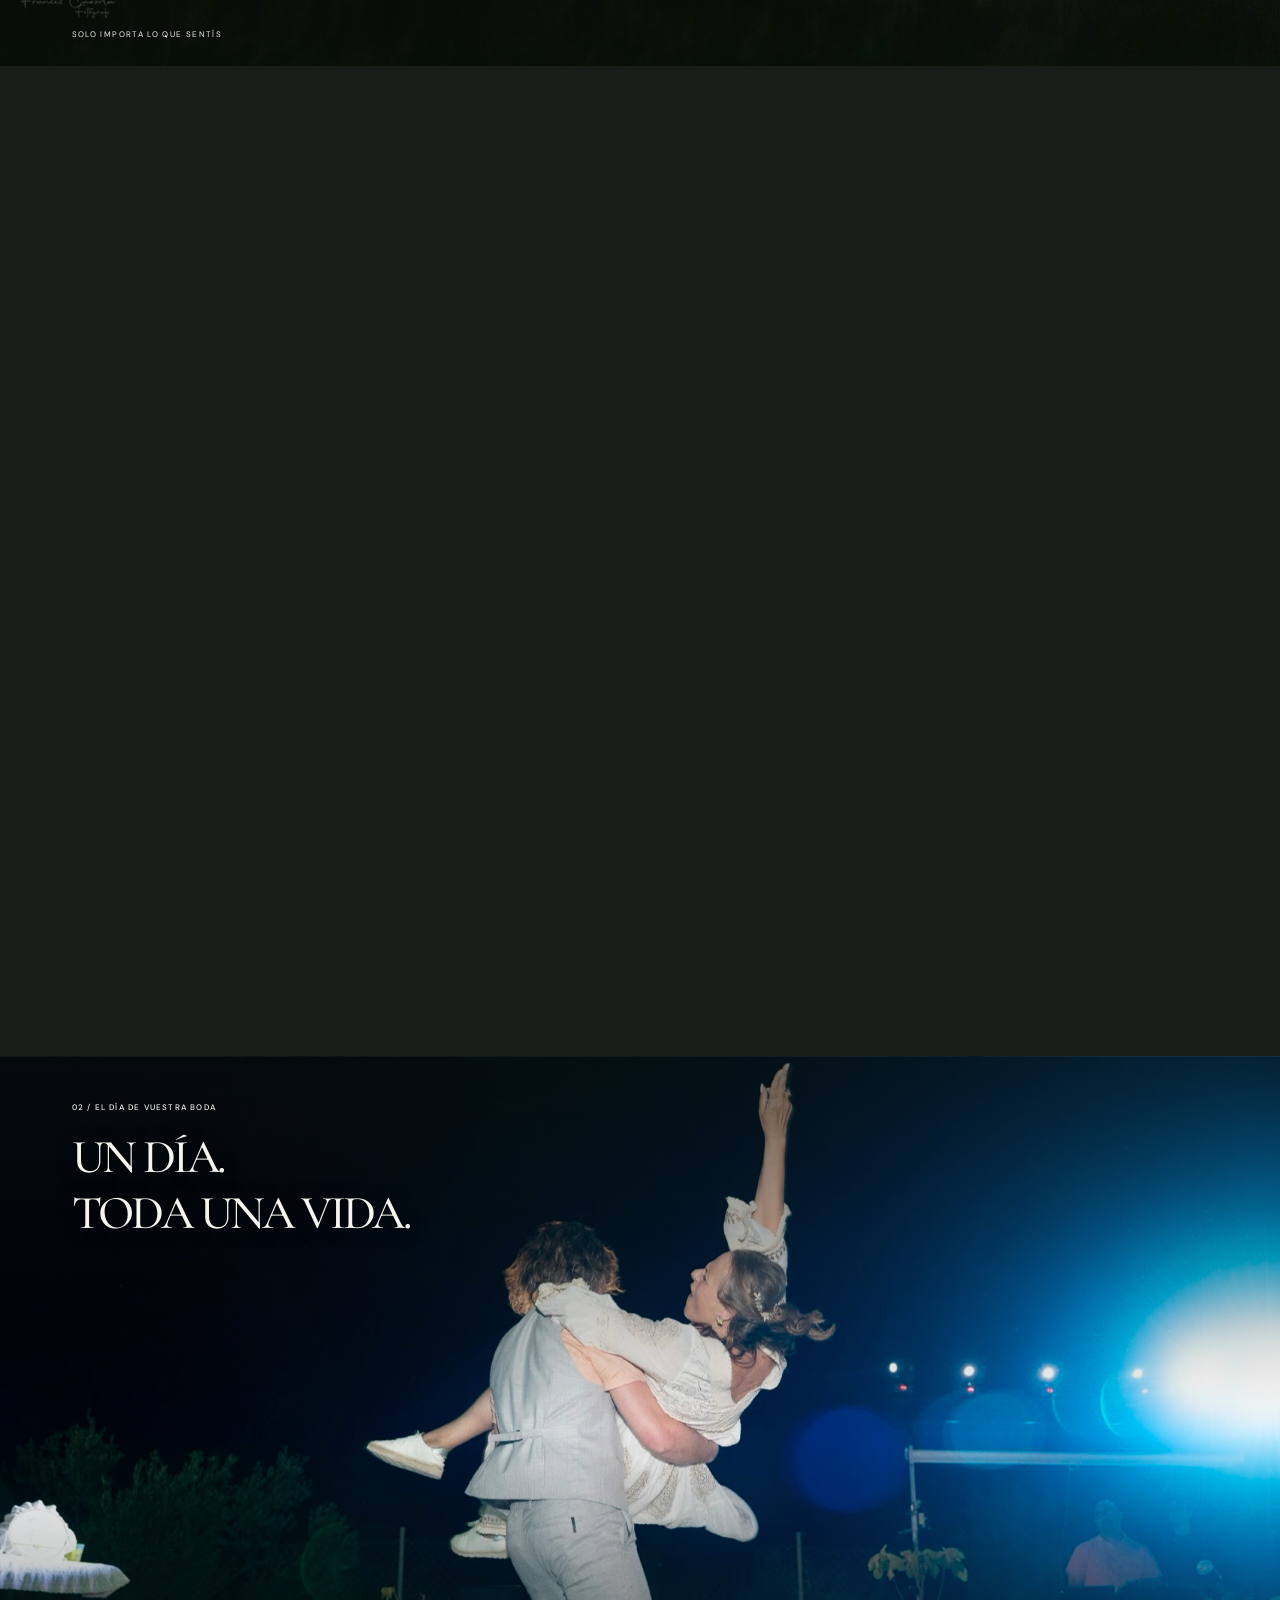
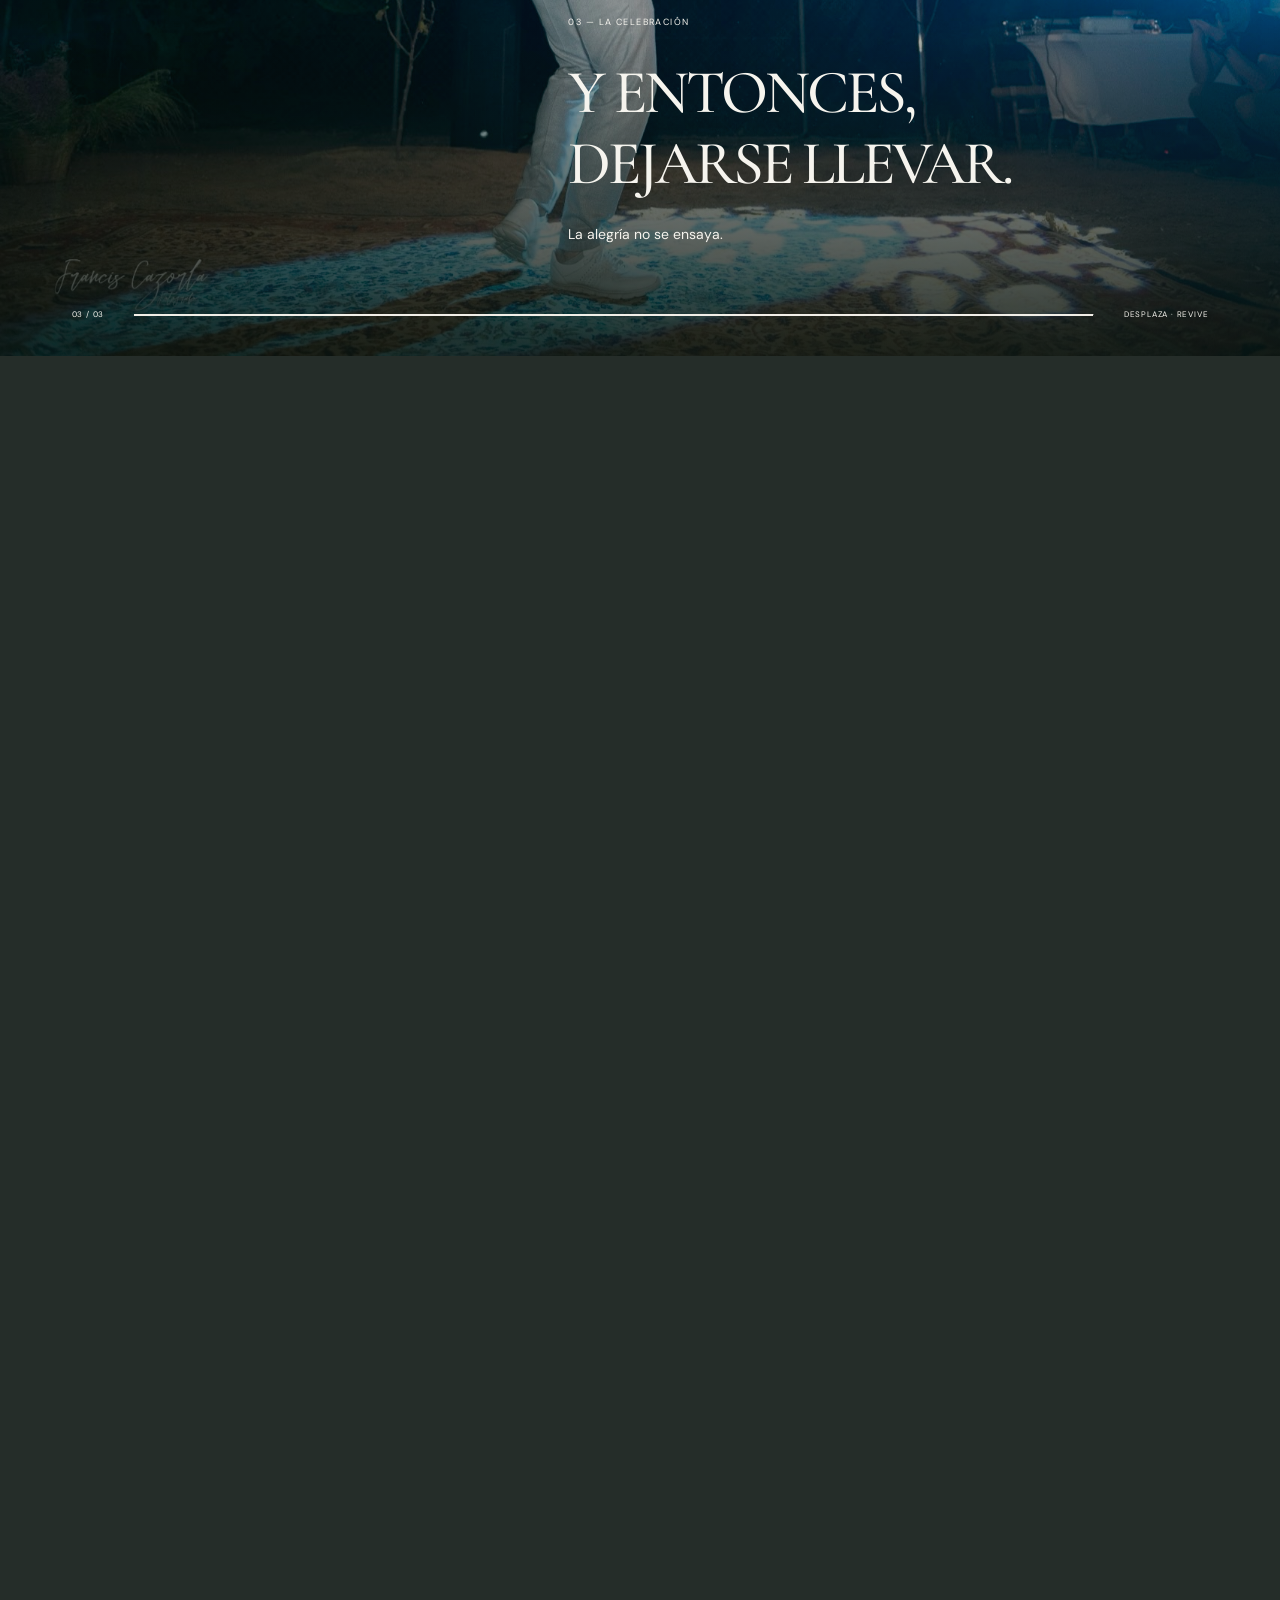
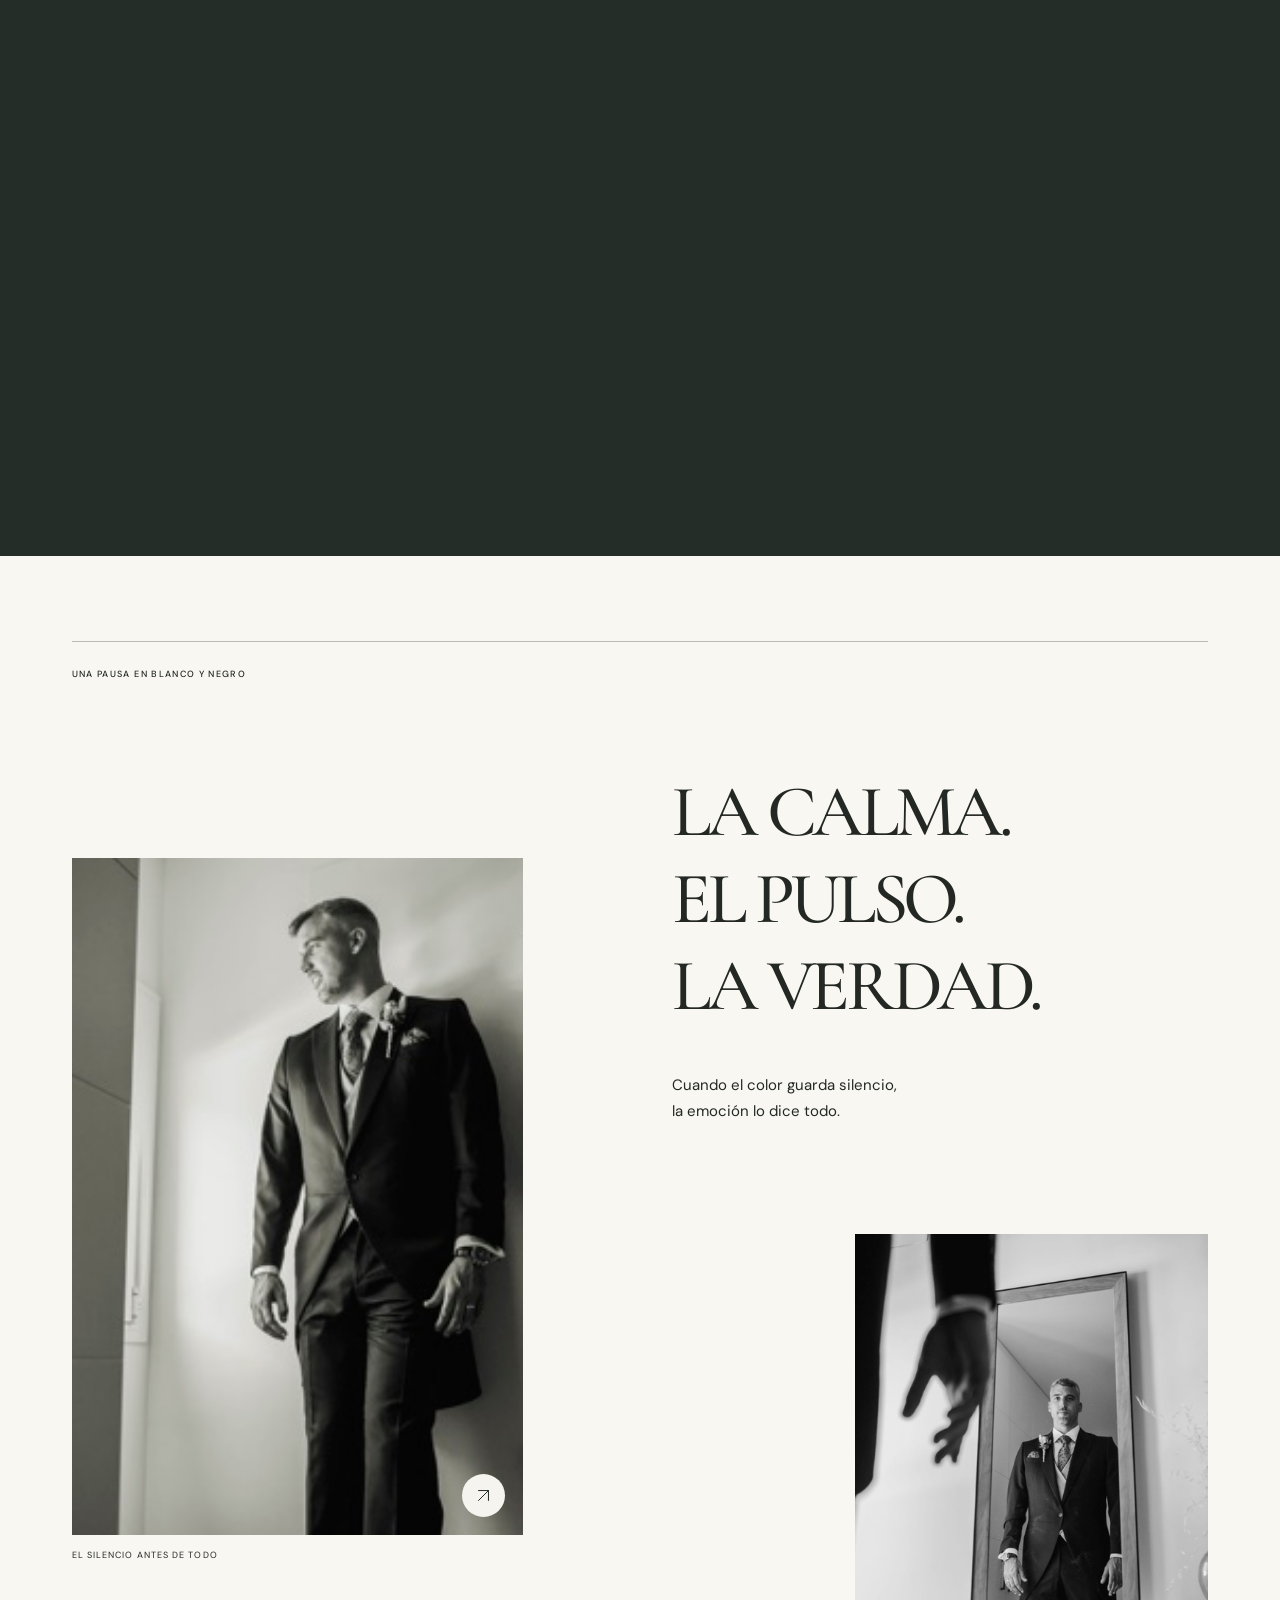
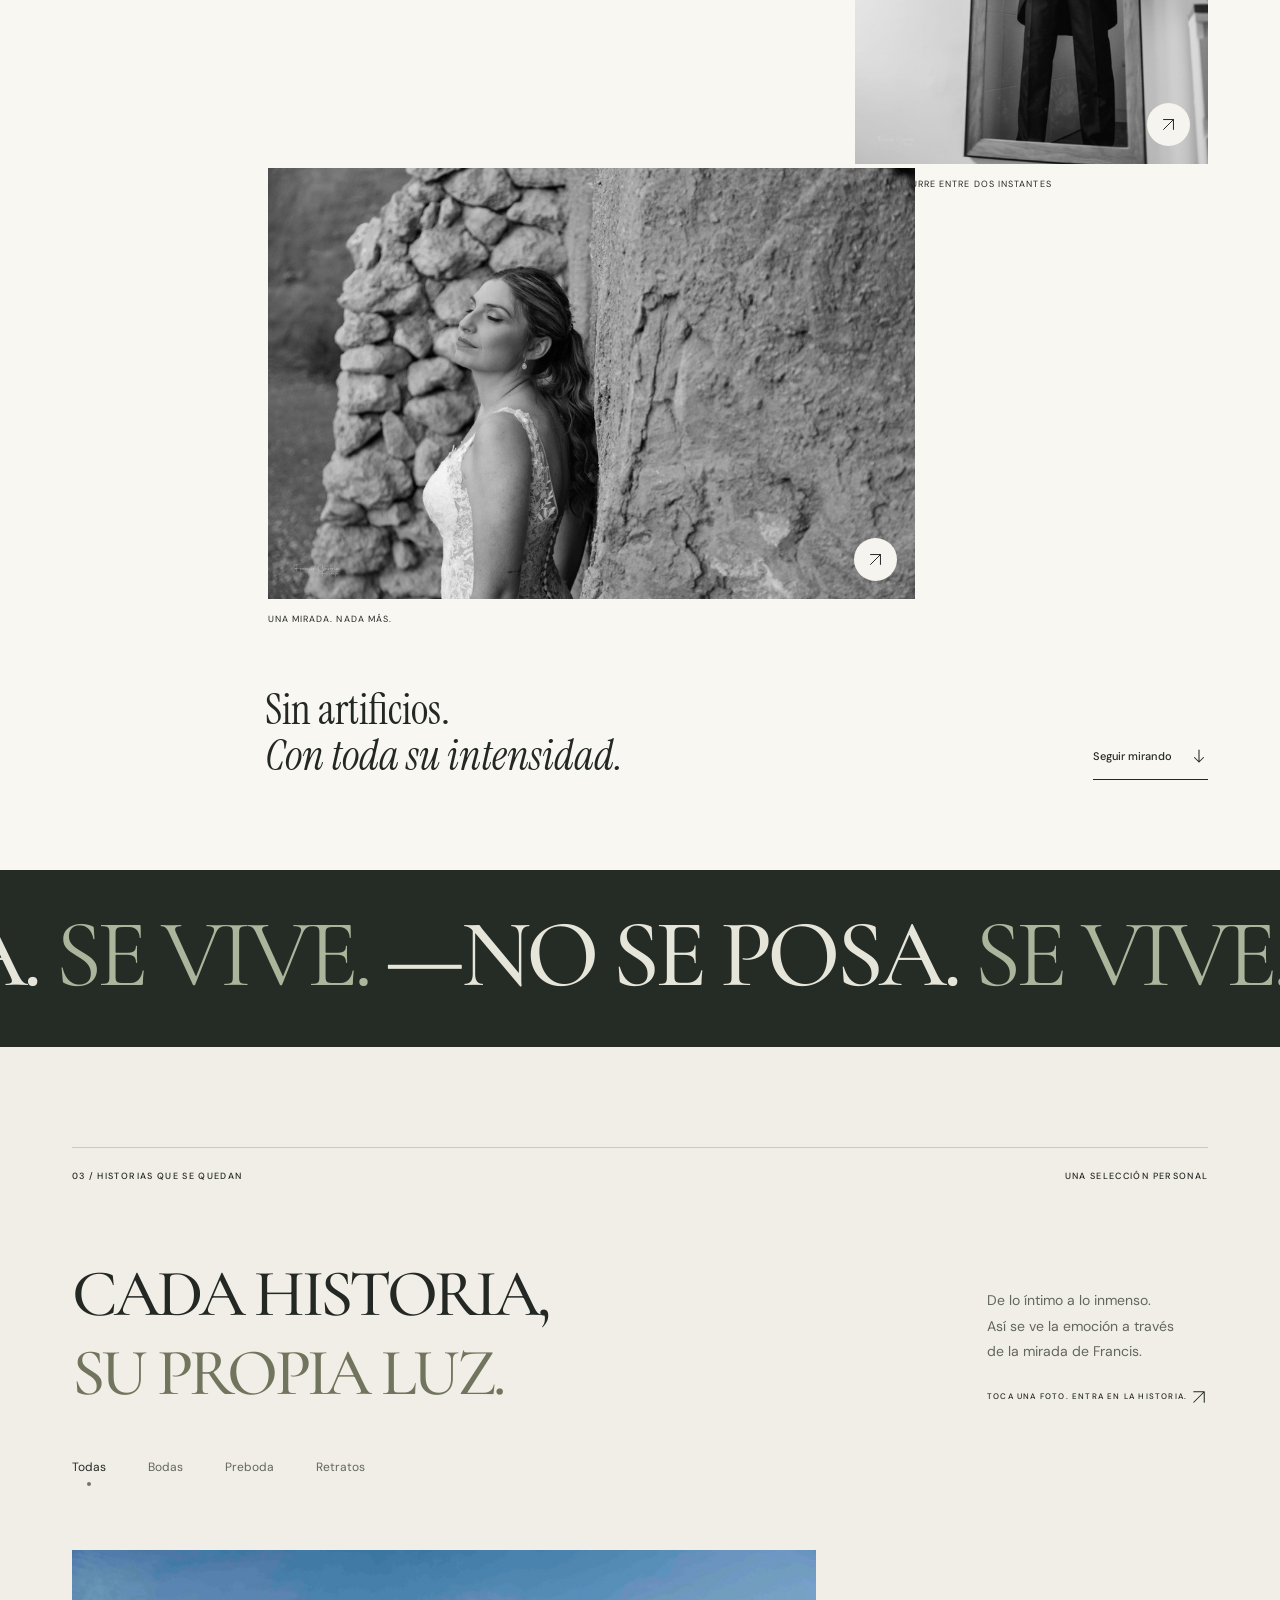
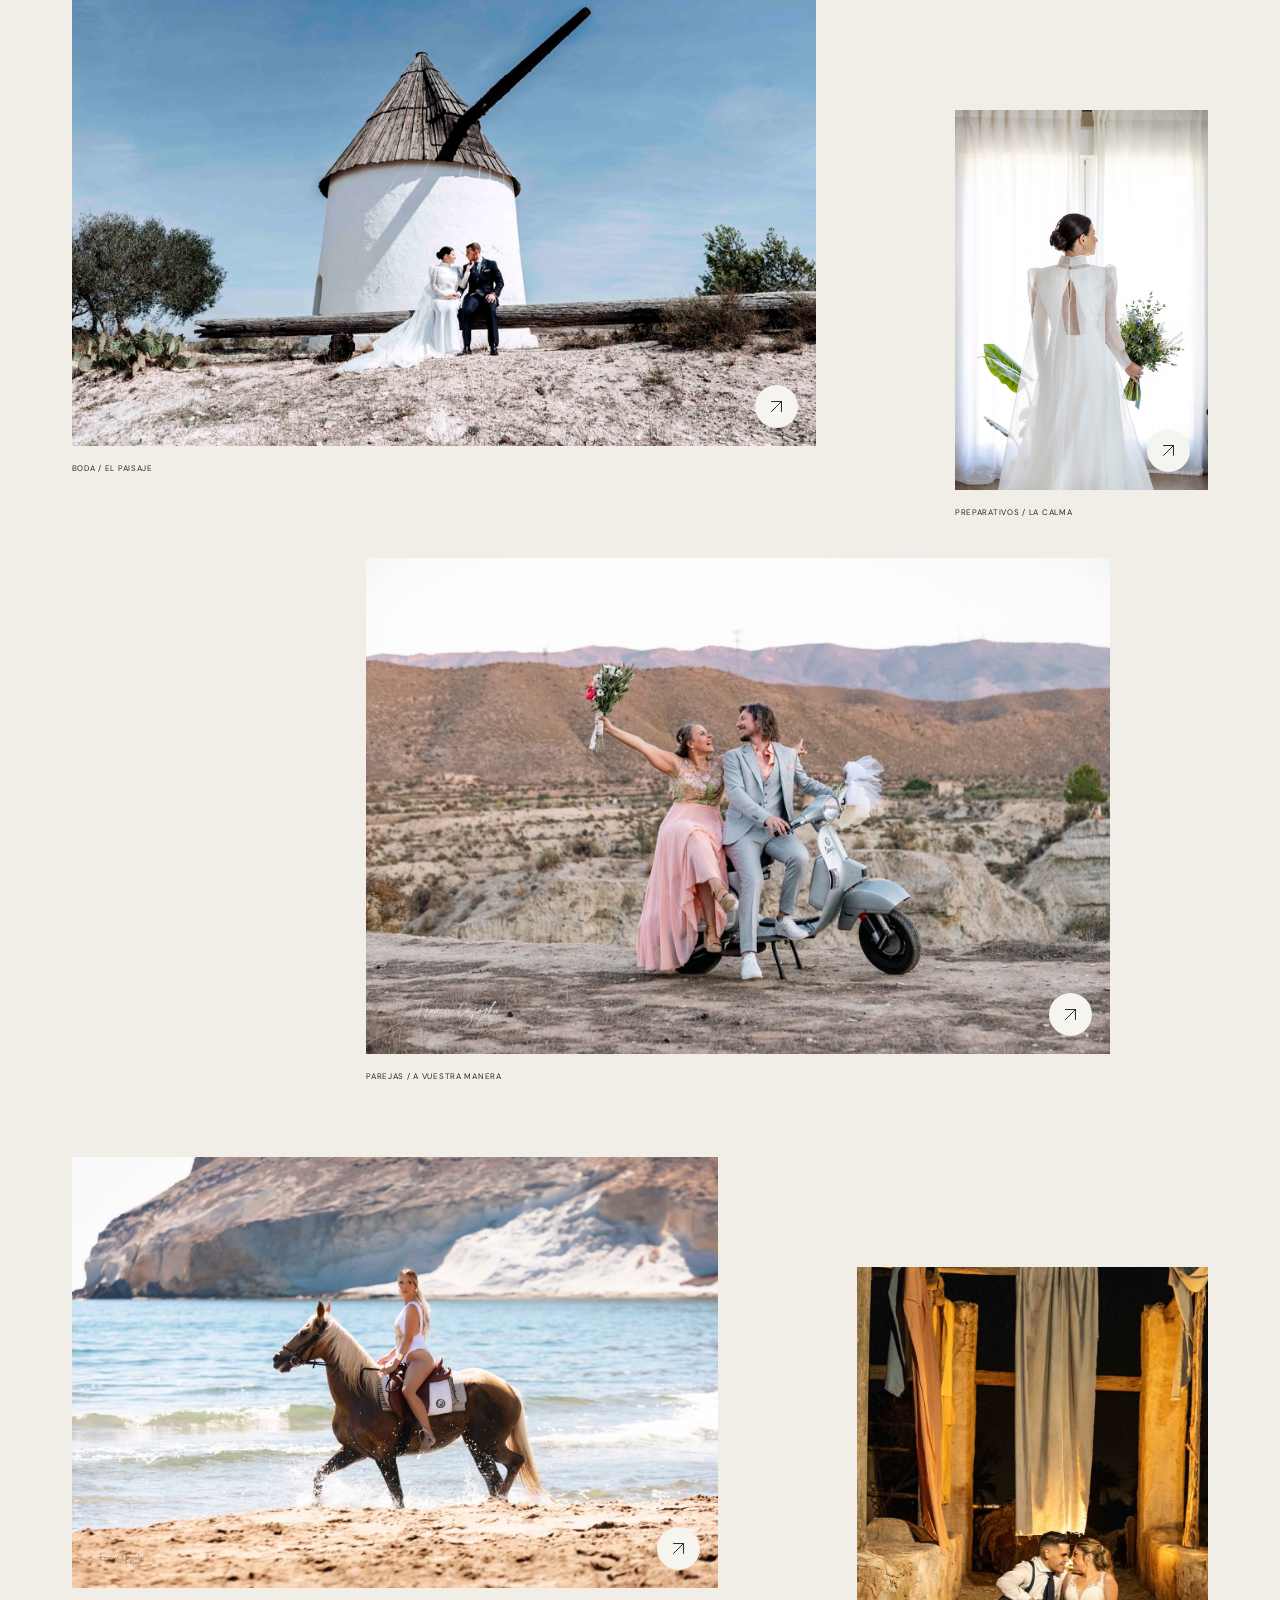
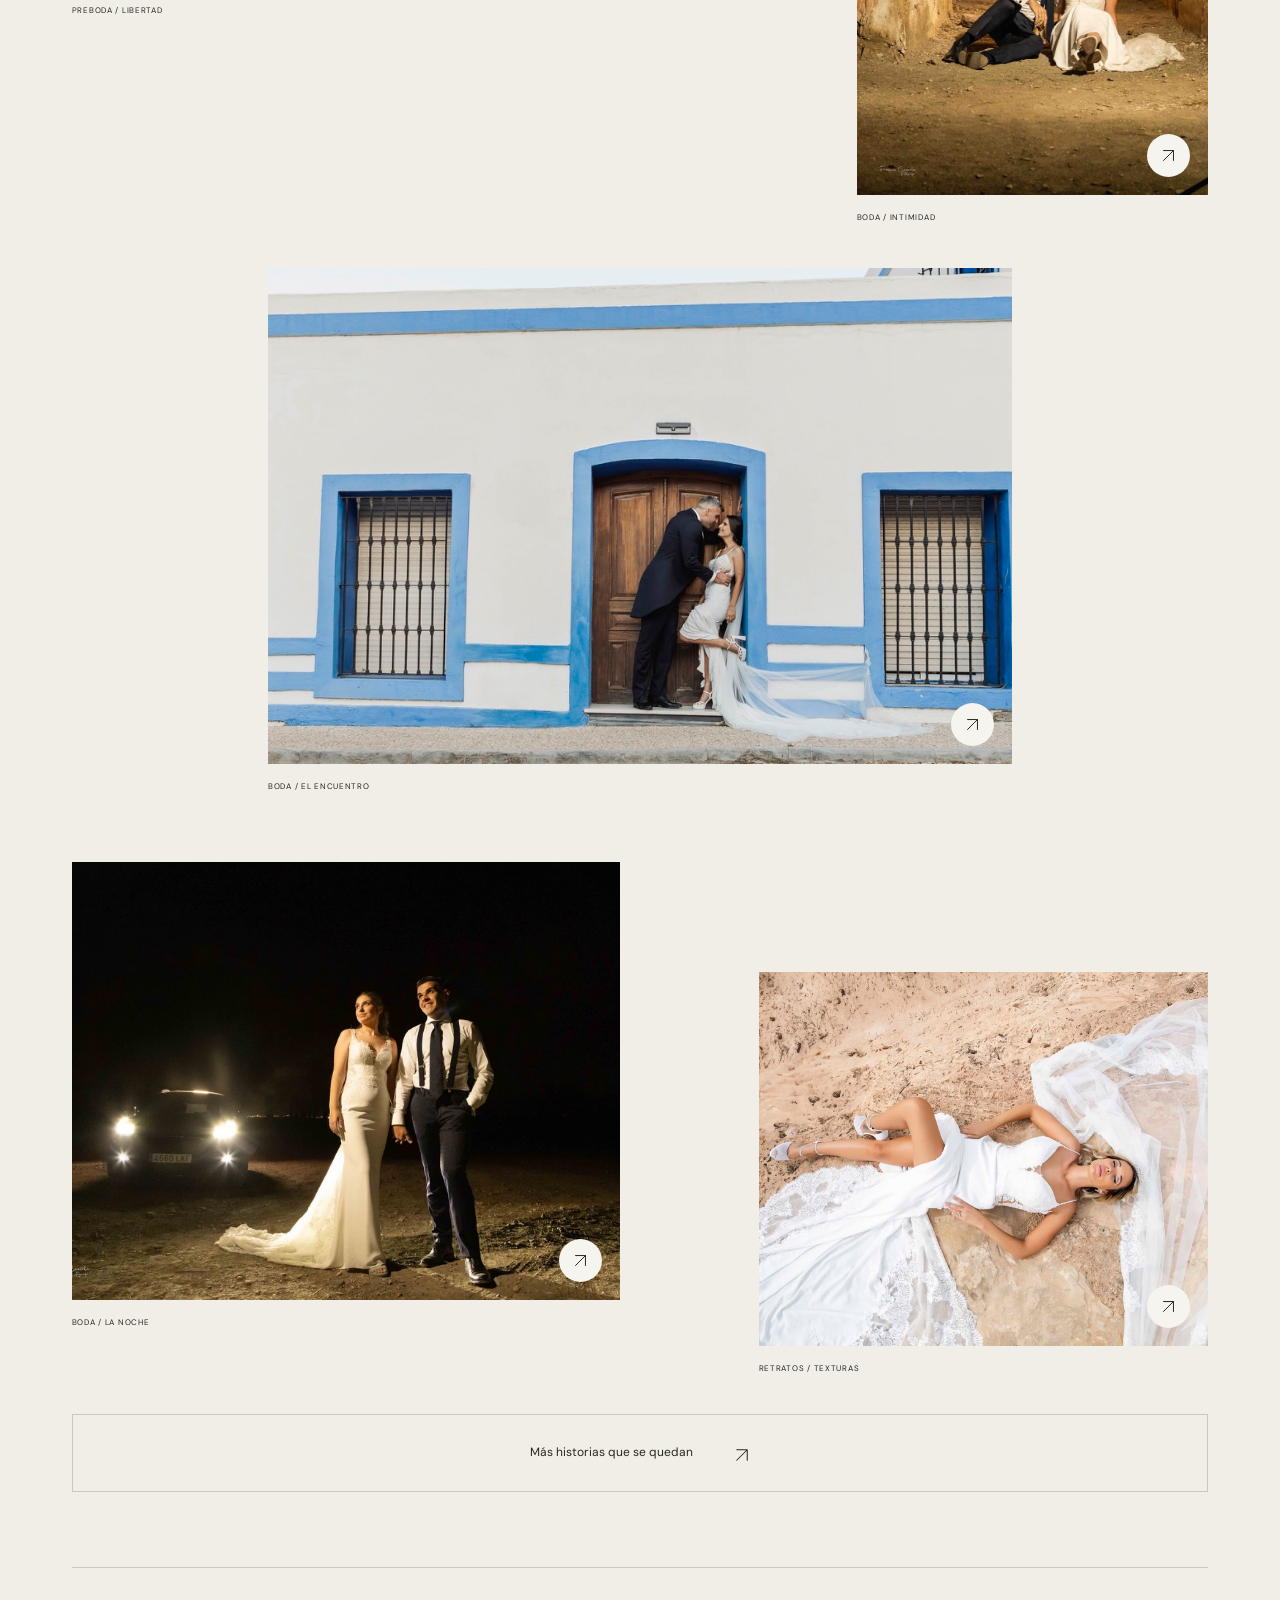
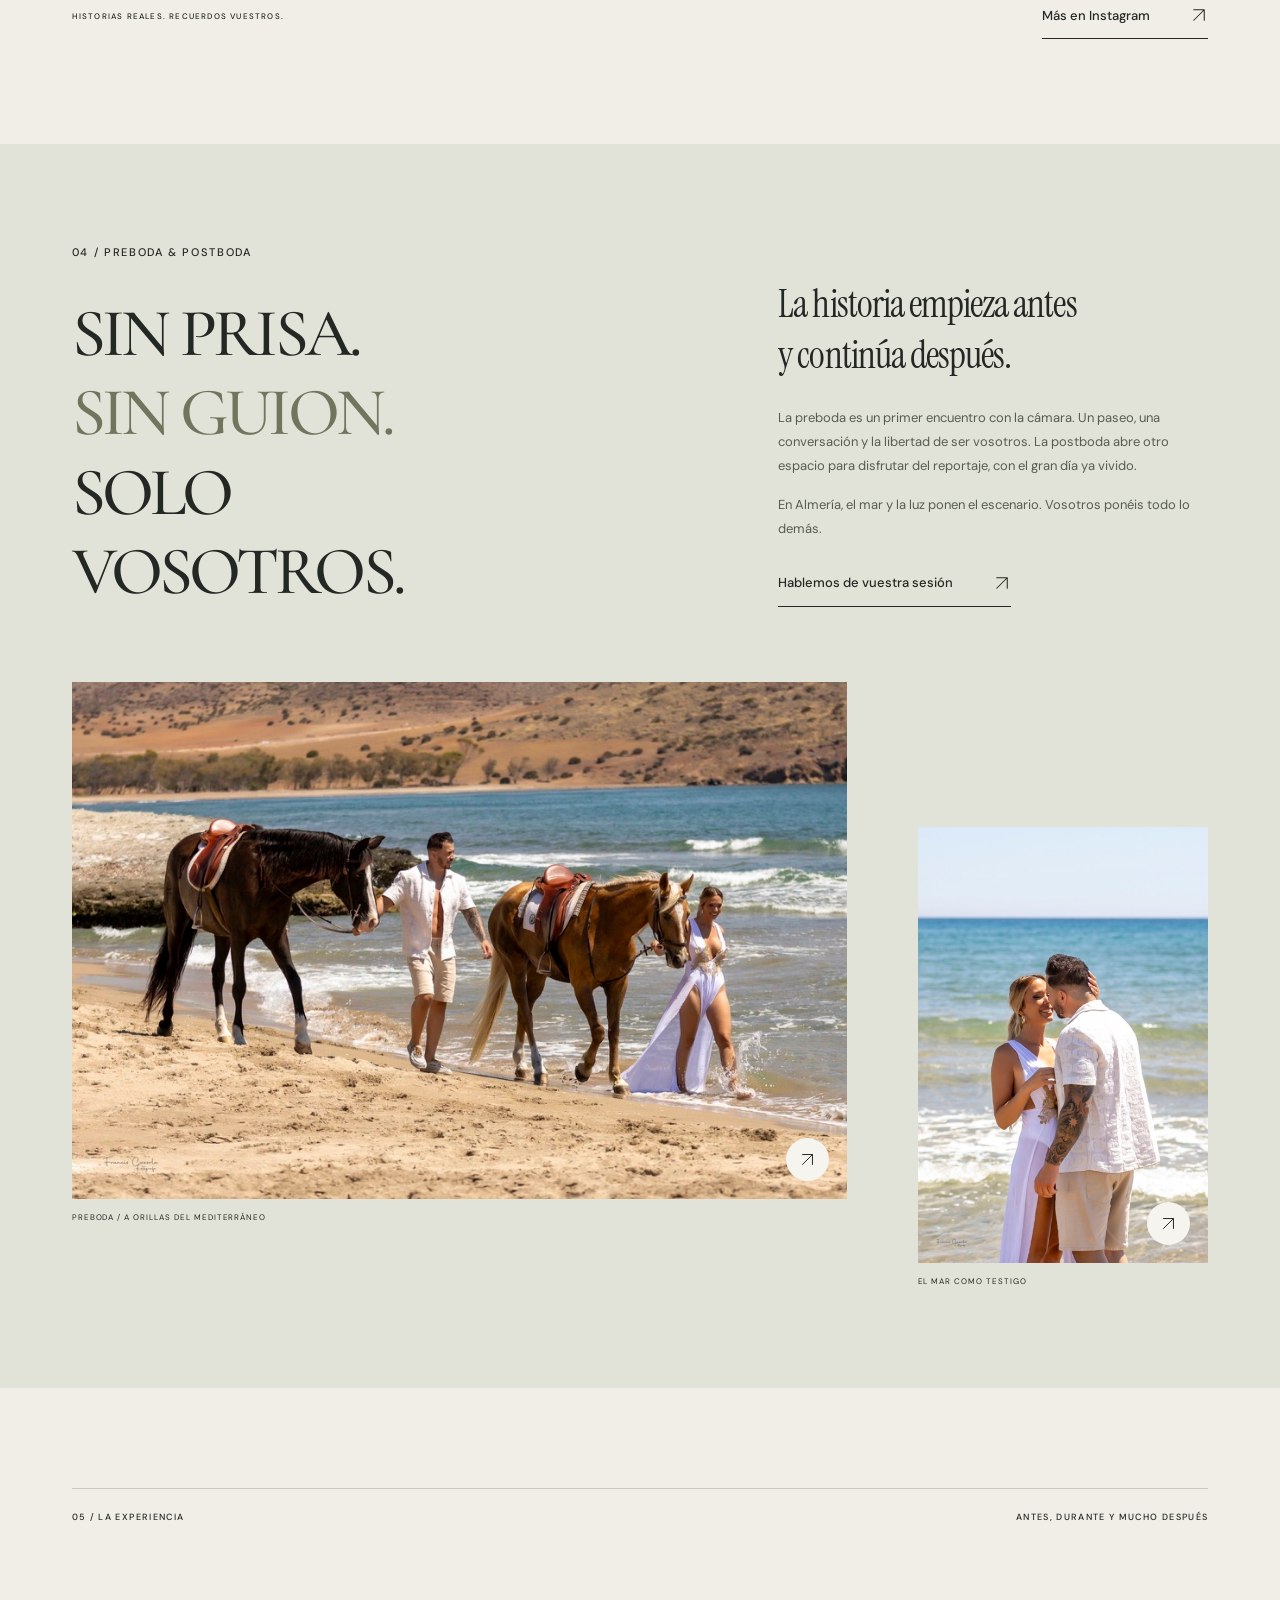
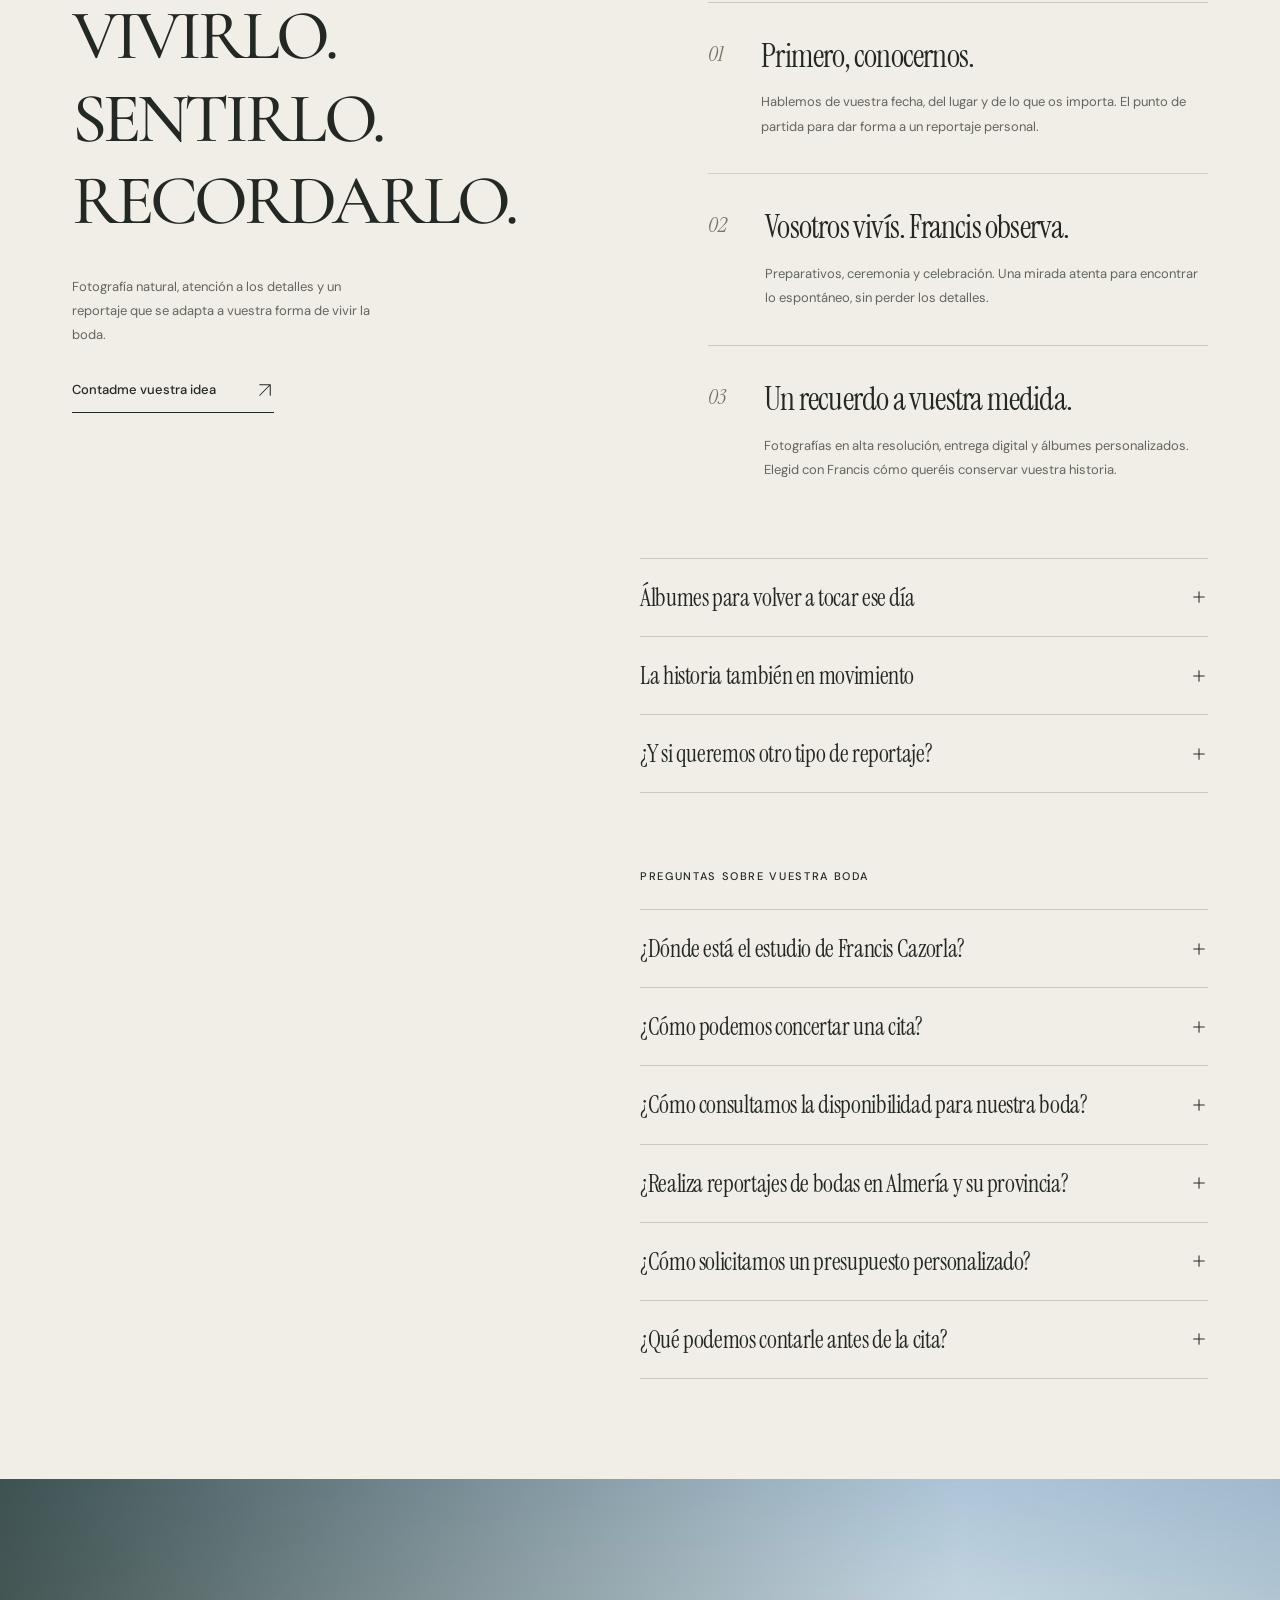
==== commit be6dfe95: "Completar demo profesional con FAQ, estudio y SEO local verificado" ====
--- a/index.html
+++ b/index.html
@@ -29,7 +29,32 @@
   <link rel="stylesheet" href="css/cover-editorial.css">
   <link rel="stylesheet" href="css/ui-refinements.css">
   <script type="application/ld+json" id="business-schema">
-  {"@context":"https://schema.org","@type":"ProfessionalService","name":"Francis Cazorla Fotógrafo","description":"Fotografía de bodas, preboda y postboda en Almería. Álbumes personalizados y entrega digital.","telephone":"+34722460059","areaServed":{"@type":"AdministrativeArea","name":"Almería"},"sameAs":["https://www.instagram.com/franciscazorlaphoto/","https://www.bodas.net/fotografos/fotografo-francis-cazorla--e15176","https://linktr.ee/Franciscazorlafotografo"]}
+{
+  "@context": "https://schema.org",
+  "@type": "LocalBusiness",
+  "name": "Francis Cazorla Fotógrafo",
+  "description": "Fotógrafo profesional especializado en bodas en Almería y su provincia. Atención personalizada en el estudio con cita previa y presupuestos personalizados presenciales.",
+  "address": {
+    "@type": "PostalAddress",
+    "streetAddress": "Camino Cruz de Caravaca, 7",
+    "addressLocality": "Almería",
+    "addressRegion": "Almería",
+    "postalCode": "04008",
+    "addressCountry": "ES"
+  },
+  "areaServed": [
+    {
+      "@type": "City",
+      "name": "Almería"
+    },
+    {
+      "@type": "AdministrativeArea",
+      "name": "Provincia de Almería"
+    }
+  ],
+  "hasMap": "https://www.google.com/maps?cid=14123049268649819056",
+  "telephone": "+34722460059"
+}
   </script>
   <script src="js/contact.js" defer></script>
   <script src="js/app.js?v=2" defer></script>
@@ -140,6 +165,7 @@
     <div class="section-line"><span class="eyebrow">05 / LA EXPERIENCIA</span><span class="eyebrow">ANTES, DURANTE Y MUCHO DESPUÉS</span></div>
     <div class="experience-layout"><div class="experience-heading" data-reveal><h2 id="experience-title">Vivirlo.<br>Sentirlo.<br><em>Recordarlo.</em></h2><p>Fotografía natural, atención a los detalles y un reportaje que se adapta a vuestra forma de vivir la boda.</p><a class="text-link" href="#contacto">Contadme vuestra idea <span aria-hidden="true"><svg class="ui-icon" xmlns="http://www.w3.org/2000/svg" viewBox="0 0 24 24" fill="none" stroke="currentColor" stroke-width="1.4" stroke-linecap="round" stroke-linejoin="round" aria-hidden="true" focusable="false"><path d="M5 19 19 5M5 5h14v14"/></svg></span></a></div><div class="experience-steps"><article data-reveal><span class="step-number">01</span><div><h3>Primero, conocernos.</h3><p>Hablemos de vuestra fecha, del lugar y de lo que os importa. El punto de partida para dar forma a un reportaje personal.</p></div></article><article data-reveal><span class="step-number">02</span><div><h3>Vosotros vivís. Francis observa.</h3><p>Preparativos, ceremonia y celebración. Una mirada atenta para encontrar lo espontáneo, sin perder los detalles.</p></div></article><article data-reveal><span class="step-number">03</span><div><h3>Un recuerdo a vuestra medida.</h3><p>Fotografías en alta resolución, entrega digital y álbumes personalizados. Elegid con Francis cómo queréis conservar vuestra historia.</p></div></article></div></div>
     <div class="service-details"><details><summary>Álbumes para volver a tocar ese día <span aria-hidden="true"><svg class="ui-icon" xmlns="http://www.w3.org/2000/svg" viewBox="0 0 24 24" fill="none" stroke="currentColor" stroke-width="1.4" stroke-linecap="round" stroke-linejoin="round" aria-hidden="true" focusable="false"><path d="M12 5v14M5 12h14"/></svg></span></summary><div><p>Álbumes personalizados, miniálbumes y álbum digital. El diseño y la selección se adaptan a cada pareja. Consultad los formatos y las opciones de vuestro reportaje.</p></div></details><details><summary>La historia también en movimiento <span aria-hidden="true"><svg class="ui-icon" xmlns="http://www.w3.org/2000/svg" viewBox="0 0 24 24" fill="none" stroke="currentColor" stroke-width="1.4" stroke-linecap="round" stroke-linejoin="round" aria-hidden="true" focusable="false"><path d="M12 5v14M5 12h14"/></svg></span></summary><div><p>El perfil profesional de Francis incluye vídeo de boda y dron. Consultad su disponibilidad, condiciones y posibilidades para vuestro lugar de celebración.</p></div></details><details><summary>¿Y si queremos otro tipo de reportaje? <span aria-hidden="true"><svg class="ui-icon" xmlns="http://www.w3.org/2000/svg" viewBox="0 0 24 24" fill="none" stroke="currentColor" stroke-width="1.4" stroke-linecap="round" stroke-linejoin="round" aria-hidden="true" focusable="false"><path d="M12 5v14M5 12h14"/></svg></span></summary><div><p>Podéis describir vuestra idea en el formulario eligiendo «Otro reportaje». Francis os confirmará personalmente si puede acompañaros.</p></div></details></div>
+    <div class="service-details" id="preguntas" role="region" aria-label="Preguntas frecuentes sobre fotografía de bodas en Almería"><p class="eyebrow" style="margin-bottom:24px">PREGUNTAS SOBRE VUESTRA BODA</p><details><summary>¿Dónde está el estudio de Francis Cazorla? <span aria-hidden="true"><svg class="ui-icon" xmlns="http://www.w3.org/2000/svg" viewBox="0 0 24 24" fill="none" stroke="currentColor" stroke-width="1.4" stroke-linecap="round" stroke-linejoin="round" aria-hidden="true" focusable="false"><path d="M12 5v14M5 12h14"/></svg></span></summary><div><p>El estudio está en Camino Cruz de Caravaca, 7, 04008 Almería, España. Francis os recibe personalmente con cita previa.</p></div></details><details><summary>¿Cómo podemos concertar una cita? <span aria-hidden="true"><svg class="ui-icon" xmlns="http://www.w3.org/2000/svg" viewBox="0 0 24 24" fill="none" stroke="currentColor" stroke-width="1.4" stroke-linecap="round" stroke-linejoin="round" aria-hidden="true" focusable="false"><path d="M12 5v14M5 12h14"/></svg></span></summary><div><p>Podéis contactar por WhatsApp o utilizar el formulario de la web para acordar una cita en el estudio. Así podréis hablar personalmente con Francis sobre vuestra boda.</p></div></details><details><summary>¿Cómo consultamos la disponibilidad para nuestra boda? <span aria-hidden="true"><svg class="ui-icon" xmlns="http://www.w3.org/2000/svg" viewBox="0 0 24 24" fill="none" stroke="currentColor" stroke-width="1.4" stroke-linecap="round" stroke-linejoin="round" aria-hidden="true" focusable="false"><path d="M12 5v14M5 12h14"/></svg></span></summary><div><p>Contadle a Francis la fecha prevista y el lugar de celebración. Os confirmará personalmente la disponibilidad y podréis acordar una cita para conocer vuestra historia.</p></div></details><details><summary>¿Realiza reportajes de bodas en Almería y su provincia? <span aria-hidden="true"><svg class="ui-icon" xmlns="http://www.w3.org/2000/svg" viewBox="0 0 24 24" fill="none" stroke="currentColor" stroke-width="1.4" stroke-linecap="round" stroke-linejoin="round" aria-hidden="true" focusable="false"><path d="M12 5v14M5 12h14"/></svg></span></summary><div><p>Sí. Francis realiza reportajes de bodas en Almería y se desplaza por la provincia. Indicadle dónde celebraréis vuestra boda para que pueda valorar con vosotros el desplazamiento.</p></div></details><details><summary>¿Cómo solicitamos un presupuesto personalizado? <span aria-hidden="true"><svg class="ui-icon" xmlns="http://www.w3.org/2000/svg" viewBox="0 0 24 24" fill="none" stroke="currentColor" stroke-width="1.4" stroke-linecap="round" stroke-linejoin="round" aria-hidden="true" focusable="false"><path d="M12 5v14M5 12h14"/></svg></span></summary><div><p>Cada boda es diferente. Francis os atenderá personalmente en su estudio para conocer vuestra historia, explicaros las opciones disponibles y preparar una propuesta adaptada a lo que necesitáis. Podéis contactar para concertar una cita.</p></div></details><details><summary>¿Qué podemos contarle antes de la cita? <span aria-hidden="true"><svg class="ui-icon" xmlns="http://www.w3.org/2000/svg" viewBox="0 0 24 24" fill="none" stroke="currentColor" stroke-width="1.4" stroke-linecap="round" stroke-linejoin="round" aria-hidden="true" focusable="false"><path d="M12 5v14M5 12h14"/></svg></span></summary><div><p>Podéis compartir la fecha prevista, el lugar de celebración y qué os gustaría recordar de vuestra boda. No hace falta tener todos los detalles decididos para iniciar la conversación.</p></div></details></div>
     <!-- Servicios de familia: estructura editorial preparada en docs/familia.html. No publicar bautizos o comuniones sin confirmar la oferta actual y los permisos de las imágenes. -->
   </section>
 
@@ -147,7 +173,7 @@
 
   <section class="reviews section-wrap" id="opiniones" aria-labelledby="reviews-title"><span class="ornament" aria-hidden="true"></span><p class="eyebrow">06 / AL OTRO LADO DE LA CÁMARA</p><h2 id="reviews-title" data-reveal>La mejor forma de conocerlo:<br><em>quienes ya lo han vivido.</em></h2><p class="reviews-intro">Descubrid las experiencias de otras parejas<br>en sus perfiles profesionales.</p><div class="review-links"><a href="https://share.google/Fn0BH4uXf68gVqFPu" target="_blank" rel="noopener noreferrer"><span class="review-source">Google</span><span>Ver ficha y opiniones originales</span><b aria-hidden="true"><svg class="ui-icon" xmlns="http://www.w3.org/2000/svg" viewBox="0 0 24 24" fill="none" stroke="currentColor" stroke-width="1.4" stroke-linecap="round" stroke-linejoin="round" aria-hidden="true" focusable="false"><path d="M5 19 19 5M5 5h14v14"/></svg></b></a><a href="https://www.bodas.net/fotografos/fotografo-francis-cazorla--e15176/opiniones" target="_blank" rel="noopener noreferrer"><span class="review-source">Bodas.net</span><span>Leer las historias de otras parejas</span><b aria-hidden="true"><svg class="ui-icon" xmlns="http://www.w3.org/2000/svg" viewBox="0 0 24 24" fill="none" stroke="currentColor" stroke-width="1.4" stroke-linecap="round" stroke-linejoin="round" aria-hidden="true" focusable="false"><path d="M5 19 19 5M5 5h14v14"/></svg></b></a></div></section>
 
-  <section class="location section-wrap" id="almeria" aria-labelledby="location-title"><div class="location-copy" data-reveal><p class="eyebrow">07 / DESDE ALMERÍA</p><h2 id="location-title">La luz del sur.<br><em>Vuestra historia.</em></h2><p>Fotografía de bodas, preboda y postboda en Almería y su provincia. Para otros destinos, consultad las opciones de desplazamiento.</p><p>Antes de una visita, contactad con Francis para acordar vuestro encuentro.</p><a class="text-link" href="https://share.google/Fn0BH4uXf68gVqFPu" target="_blank" rel="noopener noreferrer">Ver ficha en Google <span aria-hidden="true"><svg class="ui-icon" xmlns="http://www.w3.org/2000/svg" viewBox="0 0 24 24" fill="none" stroke="currentColor" stroke-width="1.4" stroke-linecap="round" stroke-linejoin="round" aria-hidden="true" focusable="false"><path d="M5 19 19 5M5 5h14v14"/></svg></span></a><a class="text-link directions" href="https://www.google.com/maps/dir/?api=1&destination=Francis+Cazorla+Fot%C3%B3grafo+Almer%C3%ADa" target="_blank" rel="noopener noreferrer">Cómo llegar <span aria-hidden="true"><svg class="ui-icon" xmlns="http://www.w3.org/2000/svg" viewBox="0 0 24 24" fill="none" stroke="currentColor" stroke-width="1.4" stroke-linecap="round" stroke-linejoin="round" aria-hidden="true" focusable="false"><path d="M5 19 19 5M5 5h14v14"/></svg></span></a><small>Confirmad el punto de encuentro antes de desplazaros.</small></div><div class="map-card" id="map-card"><div class="map-art" aria-hidden="true"><span class="map-coast"></span><span class="map-road road-one"></span><span class="map-road road-two"></span><span class="map-road road-three"></span><span class="map-city">ALMERÍA</span><span class="map-sea">M A R &nbsp; M E D I T E R R Á N E O</span><span class="map-dot"></span></div><div class="map-intro"><span class="eyebrow">NUESTRA ÁREA DE SERVICIO</span><h3>Almería.</h3><button type="button" class="button" id="load-map" hidden>Cargar mapa de la zona <span aria-hidden="true"><svg class="ui-icon" xmlns="http://www.w3.org/2000/svg" viewBox="0 0 24 24" fill="none" stroke="currentColor" stroke-width="1.4" stroke-linecap="round" stroke-linejoin="round" aria-hidden="true" focusable="false"><path d="M5 19 19 5M5 5h14v14"/></svg></span></button><noscript><a class="button" href="https://www.google.com/maps/search/?api=1&query=Almer%C3%ADa+Espa%C3%B1a" target="_blank" rel="noopener noreferrer">Abrir mapa de Almería <svg class="ui-icon" xmlns="http://www.w3.org/2000/svg" viewBox="0 0 24 24" fill="none" stroke="currentColor" stroke-width="1.4" stroke-linecap="round" stroke-linejoin="round" aria-hidden="true" focusable="false"><path d="M5 19 19 5M5 5h14v14"/></svg></a></noscript><p>Al cargarlo, conectarás con Google Maps.<br>Vista de la ciudad, sin señalar un estudio.</p></div></div></section>
+  <section class="location section-wrap" id="almeria" aria-labelledby="location-title"><div class="location-copy" data-reveal><p class="eyebrow">07 / DESDE ALMERÍA</p><h2 id="location-title">La luz del sur.<br><em>Vuestra historia.</em></h2><p>Fotografía de bodas, preboda y postboda en Almería y su provincia. Para otros destinos, consultad las opciones de desplazamiento.</p><p>Francis os recibe personalmente en su estudio de Almería, con cita previa.<br>Camino Cruz de Caravaca, 7, 04008 Almería, España.</p><p>Los presupuestos se preparan presencialmente en el estudio, después de conocer vuestra historia y lo que necesitáis.</p><a class="text-link" href="#contacto">Concertar una cita en el estudio <span aria-hidden="true"><svg class="ui-icon" xmlns="http://www.w3.org/2000/svg" viewBox="0 0 24 24" fill="none" stroke="currentColor" stroke-width="1.4" stroke-linecap="round" stroke-linejoin="round" aria-hidden="true" focusable="false"><path d="M5 19 19 5M5 5h14v14"/></svg></span></a><a class="text-link" href="https://www.google.com/maps?cid=14123049268649819056" target="_blank" rel="noopener noreferrer">Ver ficha en Google <span aria-hidden="true"><svg class="ui-icon" xmlns="http://www.w3.org/2000/svg" viewBox="0 0 24 24" fill="none" stroke="currentColor" stroke-width="1.4" stroke-linecap="round" stroke-linejoin="round" aria-hidden="true" focusable="false"><path d="M5 19 19 5M5 5h14v14"/></svg></span></a><a class="text-link directions" href="https://www.google.com/maps/dir/?api=1&amp;destination=36.8509384%2C-2.4549986" target="_blank" rel="noopener noreferrer">Cómo llegar <span aria-hidden="true"><svg class="ui-icon" xmlns="http://www.w3.org/2000/svg" viewBox="0 0 24 24" fill="none" stroke="currentColor" stroke-width="1.4" stroke-linecap="round" stroke-linejoin="round" aria-hidden="true" focusable="false"><path d="M5 19 19 5M5 5h14v14"/></svg></span></a><small>Atención personalizada con cita previa.</small></div><div class="map-card" id="map-card"><div class="map-art" aria-hidden="true"><span class="map-coast"></span><span class="map-road road-one"></span><span class="map-road road-two"></span><span class="map-road road-three"></span><span class="map-city">ALMERÍA</span><span class="map-sea">M A R &nbsp; M E D I T E R R Á N E O</span><span class="map-dot"></span></div><div class="map-intro"><span class="eyebrow">ESTUDIO · CITA PREVIA</span><h3>Almería.</h3><button type="button" class="button" id="load-map" hidden>Cargar mapa del estudio <span aria-hidden="true"><svg class="ui-icon" xmlns="http://www.w3.org/2000/svg" viewBox="0 0 24 24" fill="none" stroke="currentColor" stroke-width="1.4" stroke-linecap="round" stroke-linejoin="round" aria-hidden="true" focusable="false"><path d="M5 19 19 5M5 5h14v14"/></svg></span></button><noscript><a class="button" href="https://www.google.com/maps?cid=14123049268649819056" target="_blank" rel="noopener noreferrer">Abrir mapa del estudio <svg class="ui-icon" xmlns="http://www.w3.org/2000/svg" viewBox="0 0 24 24" fill="none" stroke="currentColor" stroke-width="1.4" stroke-linecap="round" stroke-linejoin="round" aria-hidden="true" focusable="false"><path d="M5 19 19 5M5 5h14v14"/></svg></a></noscript><p>Al cargarlo, conectarás con Google Maps.<br>Ubicación del estudio. Atención con cita previa.</p></div></div></section>
 
   <section class="contact section-wrap" id="contacto" aria-labelledby="contact-title"><div class="section-line"><span class="eyebrow">08 / EL PRIMER PASO</span><a class="eyebrow" href="tel:+34722460059">722 46 00 59 <svg class="ui-icon" xmlns="http://www.w3.org/2000/svg" viewBox="0 0 24 24" fill="none" stroke="currentColor" stroke-width="1.4" stroke-linecap="round" stroke-linejoin="round" aria-hidden="true" focusable="false"><path d="M5 19 19 5M5 5h14v14"/></svg></a></div><div class="contact-layout"><div class="contact-copy" data-reveal><h2 id="contact-title">Y ahora,<br><em>vuestra historia.</em></h2><p>¿Tenéis fecha? ¿Una idea que os ilusiona?<br>Contádsela a Francis. Todo empieza<br>con una conversación.</p><a class="text-link" href="https://wa.me/34722460059" target="_blank" rel="noopener noreferrer">Prefiero escribir directamente <span aria-hidden="true"><svg class="ui-icon" xmlns="http://www.w3.org/2000/svg" viewBox="0 0 24 24" fill="none" stroke="currentColor" stroke-width="1.4" stroke-linecap="round" stroke-linejoin="round" aria-hidden="true" focusable="false"><path d="M5 19 19 5M5 5h14v14"/></svg></span></a><span class="contact-flower" aria-hidden="true"></span></div><form id="contact-form" action="https://wa.me/34722460059" method="get" novalidate><div class="form-grid"><div class="field"><label for="nombre">Vuestros nombres <span>*</span></label><input id="nombre" name="nombre" autocomplete="name" placeholder="¿Cómo os llamáis?" maxlength="150" required aria-describedby="name-error"><span class="field-error" id="name-error"></span></div><div class="field"><label for="tipo">Tipo de reportaje</label><select id="tipo" name="tipo"><option>Boda</option><option>Preboda</option><option>Postboda</option><option>Otro reportaje</option></select></div><div class="field"><label for="fecha">Fecha prevista <span class="optional">(si la sabéis)</span></label><input id="fecha" name="fecha" type="date"></div><div class="field"><label for="lugar">Lugar de celebración</label><input id="lugar" name="lugar" autocomplete="off" placeholder="Ciudad, finca, ese lugar especial…" maxlength="250"></div><div class="field full"><label for="mensaje">Un poco de vuestra historia</label><textarea id="mensaje" name="mensaje" rows="3" maxlength="2500" placeholder="Cómo lo imagináis, qué os gustaría recordar…"></textarea></div></div><button class="button contact-submit" type="submit">Consultar por WhatsApp <span aria-hidden="true"><svg class="ui-icon" xmlns="http://www.w3.org/2000/svg" viewBox="0 0 24 24" fill="none" stroke="currentColor" stroke-width="1.4" stroke-linecap="round" stroke-linejoin="round" aria-hidden="true" focusable="false"><path d="M5 19 19 5M5 5h14v14"/></svg></span></button><p class="form-note">Se abrirá WhatsApp con vuestro mensaje preparado. Vosotros decidís cuándo enviarlo. Esta web no guarda vuestros datos.</p><p id="form-status" role="status" aria-live="polite"></p><noscript><p>Para preparar el mensaje, activa JavaScript o <a href="https://wa.me/34722460059">escribe directamente a Francis por WhatsApp</a>.</p></noscript></form></div></section>
 </main>
